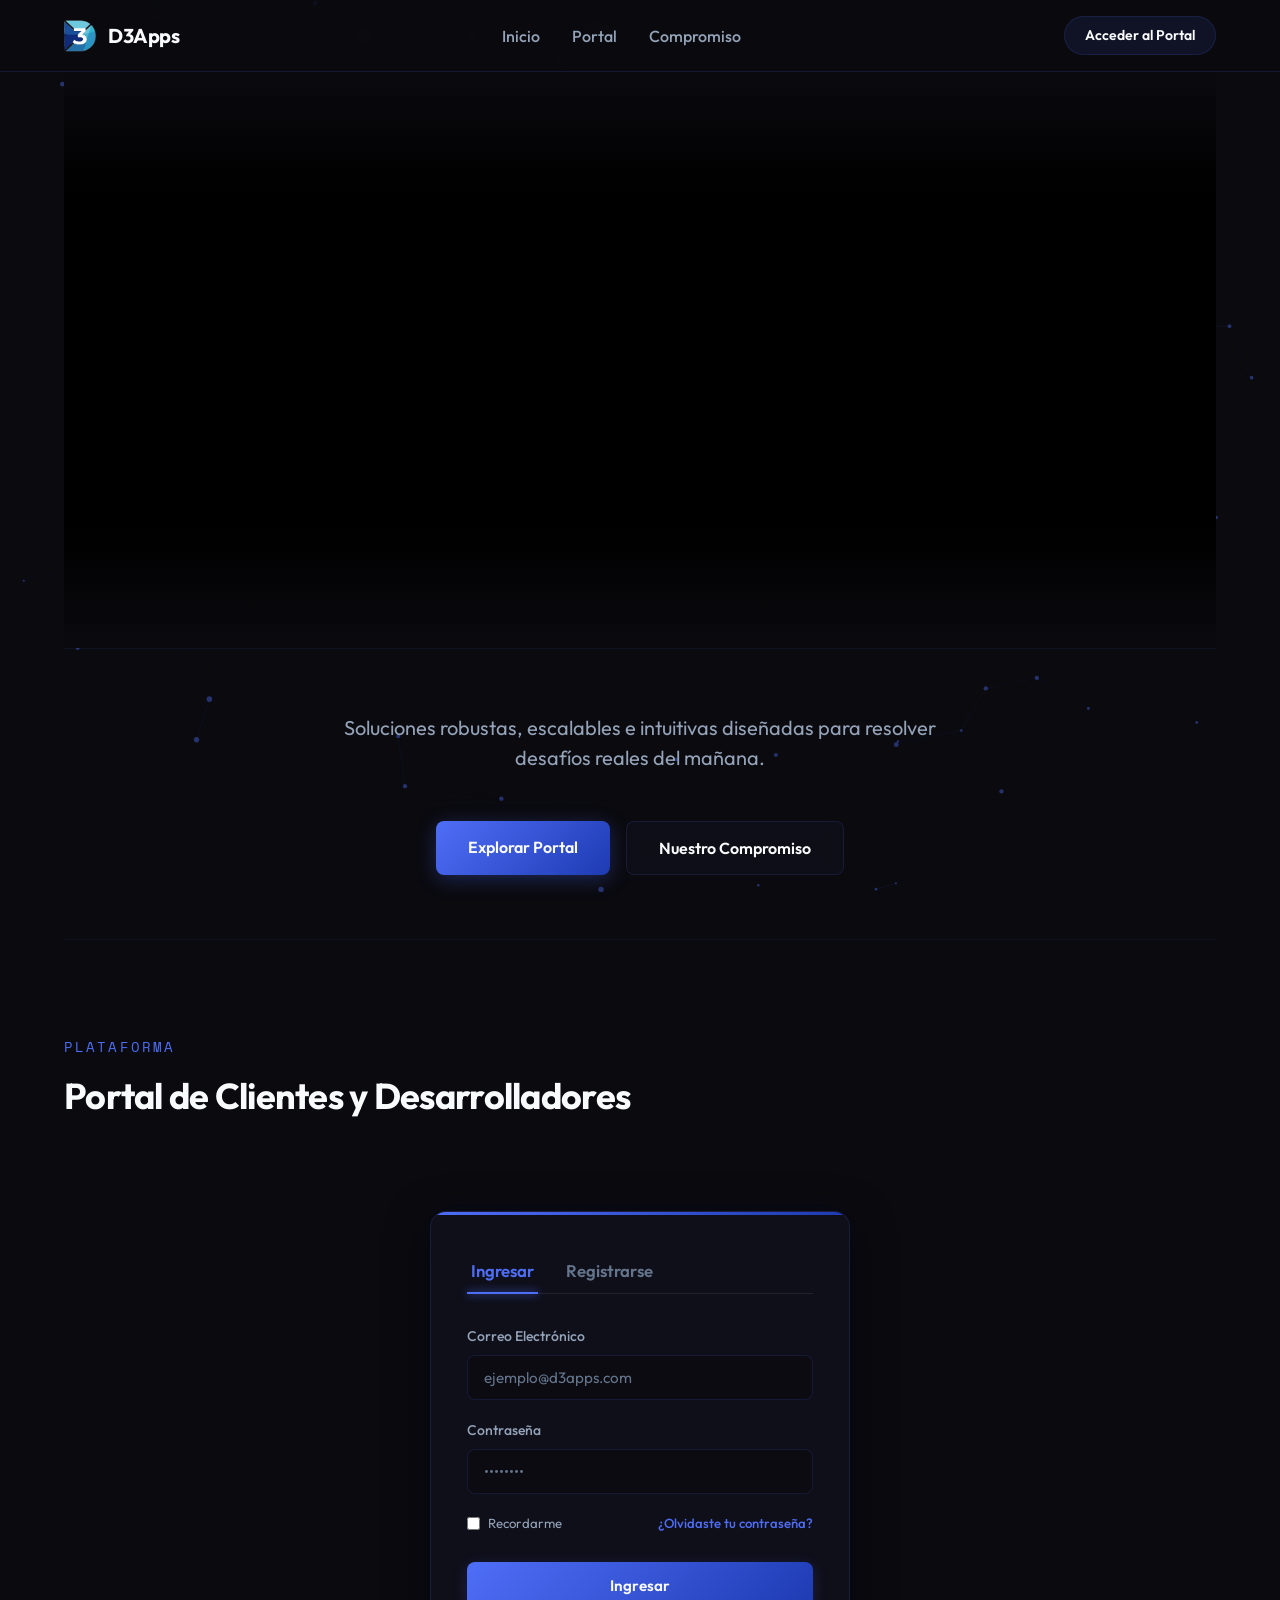
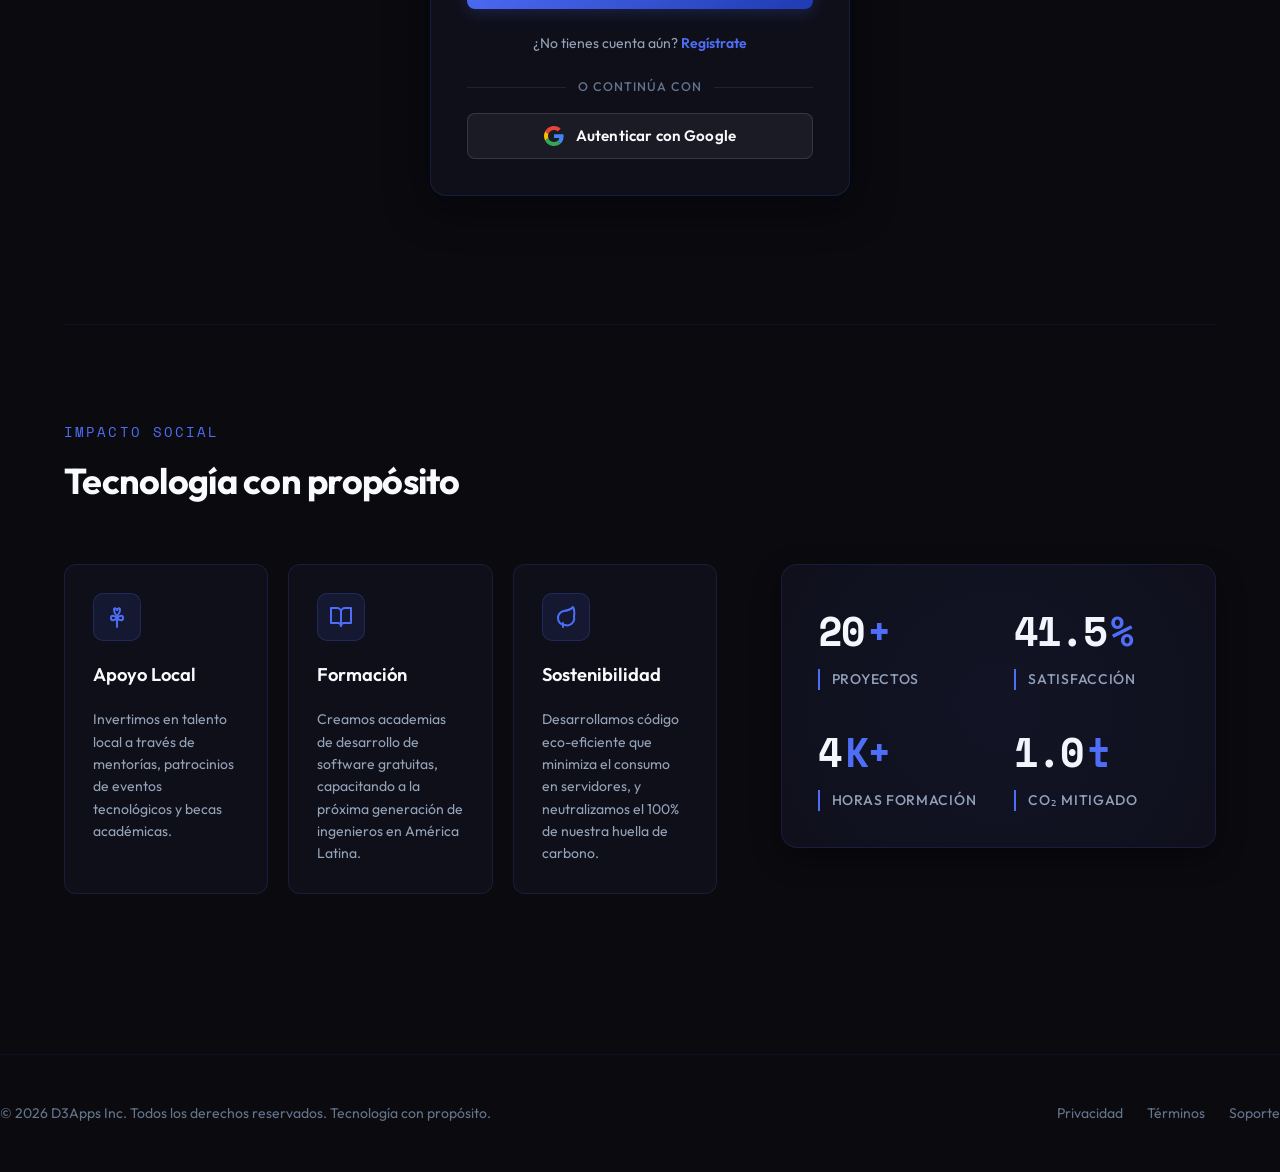
==== html/index.html @ cc6e962b "Incluir docker" ====
<!DOCTYPE html>
<html lang="es">

<head>
  <meta charset="UTF-8">
  <meta name="viewport" content="width=device-width, initial-scale=1.0">
  <title>D3Apps — Construimos software que realmente funciona</title>
  <meta name="description"
    content="Portal oficial de D3Apps. Construimos soluciones de software a medida, impulsando la tecnología con propósito, sostenibilidad y formación local.">
  <link rel="stylesheet" href="styles.css">
</head>

<body>

  <!-- Dynamic Particle and Grid Canvas Background -->
  <canvas id="background-canvas"></canvas>

  <!-- Navigation Header -->
  <header>
    <div class="nav-container">
      <a href="#" class="brand" id="nav-brand-link">
        <img class="brand-icon" src="icons/light_d3_182x182.png" alt="D3Apps Logo">
        <span>D3Apps</span>
      </a>
      <nav>
        <ul class="nav-links">
          <li><a href="#hero">Inicio</a></li>
          <li><a href="#portal">Portal</a></li>
          <li><a href="#compromiso">Compromiso</a></li>
        </ul>
      </nav>
      <a href="#portal" class="nav-btn" id="nav-portal-btn">Acceder al Portal</a>
    </div>
  </header>

  <!-- Main Content Wrapper -->
  <main>

    <!-- SECTION 1.5: FULL-WIDTH VIDEO BANNER -->
    <section class="video-banner" id="showreel" aria-label="D3Apps Showreel">
      <div class="video-banner-inner">
        <video class="video-banner-player" id="showreel-video" autoplay muted playsinline>
          <source src="icons/D3Apps_logo_animation_data_design_202606181210.mp4" type="video/mp4">
        </video>
        <!-- Gradient overlays for seamless blending with dark page -->
        <div class="video-banner-fade video-banner-fade--top"></div>
        <div class="video-banner-fade video-banner-fade--bottom"></div>
      </div>
    </section>

    <!-- SECTION 1: HERO SECTION -->
    <section class="hero" id="hero">
      <!-- Static logo (PNG)
      <div class="hero-logo-container" id="hero-logo-container">
        <img class="hero-logo" src="icons/light_d3_182x182.png" alt="D3Apps Logo">
      </div>
      -->

      <!-- Word-by-word animated headline 
      <h1 class="hero-headline" id="animated-headline">
        Construimos software que realmente funciona
      </h1>-->

      <p class="hero-tagline">
        Soluciones robustas, escalables e intuitivas diseñadas para resolver desafíos reales del mañana.
      </p>

      <div class="hero-actions">
        <a href="#portal" class="btn-primary">Explorar Portal</a>
        <a href="#compromiso" class="btn-secondary">Nuestro Compromiso</a>
      </div>
    </section>



    <!-- SECTION 2: PORTAL / LOGIN & REGISTRO -->
    <section id="portal">
      <div class="section-header">
        <span class="section-label">Plataforma</span>
        <h2 class="section-title">Portal de Clientes y Desarrolladores</h2>
      </div>

      <div class="portal-layout">
        <div class="portal-card" id="portal-modal-card">
          <!-- Success feedback banner -->
          <div class="form-notification" id="form-success-banner">
            <!-- Checkmark SVG -->
            <svg width="20" height="20" viewBox="0 0 24 24" fill="none" stroke="currentColor" stroke-width="2.5"
              stroke-linecap="round" stroke-linejoin="round">
              <polyline points="20 6 9 17 4 12"></polyline>
            </svg>
            <span id="form-success-message">¡Acceso concedido exitosamente!</span>
          </div>

          <!-- Tabs header -->
          <div class="portal-tabs">
            <button class="tab-btn active" id="tab-login" data-tab="login">Ingresar</button>
            <button class="tab-btn" id="tab-register" data-tab="register">Registrarse</button>
          </div>

          <!-- Interactive Form -->
          <form class="portal-form" id="portal-auth-form" onsubmit="return false;">
            <!-- Name (Only shown in registration) -->
            <div class="form-group hidden" id="group-name">
              <label class="form-label" for="reg-name">Nombre Completo</label>
              <div class="input-wrapper">
                <input class="input-field" type="text" id="reg-name" placeholder="Ej. Juan Pérez">
              </div>
            </div>

            <!-- Email -->
            <div class="form-group" id="group-email">
              <label class="form-label" for="auth-email">Correo Electrónico</label>
              <div class="input-wrapper">
                <input class="input-field" type="email" id="auth-email" placeholder="ejemplo@d3apps.com" required>
              </div>
            </div>

            <!-- Password -->
            <div class="form-group" id="group-password">
              <label class="form-label" for="auth-password">Contraseña</label>
              <div class="input-wrapper">
                <input class="input-field" type="password" id="auth-password" placeholder="••••••••" required>
              </div>
            </div>

            <!-- Confirm Password (Only shown in registration) -->
            <div class="form-group hidden" id="group-confirm">
              <label class="form-label" for="auth-confirm">Confirmar Contraseña</label>
              <div class="input-wrapper">
                <input class="input-field" type="password" id="auth-confirm" placeholder="••••••••">
              </div>
            </div>

            <!-- Options (Remember me / Forgot password) -->
            <div class="form-options" id="auth-options">
              <label class="remember-me">
                <input type="checkbox" id="auth-remember">
                <span>Recordarme</span>
              </label>
              <a href="#" class="forgot-password" id="forgot-pass-btn">¿Olvidaste tu contraseña?</a>
            </div>

            <!-- Main Button -->
            <button type="submit" class="btn-form-submit" id="form-submit-btn">Ingresar</button>
          </form>

          <div class="form-footer">
            <span id="footer-text">¿No tienes cuenta aún?</span>
            <a class="form-footer-link" id="toggle-form-link" data-target="register">Regístrate</a>
          </div>

          <!-- Divider -->
          <div class="auth-divider" aria-hidden="true">
            <span class="auth-divider-line"></span>
            <span class="auth-divider-text">o continúa con</span>
            <span class="auth-divider-line"></span>
          </div>

          <!-- Google Sign-in Button -->
          <button type="button" class="btn-google" id="btn-google-auth" aria-label="Autenticar con Google">
            <!-- Official Google G logo SVG -->
            <svg class="google-icon" xmlns="http://www.w3.org/2000/svg" viewBox="0 0 48 48" aria-hidden="true">
              <path fill="#EA4335" d="M24 9.5c3.54 0 6.71 1.22 9.21 3.6l6.85-6.85C35.9 2.38 30.47 0 24 0 14.62 0 6.51 5.38 2.56 13.22l7.98 6.19C12.43 13.72 17.74 9.5 24 9.5z"/>
              <path fill="#4285F4" d="M46.98 24.55c0-1.57-.15-3.09-.38-4.55H24v9.02h12.94c-.58 2.96-2.26 5.48-4.78 7.18l7.73 6c4.51-4.18 7.09-10.36 7.09-17.65z"/>
              <path fill="#FBBC05" d="M10.53 28.59c-.48-1.45-.76-2.99-.76-4.59s.27-3.14.76-4.59l-7.98-6.19C.92 16.46 0 20.12 0 24c0 3.88.92 7.54 2.56 10.78l7.97-6.19z"/>
              <path fill="#34A853" d="M24 48c6.48 0 11.93-2.13 15.89-5.81l-7.73-6c-2.15 1.45-4.92 2.3-8.16 2.3-6.26 0-11.57-4.22-13.47-9.91l-7.98 6.19C6.51 42.62 14.62 48 24 48z"/>
              <path fill="none" d="M0 0h48v48H0z"/>
            </svg>
            <span>Autenticar con Google</span>
          </button>
        </div>
      </div>
    </section>

    <!-- SECTION 3: SOCIAL COMMITMENT ("Tecnología con propósito") -->
    <section id="compromiso">
      <div class="section-header">
        <span class="section-label">Impacto social</span>
        <h2 class="section-title">Tecnología con propósito</h2>
      </div>

      <div class="social-layout">
        <!-- 3 Side-by-side cards with hover blue glow -->
        <div class="social-cards-grid">
          <div class="social-cards-row">

            <!-- Card 1: Seedling -->
            <div class="social-card" id="card-local">
              <div class="social-icon-wrapper">
                <!-- Seedling Icon SVG -->
                <svg class="social-icon" viewBox="0 0 24 24" fill="none" stroke="currentColor" stroke-width="2"
                  stroke-linecap="round" stroke-linejoin="round">
                  <path d="M12 22v-9" />
                  <path d="M12 13c-3-3-6-3-6 0s3 3 6 0" />
                  <path d="M12 13c3-3 6-3 6 0s-3 3-6 0" />
                  <path d="M12 11c1.5-1.5 3-3.5 3-6s-2-2-3 0" />
                  <path d="M12 11c-1.5-1.5-3-3.5-3-6s2-2 3 0" />
                </svg>
              </div>
              <h3 class="social-card-title">Apoyo Local</h3>
              <p class="social-card-desc">
                Invertimos en talento local a través de mentorías, patrocinios de eventos tecnológicos y becas
                académicas.
              </p>
            </div>

            <!-- Card 2: Open Book -->
            <div class="social-card" id="card-training">
              <div class="social-icon-wrapper">
                <!-- Open Book Icon SVG -->
                <svg class="social-icon" viewBox="0 0 24 24" fill="none" stroke="currentColor" stroke-width="2"
                  stroke-linecap="round" stroke-linejoin="round">
                  <path d="M2 3h6a4 4 0 0 1 4 4v14a3 3 0 0 0-3-3H2z" />
                  <path d="M22 3h-6a4 4 0 0 0-4 4v14a3 3 0 0 1 3-3h7z" />
                </svg>
              </div>
              <h3 class="social-card-title">Formación</h3>
              <p class="social-card-desc">
                Creamos academias de desarrollo de software gratuitas, capacitando a la próxima generación de ingenieros
                en América Latina.
              </p>
            </div>

            <!-- Card 3: Leaf -->
            <div class="social-card" id="card-sustainability">
              <div class="social-icon-wrapper">
                <!-- Leaf Icon SVG -->
                <svg class="social-icon" viewBox="0 0 24 24" fill="none" stroke="currentColor" stroke-width="2"
                  stroke-linecap="round" stroke-linejoin="round">
                  <path d="M11 20A7 7 0 0 1 9.8 6.1C15.5 5 17 4.48 19 2c1 2 2 3.5 1 9.8a7 7 0 0 1-9 8.2Z" />
                  <path d="M9 22v-4" />
                </svg>
              </div>
              <h3 class="social-card-title">Sostenibilidad</h3>
              <p class="social-card-desc">
                Desarrollamos código eco-eficiente que minimiza el consumo en servidores, y neutralizamos el 100% de
                nuestra huella de carbono.
              </p>
            </div>

          </div>
        </div>

        <!-- Metrics Panel (Space Mono font numbers) -->
        <div class="metrics-panel" id="metrics-container">

          <!-- Metric 1 -->
          <div class="metric-item">
            <div class="metric-num">
              <span class="counter-val" data-target="48">0</span>
              <span class="metric-suffix">+</span>
            </div>
            <div class="metric-label">Proyectos</div>
          </div>

          <!-- Metric 2 -->
          <div class="metric-item">
            <div class="metric-num">
              <span class="counter-val" data-target="99" data-decimals="1">0</span>
              <span class="metric-suffix">%</span>
            </div>
            <div class="metric-label">Satisfacción</div>
          </div>

          <!-- Metric 3 -->
          <div class="metric-item">
            <div class="metric-num">
              <span class="counter-val" data-target="10">0</span>
              <span class="metric-suffix">K+</span>
            </div>
            <div class="metric-label">Horas Formación</div>
          </div>

          <!-- Metric 4 -->
          <div class="metric-item">
            <div class="metric-num">
              <span class="counter-val" data-target="2.4" data-decimals="1">0</span>
              <span class="metric-suffix">t</span>
            </div>
            <div class="metric-label">CO₂ Mitigado</div>
          </div>

        </div>
      </div>
    </section>

  </main>

  <!-- Footer Brand Credentials -->
  <footer>
    <div class="main footer-layout">
      <p>&copy; 2026 D3Apps Inc. Todos los derechos reservados. Tecnología con propósito.</p>
      <ul class="footer-links">
        <li><a href="#">Privacidad</a></li>
        <li><a href="#">Términos</a></li>
        <li><a href="#">Soporte</a></li>
      </ul>
    </div>
  </footer>

  <script src="app.js"></script>
</body>

</html>
---- html/styles.css ----
@import url('https://fonts.googleapis.com/css2?family=Outfit:wght@300;400;500;600;700;800&family=Space+Mono:ital,wght@0,400;0,700;1,400;1,700&display=swap');

/* Reset and Core Styles */
*,
*::before,
*::after {
  box-sizing: border-box;
  margin: 0;
  padding: 0;
}

:root {
  --bg-dark-base: #0a0a0f;
  --bg-dark-card: #0f0f1a;
  --bg-dark-card-hover: #141427;
  --accent-blue: #4f6ef7;
  --accent-blue-gradient: linear-gradient(135deg, #4f6ef7 0%, #1e3bb3 100%);
  --accent-blue-glow: rgba(79, 110, 247, 0.4);
  --border-color: rgba(79, 110, 247, 0.15);
  --border-color-hover: rgba(79, 110, 247, 0.4);

  --text-primary: #f8fafc;
  --text-secondary: #94a3b8;
  --text-muted: #64748b;

  --font-sans: 'Outfit', sans-serif;
  --font-mono: 'Space Mono', monospace;

  --transition-fast: 0.2s cubic-bezier(0.4, 0, 0.2, 1);
  --transition-normal: 0.35s cubic-bezier(0.4, 0, 0.2, 1);
  --transition-slow: 0.6s cubic-bezier(0.4, 0, 0.2, 1);
}

body {
  background-color: var(--bg-dark-base);
  color: var(--text-primary);
  font-family: var(--font-sans);
  line-height: 1.5;
  overflow-x: hidden;
  position: relative;
}

/* Custom Scrollbar */
::-webkit-scrollbar {
  width: 8px;
}

::-webkit-scrollbar-track {
  background: var(--bg-dark-base);
}

::-webkit-scrollbar-thumb {
  background: rgba(79, 110, 247, 0.2);
  border-radius: 4px;
}

::-webkit-scrollbar-thumb:hover {
  background: var(--accent-blue);
}

/* Canvas Background */
#background-canvas {
  position: fixed;
  top: 0;
  left: 0;
  width: 100%;
  height: 100%;
  z-index: -1;
  pointer-events: all;
  background-color: var(--bg-dark-base);
}

/* Main Container Layout */
main {
  max-width: 1200px;
  margin: 0 auto;
  padding: 0 1.5rem;
  position: relative;
  z-index: 1;
}

/* Header & Navigation */
header {
  position: sticky;
  top: 0;
  width: 100%;
  background: rgba(10, 10, 15, 0.7);
  backdrop-filter: blur(12px);
  -webkit-backdrop-filter: blur(12px);
  border-bottom: 1px solid var(--border-color);
  z-index: 100;
}

.nav-container {
  max-width: 1200px;
  margin: 0 auto;
  padding: 1rem 1.5rem;
  display: flex;
  justify-content: space-between;
  align-items: center;
}

.brand {
  display: flex;
  align-items: center;
  gap: 0.75rem;
  text-decoration: none;
  color: var(--text-primary);
  font-weight: 700;
  font-size: 1.25rem;
  letter-spacing: -0.02em;
}

.brand-icon {
  width: 32px;
  height: 32px;
  object-fit: contain;
}

.nav-links {
  display: flex;
  gap: 2rem;
  list-style: none;
}

.nav-links a {
  color: var(--text-secondary);
  text-decoration: none;
  font-weight: 500;
  transition: var(--transition-fast);
}

.nav-links a:hover {
  color: var(--accent-blue);
}

.nav-btn {
  background: rgba(79, 110, 247, 0.1);
  border: 1px solid var(--border-color);
  color: var(--text-primary);
  padding: 0.5rem 1.25rem;
  border-radius: 9999px;
  font-weight: 600;
  cursor: pointer;
  transition: var(--transition-fast);
  text-decoration: none;
  font-size: 0.875rem;
}

.nav-btn:hover {
  background: var(--accent-blue);
  box-shadow: 0 0 15px var(--accent-blue-glow);
  border-color: var(--accent-blue);
}

/* Hero Section */
.hero {
  /*min-height: calc(100vh - 72px);*/
  display: flex;
  flex-direction: column;
  justify-content: center;
  align-items: center;
  text-align: center;
  padding: 4rem 1rem;
  position: relative;
}

.hero-logo-container {
  margin-bottom: 2.5rem;
  position: relative;
  z-index: 2;
}

.hero-logo {
  width: 120px;
  height: 120px;
  object-fit: contain;
  filter: drop-shadow(0 0 25px rgba(79, 110, 247, 0.35));
  animation: logo-glow 6s ease-in-out infinite alternate;
}

/* =========================================================
   Full-Width Video Banner (Option B)
   ========================================================= */
.video-banner {
  /*width: 100vw;*/
  position: relative;
  /*left: 50%;
  right: 50%;*/
  right: 0;
  /*margin-left: -50vw;
  margin-right: -50vw;*/
  /* Override generic section rules */
  border-top: none !important;
  padding: 0 !important;
  overflow: hidden;
  background: #000;
  line-height: 0;
  /* removes phantom bottom gap */
}

.video-banner-inner {
  position: relative;
  width: 100%;
  line-height: 0;
}

.video-banner-player {
  display: block;
  width: 100%;
  height: auto;
  max-height: 80vh;
  object-fit: cover;
}

/* Fade gradients to blend with the dark page */
.video-banner-fade {
  position: absolute;
  left: 0;
  width: 100%;
  height: 120px;
  pointer-events: none;
  z-index: 2;
}

.video-banner-fade--top {
  top: 0;
  background: linear-gradient(to bottom, var(--bg-dark-base) 0%, transparent 100%);
}

.video-banner-fade--bottom {
  bottom: 0;
  background: linear-gradient(to top, var(--bg-dark-base) 0%, transparent 100%);
}

@keyframes logo-glow {
  0% {
    filter: drop-shadow(0 0 20px rgba(79, 110, 247, 0.25));
  }

  100% {
    filter: drop-shadow(0 0 40px rgba(79, 110, 247, 0.5));
    transform: translateY(-2px);
  }
}

.hero-headline {
  font-size: 3.5rem;
  font-weight: 800;
  line-height: 1.15;
  letter-spacing: -0.03em;
  max-width: 800px;
  margin-bottom: 1.5rem;
  background: linear-gradient(180deg, #ffffff 50%, #94a3b8 100%);
  -webkit-background-clip: text;
  -webkit-text-fill-color: transparent;
  display: inline-block;
}

/* Word-by-word animation wrapper */
.headline-word {
  display: inline-block;
  opacity: 0;
  transform: translateY(12px) translateZ(0);
  transition: opacity 0.6s cubic-bezier(0.2, 0.8, 0.2, 1), transform 0.6s cubic-bezier(0.2, 0.8, 0.2, 1);
  margin-right: 0.25em;
}

.headline-word.visible {
  opacity: 1;
  transform: translateY(0) translateZ(0);
}

.hero-tagline {
  font-size: 1.25rem;
  color: var(--text-secondary);
  max-width: 600px;
  margin-bottom: 3rem;
  font-weight: 400;
}

.hero-actions {
  display: flex;
  gap: 1rem;
}

.btn-primary {
  background: var(--accent-blue-gradient);
  color: var(--text-primary);
  border: none;
  padding: 0.875rem 2rem;
  border-radius: 8px;
  font-size: 1rem;
  font-weight: 600;
  cursor: pointer;
  transition: var(--transition-fast);
  text-decoration: none;
  box-shadow: 0 4px 20px rgba(79, 110, 247, 0.3);
}

.btn-primary:hover {
  transform: translateY(-2px);
  box-shadow: 0 6px 25px rgba(79, 110, 247, 0.5);
}

.btn-secondary {
  background: rgba(15, 15, 26, 0.8);
  border: 1px solid var(--border-color);
  color: var(--text-primary);
  padding: 0.875rem 2rem;
  border-radius: 8px;
  font-size: 1rem;
  font-weight: 600;
  cursor: pointer;
  transition: var(--transition-fast);
  text-decoration: none;
  backdrop-filter: blur(8px);
}

.btn-secondary:hover {
  border-color: var(--border-color-hover);
  background: rgba(15, 15, 26, 0.95);
  transform: translateY(-2px);
}

/* Sections Structure */
section {
  padding: 6rem 0;
  border-top: 1px solid rgba(79, 110, 247, 0.08);
}

.section-header {
  margin-bottom: 3.5rem;
  text-align: left;
}

.section-label {
  font-family: var(--font-mono);
  font-size: 0.875rem;
  color: var(--accent-blue);
  text-transform: uppercase;
  letter-spacing: 0.15em;
  margin-bottom: 0.75rem;
  display: block;
}

.section-title {
  font-size: 2.25rem;
  font-weight: 700;
  letter-spacing: -0.02em;
}

/* Portal Section / Login/Registro Modal Card */
.portal-layout {
  display: flex;
  justify-content: center;
  align-items: center;
  padding: 2rem 0;
}

.portal-card {
  background-color: var(--bg-dark-card);
  border: 1px solid var(--border-color);
  border-radius: 16px;
  width: 100%;
  max-width: 420px;
  padding: 2.25rem;
  box-shadow: 0 10px 40px rgba(0, 0, 0, 0.5), 0 0 30px rgba(79, 110, 247, 0.05);
  position: relative;
  overflow: hidden;
  transition: border-color var(--transition-normal), box-shadow var(--transition-normal);
}

.portal-card::before {
  content: '';
  position: absolute;
  top: 0;
  left: 0;
  width: 100%;
  height: 3px;
  background: var(--accent-blue-gradient);
}

.portal-card:hover {
  border-color: rgba(79, 110, 247, 0.25);
  box-shadow: 0 10px 40px rgba(0, 0, 0, 0.5), 0 0 40px rgba(79, 110, 247, 0.1);
}

.portal-tabs {
  display: flex;
  border-bottom: 1px solid rgba(255, 255, 255, 0.08);
  margin-bottom: 2rem;
  gap: 1.5rem;
}

.tab-btn {
  background: none;
  border: none;
  color: var(--text-muted);
  font-family: var(--font-sans);
  font-size: 1.05rem;
  font-weight: 600;
  padding: 0.75rem 0.25rem;
  cursor: pointer;
  position: relative;
  transition: var(--transition-fast);
}

.tab-btn:hover {
  color: var(--text-primary);
}

.tab-btn.active {
  color: var(--accent-blue);
}

.tab-btn.active::after {
  content: '';
  position: absolute;
  bottom: -1px;
  left: 0;
  width: 100%;
  height: 2px;
  background-color: var(--accent-blue);
  box-shadow: 0 0 8px var(--accent-blue);
}

.portal-form {
  display: flex;
  flex-direction: column;
  gap: 1.25rem;
}

.form-group {
  display: flex;
  flex-direction: column;
  gap: 0.5rem;
}

.form-group.hidden {
  display: none;
}

.form-label {
  font-size: 0.875rem;
  font-weight: 500;
  color: var(--text-secondary);
}

.input-wrapper {
  position: relative;
}

.input-field {
  width: 100%;
  background-color: rgba(10, 10, 15, 0.8);
  border: 1px solid var(--border-color);
  color: var(--text-primary);
  font-family: var(--font-sans);
  font-size: 0.95rem;
  padding: 0.75rem 1rem;
  border-radius: 8px;
  outline: none;
  transition: var(--transition-fast);
}

.input-field::placeholder {
  color: var(--text-muted);
}

.input-field:focus {
  border-color: var(--accent-blue);
  box-shadow: 0 0 12px rgba(79, 110, 247, 0.25);
  background-color: rgba(10, 10, 15, 0.95);
}

.form-options {
  display: flex;
  justify-content: space-between;
  align-items: center;
  font-size: 0.825rem;
}

.remember-me {
  display: flex;
  align-items: center;
  gap: 0.5rem;
  color: var(--text-secondary);
  cursor: pointer;
}

.remember-me input {
  accent-color: var(--accent-blue);
}

.forgot-password {
  color: var(--accent-blue);
  text-decoration: none;
  font-weight: 500;
  transition: var(--transition-fast);
}

.forgot-password:hover {
  text-decoration: underline;
}

.btn-form-submit {
  background: var(--accent-blue-gradient);
  color: var(--text-primary);
  border: none;
  padding: 0.875rem;
  border-radius: 8px;
  font-family: var(--font-sans);
  font-size: 0.95rem;
  font-weight: 600;
  cursor: pointer;
  transition: var(--transition-fast);
  margin-top: 0.5rem;
  box-shadow: 0 4px 15px rgba(79, 110, 247, 0.2);
}

.btn-form-submit:hover {
  box-shadow: 0 4px 20px rgba(79, 110, 247, 0.35);
  filter: brightness(1.1);
}

.form-footer {
  text-align: center;
  font-size: 0.875rem;
  color: var(--text-secondary);
  margin-top: 1.5rem;
}

.form-footer-link {
  color: var(--accent-blue);
  text-decoration: none;
  font-weight: 600;
  cursor: pointer;
}

.form-footer-link:hover {
  text-decoration: underline;
}

/* ── Google Auth Divider ───────────────────────────────────── */
.auth-divider {
  display: flex;
  align-items: center;
  gap: 0.75rem;
  margin: 1.5rem 0 1rem;
}

.auth-divider-line {
  flex: 1;
  height: 1px;
  background: rgba(255, 255, 255, 0.08);
}

.auth-divider-text {
  font-size: 0.78rem;
  font-weight: 500;
  color: var(--text-muted);
  text-transform: uppercase;
  letter-spacing: 0.08em;
  white-space: nowrap;
}

/* ── Google Sign-in Button ─────────────────────────────────── */
.btn-google {
  display: flex;
  align-items: center;
  justify-content: center;
  gap: 0.75rem;
  width: 100%;
  padding: 0.75rem 1rem;
  border-radius: 8px;
  border: 1px solid rgba(255, 255, 255, 0.12);
  background: rgba(255, 255, 255, 0.05);
  color: var(--text-primary);
  font-family: var(--font-sans);
  font-size: 0.95rem;
  font-weight: 600;
  cursor: pointer;
  transition: background var(--transition-fast), border-color var(--transition-fast),
    box-shadow var(--transition-fast), transform var(--transition-fast);
  letter-spacing: 0.01em;
  position: relative;
  overflow: hidden;
}

.btn-google:hover {
  background: rgba(255, 255, 255, 0.1);
  border-color: rgba(255, 255, 255, 0.22);
  box-shadow: 0 4px 20px rgba(0, 0, 0, 0.35);
  transform: translateY(-1px);
}

.btn-google:active {
  transform: translateY(0);
  box-shadow: none;
}

/* Ripple effect on click */
.btn-google::after {
  content: '';
  position: absolute;
  inset: 0;
  background: radial-gradient(circle at center, rgba(255, 255, 255, 0.12) 0%, transparent 70%);
  opacity: 0;
  transition: opacity 0.3s ease;
}

.btn-google:active::after {
  opacity: 1;
}

.google-icon {
  width: 20px;
  height: 20px;
  flex-shrink: 0;
}

/* Loading state (can be toggled via JS) */
.btn-google.loading {
  pointer-events: none;
  opacity: 0.7;
}

.btn-google.loading span {
  visibility: hidden;
}

.btn-google.loading::before {
  content: 'Conectando…';
  position: absolute;
  color: var(--text-primary);
  font-size: 0.95rem;
  font-weight: 600;
}


/* Success notification inside the card */
.form-notification {
  background: rgba(16, 185, 129, 0.1);
  border: 1px solid rgba(16, 185, 129, 0.3);
  color: #34d399;
  padding: 0.75rem 1rem;
  border-radius: 8px;
  font-size: 0.875rem;
  display: none;
  align-items: center;
  gap: 0.5rem;
  margin-bottom: 1rem;
  animation: slide-down 0.3s ease forwards;
}

@keyframes slide-down {
  from {
    opacity: 0;
    transform: translateY(-10px);
  }

  to {
    opacity: 1;
    transform: translateY(0);
  }
}

/* Social Commitment Section ("Tecnología con propósito") */
.social-layout {
  display: grid;
  grid-template-columns: 1.2fr 0.8fr;
  gap: 4rem;
  align-items: start;
}

.social-cards-grid {
  display: flex;
  flex-direction: column;
  gap: 1.25rem;
}

/* Card layout side-by-side inside left container */
.social-cards-row {
  display: grid;
  grid-template-columns: repeat(3, 1fr);
  gap: 1.25rem;
}

.social-card {
  background-color: var(--bg-dark-card);
  border: 1px solid var(--border-color);
  border-radius: 12px;
  padding: 1.75rem;
  transition: transform var(--transition-normal), border-color var(--transition-normal), box-shadow var(--transition-normal);
  display: flex;
  flex-direction: column;
  gap: 1.25rem;
  cursor: default;
}

.social-card:hover {
  transform: translateY(-4px);
  border-color: var(--border-color-hover);
  box-shadow: 0 10px 25px -5px rgba(0, 0, 0, 0.4), 0 0 15px rgba(79, 110, 247, 0.15);
}

.social-icon-wrapper {
  width: 48px;
  height: 48px;
  border-radius: 10px;
  background: rgba(79, 110, 247, 0.1);
  border: 1px solid rgba(79, 110, 247, 0.2);
  display: flex;
  align-items: center;
  justify-content: center;
  color: var(--accent-blue);
  transition: var(--transition-normal);
}

.social-card:hover .social-icon-wrapper {
  background: var(--accent-blue);
  color: var(--text-primary);
  box-shadow: 0 0 15px var(--accent-blue-glow);
}

.social-icon {
  width: 24px;
  height: 24px;
}

.social-card-title {
  font-size: 1.15rem;
  font-weight: 600;
  color: var(--text-primary);
}

.social-card-desc {
  font-size: 0.875rem;
  color: var(--text-secondary);
  line-height: 1.6;
}

/* Metrics Panel */
.metrics-panel {
  background-color: var(--bg-dark-card);
  border: 1px solid var(--border-color);
  border-radius: 16px;
  padding: 2.25rem;
  display: grid;
  grid-template-columns: repeat(2, 1fr);
  gap: 2rem;
  position: relative;
  overflow: hidden;
  box-shadow: 0 10px 30px rgba(0, 0, 0, 0.3);
}

.metrics-panel::before {
  content: '';
  position: absolute;
  top: -50%;
  left: -50%;
  width: 200%;
  height: 200%;
  background: radial-gradient(circle, rgba(79, 110, 247, 0.05) 0%, transparent 60%);
  pointer-events: none;
}

.metric-item {
  display: flex;
  flex-direction: column;
  gap: 0.5rem;
}

.metric-num {
  font-family: var(--font-mono);
  font-size: 2.5rem;
  font-weight: 700;
  color: var(--text-primary);
  letter-spacing: -0.03em;
  display: flex;
  align-items: baseline;
}

.metric-suffix {
  color: var(--accent-blue);
  margin-left: 0.1em;
  font-weight: 600;
}

.metric-label {
  font-size: 0.875rem;
  font-weight: 500;
  color: var(--text-secondary);
  text-transform: uppercase;
  letter-spacing: 0.05em;
  border-left: 2px solid var(--accent-blue);
  padding-left: 0.75rem;
}

/* Footer Section */
footer {
  margin-top: 4rem;
  padding: 3rem 0;
  border-top: 1px solid rgba(79, 110, 247, 0.08);
  font-size: 0.875rem;
  color: var(--text-muted);
}

.footer-layout {
  display: flex;
  justify-content: space-between;
  align-items: center;
  flex-wrap: wrap;
  gap: 1.5rem;
}

.footer-links {
  display: flex;
  gap: 1.5rem;
  list-style: none;
}

.footer-links a {
  color: var(--text-muted);
  text-decoration: none;
  transition: var(--transition-fast);
}

.footer-links a:hover {
  color: var(--accent-blue);
}

/* Responsive Rules */
@media (max-width: 1024px) {
  .social-layout {
    grid-template-columns: 1fr;
    gap: 3rem;
  }
}

@media (max-width: 768px) {
  .hero-headline {
    font-size: 2.5rem;
  }

  .hero-tagline {
    font-size: 1.1rem;
    margin-bottom: 2rem;
  }

  .social-cards-row {
    grid-template-columns: 1fr;
    gap: 1rem;
  }

  .nav-links {
    display: none;
  }

  .metrics-panel {
    grid-template-columns: 1fr;
    gap: 1.5rem;
  }
}
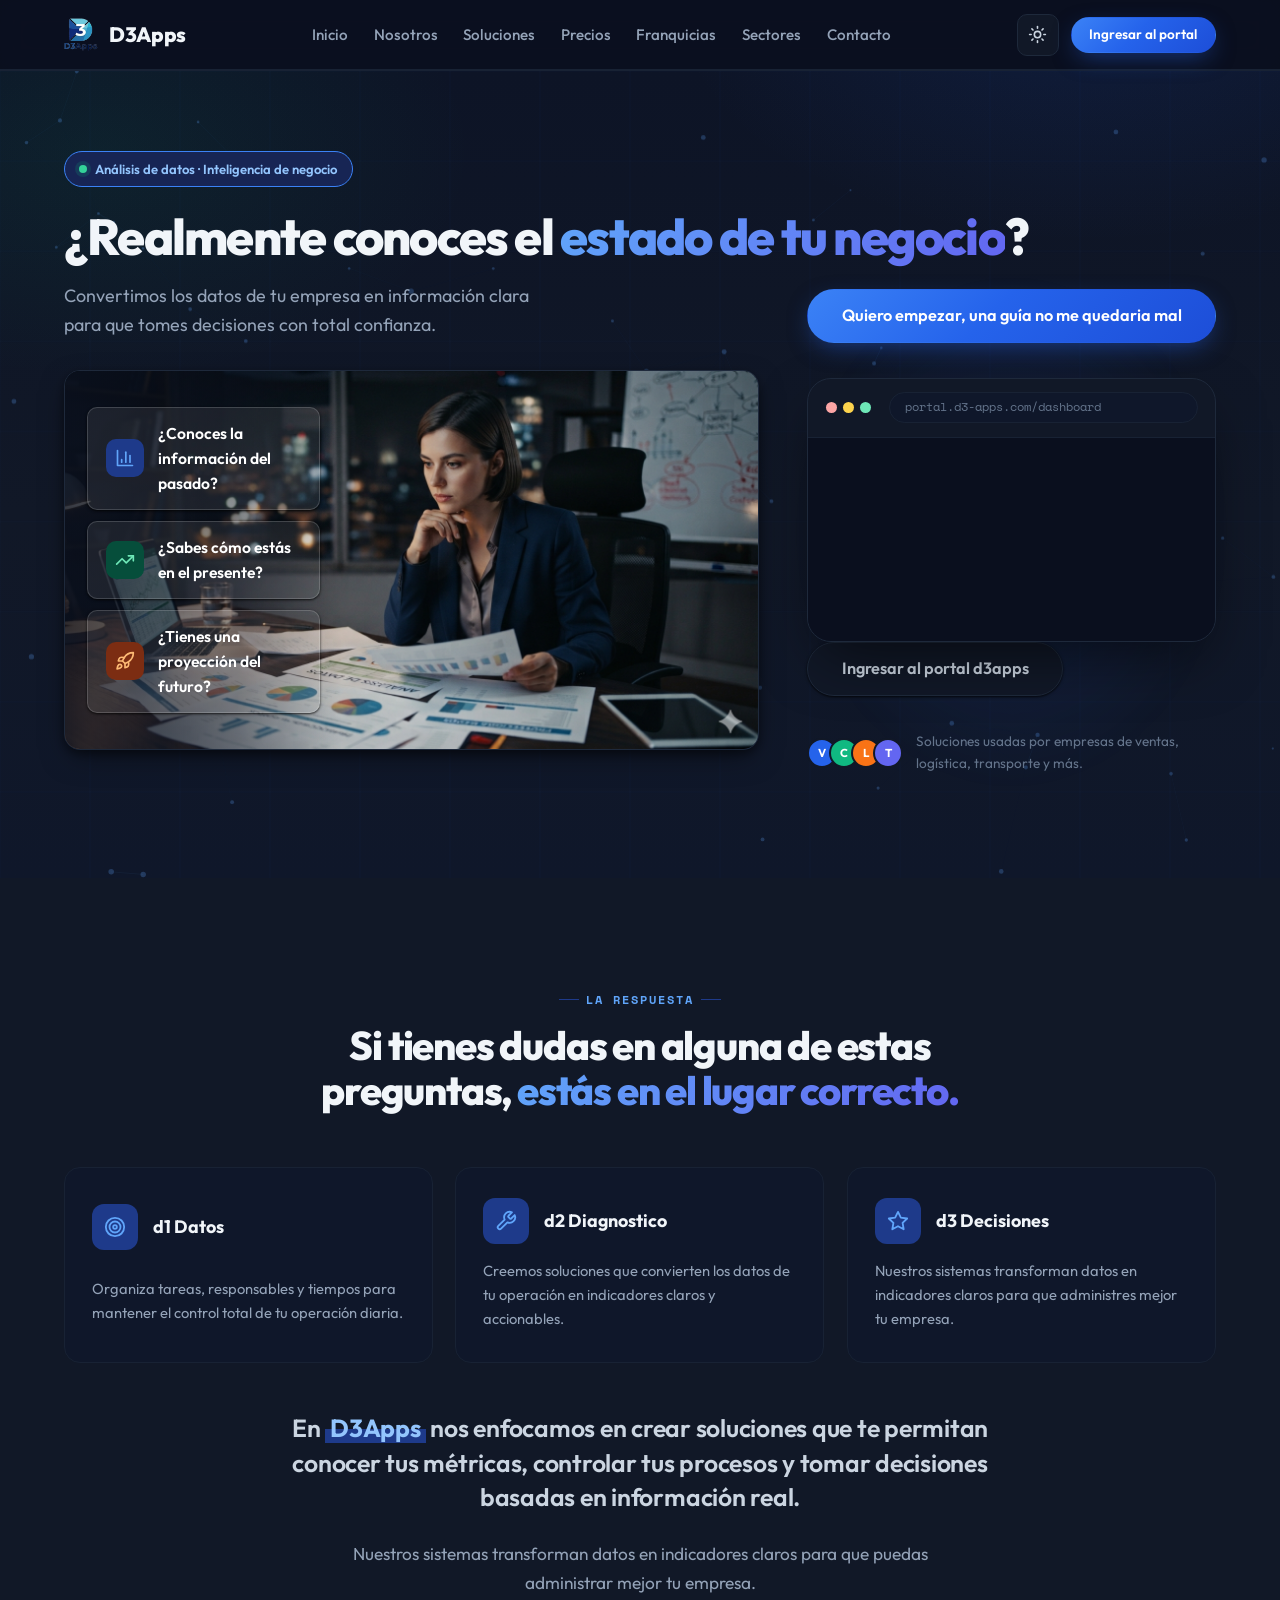
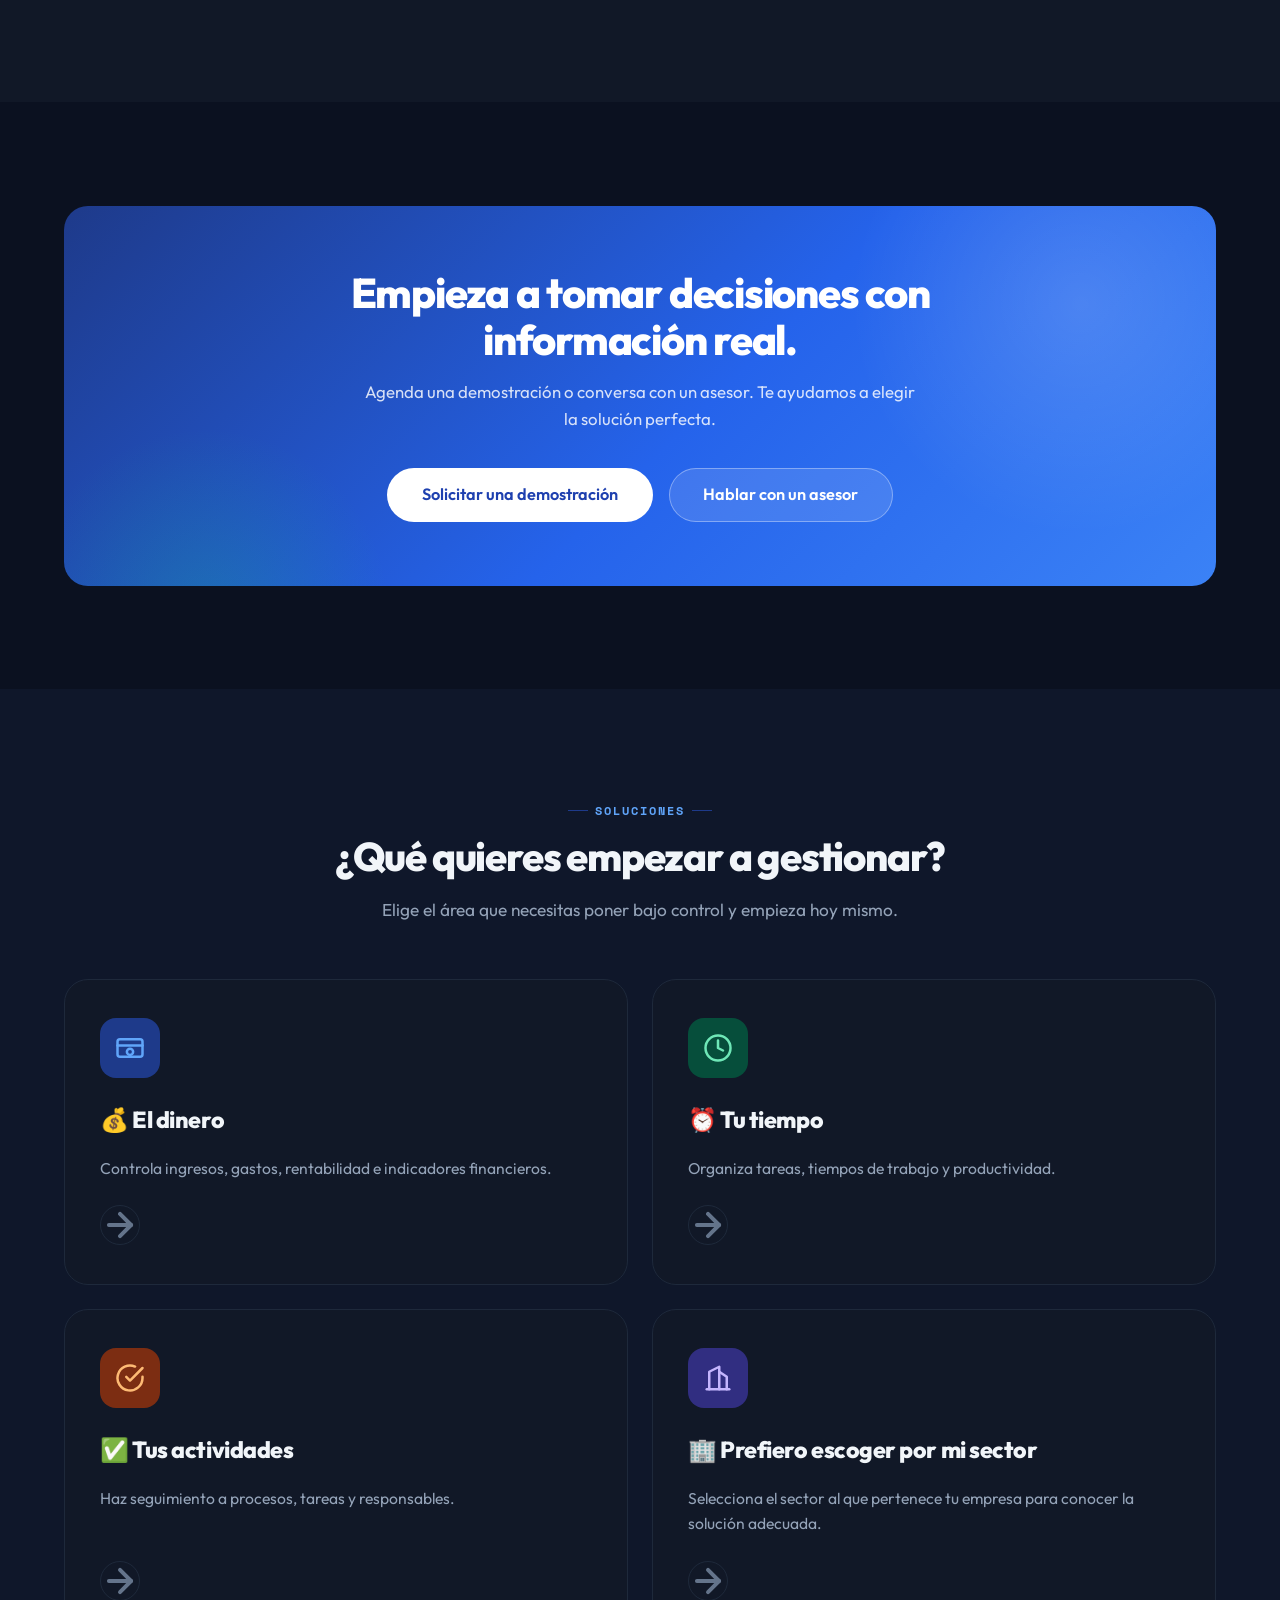
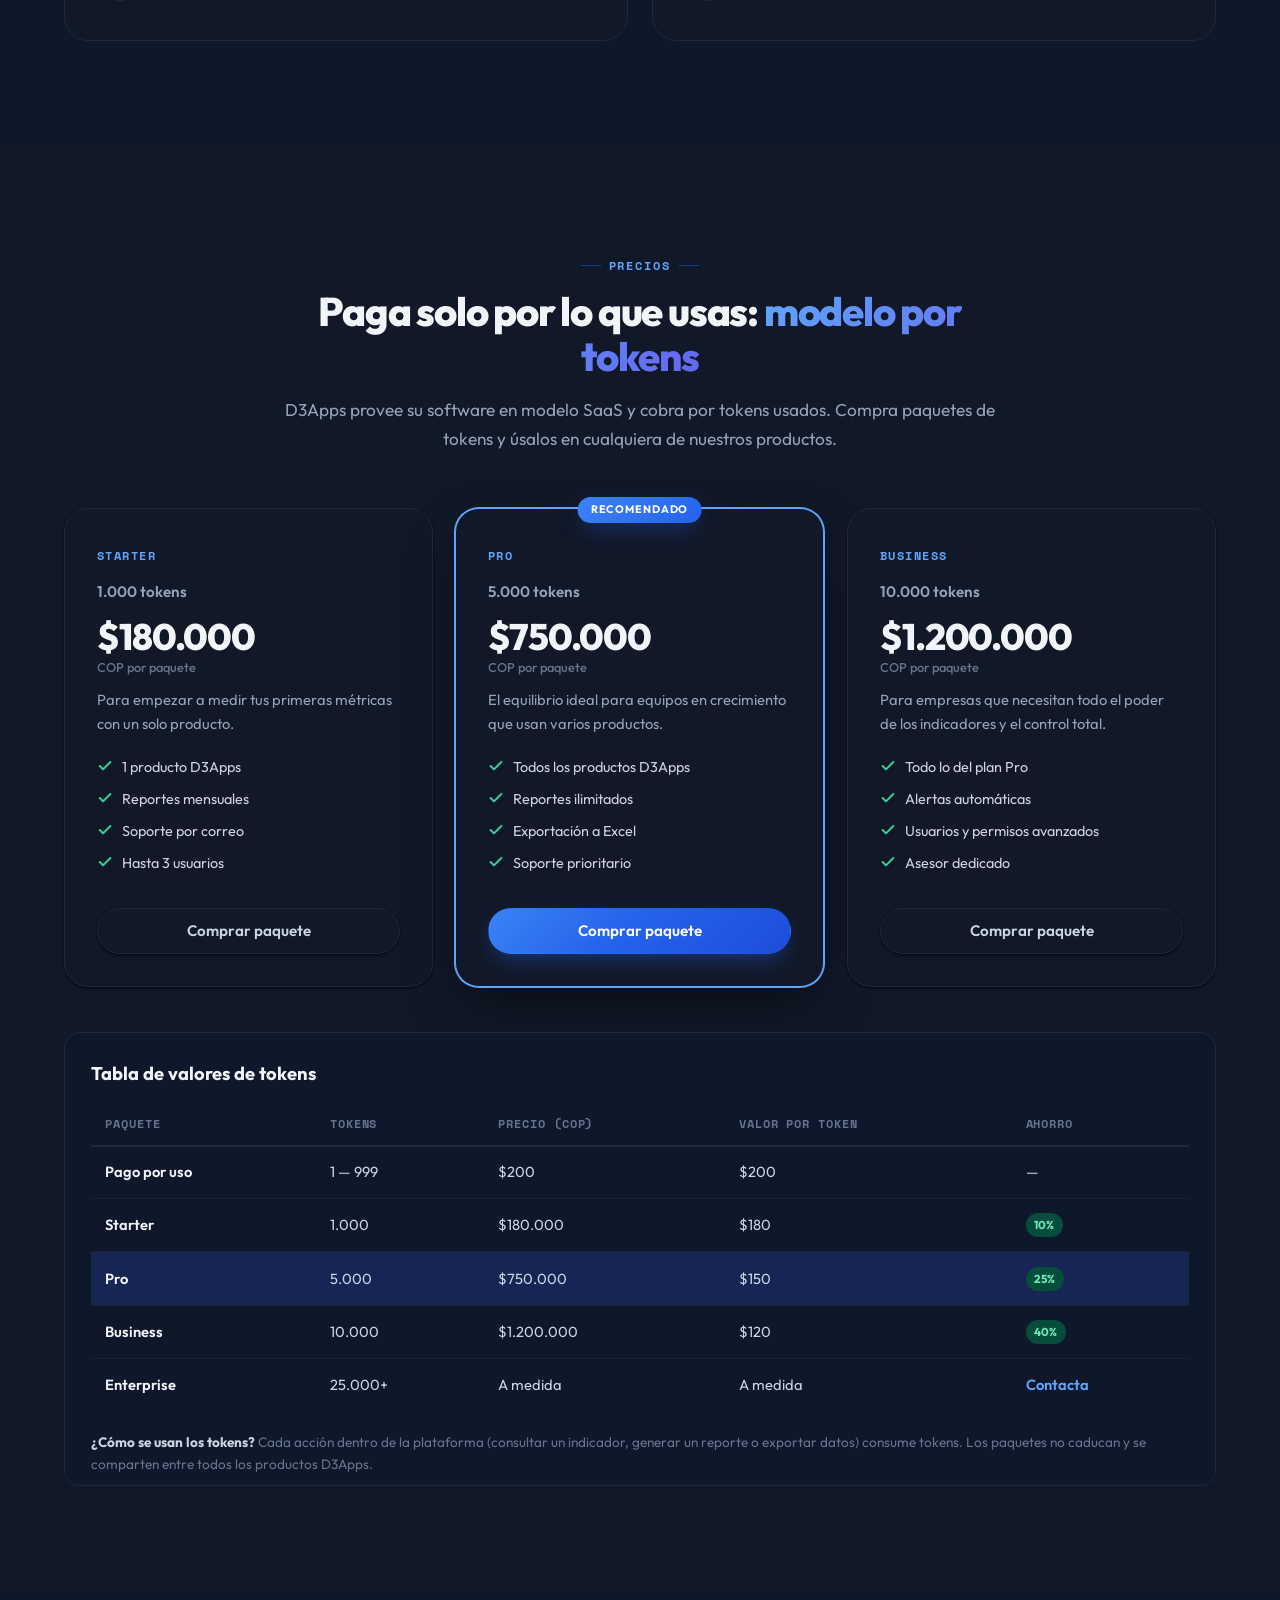
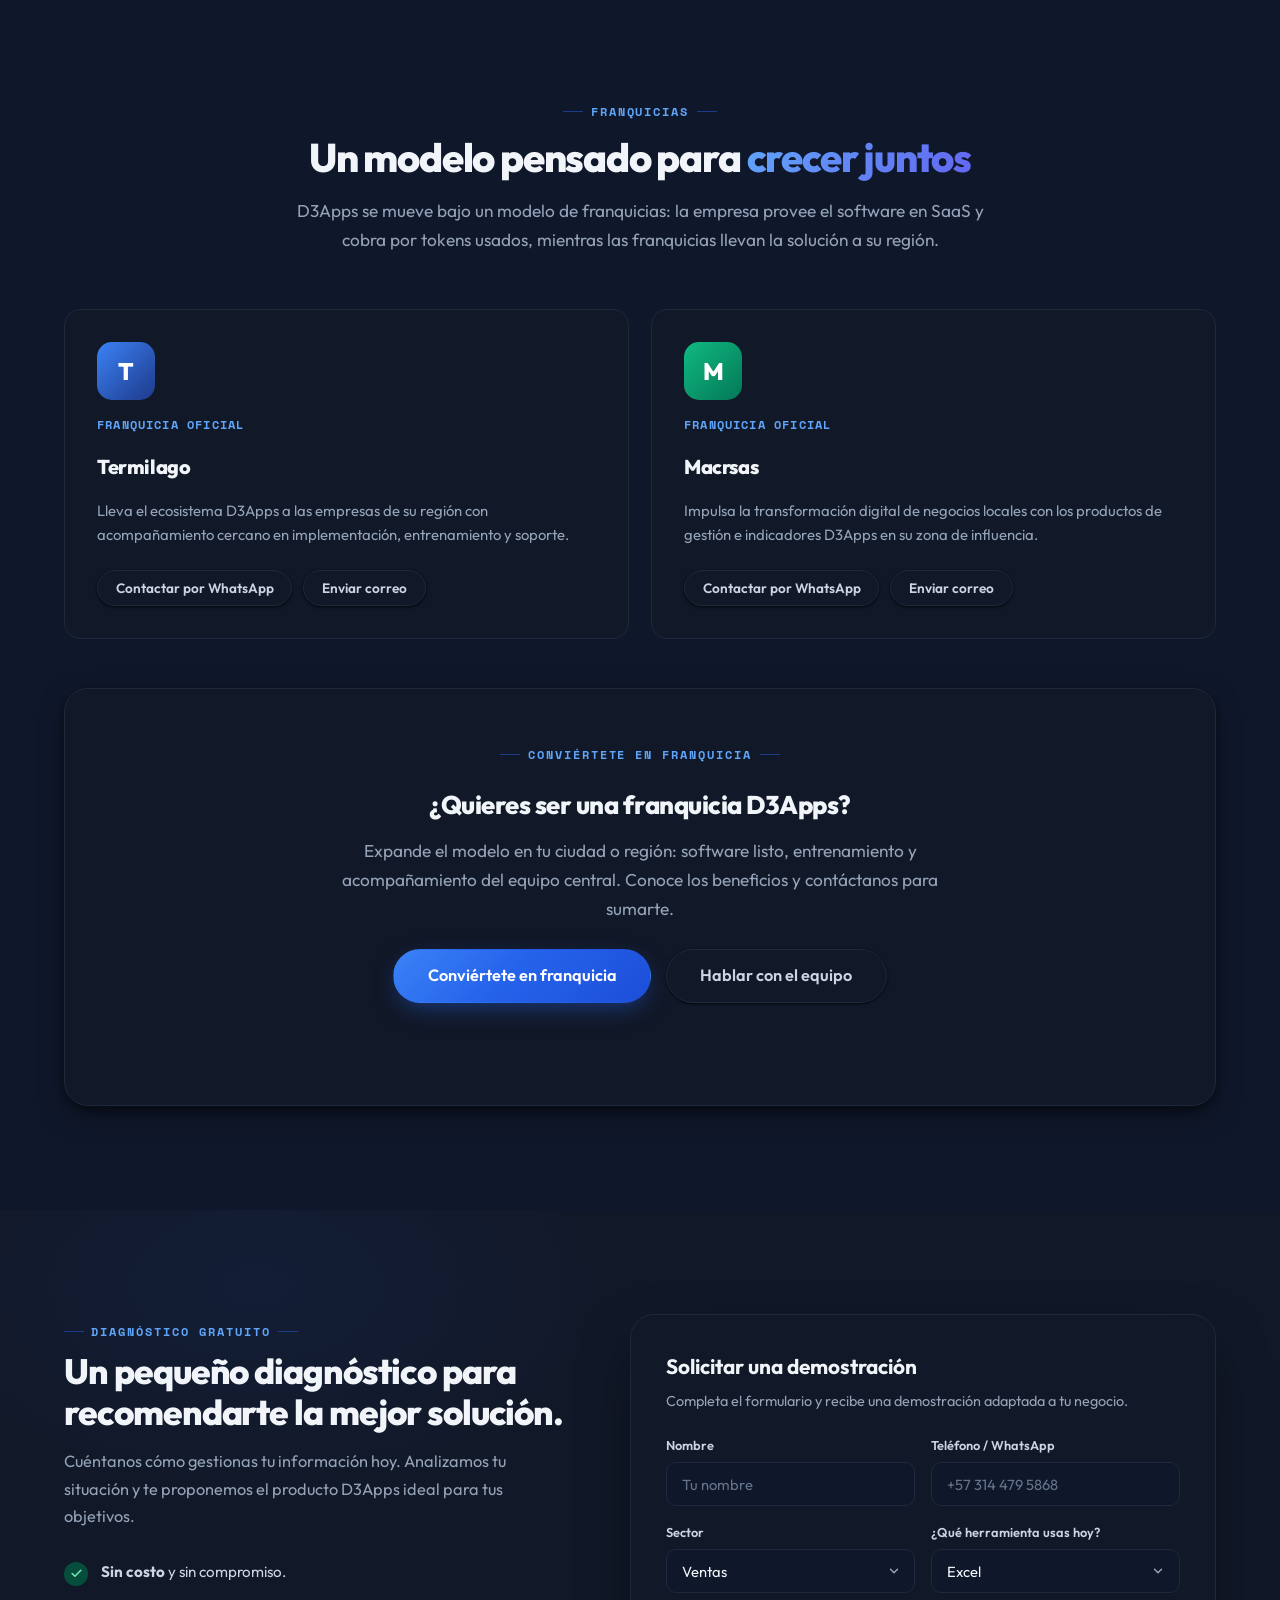
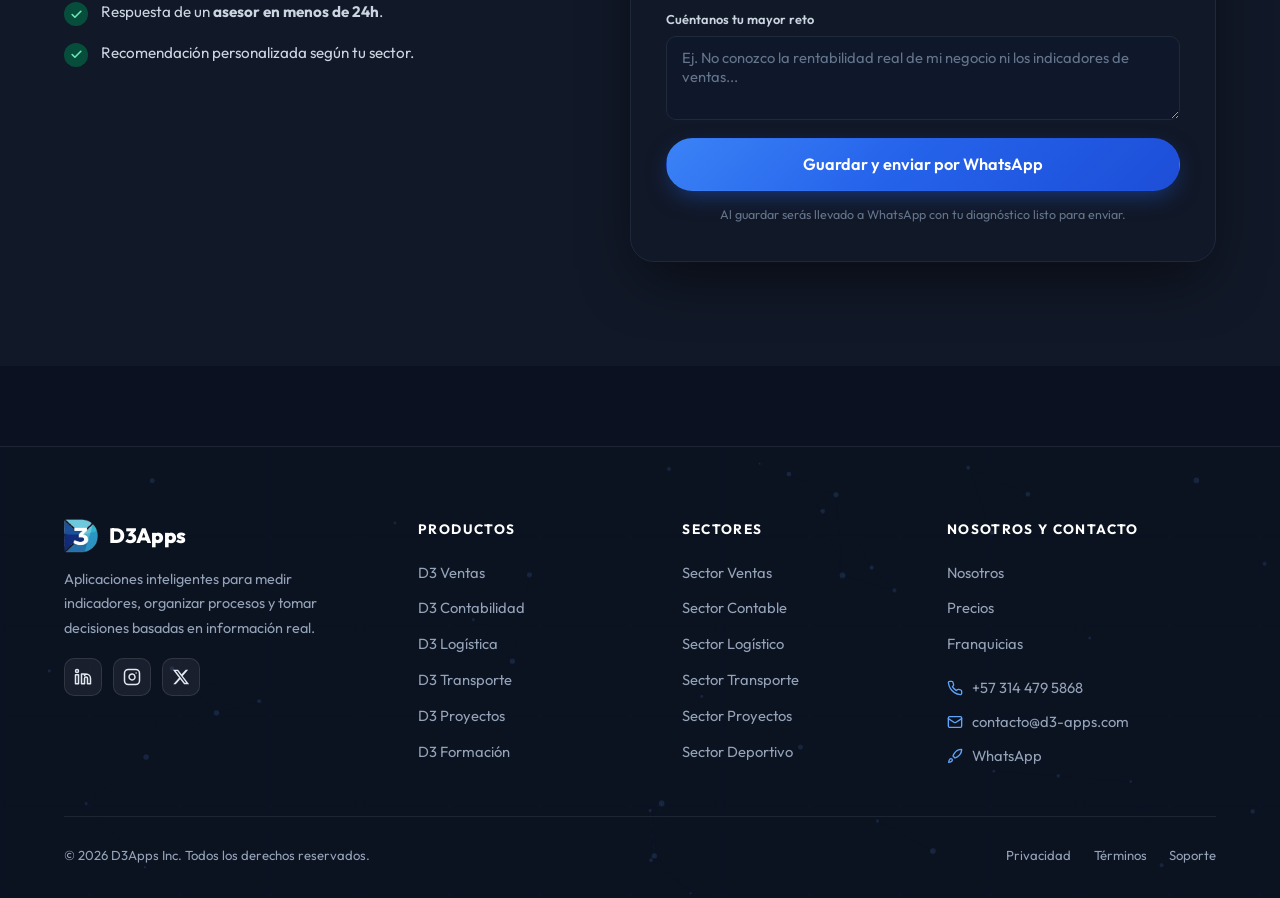
==== commit 317d0e2b: "Versión con open code" ====
--- a/html/index.html
+++ b/html/index.html
@@ -4,302 +4,560 @@
 <head>
   <meta charset="UTF-8">
   <meta name="viewport" content="width=device-width, initial-scale=1.0">
-  <title>D3Apps — Construimos software que realmente funciona</title>
+  <script>
+    (function () {
+      try {
+        var t = localStorage.getItem('d3apps-theme');
+        if (!t) { t = 'dark'; }
+        document.documentElement.dataset.theme = t;
+      } catch (e) { document.documentElement.dataset.theme = 'dark'; }
+    })();
+  </script>
+  <title>D3Apps — Conoce el estado real de tu negocio</title>
   <meta name="description"
-    content="Portal oficial de D3Apps. Construimos soluciones de software a medida, impulsando la tecnología con propósito, sostenibilidad y formación local.">
+    content="D3Apps crea aplicaciones inteligentes para medir indicadores, organizar procesos y tomar decisiones basadas en información real. Ventas, contabilidad, logística, transporte, proyectos y más.">
   <link rel="stylesheet" href="styles.css">
+  <link rel="icon" type="image/png" href="icons/dark_264x264.png">
 </head>
 
-<body>
-
-  <!-- Dynamic Particle and Grid Canvas Background -->
-  <canvas id="background-canvas"></canvas>
-
-  <!-- Navigation Header -->
-  <header>
-    <div class="nav-container">
-      <a href="#" class="brand" id="nav-brand-link">
-        <img class="brand-icon" src="icons/light_d3_182x182.png" alt="D3Apps Logo">
-        <span>D3Apps</span>
-      </a>
-      <nav>
-        <ul class="nav-links">
-          <li><a href="#hero">Inicio</a></li>
-          <li><a href="#portal">Portal</a></li>
-          <li><a href="#compromiso">Compromiso</a></li>
-        </ul>
-      </nav>
-      <a href="#portal" class="nav-btn" id="nav-portal-btn">Acceder al Portal</a>
-    </div>
-  </header>
-
-  <!-- Main Content Wrapper -->
+<body id="inicio">
+
+  <!-- ======================= HEADER ======================= -->
+  <header id="site-header"></header>
+
   <main>
 
-    <!-- SECTION 1.5: FULL-WIDTH VIDEO BANNER -->
-    <section class="video-banner" id="showreel" aria-label="D3Apps Showreel">
-      <div class="video-banner-inner">
-        <video class="video-banner-player" id="showreel-video" autoplay muted playsinline>
-          <source src="icons/D3Apps_logo_animation_data_design_202606181210.mp4" type="video/mp4">
-        </video>
-        <!-- Gradient overlays for seamless blending with dark page -->
-        <div class="video-banner-fade video-banner-fade--top"></div>
-        <div class="video-banner-fade video-banner-fade--bottom"></div>
-      </div>
-    </section>
-
-    <!-- SECTION 1: HERO SECTION -->
+    <!-- ======================= HERO ======================= -->
     <section class="hero" id="hero">
-      <!-- Static logo (PNG)
-      <div class="hero-logo-container" id="hero-logo-container">
-        <img class="hero-logo" src="icons/light_d3_182x182.png" alt="D3Apps Logo">
-      </div>
-      -->
-
-      <!-- Word-by-word animated headline 
-      <h1 class="hero-headline" id="animated-headline">
-        Construimos software que realmente funciona
-      </h1>-->
-
-      <p class="hero-tagline">
-        Soluciones robustas, escalables e intuitivas diseñadas para resolver desafíos reales del mañana.
-      </p>
-
-      <div class="hero-actions">
-        <a href="#portal" class="btn-primary">Explorar Portal</a>
-        <a href="#compromiso" class="btn-secondary">Nuestro Compromiso</a>
-      </div>
-    </section>
-
-
-
-    <!-- SECTION 2: PORTAL / LOGIN & REGISTRO -->
-    <section id="portal">
-      <div class="section-header">
-        <span class="section-label">Plataforma</span>
-        <h2 class="section-title">Portal de Clientes y Desarrolladores</h2>
-      </div>
-
-      <div class="portal-layout">
-        <div class="portal-card" id="portal-modal-card">
-          <!-- Success feedback banner -->
-          <div class="form-notification" id="form-success-banner">
-            <!-- Checkmark SVG -->
-            <svg width="20" height="20" viewBox="0 0 24 24" fill="none" stroke="currentColor" stroke-width="2.5"
-              stroke-linecap="round" stroke-linejoin="round">
-              <polyline points="20 6 9 17 4 12"></polyline>
-            </svg>
-            <span id="form-success-message">¡Acceso concedido exitosamente!</span>
-          </div>
-
-          <!-- Tabs header -->
-          <div class="portal-tabs">
-            <button class="tab-btn active" id="tab-login" data-tab="login">Ingresar</button>
-            <button class="tab-btn" id="tab-register" data-tab="register">Registrarse</button>
-          </div>
-
-          <!-- Interactive Form -->
-          <form class="portal-form" id="portal-auth-form" onsubmit="return false;">
-            <!-- Name (Only shown in registration) -->
-            <div class="form-group hidden" id="group-name">
-              <label class="form-label" for="reg-name">Nombre Completo</label>
-              <div class="input-wrapper">
-                <input class="input-field" type="text" id="reg-name" placeholder="Ej. Juan Pérez">
-              </div>
-            </div>
-
-            <!-- Email -->
-            <div class="form-group" id="group-email">
-              <label class="form-label" for="auth-email">Correo Electrónico</label>
-              <div class="input-wrapper">
-                <input class="input-field" type="email" id="auth-email" placeholder="ejemplo@d3apps.com" required>
-              </div>
-            </div>
-
-            <!-- Password -->
-            <div class="form-group" id="group-password">
-              <label class="form-label" for="auth-password">Contraseña</label>
-              <div class="input-wrapper">
-                <input class="input-field" type="password" id="auth-password" placeholder="••••••••" required>
-              </div>
-            </div>
-
-            <!-- Confirm Password (Only shown in registration) -->
-            <div class="form-group hidden" id="group-confirm">
-              <label class="form-label" for="auth-confirm">Confirmar Contraseña</label>
-              <div class="input-wrapper">
-                <input class="input-field" type="password" id="auth-confirm" placeholder="••••••••">
-              </div>
-            </div>
-
-            <!-- Options (Remember me / Forgot password) -->
-            <div class="form-options" id="auth-options">
-              <label class="remember-me">
-                <input type="checkbox" id="auth-remember">
-                <span>Recordarme</span>
-              </label>
-              <a href="#" class="forgot-password" id="forgot-pass-btn">¿Olvidaste tu contraseña?</a>
-            </div>
-
-            <!-- Main Button -->
-            <button type="submit" class="btn-form-submit" id="form-submit-btn">Ingresar</button>
-          </form>
-
-          <div class="form-footer">
-            <span id="footer-text">¿No tienes cuenta aún?</span>
-            <a class="form-footer-link" id="toggle-form-link" data-target="register">Regístrate</a>
-          </div>
-
-          <!-- Divider -->
-          <div class="auth-divider" aria-hidden="true">
-            <span class="auth-divider-line"></span>
-            <span class="auth-divider-text">o continúa con</span>
-            <span class="auth-divider-line"></span>
-          </div>
-
-          <!-- Google Sign-in Button -->
-          <button type="button" class="btn-google" id="btn-google-auth" aria-label="Autenticar con Google">
-            <!-- Official Google G logo SVG -->
-            <svg class="google-icon" xmlns="http://www.w3.org/2000/svg" viewBox="0 0 48 48" aria-hidden="true">
-              <path fill="#EA4335" d="M24 9.5c3.54 0 6.71 1.22 9.21 3.6l6.85-6.85C35.9 2.38 30.47 0 24 0 14.62 0 6.51 5.38 2.56 13.22l7.98 6.19C12.43 13.72 17.74 9.5 24 9.5z"/>
-              <path fill="#4285F4" d="M46.98 24.55c0-1.57-.15-3.09-.38-4.55H24v9.02h12.94c-.58 2.96-2.26 5.48-4.78 7.18l7.73 6c4.51-4.18 7.09-10.36 7.09-17.65z"/>
-              <path fill="#FBBC05" d="M10.53 28.59c-.48-1.45-.76-2.99-.76-4.59s.27-3.14.76-4.59l-7.98-6.19C.92 16.46 0 20.12 0 24c0 3.88.92 7.54 2.56 10.78l7.97-6.19z"/>
-              <path fill="#34A853" d="M24 48c6.48 0 11.93-2.13 15.89-5.81l-7.73-6c-2.15 1.45-4.92 2.3-8.16 2.3-6.26 0-11.57-4.22-13.47-9.91l-7.98 6.19C6.51 42.62 14.62 48 24 48z"/>
-              <path fill="none" d="M0 0h48v48H0z"/>
-            </svg>
-            <span>Autenticar con Google</span>
-          </button>
-        </div>
-      </div>
-    </section>
-
-    <!-- SECTION 3: SOCIAL COMMITMENT ("Tecnología con propósito") -->
-    <section id="compromiso">
-      <div class="section-header">
-        <span class="section-label">Impacto social</span>
-        <h2 class="section-title">Tecnología con propósito</h2>
-      </div>
-
-      <div class="social-layout">
-        <!-- 3 Side-by-side cards with hover blue glow -->
-        <div class="social-cards-grid">
-          <div class="social-cards-row">
-
-            <!-- Card 1: Seedling -->
-            <div class="social-card" id="card-local">
-              <div class="social-icon-wrapper">
-                <!-- Seedling Icon SVG -->
-                <svg class="social-icon" viewBox="0 0 24 24" fill="none" stroke="currentColor" stroke-width="2"
-                  stroke-linecap="round" stroke-linejoin="round">
-                  <path d="M12 22v-9" />
-                  <path d="M12 13c-3-3-6-3-6 0s3 3 6 0" />
-                  <path d="M12 13c3-3 6-3 6 0s-3 3-6 0" />
-                  <path d="M12 11c1.5-1.5 3-3.5 3-6s-2-2-3 0" />
-                  <path d="M12 11c-1.5-1.5-3-3.5-3-6s2-2 3 0" />
-                </svg>
-              </div>
-              <h3 class="social-card-title">Apoyo Local</h3>
-              <p class="social-card-desc">
-                Invertimos en talento local a través de mentorías, patrocinios de eventos tecnológicos y becas
-                académicas.
-              </p>
-            </div>
-
-            <!-- Card 2: Open Book -->
-            <div class="social-card" id="card-training">
-              <div class="social-icon-wrapper">
-                <!-- Open Book Icon SVG -->
-                <svg class="social-icon" viewBox="0 0 24 24" fill="none" stroke="currentColor" stroke-width="2"
-                  stroke-linecap="round" stroke-linejoin="round">
-                  <path d="M2 3h6a4 4 0 0 1 4 4v14a3 3 0 0 0-3-3H2z" />
-                  <path d="M22 3h-6a4 4 0 0 0-4 4v14a3 3 0 0 1 3-3h7z" />
-                </svg>
-              </div>
-              <h3 class="social-card-title">Formación</h3>
-              <p class="social-card-desc">
-                Creamos academias de desarrollo de software gratuitas, capacitando a la próxima generación de ingenieros
-                en América Latina.
-              </p>
-            </div>
-
-            <!-- Card 3: Leaf -->
-            <div class="social-card" id="card-sustainability">
-              <div class="social-icon-wrapper">
-                <!-- Leaf Icon SVG -->
-                <svg class="social-icon" viewBox="0 0 24 24" fill="none" stroke="currentColor" stroke-width="2"
-                  stroke-linecap="round" stroke-linejoin="round">
-                  <path d="M11 20A7 7 0 0 1 9.8 6.1C15.5 5 17 4.48 19 2c1 2 2 3.5 1 9.8a7 7 0 0 1-9 8.2Z" />
-                  <path d="M9 22v-4" />
-                </svg>
-              </div>
-              <h3 class="social-card-title">Sostenibilidad</h3>
-              <p class="social-card-desc">
-                Desarrollamos código eco-eficiente que minimiza el consumo en servidores, y neutralizamos el 100% de
-                nuestra huella de carbono.
-              </p>
-            </div>
-
-          </div>
-        </div>
-
-        <!-- Metrics Panel (Space Mono font numbers) -->
-        <div class="metrics-panel" id="metrics-container">
-
-          <!-- Metric 1 -->
-          <div class="metric-item">
-            <div class="metric-num">
-              <span class="counter-val" data-target="48">0</span>
-              <span class="metric-suffix">+</span>
-            </div>
-            <div class="metric-label">Proyectos</div>
-          </div>
-
-          <!-- Metric 2 -->
-          <div class="metric-item">
-            <div class="metric-num">
-              <span class="counter-val" data-target="99" data-decimals="1">0</span>
-              <span class="metric-suffix">%</span>
-            </div>
-            <div class="metric-label">Satisfacción</div>
-          </div>
-
-          <!-- Metric 3 -->
-          <div class="metric-item">
-            <div class="metric-num">
-              <span class="counter-val" data-target="10">0</span>
-              <span class="metric-suffix">K+</span>
-            </div>
-            <div class="metric-label">Horas Formación</div>
-          </div>
-
-          <!-- Metric 4 -->
-          <div class="metric-item">
-            <div class="metric-num">
-              <span class="counter-val" data-target="2.4" data-decimals="1">0</span>
-              <span class="metric-suffix">t</span>
-            </div>
-            <div class="metric-label">CO₂ Mitigado</div>
-          </div>
-
-        </div>
-      </div>
-    </section>
+      <!-- Dynamic particle and grid canvas background -->
+      <canvas id="background-canvas"></canvas>
+
+      <div class="container">
+        <span class="hero-badge reveal"><span class="dot"></span> Análisis de datos · Inteligencia de negocio</span>
+
+            <h1 class="reveal reveal-delay-1">¿Realmente conoces el <span class="accent">estado de tu negocio</span>?</h1>
+
+        <div class="hero-grid">
+          <div class="hero-copy">
+            
+            <p class="hero-sub reveal reveal-delay-2">
+              Convertimos los datos de tu empresa en información clara para que tomes decisiones con total confianza.
+            </p>
+
+            <div class="hero-questions reveal reveal-delay-2">
+              <div class="hero-photo">
+                <img class="hero-photo-img" src="icons/manager.png" alt="Gerente D3Apps revisando indicadores de su negocio">
+              </div>
+              <div class="hero-question-list">
+                <div class="hero-question">
+                  <span class="q-icon q-icon--blue">
+                    <svg viewBox="0 0 24 24" fill="none" stroke="currentColor" stroke-width="2" stroke-linecap="round" stroke-linejoin="round"><path d="M3 3v18h18"/><path d="M18 17V9"/><path d="M13 17V5"/><path d="M8 17v-3"/></svg>
+                  </span>
+                  <span>¿Conoces la información del pasado?</span>
+                </div>
+                <div class="hero-question">
+                  <span class="q-icon q-icon--green">
+                    <svg viewBox="0 0 24 24" fill="none" stroke="currentColor" stroke-width="2" stroke-linecap="round" stroke-linejoin="round"><polyline points="22 7 13.5 15.5 8.5 10.5 2 17"/><polyline points="16 7 22 7 22 13"/></svg>
+                  </span>
+                  <span>¿Sabes cómo estás en el presente?</span>
+                </div>
+                <div class="hero-question">
+                  <span class="q-icon q-icon--orange">
+                    <svg viewBox="0 0 24 24" fill="none" stroke="currentColor" stroke-width="2" stroke-linecap="round" stroke-linejoin="round"><path d="M4.5 16.5c-1.5 1.26-2 5-2 5s3.74-.5 5-2c.71-.84.7-2.13-.09-2.91a2.18 2.18 0 0 0-2.91-.09z"/><path d="m12 15-3-3a22 22 0 0 1 2-3.95A12.88 12.88 0 0 1 22 2c0 2.72-.78 7.5-6 11a22.35 22.35 0 0 1-4 2z"/><path d="M9 12H4s.55-3.03 2-4c1.62-1.08 5 0 5 0"/><path d="M12 15v5s3.03-.55 4-2c1.08-1.62 0-5 0-5"/></svg>
+                  </span>
+                  <span>¿Tienes una proyección del futuro?</span>
+                </div>
+              </div>
+            </div>
+
+          </div>
+
+          <!-- Dashboard visual -->
+          <div class="hero-visual reveal reveal-delay-2">
+            <div class="glow"></div>
+            
+            <div class="hero-actions reveal reveal-delay-3">
+              <a href="#contacto" class="btn btn-primary btn-lg">Quiero empezar, una guía no me quedaria mal</a>
+            </div>
+
+            <div class="dashboard">
+              <div class="dashboard-bar">
+                <span class="dot"></span><span class="dot"></span><span class="dot"></span>
+                <span class="url">portal.d3-apps.com/dashboard</span>
+              </div>
+              <video class="dashboard-video" autoplay muted loop playsinline>
+                <source src="icons/D3Apps_logo_animation_data_design_202606181210.mp4" type="video/mp4">
+              </video>
+            </div>
+
+            <div class="hero-actions reveal reveal-delay-3">
+              <a href="https://portal.d3-apps.com" class="btn btn-secondary btn-lg">Ingresar al portal d3apps</a>
+            </div>
+
+            <div class="hero-trust reveal reveal-delay-4">
+              <div class="avatars">
+                <span style="background:#2563eb">V</span>
+                <span style="background:#10b981">C</span>
+                <span style="background:#f97316">L</span>
+                <span style="background:#6366f1">T</span>
+              </div>
+              <span>Soluciones usadas por empresas de ventas, logística, transporte y más.</span>
+            </div>
+          </div>
+        </div>
+      </div>
+    </section>
+
+    <!-- ======================= ACERCA / DUDAS ======================= -->
+    <section class="about-section" id="nosotros">
+      <div class="container">
+        <div class="section-header reveal">
+          <span class="section-label">La respuesta</span>
+          <h2 class="section-title">Si tienes dudas en alguna de estas preguntas, <span class="accent">estás en el lugar correcto.</span></h2>
+        </div>
+
+        <div class="about-cards">
+          <div class="about-card reveal reveal-delay-1">
+            <div class="a-icon">
+              <svg viewBox="0 0 24 24" fill="none" stroke="currentColor" stroke-width="2" stroke-linecap="round" stroke-linejoin="round"><circle cx="12" cy="12" r="10"/><circle cx="12" cy="12" r="6"/><circle cx="12" cy="12" r="2"/></svg>
+            </div>
+            <h3>d1 Datos</h3>
+            <p>Organiza tareas, responsables y tiempos para mantener el control total de tu operación diaria.</p>
+          </div>
+          <div class="about-card reveal reveal-delay-2">
+            <div class="a-icon">
+              <svg viewBox="0 0 24 24" fill="none" stroke="currentColor" stroke-width="2" stroke-linecap="round" stroke-linejoin="round"><path d="M14.7 6.3a1 1 0 0 0 0 1.4l1.6 1.6a1 1 0 0 0 1.4 0l3.77-3.77a6 6 0 0 1-7.94 7.94l-6.91 6.91a2.12 2.12 0 0 1-3-3l6.91-6.91a6 6 0 0 1 7.94-7.94l-3.76 3.76z"/></svg>
+            </div>
+            <h3>d2 Diagnostico</h3>
+            <p>Creemos soluciones que convierten los datos de tu operación en indicadores claros y accionables.</p>
+          </div>
+          <div class="about-card reveal reveal-delay-3">
+            <div class="a-icon">
+              <svg viewBox="0 0 24 24" fill="none" stroke="currentColor" stroke-width="2" stroke-linecap="round" stroke-linejoin="round"><polygon points="12 2 15.09 8.26 22 9.27 17 14.14 18.18 21.02 12 17.77 5.82 21.02 7 14.14 2 9.27 8.91 8.26 12 2"/></svg>
+            </div>
+            <h3>d3 Decisiones</h3>
+            <p>Nuestros sistemas transforman datos en indicadores claros para que administres mejor tu empresa.</p>
+          </div>
+        </div>
+
+        <div class="about-quote reveal">
+          <blockquote>
+            En <mark>D3Apps</mark> nos enfocamos en crear soluciones que te permitan conocer tus métricas, controlar tus
+            procesos y tomar decisiones basadas en información real.
+          </blockquote>
+          <p class="section-desc" style="max-width:640px;margin:0 auto">
+            Nuestros sistemas transforman datos en indicadores claros para que puedas administrar mejor tu empresa.
+          </p>
+        </div>
+      </div>
+    </section>
+
+    <!-- ======================= CTA ======================= -->
+    <section>
+      <div class="container">
+        <div class="cta-band reveal">
+          <h2>Empieza a tomar decisiones con información real.</h2>
+          <p>Agenda una demostración o conversa con un asesor. Te ayudamos a elegir la solución perfecta.</p>
+          <div class="cta-actions">
+            <a href="#contacto" class="btn btn-white btn-lg">Solicitar una demostración</a>
+            <a href="https://wa.me/573144795868" target="_blank" rel="noopener" class="btn btn-ghost btn-lg">Hablar con un asesor</a>
+          </div>
+        </div>
+      </div>
+    </section>
+
+    <!-- ======================= SOLUCIONES ======================= -->
+    <section class="options-section" id="soluciones">
+      <div class="container">
+        <div class="section-header reveal">
+          <span class="section-label">Soluciones</span>
+          <h2 class="section-title">¿Qué quieres empezar a gestionar?</h2>
+          <p class="section-desc">Elige el área que necesitas poner bajo control y empieza hoy mismo.</p>
+        </div>
+
+        <div class="options-grid">
+          <!-- El dinero -->
+          <a href="d3-contabilidad-colombia.html" class="option-card option-card--blue reveal">
+            <div class="option-icon option-icon--blue">
+              <svg viewBox="0 0 24 24" fill="none" stroke="currentColor" stroke-width="2" stroke-linecap="round" stroke-linejoin="round"><rect width="20" height="14" x="2" y="5" rx="2"/><line x1="2" x2="22" y1="10" y2="10"/><circle cx="12" cy="15" r="2.5"/></svg>
+            </div>
+            <h3>💰 El dinero</h3>
+            <p>Controla ingresos, gastos, rentabilidad e indicadores financieros.</p>
+            <span class="option-arrow">
+              <svg viewBox="0 0 24 24" fill="none" stroke="currentColor" stroke-width="2.5" stroke-linecap="round" stroke-linejoin="round"><line x1="5" x2="19" y1="12" y2="12"/><polyline points="12 5 19 12 12 19"/></svg>
+            </span>
+          </a>
+
+          <!-- Tu tiempo -->
+          <a href="d3-proyectos.html" class="option-card option-card--green reveal reveal-delay-1">
+            <div class="option-icon option-icon--green">
+              <svg viewBox="0 0 24 24" fill="none" stroke="currentColor" stroke-width="2" stroke-linecap="round" stroke-linejoin="round"><circle cx="12" cy="12" r="10"/><polyline points="12 6 12 12 16 14"/></svg>
+            </div>
+            <h3>⏰ Tu tiempo</h3>
+            <p>Organiza tareas, tiempos de trabajo y productividad.</p>
+            <span class="option-arrow">
+              <svg viewBox="0 0 24 24" fill="none" stroke="currentColor" stroke-width="2.5" stroke-linecap="round" stroke-linejoin="round"><line x1="5" x2="19" y1="12" y2="12"/><polyline points="12 5 19 12 12 19"/></svg>
+            </span>
+          </a>
+
+          <!-- Tus actividades -->
+          <a href="d3-logistica.html" class="option-card option-card--orange reveal reveal-delay-2">
+            <div class="option-icon option-icon--orange">
+              <svg viewBox="0 0 24 24" fill="none" stroke="currentColor" stroke-width="2" stroke-linecap="round" stroke-linejoin="round"><path d="M22 11.08V12a10 10 0 1 1-5.93-9.14"/><polyline points="22 4 12 14.01 9 11.01"/></svg>
+            </div>
+            <h3>✅ Tus actividades</h3>
+            <p>Haz seguimiento a procesos, tareas y responsables.</p>
+            <span class="option-arrow">
+              <svg viewBox="0 0 24 24" fill="none" stroke="currentColor" stroke-width="2.5" stroke-linecap="round" stroke-linejoin="round"><line x1="5" x2="19" y1="12" y2="12"/><polyline points="12 5 19 12 12 19"/></svg>
+            </span>
+          </a>
+
+          <!-- Por sector -->
+          <a href="#sectores" class="option-card option-card--purple reveal reveal-delay-3 sector-trigger">
+            <div class="option-icon option-icon--purple">
+              <svg viewBox="0 0 24 24" fill="none" stroke="currentColor" stroke-width="2" stroke-linecap="round" stroke-linejoin="round"><path d="M3 21h18"/><path d="M5 21V7l8-4v18"/><path d="M19 21V11l-6-4"/></svg>
+            </div>
+            <h3>🏢 Prefiero escoger por mi sector</h3>
+            <p>Selecciona el sector al que pertenece tu empresa para conocer la solución adecuada.</p>
+            <span class="option-arrow">
+              <svg viewBox="0 0 24 24" fill="none" stroke="currentColor" stroke-width="2.5" stroke-linecap="round" stroke-linejoin="round"><line x1="5" x2="19" y1="12" y2="12"/><polyline points="12 5 19 12 12 19"/></svg>
+            </span>
+          </a>
+        </div>
+      </div>
+    </section>
+
+    <!-- ======================= SECTORES ======================= -->
+    <section class="sectors-section" id="sectores" hidden>
+      <div class="container">
+        <div class="section-header reveal">
+          <span class="section-label">Por sector</span>
+          <h2 class="section-title">Selecciona tu sector para <span class="accent">ver la solución</span></h2>
+          <p class="section-desc">Cada sector tiene su propio conjunto de indicadores y procesos. Encuentra el tuyo.</p>
+        </div>
+
+        <div class="sectors-grid">
+          <div class="sector-card reveal">
+            <div class="s-icon" style="background:var(--primary-soft);color:var(--primary)">
+              <svg viewBox="0 0 24 24" fill="none" stroke="currentColor" stroke-width="2" stroke-linecap="round" stroke-linejoin="round"><path d="M14.7 6.3a1 1 0 0 0 0 1.4l1.6 1.6a1 1 0 0 0 1.4 0l3.77-3.77a6 6 0 0 1-7.94 7.94l-6.91 6.91a2.12 2.12 0 0 1-3-3l6.91-6.91a6 6 0 0 1 7.94-7.94l-3.76 3.76z"/></svg>
+            </div>
+            <h3>Sector Ventas</h3>
+            <a href="d3-ventas.html" class="btn btn-secondary btn-sm">Ver solución</a>
+          </div>
+
+          <div class="sector-card reveal reveal-delay-1">
+            <div class="s-icon" style="background:var(--green-soft);color:var(--green-dark)">
+              <svg viewBox="0 0 24 24" fill="none" stroke="currentColor" stroke-width="2" stroke-linecap="round" stroke-linejoin="round"><rect width="20" height="14" x="2" y="5" rx="2"/><line x1="2" x2="22" y1="10" y2="10"/></svg>
+            </div>
+            <h3>Sector Contable</h3>
+            <a href="d3-contabilidad-colombia.html" class="btn btn-secondary btn-sm">Ver solución</a>
+          </div>
+
+          <div class="sector-card reveal reveal-delay-2">
+            <div class="s-icon" style="background:var(--orange-soft);color:var(--orange-dark)">
+              <svg viewBox="0 0 24 24" fill="none" stroke="currentColor" stroke-width="2" stroke-linecap="round" stroke-linejoin="round"><path d="M22 7h-9L7 3H2v13h20z"/><path d="M9 13v4"/><path d="M15 13v4"/></svg>
+            </div>
+            <h3>Sector Logístico</h3>
+            <a href="d3-logistica.html" class="btn btn-secondary btn-sm">Ver solución</a>
+          </div>
+
+          <div class="sector-card reveal reveal-delay-1">
+            <div class="s-icon" style="background:#ede9fe;color:#6d28d9">
+              <svg viewBox="0 0 24 24" fill="none" stroke="currentColor" stroke-width="2" stroke-linecap="round" stroke-linejoin="round"><path d="M14 18V6a2 2 0 0 0-2-2H4a2 2 0 0 0-2 2v11a1 1 0 0 0 1 1h2"/><path d="M15 18H9"/><path d="M19 18h2a1 1 0 0 0 1-1v-3.65a1 1 0 0 0-.22-.62l-3.48-4.35a1 1 0 0 0-.78-.38H14"/><circle cx="17" cy="18" r="2"/><circle cx="7" cy="18" r="2"/></svg>
+            </div>
+            <h3>Sector Transporte</h3>
+            <a href="d3-transporte.html" class="btn btn-secondary btn-sm">Ver solución</a>
+          </div>
+
+          <div class="sector-card reveal reveal-delay-2">
+            <div class="s-icon" style="background:#e0f2fe;color:#0284c7">
+              <svg viewBox="0 0 24 24" fill="none" stroke="currentColor" stroke-width="2" stroke-linecap="round" stroke-linejoin="round"><path d="M8 3H7a2 2 0 0 0-2 2v5a2 2 0 0 1-2 2 2 2 0 0 1 2 2v5c0 1.1.9 2 2 2h1"/><path d="M16 21h1a2 2 0 0 0 2-2v-5c0-1.1.9-2 2-2a2 2 0 0 1-2-2V5a2 2 0 0 0-2-2h-1"/></svg>
+            </div>
+            <h3>Sector Organización de Proyectos</h3>
+            <a href="d3-proyectos.html" class="btn btn-secondary btn-sm">Ver solución</a>
+          </div>
+
+          <div class="sector-card reveal reveal-delay-3">
+            <div class="s-icon" style="background:#fef3c7;color:#b45309">
+              <svg viewBox="0 0 24 24" fill="none" stroke="currentColor" stroke-width="2" stroke-linecap="round" stroke-linejoin="round"><circle cx="12" cy="12" r="10"/><polygon points="10 8 16 12 10 16 10 8"/></svg>
+            </div>
+            <h3>Sector Formación Deportiva</h3>
+            <a href="d3-formacion.html" class="btn btn-secondary btn-sm">Ver solución</a>
+          </div>
+        </div>
+
+        <p class="sectors-note reveal">¿No encuentras tu sector? <a href="#contacto" style="color:var(--primary);font-weight:600">Escríbenos</a> y lo resolvemos contigo.</p>
+      </div>
+    </section>
+
+    <!-- ======================= PRECIOS / TOKENS ======================= -->
+    <section class="pricing-section" id="precios">
+      <div class="container">
+        <div class="section-header reveal">
+          <span class="section-label">Precios</span>
+          <h2 class="section-title">Paga solo por lo que usas: <span class="accent">modelo por tokens</span></h2>
+          <p class="section-desc">
+            D3Apps provee su software en modelo SaaS y cobra por tokens usados. Compra paquetes de tokens y úsalos
+            en cualquiera de nuestros productos.
+          </p>
+        </div>
+
+        <div class="pricing-grid">
+          <div class="price-card reveal">
+            <span class="price-badge">Starter</span>
+            <div class="price-tokens">1.000 tokens</div>
+            <div class="price-num">$180.000 <small>COP por paquete</small></div>
+            <p>Para empezar a medir tus primeras métricas con un solo producto.</p>
+            <ul>
+              <li><svg viewBox="0 0 24 24" fill="none" stroke="currentColor" stroke-width="3" stroke-linecap="round" stroke-linejoin="round"><polyline points="20 6 9 17 4 12"/></svg>1 producto D3Apps</li>
+              <li><svg viewBox="0 0 24 24" fill="none" stroke="currentColor" stroke-width="3" stroke-linecap="round" stroke-linejoin="round"><polyline points="20 6 9 17 4 12"/></svg>Reportes mensuales</li>
+              <li><svg viewBox="0 0 24 24" fill="none" stroke="currentColor" stroke-width="3" stroke-linecap="round" stroke-linejoin="round"><polyline points="20 6 9 17 4 12"/></svg>Soporte por correo</li>
+              <li><svg viewBox="0 0 24 24" fill="none" stroke="currentColor" stroke-width="3" stroke-linecap="round" stroke-linejoin="round"><polyline points="20 6 9 17 4 12"/></svg>Hasta 3 usuarios</li>
+            </ul>
+            <a href="#contacto" class="btn btn-secondary">Comprar paquete</a>
+          </div>
+
+          <div class="price-card featured reveal reveal-delay-1">
+            <span class="price-badge">Pro</span>
+            <div class="price-tokens">5.000 tokens</div>
+            <div class="price-num">$750.000 <small>COP por paquete</small></div>
+            <p>El equilibrio ideal para equipos en crecimiento que usan varios productos.</p>
+            <ul>
+              <li><svg viewBox="0 0 24 24" fill="none" stroke="currentColor" stroke-width="3" stroke-linecap="round" stroke-linejoin="round"><polyline points="20 6 9 17 4 12"/></svg>Todos los productos D3Apps</li>
+              <li><svg viewBox="0 0 24 24" fill="none" stroke="currentColor" stroke-width="3" stroke-linecap="round" stroke-linejoin="round"><polyline points="20 6 9 17 4 12"/></svg>Reportes ilimitados</li>
+              <li><svg viewBox="0 0 24 24" fill="none" stroke="currentColor" stroke-width="3" stroke-linecap="round" stroke-linejoin="round"><polyline points="20 6 9 17 4 12"/></svg>Exportación a Excel</li>
+              <li><svg viewBox="0 0 24 24" fill="none" stroke="currentColor" stroke-width="3" stroke-linecap="round" stroke-linejoin="round"><polyline points="20 6 9 17 4 12"/></svg>Soporte prioritario</li>
+            </ul>
+            <a href="#contacto" class="btn btn-primary">Comprar paquete</a>
+          </div>
+
+          <div class="price-card reveal reveal-delay-2">
+            <span class="price-badge">Business</span>
+            <div class="price-tokens">10.000 tokens</div>
+            <div class="price-num">$1.200.000 <small>COP por paquete</small></div>
+            <p>Para empresas que necesitan todo el poder de los indicadores y el control total.</p>
+            <ul>
+              <li><svg viewBox="0 0 24 24" fill="none" stroke="currentColor" stroke-width="3" stroke-linecap="round" stroke-linejoin="round"><polyline points="20 6 9 17 4 12"/></svg>Todo lo del plan Pro</li>
+              <li><svg viewBox="0 0 24 24" fill="none" stroke="currentColor" stroke-width="3" stroke-linecap="round" stroke-linejoin="round"><polyline points="20 6 9 17 4 12"/></svg>Alertas automáticas</li>
+              <li><svg viewBox="0 0 24 24" fill="none" stroke="currentColor" stroke-width="3" stroke-linecap="round" stroke-linejoin="round"><polyline points="20 6 9 17 4 12"/></svg>Usuarios y permisos avanzados</li>
+              <li><svg viewBox="0 0 24 24" fill="none" stroke="currentColor" stroke-width="3" stroke-linecap="round" stroke-linejoin="round"><polyline points="20 6 9 17 4 12"/></svg>Asesor dedicado</li>
+            </ul>
+            <a href="#contacto" class="btn btn-secondary">Comprar paquete</a>
+          </div>
+        </div>
+
+        <div class="token-table-wrap reveal">
+          <h3>Tabla de valores de tokens</h3>
+          <table class="token-table">
+            <thead>
+              <tr>
+                <th>Paquete</th>
+                <th>Tokens</th>
+                <th>Precio (COP)</th>
+                <th>Valor por token</th>
+                <th>Ahorro</th>
+              </tr>
+            </thead>
+            <tbody>
+              <tr>
+                <td>Pago por uso</td>
+                <td>1 — 999</td>
+                <td>$200</td>
+                <td>$200</td>
+                <td>—</td>
+              </tr>
+              <tr>
+                <td>Starter</td>
+                <td>1.000</td>
+                <td>$180.000</td>
+                <td>$180</td>
+                <td><span class="tag">10%</span></td>
+              </tr>
+              <tr class="row-featured">
+                <td>Pro</td>
+                <td>5.000</td>
+                <td>$750.000</td>
+                <td>$150</td>
+                <td><span class="tag">25%</span></td>
+              </tr>
+              <tr>
+                <td>Business</td>
+                <td>10.000</td>
+                <td>$1.200.000</td>
+                <td>$120</td>
+                <td><span class="tag">40%</span></td>
+              </tr>
+              <tr>
+                <td>Enterprise</td>
+                <td>25.000+</td>
+                <td>A medida</td>
+                <td>A medida</td>
+                <td><a href="#contacto" style="color:var(--primary);font-weight:600">Contacta</a></td>
+              </tr>
+            </tbody>
+          </table>
+          <p class="token-note">
+            <b>¿Cómo se usan los tokens?</b> Cada acción dentro de la plataforma (consultar un indicador, generar un
+            reporte o exportar datos) consume tokens. Los paquetes no caducan y se comparten entre todos los
+            productos D3Apps.
+          </p>
+        </div>
+      </div>
+    </section>
+
+    <!-- ======================= FRANQUICIAS ======================= -->
+    <section class="franchise-section" id="franquicias">
+      <div class="container">
+        <div class="section-header reveal">
+          <span class="section-label">Franquicias</span>
+          <h2 class="section-title">Un modelo pensado para <span class="accent">crecer juntos</span></h2>
+          <p class="section-desc">
+            D3Apps se mueve bajo un modelo de franquicias: la empresa provee el software en SaaS y cobra por tokens
+            usados, mientras las franquicias llevan la solución a su región.
+          </p>
+        </div>
+
+        <div class="franchise-grid">
+          <div class="franchise-card reveal">
+            <div class="franchise-logo">T</div>
+            <span class="f-role">Franquicia oficial</span>
+            <h3>Termilago</h3>
+            <p>
+              Lleva el ecosistema D3Apps a las empresas de su región con acompañamiento cercano en implementación,
+              entrenamiento y soporte.
+            </p>
+            <div class="franchise-actions">
+              <a href="https://wa.me/573144795868" target="_blank" rel="noopener" class="btn btn-secondary btn-sm">Contactar por WhatsApp</a>
+              <a href="mailto:contacto@d3-apps.com" class="btn btn-secondary btn-sm">Enviar correo</a>
+            </div>
+          </div>
+
+          <div class="franchise-card reveal reveal-delay-1">
+            <div class="franchise-logo f2">M</div>
+            <span class="f-role">Franquicia oficial</span>
+            <h3>Macrsas</h3>
+            <p>
+              Impulsa la transformación digital de negocios locales con los productos de gestión e indicadores
+              D3Apps en su zona de influencia.
+            </p>
+            <div class="franchise-actions">
+              <a href="https://wa.me/573144795868" target="_blank" rel="noopener" class="btn btn-secondary btn-sm">Contactar por WhatsApp</a>
+              <a href="mailto:contacto@d3-apps.com" class="btn btn-secondary btn-sm">Enviar correo</a>
+            </div>
+          </div>
+        </div>
+
+        <div class="franchise-cta reveal">
+          <div class="section-header reveal">
+            <span class="section-label">Conviértete en franquicia</span>
+            <h3 class="section-title" style="font-size:1.6rem;margin:0.8rem 0 1rem">¿Quieres ser una franquicia D3Apps?</h3>
+            <p class="section-desc" style="max-width:640px;margin:0 auto 1.6rem">
+              Expande el modelo en tu ciudad o región: software listo, entrenamiento y acompañamiento del equipo
+              central. Conoce los beneficios y contáctanos para sumarte.
+            </p>
+            <div class="hero-actions" style="justify-content:center">
+              <a href="franquicias.html" class="btn btn-primary btn-lg">Conviértete en franquicia</a>
+              <a href="https://wa.me/573144795868" target="_blank" rel="noopener" class="btn btn-secondary btn-lg">Hablar con el equipo</a>
+            </div>
+          </div>
+        </div>
+      </div>
+    </section>
+
+    <!-- ======================= DEMO / CONTACTO ======================= -->
+    <section class="demo-section" id="contacto">
+      <div class="container">
+        <div class="demo-layout">
+          <div class="demo-info reveal">
+            <span class="section-label" style="margin-bottom:0.6rem">Diagnóstico gratuito</span>
+            <h2>Un pequeño diagnóstico para recomendarte la mejor solución.</h2>
+            <p>
+              Cuéntanos cómo gestionas tu información hoy. Analizamos tu situación y te proponemos el producto
+              D3Apps ideal para tus objetivos.
+            </p>
+            <div class="demo-points">
+              <div class="demo-point">
+                <span class="check">
+                  <svg viewBox="0 0 24 24" fill="none" stroke="currentColor" stroke-width="3" stroke-linecap="round" stroke-linejoin="round"><polyline points="20 6 9 17 4 12"/></svg>
+                </span>
+                <span><b>Sin costo</b> y sin compromiso.</span>
+              </div>
+              <div class="demo-point">
+                <span class="check">
+                  <svg viewBox="0 0 24 24" fill="none" stroke="currentColor" stroke-width="3" stroke-linecap="round" stroke-linejoin="round"><polyline points="20 6 9 17 4 12"/></svg>
+                </span>
+                <span>Respuesta de un <b>asesor en menos de 24h</b>.</span>
+              </div>
+              <div class="demo-point">
+                <span class="check">
+                  <svg viewBox="0 0 24 24" fill="none" stroke="currentColor" stroke-width="3" stroke-linecap="round" stroke-linejoin="round"><polyline points="20 6 9 17 4 12"/></svg>
+                </span>
+                <span>Recomendación personalizada según tu sector.</span>
+              </div>
+            </div>
+          </div>
+
+          <div class="demo-card reveal reveal-delay-1">
+            <h3>Solicitar una demostración</h3>
+            <p>Completa el formulario y recibe una demostración adaptada a tu negocio.</p>
+
+            <form class="demo-form" id="demo-form" novalidate>
+              <div class="form-grid">
+                <div class="form-group">
+                  <label class="form-label" for="df-name">Nombre</label>
+                  <input class="input-field" type="text" id="df-name" placeholder="Tu nombre" required>
+                </div>
+                <div class="form-group">
+                  <label class="form-label" for="df-phone">Teléfono / WhatsApp</label>
+                  <input class="input-field" type="tel" id="df-phone" placeholder="+57 314 479 5868" required>
+                </div>
+                <div class="form-group">
+                  <label class="form-label" for="df-sector">Sector</label>
+                  <select class="input-field" id="df-sector">
+                    <option value="ventas">Ventas</option>
+                    <option value="contable">Contable</option>
+                    <option value="logistica">Logístico</option>
+                    <option value="transporte">Transporte</option>
+                    <option value="proyectos">Organización de Proyectos</option>
+                    <option value="formacion">Formación Deportiva</option>
+                    <option value="otro">Otro</option>
+                  </select>
+                </div>
+                <div class="form-group">
+                  <label class="form-label" for="df-tool">¿Qué herramienta usas hoy?</label>
+                  <select class="input-field" id="df-tool">
+                    <option value="excel">Excel</option>
+                    <option value="software">Software especializado</option>
+                    <option value="papel">Papel / cuadernos</option>
+                    <option value="nada">Nada por ahora</option>
+                  </select>
+                </div>
+                <div class="form-group full">
+                  <label class="form-label" for="df-message">Cuéntanos tu mayor reto</label>
+                  <textarea class="input-field" id="df-message" placeholder="Ej. No conozco la rentabilidad real de mi negocio ni los indicadores de ventas..."></textarea>
+                </div>
+              </div>
+
+              <button type="submit" class="btn btn-primary btn-lg">Guardar y enviar por WhatsApp</button>
+              <p class="form-note">Al guardar serás llevado a WhatsApp con tu diagnóstico listo para enviar.</p>
+
+              <div class="form-success" id="demo-success">
+                <svg viewBox="0 0 24 24" fill="none" stroke="currentColor" stroke-width="2.5" stroke-linecap="round" stroke-linejoin="round"><circle cx="12" cy="12" r="10"/><path d="m9 12 2 2 4-4"/></svg>
+                <span>¡Gracias! Recibimos tu información. Un asesor te contactará muy pronto.</span>
+              </div>
+            </form>
+          </div>
+        </div>
+      </div>
+    </section>
+
 
   </main>
 
-  <!-- Footer Brand Credentials -->
-  <footer>
-    <div class="main footer-layout">
-      <p>&copy; 2026 D3Apps Inc. Todos los derechos reservados. Tecnología con propósito.</p>
-      <ul class="footer-links">
-        <li><a href="#">Privacidad</a></li>
-        <li><a href="#">Términos</a></li>
-        <li><a href="#">Soporte</a></li>
-      </ul>
-    </div>
-  </footer>
+  <!-- ======================= FOOTER ======================= -->
+  <div id="site-footer"></div>
 
   <script src="app.js"></script>
 </body>
 
-</html>+</html>
--- a/html/styles.css
+++ b/html/styles.css
@@ -1,6 +1,10 @@
 @import url('https://fonts.googleapis.com/css2?family=Outfit:wght@300;400;500;600;700;800&family=Space+Mono:ital,wght@0,400;0,700;1,400;1,700&display=swap');
 
-/* Reset and Core Styles */
+/* =========================================================================
+   D3Apps — Light SaaS Theme
+   ========================================================================= */
+
+/* Reset and Core */
 *,
 *::before,
 *::after {
@@ -10,856 +14,2277 @@
 }
 
 :root {
-  --bg-dark-base: #0a0a0f;
-  --bg-dark-card: #0f0f1a;
-  --bg-dark-card-hover: #141427;
-  --accent-blue: #4f6ef7;
-  --accent-blue-gradient: linear-gradient(135deg, #4f6ef7 0%, #1e3bb3 100%);
-  --accent-blue-glow: rgba(79, 110, 247, 0.4);
-  --border-color: rgba(79, 110, 247, 0.15);
-  --border-color-hover: rgba(79, 110, 247, 0.4);
-
-  --text-primary: #f8fafc;
-  --text-secondary: #94a3b8;
-  --text-muted: #64748b;
+  --white: #ffffff;
+  --bg: #ffffff;
+  --bg-soft: #f8fafc;
+  --bg-blue: #eff6ff;
+
+  --primary: #2563eb;
+  --primary-dark: #1e40af;
+  --primary-deep: #1e3a8a;
+  --primary-soft: #dbeafe;
+  --primary-softer: #eff6ff;
+
+  --green: #10b981;
+  --green-dark: #047857;
+  --green-soft: #d1fae5;
+  --orange: #f97316;
+  --orange-dark: #c2410c;
+  --orange-soft: #ffedd5;
+
+  --ink: #0f172a;
+  --ink-2: #334155;
+  --ink-3: #64748b;
+  --muted: #94a3b8;
+
+  --line: #e2e8f0;
+  --line-soft: #eef2f7;
+
+  --surface: var(--white);
+  --header-bg: rgba(255, 255, 255, 0.82);
+  --hero-from: #fbfdff;
+  --donut-track: #e2e8f0;
+  --scroll-thumb: #cbd5e1;
+
+  --footer-bg: #f8fafc;
+  --footer-border: var(--line);
+  --footer-title: var(--ink);
+  --footer-text: var(--ink-3);
+  --footer-hover: var(--primary);
+  --footer-icon: var(--primary);
+  --footer-social-bg: var(--surface);
+  --footer-social-border: var(--line);
+  --footer-social-icon: var(--ink-2);
+
+  --shadow-sm: 0 1px 2px rgba(15, 23, 42, 0.05), 0 1px 3px rgba(15, 23, 42, 0.08);
+  --shadow-md: 0 10px 30px -8px rgba(15, 23, 42, 0.12), 0 4px 10px rgba(15, 23, 42, 0.04);
+  --shadow-lg: 0 24px 60px -15px rgba(15, 23, 42, 0.18);
+  --shadow-primary: 0 8px 24px -6px rgba(37, 99, 235, 0.45);
+
+  --radius-sm: 10px;
+  --radius-md: 16px;
+  --radius-lg: 24px;
 
   --font-sans: 'Outfit', sans-serif;
   --font-mono: 'Space Mono', monospace;
 
   --transition-fast: 0.2s cubic-bezier(0.4, 0, 0.2, 1);
   --transition-normal: 0.35s cubic-bezier(0.4, 0, 0.2, 1);
-  --transition-slow: 0.6s cubic-bezier(0.4, 0, 0.2, 1);
+  --transition-slow: 0.7s cubic-bezier(0.16, 1, 0.3, 1);
+
+  --container: 1200px;
+}
+
+/* =========================================================================
+   Dark theme (manual toggle via [data-theme="dark"] on <html>)
+   ========================================================================= */
+[data-theme="dark"] {
+  color-scheme: dark;
+
+  --surface: #111827;
+  --bg: #0b1120;
+  --bg-soft: #0f172a;
+  --bg-blue: #172554;
+
+  --primary: #60a5fa;
+  --primary-dark: #93c5fd;
+  --primary-soft: #1e3a8a;
+  --primary-softer: #172554;
+
+  --green: #34d399;
+  --green-dark: #6ee7b7;
+  --green-soft: #064e3b;
+  --orange: #fb923c;
+  --orange-dark: #fdba74;
+  --orange-soft: #7c2d12;
+
+  --ink: #f1f5f9;
+  --ink-2: #cbd5e1;
+  --ink-3: #94a3b8;
+  --muted: #64748b;
+
+  --line: #1e293b;
+  --line-soft: #182234;
+
+  --header-bg: rgba(11, 17, 32, 0.82);
+  --hero-from: #0d1426;
+  --donut-track: #26334d;
+  --scroll-thumb: #334155;
+
+  --footer-bg: #0b1220;
+  --footer-border: rgba(255, 255, 255, 0.08);
+  --footer-title: var(--white);
+  --footer-text: #94a3b8;
+  --footer-hover: #60a5fa;
+  --footer-icon: #60a5fa;
+  --footer-social-bg: rgba(255, 255, 255, 0.06);
+  --footer-social-border: rgba(255, 255, 255, 0.1);
+  --footer-social-icon: #e2e8f0;
+
+  --shadow-sm: 0 1px 2px rgba(0, 0, 0, 0.4), 0 1px 3px rgba(0, 0, 0, 0.5);
+  --shadow-md: 0 10px 30px -8px rgba(0, 0, 0, 0.55), 0 4px 10px rgba(0, 0, 0, 0.4);
+  --shadow-lg: 0 24px 60px -15px rgba(0, 0, 0, 0.6);
+  --shadow-primary: 0 8px 24px -6px rgba(37, 99, 235, 0.5);
+}
+
+[data-theme="dark"] .hero-badge {
+  border-color: #3b82f6;
+}
+[data-theme="dark"] .option-icon--purple {
+  background: #312e81;
+  color: #c4b5fd;
+}
+[data-theme="dark"] .kpi-trend.down {
+  background: #7f1d1d;
+  color: #fca5a5;
+}
+[data-theme="dark"] select.input-field {
+  background-image: url("data:image/svg+xml,%3Csvg xmlns='http://www.w3.org/2000/svg' width='14' height='14' viewBox='0 0 24 24' fill='none' stroke='%2394a3b8' stroke-width='2.5' stroke-linecap='round' stroke-linejoin='round'%3E%3Cpolyline points='6 9 12 15 18 9'%3E%3C/polyline%3E%3C/svg%3E");
+}
+[data-theme="dark"] .cta-band .btn-white {
+  color: #1e40af;
+}
+
+html {
+  scroll-behavior: smooth;
 }
 
 body {
-  background-color: var(--bg-dark-base);
-  color: var(--text-primary);
+  background-color: var(--bg);
+  color: var(--ink);
   font-family: var(--font-sans);
-  line-height: 1.5;
+  line-height: 1.6;
+  -webkit-font-smoothing: antialiased;
   overflow-x: hidden;
+}
+
+img {
+  max-width: 100%;
+  display: block;
+}
+
+a {
+  color: inherit;
+  text-decoration: none;
+}
+
+ul {
+  list-style: none;
+}
+
+.container {
+  max-width: var(--container);
+  margin: 0 auto;
+  padding: 0 1.5rem;
+}
+
+section {
+  padding: 6.5rem 0;
   position: relative;
 }
 
 /* Custom Scrollbar */
 ::-webkit-scrollbar {
-  width: 8px;
-}
-
+  width: 10px;
+  height: 10px;
+}
 ::-webkit-scrollbar-track {
-  background: var(--bg-dark-base);
-}
-
+  background: var(--bg-soft);
+}
 ::-webkit-scrollbar-thumb {
-  background: rgba(79, 110, 247, 0.2);
-  border-radius: 4px;
-}
-
+  background: var(--scroll-thumb);
+  border-radius: 6px;
+  border: 2px solid var(--bg-soft);
+}
 ::-webkit-scrollbar-thumb:hover {
-  background: var(--accent-blue);
-}
-
-/* Canvas Background */
-#background-canvas {
-  position: fixed;
-  top: 0;
-  left: 0;
-  width: 100%;
-  height: 100%;
-  z-index: -1;
-  pointer-events: all;
-  background-color: var(--bg-dark-base);
-}
-
-/* Main Container Layout */
-main {
-  max-width: 1200px;
-  margin: 0 auto;
-  padding: 0 1.5rem;
-  position: relative;
-  z-index: 1;
-}
-
-/* Header & Navigation */
+  background: var(--primary);
+}
+
+/* =========================================================================
+   Buttons
+   ========================================================================= */
+.btn {
+  display: inline-flex;
+  align-items: center;
+  justify-content: center;
+  gap: 0.55rem;
+  font-family: var(--font-sans);
+  font-weight: 600;
+  font-size: 0.95rem;
+  padding: 0.8rem 1.6rem;
+  border-radius: 9999px;
+  border: 1px solid transparent;
+  cursor: pointer;
+  transition: var(--transition-normal);
+  white-space: nowrap;
+  line-height: 1.2;
+}
+
+.btn svg {
+  width: 18px;
+  height: 18px;
+  flex-shrink: 0;
+}
+
+.btn-primary {
+  background: linear-gradient(135deg, #3b82f6 0%, #2563eb 45%, #1d4ed8 100%);
+  color: var(--white);
+  box-shadow: var(--shadow-primary);
+}
+.btn-primary:hover {
+  transform: translateY(-2px);
+  box-shadow: 0 14px 30px -8px rgba(37, 99, 235, 0.55);
+  filter: brightness(1.05);
+}
+
+.btn-secondary {
+  background: var(--surface);
+  color: var(--ink-2);
+  border-color: var(--line);
+  box-shadow: var(--shadow-sm);
+}
+.btn-secondary:hover {
+  border-color: var(--primary);
+  color: var(--primary);
+  transform: translateY(-2px);
+  box-shadow: var(--shadow-md);
+}
+
+.btn-green {
+  background: linear-gradient(135deg, #34d399 0%, #10b981 100%);
+  color: var(--white);
+  box-shadow: 0 8px 24px -6px rgba(16, 185, 129, 0.45);
+}
+.btn-green:hover {
+  transform: translateY(-2px);
+  filter: brightness(1.05);
+}
+
+.btn-orange {
+  background: linear-gradient(135deg, #fb923c 0%, #f97316 100%);
+  color: var(--white);
+  box-shadow: 0 8px 24px -6px rgba(249, 115, 22, 0.45);
+}
+.btn-orange:hover {
+  transform: translateY(-2px);
+  filter: brightness(1.05);
+}
+
+.btn-lg {
+  padding: 1rem 2.1rem;
+  font-size: 1.02rem;
+}
+
+.btn-sm {
+  padding: 0.55rem 1.1rem;
+  font-size: 0.85rem;
+}
+
+/* Anchor offset for sticky header */
+section[id],
+[id="contacto"],
+[id="soluciones"],
+[id="sectores"],
+[id="nosotros"],
+[id="inicio"] {
+  scroll-margin-top: 76px;
+}
+
+/* =========================================================================
+   Header / Navigation
+   ========================================================================= */
 header {
   position: sticky;
   top: 0;
+  z-index: 100;
+  background: var(--header-bg);
+  backdrop-filter: blur(14px);
+  -webkit-backdrop-filter: blur(14px);
+  border-bottom: 1px solid var(--line-soft);
+  transition: box-shadow var(--transition-normal);
+}
+header.scrolled {
+  box-shadow: var(--shadow-sm);
+}
+
+.nav-container {
+  max-width: var(--container);
+  margin: 0 auto;
+  padding: 0.85rem 1.5rem;
+  display: flex;
+  align-items: center;
+  justify-content: space-between;
+  gap: 1.5rem;
+}
+
+.brand {
+  display: flex;
+  align-items: center;
+  gap: 0.7rem;
+  font-weight: 800;
+  font-size: 1.3rem;
+  letter-spacing: -0.02em;
+  color: var(--ink);
+}
+.brand-icon {
+  width: 34px;
+  height: 34px;
+  object-fit: contain;
+}
+
+.nav-links {
+  display: flex;
+  align-items: center;
+  gap: 1.6rem;
+}
+.nav-links a {
+  color: var(--ink-3);
+  font-weight: 500;
+  font-size: 0.95rem;
+  position: relative;
+  padding: 0.25rem 0;
+  transition: color var(--transition-fast);
+}
+.nav-links a::after {
+  content: '';
+  position: absolute;
+  left: 0;
+  bottom: 0;
   width: 100%;
-  background: rgba(10, 10, 15, 0.7);
-  backdrop-filter: blur(12px);
-  -webkit-backdrop-filter: blur(12px);
-  border-bottom: 1px solid var(--border-color);
-  z-index: 100;
-}
-
-.nav-container {
-  max-width: 1200px;
-  margin: 0 auto;
-  padding: 1rem 1.5rem;
-  display: flex;
-  justify-content: space-between;
-  align-items: center;
-}
-
-.brand {
+  height: 2px;
+  background: var(--primary);
+  border-radius: 2px;
+  transform: scaleX(0);
+  transform-origin: left;
+  transition: transform var(--transition-normal);
+}
+.nav-links a:hover {
+  color: var(--primary);
+}
+.nav-links a:hover::after {
+  transform: scaleX(1);
+}
+
+.nav-actions {
   display: flex;
   align-items: center;
   gap: 0.75rem;
-  text-decoration: none;
-  color: var(--text-primary);
-  font-weight: 700;
-  font-size: 1.25rem;
-  letter-spacing: -0.02em;
-}
-
-.brand-icon {
-  width: 32px;
-  height: 32px;
-  object-fit: contain;
-}
-
-.nav-links {
-  display: flex;
-  gap: 2rem;
-  list-style: none;
-}
-
-.nav-links a {
-  color: var(--text-secondary);
-  text-decoration: none;
-  font-weight: 500;
+}
+
+.theme-toggle {
+  width: 42px;
+  height: 42px;
+  border-radius: 10px;
+  border: 1px solid var(--line);
+  background: var(--surface);
+  color: var(--ink-2);
+  cursor: pointer;
+  display: inline-flex;
+  align-items: center;
+  justify-content: center;
+  flex-shrink: 0;
   transition: var(--transition-fast);
 }
-
-.nav-links a:hover {
-  color: var(--accent-blue);
-}
-
-.nav-btn {
-  background: rgba(79, 110, 247, 0.1);
-  border: 1px solid var(--border-color);
-  color: var(--text-primary);
-  padding: 0.5rem 1.25rem;
-  border-radius: 9999px;
-  font-weight: 600;
-  cursor: pointer;
-  transition: var(--transition-fast);
-  text-decoration: none;
-  font-size: 0.875rem;
-}
-
-.nav-btn:hover {
-  background: var(--accent-blue);
-  box-shadow: 0 0 15px var(--accent-blue-glow);
-  border-color: var(--accent-blue);
-}
-
-/* Hero Section */
-.hero {
-  /*min-height: calc(100vh - 72px);*/
-  display: flex;
+.theme-toggle:hover {
+  border-color: var(--primary);
+  color: var(--primary);
+}
+.theme-toggle svg {
+  width: 19px;
+  height: 19px;
+}
+.theme-toggle .icon-sun {
+  display: none;
+}
+.theme-toggle .icon-moon {
+  display: block;
+}
+[data-theme="dark"] .theme-toggle .icon-sun {
+  display: block;
+}
+[data-theme="dark"] .theme-toggle .icon-moon {
+  display: none;
+}
+
+.nav-toggle {
+  display: none;
   flex-direction: column;
   justify-content: center;
-  align-items: center;
-  text-align: center;
-  padding: 4rem 1rem;
+  gap: 5px;
+  width: 42px;
+  height: 42px;
+  border: 1px solid var(--line);
+  background: var(--surface);
+  border-radius: 10px;
+  cursor: pointer;
+  align-items: center;
+}
+.nav-toggle span {
+  display: block;
+  width: 20px;
+  height: 2px;
+  background: var(--ink);
+  border-radius: 2px;
+  transition: var(--transition-fast);
+}
+.nav-toggle.active span:nth-child(1) {
+  transform: translateY(7px) rotate(45deg);
+}
+.nav-toggle.active span:nth-child(2) {
+  opacity: 0;
+}
+.nav-toggle.active span:nth-child(3) {
+  transform: translateY(-7px) rotate(-45deg);
+}
+
+.mobile-menu {
+  display: none;
+  position: absolute;
+  top: 100%;
+  left: 0;
+  width: 100%;
+  background: var(--surface);
+  border-bottom: 1px solid var(--line);
+  box-shadow: var(--shadow-md);
+  padding: 1rem 1.5rem 1.5rem;
+  animation: menu-in 0.3s ease;
+}
+.mobile-menu.open {
+  display: block;
+}
+.mobile-menu a {
+  display: block;
+  padding: 0.8rem 0;
+  color: var(--ink-2);
+  font-weight: 500;
+  border-bottom: 1px solid var(--line-soft);
+}
+.mobile-menu a:last-of-type {
+  border-bottom: none;
+}
+.mobile-menu .btn {
+  margin-top: 1rem;
+  width: 100%;
+}
+
+@keyframes menu-in {
+  from {
+    opacity: 0;
+    transform: translateY(-8px);
+  }
+  to {
+    opacity: 1;
+    transform: translateY(0);
+  }
+}
+
+/* =========================================================================
+   Hero
+   ========================================================================= */
+.hero {
+  padding: 5rem 0 6rem;
+  overflow: hidden;
+  background:
+    radial-gradient(700px 420px at 85% -10%, rgba(37, 99, 235, 0.12), transparent 60%),
+    radial-gradient(620px 380px at 8% 10%, rgba(16, 185, 129, 0.08), transparent 60%),
+    linear-gradient(180deg, var(--hero-from) 0%, var(--surface) 55%, var(--bg-soft) 100%);
+}
+
+/* Animated particle & grid background (canvas) inside the hero */
+#background-canvas {
+  position: absolute;
+  inset: 0;
+  width: 100%;
+  height: 100%;
+  z-index: 0;
+  pointer-events: none;
+}
+.hero .container {
   position: relative;
-}
-
-.hero-logo-container {
-  margin-bottom: 2.5rem;
+  z-index: 1;
+}
+.hero-grid {
+  display: grid;
+  grid-template-columns: 2fr 1fr;
+  gap: 3rem;
+  align-items: center;
+}
+
+.hero-badge {
+  display: inline-flex;
+  align-items: center;
+  gap: 0.5rem;
+  background: var(--bg-blue);
+  color: var(--primary-dark);
+  border: 1px solid #bfdbfe;
+  font-size: 0.82rem;
+  font-weight: 600;
+  padding: 0.42rem 0.9rem;
+  border-radius: 9999px;
+  margin-bottom: 1.4rem;
+}
+.hero-badge .dot {
+  width: 8px;
+  height: 8px;
+  border-radius: 50%;
+  background: var(--green);
+  box-shadow: 0 0 0 4px rgba(16, 185, 129, 0.15);
+}
+
+.hero h1 {
+  font-size: 3.15rem;
+  font-weight: 800;
+  line-height: 1.08;
+  letter-spacing: -0.035em;
+  color: var(--ink);
+  margin-bottom: 1.1rem;
+}
+.hero h1 .accent {
+  background: linear-gradient(120deg, var(--primary) 0%, #6366f1 100%);
+  -webkit-background-clip: text;
+  background-clip: text;
+  -webkit-text-fill-color: transparent;
+}
+.hero .accent-green {
+  background: linear-gradient(120deg, #10b981 0%, #0ea5e9 100%);
+  -webkit-background-clip: text;
+  background-clip: text;
+  -webkit-text-fill-color: transparent;
+}
+
+.hero-sub {
+  color: var(--ink-3);
+  font-size: 1.12rem;
+  max-width: 30rem;
+  margin-bottom: 1.9rem;
+}
+
+.hero-actions {
+  display: flex;
+  flex-wrap: wrap;
+  gap: 0.9rem;
+  margin-bottom: 2.2rem;
+}
+
+.hero-trust {
+  display: flex;
+  align-items: center;
+  gap: 0.8rem;
+  color: var(--muted);
+  font-size: 0.85rem;
+}
+.hero-trust .avatars {
+  display: flex;
+}
+.hero-trust .avatars span {
+  width: 30px;
+  height: 30px;
+  border-radius: 50%;
+  border: 2px solid var(--surface);
+  display: flex;
+  align-items: center;
+  justify-content: center;
+  font-size: 0.72rem;
+  font-weight: 700;
+  color: var(--white);
+  margin-left: -8px;
+}
+.hero-trust .avatars span:first-child {
+  margin-left: 0;
+}
+
+/* Hero Questions */
+.hero-questions {
   position: relative;
-  z-index: 2;
-}
-
-.hero-logo {
-  width: 120px;
-  height: 120px;
-  object-fit: contain;
-  filter: drop-shadow(0 0 25px rgba(79, 110, 247, 0.35));
-  animation: logo-glow 6s ease-in-out infinite alternate;
-}
-
-/* =========================================================
-   Full-Width Video Banner (Option B)
-   ========================================================= */
-.video-banner {
-  /*width: 100vw;*/
-  position: relative;
-  /*left: 50%;
-  right: 50%;*/
-  right: 0;
-  /*margin-left: -50vw;
-  margin-right: -50vw;*/
-  /* Override generic section rules */
-  border-top: none !important;
-  padding: 0 !important;
+  margin-bottom: 2rem;
+  border-radius: var(--radius-md);
   overflow: hidden;
-  background: #000;
+  border: 1px solid var(--line);
+  box-shadow: var(--shadow-md);
+}
+.hero-photo {
   line-height: 0;
-  /* removes phantom bottom gap */
-}
-
-.video-banner-inner {
-  position: relative;
-  width: 100%;
-  line-height: 0;
-}
-
-.video-banner-player {
+}
+.hero-photo-img {
   display: block;
   width: 100%;
   height: auto;
-  max-height: 80vh;
-  object-fit: cover;
-}
-
-/* Fade gradients to blend with the dark page */
-.video-banner-fade {
+}
+.hero-question-list {
   position: absolute;
-  left: 0;
+  inset: 0;
+  width: 40%;
+  display: flex;
+  flex-direction: column;
+  justify-content: center;
+  gap: 0.7rem;
+  padding: 1.4rem;
+  background: linear-gradient(90deg, rgba(11, 17, 32, 0.82) 0%, rgba(11, 17, 32, 0.45) 62%, rgba(11, 17, 32, 0) 100%);
+}
+.hero-question {
+  display: flex;
+  align-items: center;
+  gap: 0.9rem;
+  background: rgba(255, 255, 255, 0.08);
+  border: 1px solid rgba(255, 255, 255, 0.16);
+  border-radius: var(--radius-sm);
+  padding: 0.8rem 1.1rem;
+  box-shadow: var(--shadow-sm);
+  font-weight: 600;
+  font-size: 0.98rem;
+  color: var(--white);
+  cursor: pointer;
+  transition: var(--transition-normal);
+}
+.hero-question:hover {
+  transform: translateX(6px);
+  border-color: #bfdbfe;
+  box-shadow: var(--shadow-md);
+}
+.hero-question .q-icon {
+  width: 38px;
+  height: 38px;
+  border-radius: 10px;
+  display: flex;
+  align-items: center;
+  justify-content: center;
+  flex-shrink: 0;
+}
+.hero-question .q-icon svg {
+  width: 20px;
+  height: 20px;
+}
+.q-icon--blue {
+  background: var(--primary-soft);
+  color: var(--primary);
+}
+.q-icon--green {
+  background: var(--green-soft);
+  color: var(--green-dark);
+}
+.q-icon--orange {
+  background: var(--orange-soft);
+  color: var(--orange-dark);
+}
+
+/* =========================================================================
+   Dashboard Mockup
+   ========================================================================= */
+.hero-visual {
+  position: relative;
+}
+.hero-visual .glow {
+  position: absolute;
+  inset: -12%;
+  background: radial-gradient(60% 60% at 50% 50%, rgba(37, 99, 235, 0.16), transparent 70%);
+  filter: blur(10px);
+  z-index: 0;
+}
+.dashboard {
+  position: relative;
+  z-index: 1;
+  background: var(--surface);
+  border: 1px solid var(--line);
+  border-radius: var(--radius-lg);
+  box-shadow: var(--shadow-lg);
+  overflow: hidden;
+  animation: float 7s ease-in-out infinite;
+}
+
+@keyframes float {
+  0%,
+  100% {
+    transform: translateY(0);
+  }
+  50% {
+    transform: translateY(-10px);
+  }
+}
+
+.dashboard-bar {
+  display: flex;
+  align-items: center;
+  gap: 6px;
+  padding: 0.85rem 1.1rem;
+  border-bottom: 1px solid var(--line-soft);
+}
+.dashboard-bar .dot {
+  width: 11px;
+  height: 11px;
+  border-radius: 50%;
+}
+.dashboard-bar .dot:nth-child(1) {
+  background: #fca5a5;
+}
+.dashboard-bar .dot:nth-child(2) {
+  background: #fcd34d;
+}
+.dashboard-bar .dot:nth-child(3) {
+  background: #6ee7b7;
+}
+.dashboard-bar .url {
+  margin-left: 0.8rem;
+  flex: 1;
+  background: var(--bg-soft);
+  border: 1px solid var(--line-soft);
+  border-radius: 9999px;
+  font-size: 0.72rem;
+  color: var(--muted);
+  padding: 0.32rem 0.9rem;
+  font-family: var(--font-mono);
+}
+
+.dashboard-body {
+  padding: 1.2rem;
+  display: grid;
+  grid-template-columns: 1.2fr 1fr;
+  gap: 1rem;
+}
+
+.kpis {
+  display: grid;
+  grid-template-columns: repeat(2, 1fr);
+  gap: 0.8rem;
+  margin-bottom: 1rem;
+}
+.kpi {
+  background: var(--bg-soft);
+  border: 1px solid var(--line-soft);
+  border-radius: 12px;
+  padding: 0.8rem;
+}
+.kpi-label {
+  font-size: 0.7rem;
+  color: var(--muted);
+  font-weight: 500;
+  text-transform: uppercase;
+  letter-spacing: 0.04em;
+}
+.kpi-value {
+  font-family: var(--font-mono);
+  font-size: 1.25rem;
+  font-weight: 700;
+  color: var(--ink);
+  margin-top: 0.2rem;
+}
+.kpi-trend {
+  display: inline-flex;
+  align-items: center;
+  gap: 3px;
+  font-size: 0.68rem;
+  font-weight: 700;
+  padding: 0.1rem 0.4rem;
+  border-radius: 6px;
+  margin-top: 0.3rem;
+}
+.kpi-trend.up {
+  background: var(--green-soft);
+  color: var(--green-dark);
+}
+.kpi-trend.down {
+  background: #fee2e2;
+  color: #b91c1c;
+}
+
+.chart-card {
+  background: var(--surface);
+  border: 1px solid var(--line-soft);
+  border-radius: 12px;
+  padding: 0.9rem;
+}
+.chart-card .chart-title {
+  font-size: 0.78rem;
+  font-weight: 600;
+  color: var(--ink-2);
+  margin-bottom: 0.7rem;
+  display: flex;
+  justify-content: space-between;
+  align-items: center;
+}
+.chart-card .chart-title .legend {
+  display: flex;
+  gap: 0.6rem;
+  font-size: 0.66rem;
+  color: var(--muted);
+  font-weight: 500;
+}
+.chart-card .legend span {
+  display: inline-flex;
+  align-items: center;
+  gap: 4px;
+}
+.chart-card .legend i {
+  width: 8px;
+  height: 8px;
+  border-radius: 2px;
+  display: inline-block;
+}
+
+.bars {
+  display: flex;
+  align-items: flex-end;
+  gap: 7px;
+  height: 110px;
+}
+.bars .bar {
+  flex: 1;
+  border-radius: 6px 6px 2px 2px;
+  background: linear-gradient(180deg, #60a5fa, #2563eb);
+  position: relative;
+  transition: transform var(--transition-normal);
+}
+.bars .bar:hover {
+  transform: scaleY(1.04);
+}
+.bars .bar--alt {
+  background: linear-gradient(180deg, #34d399, #059669);
+}
+
+.donut-wrap {
+  display: flex;
+  align-items: center;
+  gap: 0.8rem;
+}
+.donut {
+  width: 74px;
+  height: 74px;
+  border-radius: 50%;
+  background: conic-gradient(#2563eb 0% 62%, var(--donut-track) 62% 100%);
+  position: relative;
+  flex-shrink: 0;
+}
+.donut::after {
+  content: '62%';
+  position: absolute;
+  inset: 10px;
+  background: var(--surface);
+  border-radius: 50%;
+  display: flex;
+  align-items: center;
+  justify-content: center;
+  font-family: var(--font-mono);
+  font-size: 0.78rem;
+  font-weight: 700;
+  color: var(--primary);
+}
+.donut-legend {
+  font-size: 0.72rem;
+  color: var(--ink-3);
+  line-height: 1.7;
+}
+.donut-legend b {
+  color: var(--ink);
+}
+
+.dashboard-side {
+  display: grid;
+  gap: 1rem;
+  grid-template-rows: auto auto;
+}
+.activity {
+  background: var(--surface);
+  border: 1px solid var(--line-soft);
+  border-radius: 12px;
+  padding: 0.9rem;
+}
+.activity .a-title {
+  font-size: 0.78rem;
+  font-weight: 600;
+  color: var(--ink-2);
+  margin-bottom: 0.7rem;
+}
+.activity-item {
+  display: flex;
+  align-items: center;
+  gap: 0.6rem;
+  padding: 0.4rem 0;
+  font-size: 0.76rem;
+  color: var(--ink-3);
+}
+.activity-item .dot {
+  width: 8px;
+  height: 8px;
+  border-radius: 50%;
+  flex-shrink: 0;
+}
+.activity-item .a-check {
+  margin-left: auto;
+  color: var(--green);
+  font-weight: 700;
+}
+
+/* =========================================================================
+   Dashboard hero video
+   ========================================================================= */
+.dashboard-video {
+  display: block;
   width: 100%;
-  height: 120px;
-  pointer-events: none;
-  z-index: 2;
-}
-
-.video-banner-fade--top {
-  top: 0;
-  background: linear-gradient(to bottom, var(--bg-dark-base) 0%, transparent 100%);
-}
-
-.video-banner-fade--bottom {
-  bottom: 0;
-  background: linear-gradient(to top, var(--bg-dark-base) 0%, transparent 100%);
-}
-
-@keyframes logo-glow {
-  0% {
-    filter: drop-shadow(0 0 20px rgba(79, 110, 247, 0.25));
-  }
-
-  100% {
-    filter: drop-shadow(0 0 40px rgba(79, 110, 247, 0.5));
-    transform: translateY(-2px);
-  }
-}
-
-.hero-headline {
-  font-size: 3.5rem;
+  height: auto;
+  background: #0a0f1e;
+}
+
+/* =========================================================================
+   Section headers
+   ========================================================================= */
+.section-header {
+  text-align: center;
+  max-width: 720px;
+  margin: 0 auto 3.4rem;
+}
+.section-label {
+  display: inline-flex;
+  align-items: center;
+  gap: 0.45rem;
+  font-family: var(--font-mono);
+  font-size: 0.78rem;
+  color: var(--primary);
+  text-transform: uppercase;
+  letter-spacing: 0.16em;
+  font-weight: 700;
+  margin-bottom: 0.85rem;
+}
+.section-label::before,
+.section-label::after {
+  content: '';
+  width: 20px;
+  height: 1px;
+  background: var(--primary-soft);
+}
+.section-title {
+  font-size: 2.5rem;
   font-weight: 800;
-  line-height: 1.15;
   letter-spacing: -0.03em;
-  max-width: 800px;
-  margin-bottom: 1.5rem;
-  background: linear-gradient(180deg, #ffffff 50%, #94a3b8 100%);
+  line-height: 1.12;
+  color: var(--ink);
+  margin-bottom: 1rem;
+}
+.section-title .accent {
+  background: linear-gradient(120deg, var(--primary), #6366f1);
   -webkit-background-clip: text;
+  background-clip: text;
   -webkit-text-fill-color: transparent;
-  display: inline-block;
-}
-
-/* Word-by-word animation wrapper */
-.headline-word {
-  display: inline-block;
-  opacity: 0;
-  transform: translateY(12px) translateZ(0);
-  transition: opacity 0.6s cubic-bezier(0.2, 0.8, 0.2, 1), transform 0.6s cubic-bezier(0.2, 0.8, 0.2, 1);
-  margin-right: 0.25em;
-}
-
-.headline-word.visible {
-  opacity: 1;
-  transform: translateY(0) translateZ(0);
-}
-
-.hero-tagline {
-  font-size: 1.25rem;
-  color: var(--text-secondary);
-  max-width: 600px;
-  margin-bottom: 3rem;
-  font-weight: 400;
-}
-
-.hero-actions {
-  display: flex;
-  gap: 1rem;
-}
-
-.btn-primary {
-  background: var(--accent-blue-gradient);
-  color: var(--text-primary);
-  border: none;
-  padding: 0.875rem 2rem;
-  border-radius: 8px;
-  font-size: 1rem;
+}
+.section-desc {
+  color: var(--ink-3);
+  font-size: 1.08rem;
+  line-height: 1.7;
+}
+
+/* =========================================================================
+   "Dudas" section
+   ========================================================================= */
+.about-section {
+  background: var(--surface);
+}
+.about-cards {
+  display: grid;
+  grid-template-columns: repeat(3, 1fr);
+  gap: 1.4rem;
+}
+.about-card {
+  background: var(--bg-soft);
+  border: 1px solid var(--line-soft);
+  border-radius: var(--radius-md);
+  padding: 1.9rem 1.7rem;
+  display: grid;
+  grid-template-columns: auto 1fr;
+  column-gap: 0.9rem;
+  align-items: center;
+  transition: var(--transition-normal);
+}
+.about-card:hover {
+  transform: translateY(-5px);
+  box-shadow: var(--shadow-md);
+  border-color: #bfdbfe;
+  background: var(--surface);
+}
+.about-card .a-icon {
+  width: 46px;
+  height: 46px;
+  border-radius: 12px;
+  background: var(--primary-soft);
+  color: var(--primary);
+  display: flex;
+  align-items: center;
+  justify-content: center;
+}
+.about-card .a-icon svg {
+  width: 22px;
+  height: 22px;
+}
+.about-card h3 {
+  font-size: 1.12rem;
+  font-weight: 700;
+  color: var(--ink);
+}
+.about-card p {
+  grid-column: 1 / -1;
+  margin-top: 0.9rem;
+  color: var(--ink-3);
+  font-size: 0.92rem;
+  line-height: 1.65;
+}
+
+.about-quote {
+  margin-top: 3rem;
+  text-align: center;
+}
+.about-quote blockquote {
+  font-size: 1.55rem;
   font-weight: 600;
-  cursor: pointer;
-  transition: var(--transition-fast);
-  text-decoration: none;
-  box-shadow: 0 4px 20px rgba(79, 110, 247, 0.3);
-}
-
-.btn-primary:hover {
-  transform: translateY(-2px);
-  box-shadow: 0 6px 25px rgba(79, 110, 247, 0.5);
-}
-
-.btn-secondary {
-  background: rgba(15, 15, 26, 0.8);
-  border: 1px solid var(--border-color);
-  color: var(--text-primary);
-  padding: 0.875rem 2rem;
-  border-radius: 8px;
-  font-size: 1rem;
-  font-weight: 600;
-  cursor: pointer;
-  transition: var(--transition-fast);
-  text-decoration: none;
-  backdrop-filter: blur(8px);
-}
-
-.btn-secondary:hover {
-  border-color: var(--border-color-hover);
-  background: rgba(15, 15, 26, 0.95);
-  transform: translateY(-2px);
-}
-
-/* Sections Structure */
-section {
-  padding: 6rem 0;
-  border-top: 1px solid rgba(79, 110, 247, 0.08);
-}
-
-.section-header {
-  margin-bottom: 3.5rem;
-  text-align: left;
-}
-
-.section-label {
-  font-family: var(--font-mono);
-  font-size: 0.875rem;
-  color: var(--accent-blue);
-  text-transform: uppercase;
-  letter-spacing: 0.15em;
-  margin-bottom: 0.75rem;
-  display: block;
-}
-
-.section-title {
-  font-size: 2.25rem;
+  color: var(--ink-2);
+  line-height: 1.4;
+  letter-spacing: -0.01em;
+  max-width: 780px;
+  margin: 0 auto 1.5rem;
+}
+.about-quote blockquote mark {
+  background: linear-gradient(180deg, transparent 55%, var(--primary-soft) 55%);
+  color: var(--primary-dark);
   font-weight: 700;
-  letter-spacing: -0.02em;
-}
-
-/* Portal Section / Login/Registro Modal Card */
-.portal-layout {
-  display: flex;
+  padding: 0 0.2em;
+}
+
+.mv-grid {
+  display: grid;
+  grid-template-columns: 1fr 1fr;
+  gap: 1.4rem;
+  margin-top: 2.6rem;
+}
+.mv-card {
+  background: var(--bg-soft);
+  border: 1px solid var(--line-soft);
+  border-radius: var(--radius-md);
+  padding: 1.9rem 1.7rem;
+  transition: var(--transition-normal);
+}
+.mv-card:hover {
+  transform: translateY(-5px);
+  box-shadow: var(--shadow-md);
+  border-color: #bfdbfe;
+  background: var(--surface);
+}
+.mv-card .a-icon {
+  width: 46px;
+  height: 46px;
+  border-radius: 12px;
+  background: var(--green-soft);
+  color: var(--green-dark);
+  display: flex;
+  align-items: center;
   justify-content: center;
-  align-items: center;
-  padding: 2rem 0;
-}
-
-.portal-card {
-  background-color: var(--bg-dark-card);
-  border: 1px solid var(--border-color);
-  border-radius: 16px;
-  width: 100%;
-  max-width: 420px;
-  padding: 2.25rem;
-  box-shadow: 0 10px 40px rgba(0, 0, 0, 0.5), 0 0 30px rgba(79, 110, 247, 0.05);
+  margin-bottom: 1.1rem;
+}
+.mv-card .a-icon svg {
+  width: 22px;
+  height: 22px;
+}
+.mv-card h3 {
+  font-size: 1.12rem;
+  font-weight: 700;
+  margin-bottom: 0.5rem;
+  color: var(--ink);
+}
+.mv-card p {
+  color: var(--ink-3);
+  font-size: 0.92rem;
+  line-height: 1.65;
+}
+
+/* =========================================================================
+   Options section ("¿Qué quieres empezar a gestionar?")
+   ========================================================================= */
+.options-section {
+  background: var(--bg-soft);
+}
+.options-grid {
+  display: grid;
+  grid-template-columns: repeat(2, 1fr);
+  gap: 1.5rem;
+}
+.option-card {
+  background: var(--surface);
+  border: 1px solid var(--line);
+  border-radius: var(--radius-lg);
+  padding: 2.4rem 2.2rem;
+  display: flex;
+  flex-direction: column;
+  gap: 1.1rem;
+  transition: var(--transition-normal);
   position: relative;
   overflow: hidden;
-  transition: border-color var(--transition-normal), box-shadow var(--transition-normal);
-}
-
-.portal-card::before {
+}
+.option-card::before {
   content: '';
   position: absolute;
   top: 0;
   left: 0;
   width: 100%;
-  height: 3px;
-  background: var(--accent-blue-gradient);
-}
-
-.portal-card:hover {
-  border-color: rgba(79, 110, 247, 0.25);
-  box-shadow: 0 10px 40px rgba(0, 0, 0, 0.5), 0 0 40px rgba(79, 110, 247, 0.1);
-}
-
-.portal-tabs {
-  display: flex;
-  border-bottom: 1px solid rgba(255, 255, 255, 0.08);
-  margin-bottom: 2rem;
-  gap: 1.5rem;
-}
-
-.tab-btn {
-  background: none;
-  border: none;
-  color: var(--text-muted);
-  font-family: var(--font-sans);
-  font-size: 1.05rem;
-  font-weight: 600;
-  padding: 0.75rem 0.25rem;
-  cursor: pointer;
+  height: 4px;
+  background: linear-gradient(90deg, var(--primary), #6366f1);
+  opacity: 0;
+  transition: opacity var(--transition-normal);
+}
+.option-card:hover {
+  transform: translateY(-6px);
+  box-shadow: var(--shadow-lg);
+  border-color: #bfdbfe;
+}
+.option-card:hover::before {
+  opacity: 1;
+}
+.option-card--green::before {
+  background: linear-gradient(90deg, var(--green), #0ea5e9);
+}
+.option-card--orange::before {
+  background: linear-gradient(90deg, var(--orange), #f59e0b);
+}
+.option-card--purple::before {
+  background: linear-gradient(90deg, #6366f1, #8b5cf6);
+}
+
+.option-icon {
+  width: 60px;
+  height: 60px;
+  border-radius: 16px;
+  display: flex;
+  align-items: center;
+  justify-content: center;
+  margin-bottom: 0.3rem;
+}
+.option-icon svg {
+  width: 30px;
+  height: 30px;
+}
+.option-icon--blue {
+  background: var(--primary-soft);
+  color: var(--primary);
+}
+.option-icon--green {
+  background: var(--green-soft);
+  color: var(--green-dark);
+}
+.option-icon--orange {
+  background: var(--orange-soft);
+  color: var(--orange-dark);
+}
+.option-icon--purple {
+  background: #ede9fe;
+  color: #6d28d9;
+}
+
+.option-card h3 {
+  font-size: 1.45rem;
+  font-weight: 800;
+  letter-spacing: -0.02em;
+  color: var(--ink);
+}
+.option-card p {
+  color: var(--ink-3);
+  font-size: 0.98rem;
+  line-height: 1.65;
+  flex: 1;
+}
+.option-card .option-arrow {
+  width: 40px;
+  height: 40px;
+  border-radius: 50%;
+  border: 1px solid var(--line);
+  display: flex;
+  align-items: center;
+  justify-content: center;
+  color: var(--muted);
+  transition: var(--transition-normal);
+  margin-top: 0.4rem;
+}
+.option-card:hover .option-arrow {
+  background: var(--primary);
+  color: var(--white);
+  border-color: var(--primary);
+  transform: translateX(4px);
+}
+
+/* =========================================================================
+   Sectors section
+   ========================================================================= */
+.sectors-section {
+  background: linear-gradient(180deg, var(--bg-soft) 0%, var(--surface) 100%);
+}
+.sectors-grid {
+  display: grid;
+  grid-template-columns: repeat(3, 1fr);
+  gap: 1.4rem;
+}
+.sector-card {
+  background: var(--surface);
+  border: 1px solid var(--line);
+  border-radius: var(--radius-md);
+  padding: 1.9rem 1.7rem;
+  display: flex;
+  flex-direction: column;
+  align-items: flex-start;
+  gap: 1rem;
+  transition: var(--transition-normal);
   position: relative;
-  transition: var(--transition-fast);
-}
-
-.tab-btn:hover {
-  color: var(--text-primary);
-}
-
-.tab-btn.active {
-  color: var(--accent-blue);
-}
-
-.tab-btn.active::after {
+  overflow: hidden;
+}
+.sector-card:hover {
+  transform: translateY(-5px);
+  box-shadow: var(--shadow-md);
+  border-color: #bfdbfe;
+}
+.sector-card .s-icon {
+  width: 50px;
+  height: 50px;
+  border-radius: 13px;
+  display: flex;
+  align-items: center;
+  justify-content: center;
+}
+.sector-card .s-icon svg {
+  width: 24px;
+  height: 24px;
+}
+.sector-card h3 {
+  font-size: 1.12rem;
+  font-weight: 700;
+  color: var(--ink);
+}
+.sector-card .btn {
+  margin-top: auto;
+}
+
+.sectors-note {
+  text-align: center;
+  margin-top: 2.4rem;
+  color: var(--muted);
+  font-size: 0.9rem;
+}
+
+/* =========================================================================
+   Demo / Diagnostic section
+   ========================================================================= */
+.demo-section {
+  background: var(--surface);
+  overflow: hidden;
+}
+.demo-section::before {
   content: '';
   position: absolute;
-  bottom: -1px;
-  left: 0;
+  top: -20%;
+  left: -10%;
+  width: 60%;
+  height: 60%;
+  background: radial-gradient(closest-side, rgba(37, 99, 235, 0.08), transparent);
+  pointer-events: none;
+}
+.demo-layout {
+  display: grid;
+  grid-template-columns: 1fr 1.15fr;
+  gap: 3.5rem;
+  align-items: start;
+}
+.demo-info h2 {
+  font-size: 2.2rem;
+  font-weight: 800;
+  letter-spacing: -0.03em;
+  line-height: 1.15;
+  margin-bottom: 1rem;
+  color: var(--ink);
+}
+.demo-info p {
+  color: var(--ink-3);
+  font-size: 1.02rem;
+  margin-bottom: 1.8rem;
+  line-height: 1.7;
+}
+.demo-points {
+  display: grid;
+  gap: 0.9rem;
+  margin-bottom: 1.8rem;
+}
+.demo-point {
+  display: flex;
+  gap: 0.8rem;
+  align-items: flex-start;
+  font-size: 0.95rem;
+  color: var(--ink-2);
+}
+.demo-point .check {
+  width: 24px;
+  height: 24px;
+  border-radius: 50%;
+  background: var(--green-soft);
+  color: var(--green-dark);
+  display: flex;
+  align-items: center;
+  justify-content: center;
+  flex-shrink: 0;
+  margin-top: 2px;
+}
+.demo-point .check svg {
+  width: 13px;
+  height: 13px;
+}
+
+.demo-card {
+  background: var(--surface);
+  border: 1px solid var(--line);
+  border-radius: var(--radius-lg);
+  box-shadow: var(--shadow-lg);
+  padding: 2.2rem;
+}
+.demo-card h3 {
+  font-size: 1.3rem;
+  font-weight: 700;
+  color: var(--ink);
+  margin-bottom: 0.4rem;
+}
+.demo-card > p {
+  color: var(--ink-3);
+  font-size: 0.9rem;
+  margin-bottom: 1.4rem;
+}
+.form-grid {
+  display: grid;
+  grid-template-columns: 1fr 1fr;
+  gap: 1rem;
+}
+.form-group {
+  display: flex;
+  flex-direction: column;
+  gap: 0.4rem;
+}
+.form-group.full {
+  grid-column: 1 / -1;
+}
+.form-label {
+  font-size: 0.8rem;
+  font-weight: 600;
+  color: var(--ink-2);
+}
+.input-field,
+select.input-field,
+textarea.input-field {
   width: 100%;
-  height: 2px;
-  background-color: var(--accent-blue);
-  box-shadow: 0 0 8px var(--accent-blue);
-}
-
-.portal-form {
-  display: flex;
-  flex-direction: column;
-  gap: 1.25rem;
-}
-
-.form-group {
-  display: flex;
-  flex-direction: column;
-  gap: 0.5rem;
-}
-
-.form-group.hidden {
-  display: none;
-}
-
-.form-label {
-  font-size: 0.875rem;
-  font-weight: 500;
-  color: var(--text-secondary);
-}
-
-.input-wrapper {
-  position: relative;
-}
-
-.input-field {
-  width: 100%;
-  background-color: rgba(10, 10, 15, 0.8);
-  border: 1px solid var(--border-color);
-  color: var(--text-primary);
+  background: var(--bg-soft);
+  border: 1px solid var(--line);
+  color: var(--ink);
   font-family: var(--font-sans);
-  font-size: 0.95rem;
-  padding: 0.75rem 1rem;
-  border-radius: 8px;
+  font-size: 0.92rem;
+  padding: 0.72rem 0.95rem;
+  border-radius: 10px;
   outline: none;
   transition: var(--transition-fast);
-}
-
+  appearance: none;
+}
+select.input-field {
+  background-image: url("data:image/svg+xml,%3Csvg xmlns='http://www.w3.org/2000/svg' width='14' height='14' viewBox='0 0 24 24' fill='none' stroke='%2364748b' stroke-width='2.5' stroke-linecap='round' stroke-linejoin='round'%3E%3Cpolyline points='6 9 12 15 18 9'%3E%3C/polyline%3E%3C/svg%3E");
+  background-repeat: no-repeat;
+  background-position: right 0.85rem center;
+  padding-right: 2.2rem;
+}
 .input-field::placeholder {
-  color: var(--text-muted);
-}
-
+  color: var(--muted);
+}
 .input-field:focus {
-  border-color: var(--accent-blue);
-  box-shadow: 0 0 12px rgba(79, 110, 247, 0.25);
-  background-color: rgba(10, 10, 15, 0.95);
-}
-
-.form-options {
-  display: flex;
-  justify-content: space-between;
-  align-items: center;
-  font-size: 0.825rem;
-}
-
-.remember-me {
-  display: flex;
-  align-items: center;
-  gap: 0.5rem;
-  color: var(--text-secondary);
-  cursor: pointer;
-}
-
-.remember-me input {
-  accent-color: var(--accent-blue);
-}
-
-.forgot-password {
-  color: var(--accent-blue);
-  text-decoration: none;
-  font-weight: 500;
-  transition: var(--transition-fast);
-}
-
-.forgot-password:hover {
-  text-decoration: underline;
-}
-
-.btn-form-submit {
-  background: var(--accent-blue-gradient);
-  color: var(--text-primary);
-  border: none;
-  padding: 0.875rem;
-  border-radius: 8px;
-  font-family: var(--font-sans);
-  font-size: 0.95rem;
+  border-color: var(--primary);
+  box-shadow: 0 0 0 3px rgba(37, 99, 235, 0.14);
+  background: var(--surface);
+}
+textarea.input-field {
+  resize: vertical;
+  min-height: 84px;
+}
+.demo-card .btn {
+  width: 100%;
+  margin-top: 1.1rem;
+}
+.form-note {
+  text-align: center;
+  margin-top: 0.9rem;
+  font-size: 0.78rem;
+  color: var(--muted);
+}
+.form-success {
+  display: none;
+  background: var(--green-soft);
+  border: 1px solid #a7f3d0;
+  color: var(--green-dark);
+  border-radius: 12px;
+  padding: 1rem 1.2rem;
+  font-size: 0.9rem;
   font-weight: 600;
-  cursor: pointer;
-  transition: var(--transition-fast);
-  margin-top: 0.5rem;
-  box-shadow: 0 4px 15px rgba(79, 110, 247, 0.2);
-}
-
-.btn-form-submit:hover {
-  box-shadow: 0 4px 20px rgba(79, 110, 247, 0.35);
-  filter: brightness(1.1);
-}
-
-.form-footer {
-  text-align: center;
-  font-size: 0.875rem;
-  color: var(--text-secondary);
-  margin-top: 1.5rem;
-}
-
-.form-footer-link {
-  color: var(--accent-blue);
-  text-decoration: none;
-  font-weight: 600;
-  cursor: pointer;
-}
-
-.form-footer-link:hover {
-  text-decoration: underline;
-}
-
-/* ── Google Auth Divider ───────────────────────────────────── */
-.auth-divider {
-  display: flex;
-  align-items: center;
-  gap: 0.75rem;
-  margin: 1.5rem 0 1rem;
-}
-
-.auth-divider-line {
-  flex: 1;
-  height: 1px;
-  background: rgba(255, 255, 255, 0.08);
-}
-
-.auth-divider-text {
-  font-size: 0.78rem;
-  font-weight: 500;
-  color: var(--text-muted);
-  text-transform: uppercase;
-  letter-spacing: 0.08em;
-  white-space: nowrap;
-}
-
-/* ── Google Sign-in Button ─────────────────────────────────── */
-.btn-google {
-  display: flex;
-  align-items: center;
-  justify-content: center;
-  gap: 0.75rem;
-  width: 100%;
-  padding: 0.75rem 1rem;
-  border-radius: 8px;
-  border: 1px solid rgba(255, 255, 255, 0.12);
-  background: rgba(255, 255, 255, 0.05);
-  color: var(--text-primary);
-  font-family: var(--font-sans);
-  font-size: 0.95rem;
-  font-weight: 600;
-  cursor: pointer;
-  transition: background var(--transition-fast), border-color var(--transition-fast),
-    box-shadow var(--transition-fast), transform var(--transition-fast);
-  letter-spacing: 0.01em;
-  position: relative;
-  overflow: hidden;
-}
-
-.btn-google:hover {
-  background: rgba(255, 255, 255, 0.1);
-  border-color: rgba(255, 255, 255, 0.22);
-  box-shadow: 0 4px 20px rgba(0, 0, 0, 0.35);
-  transform: translateY(-1px);
-}
-
-.btn-google:active {
-  transform: translateY(0);
-  box-shadow: none;
-}
-
-/* Ripple effect on click */
-.btn-google::after {
-  content: '';
-  position: absolute;
-  inset: 0;
-  background: radial-gradient(circle at center, rgba(255, 255, 255, 0.12) 0%, transparent 70%);
-  opacity: 0;
-  transition: opacity 0.3s ease;
-}
-
-.btn-google:active::after {
-  opacity: 1;
-}
-
-.google-icon {
+  margin-top: 1rem;
+  align-items: center;
+  gap: 0.6rem;
+}
+.form-success.show {
+  display: flex;
+  animation: fade-up 0.4s ease;
+}
+.form-success svg {
   width: 20px;
   height: 20px;
   flex-shrink: 0;
 }
 
-/* Loading state (can be toggled via JS) */
-.btn-google.loading {
+/* =========================================================================
+   CTA band
+   ========================================================================= */
+.cta-band {
+  background: linear-gradient(135deg, #1e3a8a 0%, #2563eb 55%, #3b82f6 100%);
+  border-radius: var(--radius-lg);
+  padding: 4rem 3rem;
+  text-align: center;
+  position: relative;
+  overflow: hidden;
+  margin: 0 auto;
+  max-width: var(--container);
+}
+.cta-band::before {
+  content: '';
+  position: absolute;
+  top: -40%;
+  right: -10%;
+  width: 500px;
+  height: 500px;
+  background: radial-gradient(circle, rgba(255, 255, 255, 0.14), transparent 65%);
   pointer-events: none;
-  opacity: 0.7;
-}
-
-.btn-google.loading span {
-  visibility: hidden;
-}
-
-.btn-google.loading::before {
-  content: 'Conectando…';
+}
+.cta-band::after {
+  content: '';
   position: absolute;
-  color: var(--text-primary);
+  bottom: -60%;
+  left: -5%;
+  width: 400px;
+  height: 400px;
+  background: radial-gradient(circle, rgba(16, 185, 129, 0.25), transparent 65%);
+  pointer-events: none;
+}
+.cta-band h2 {
+  position: relative;
+  z-index: 1;
+  color: var(--white);
+  font-size: 2.6rem;
+  font-weight: 800;
+  letter-spacing: -0.03em;
+  line-height: 1.12;
+  max-width: 760px;
+  margin: 0 auto 1rem;
+}
+.cta-band p {
+  position: relative;
+  z-index: 1;
+  color: rgba(255, 255, 255, 0.82);
+  max-width: 560px;
+  margin: 0 auto 2.2rem;
+  font-size: 1.05rem;
+}
+.cta-actions {
+  position: relative;
+  z-index: 1;
+  display: flex;
+  justify-content: center;
+  gap: 1rem;
+  flex-wrap: wrap;
+}
+.cta-band .btn-white {
+  background: var(--white);
+  color: var(--primary-dark);
+}
+.cta-band .btn-white:hover {
+  transform: translateY(-2px);
+  box-shadow: 0 14px 30px rgba(0, 0, 0, 0.25);
+}
+.cta-band .btn-ghost {
+  background: rgba(255, 255, 255, 0.12);
+  border: 1px solid rgba(255, 255, 255, 0.35);
+  color: var(--white);
+}
+.cta-band .btn-ghost:hover {
+  background: rgba(255, 255, 255, 0.2);
+  transform: translateY(-2px);
+}
+
+/* =========================================================================
+   Pricing & token value table
+   ========================================================================= */
+.pricing-section {
+  background: var(--surface);
+}
+.pricing-grid {
+  display: grid;
+  grid-template-columns: repeat(3, 1fr);
+  gap: 1.4rem;
+  margin-bottom: 2.8rem;
+}
+.price-card {
+  background: var(--surface);
+  border: 1px solid var(--line);
+  border-radius: var(--radius-lg);
+  padding: 2.3rem 2rem 2rem;
+  display: flex;
+  flex-direction: column;
+  gap: 0.9rem;
+  transition: var(--transition-normal);
+  position: relative;
+  box-shadow: var(--shadow-sm);
+}
+.price-card:hover {
+  transform: translateY(-5px);
+  box-shadow: var(--shadow-md);
+  border-color: #bfdbfe;
+}
+.price-card.featured {
+  border-color: var(--primary);
+  box-shadow: 0 0 0 1px var(--primary), var(--shadow-lg);
+}
+.price-card.featured::before {
+  content: 'Recomendado';
+  position: absolute;
+  top: -12px;
+  left: 50%;
+  transform: translateX(-50%);
+  background: linear-gradient(135deg, #3b82f6, #2563eb);
+  color: var(--white);
+  font-size: 0.68rem;
+  font-weight: 700;
+  text-transform: uppercase;
+  letter-spacing: 0.08em;
+  padding: 0.28rem 0.85rem;
+  border-radius: 9999px;
+  box-shadow: var(--shadow-primary);
+  white-space: nowrap;
+}
+.price-badge {
+  font-family: var(--font-mono);
+  font-size: 0.78rem;
+  font-weight: 700;
+  color: var(--primary);
+  text-transform: uppercase;
+  letter-spacing: 0.12em;
+}
+.price-tokens {
   font-size: 0.95rem;
   font-weight: 600;
-}
-
-
-/* Success notification inside the card */
-.form-notification {
-  background: rgba(16, 185, 129, 0.1);
-  border: 1px solid rgba(16, 185, 129, 0.3);
-  color: #34d399;
-  padding: 0.75rem 1rem;
+  color: var(--ink-3);
+}
+.price-num {
+  font-size: 2.3rem;
+  font-weight: 800;
+  letter-spacing: -0.03em;
+  color: var(--ink);
+  line-height: 1;
+}
+.price-num small {
+  display: block;
+  font-size: 0.8rem;
+  font-weight: 500;
+  color: var(--muted);
+  margin-top: 0.35rem;
+  letter-spacing: 0;
+}
+.price-card p {
+  color: var(--ink-3);
+  font-size: 0.92rem;
+  line-height: 1.6;
+}
+.price-card ul {
+  list-style: none;
+  display: grid;
+  gap: 0.55rem;
+  margin-top: 0.4rem;
+  flex: 1;
+}
+.price-card ul li {
+  display: flex;
+  align-items: flex-start;
+  gap: 0.55rem;
+  font-size: 0.9rem;
+  color: var(--ink-2);
+}
+.price-card ul li svg {
+  width: 16px;
+  height: 16px;
+  color: var(--green);
+  flex-shrink: 0;
+  margin-top: 2px;
+}
+.price-card .btn {
+  margin-top: 1.2rem;
+}
+
+.token-table-wrap {
+  background: var(--bg-soft);
+  border: 1px solid var(--line);
+  border-radius: var(--radius-md);
+  padding: 1.6rem 1.6rem 0.6rem;
+  overflow-x: auto;
+}
+.token-table-wrap h3 {
+  font-size: 1.15rem;
+  font-weight: 700;
+  margin-bottom: 1rem;
+  color: var(--ink);
+}
+.token-table {
+  width: 100%;
+  border-collapse: collapse;
+  min-width: 640px;
+}
+.token-table th {
+  text-align: left;
+  font-family: var(--font-mono);
+  font-size: 0.72rem;
+  font-weight: 700;
+  text-transform: uppercase;
+  letter-spacing: 0.08em;
+  color: var(--muted);
+  padding: 0.7rem 0.9rem;
+  border-bottom: 2px solid var(--line);
+}
+.token-table td {
+  padding: 0.85rem 0.9rem;
+  border-bottom: 1px solid var(--line-soft);
+  font-size: 0.92rem;
+  color: var(--ink-2);
+}
+.token-table tr:last-child td {
+  border-bottom: none;
+}
+.token-table td:first-child {
+  font-weight: 600;
+  color: var(--ink);
+}
+.token-table .row-featured {
+  background: var(--primary-softer);
+}
+.token-table .tag {
+  display: inline-flex;
+  align-items: center;
+  background: var(--green-soft);
+  color: var(--green-dark);
+  font-size: 0.72rem;
+  font-weight: 700;
+  padding: 0.18rem 0.55rem;
+  border-radius: 9999px;
+  white-space: nowrap;
+}
+.token-note {
+  margin-top: 1.4rem;
+  font-size: 0.85rem;
+  color: var(--muted);
+}
+.token-note b {
+  color: var(--ink-2);
+}
+
+/* =========================================================================
+   Franchise section
+   ========================================================================= */
+.franchise-section {
+  background: var(--bg-soft);
+}
+.franchise-grid {
+  display: grid;
+  grid-template-columns: repeat(2, 1fr);
+  gap: 1.4rem;
+  margin-bottom: 3rem;
+}
+.franchise-card {
+  background: var(--surface);
+  border: 1px solid var(--line);
+  border-radius: var(--radius-md);
+  padding: 2rem;
+  display: flex;
+  flex-direction: column;
+  gap: 1rem;
+  transition: var(--transition-normal);
+}
+.franchise-card:hover {
+  transform: translateY(-5px);
+  box-shadow: var(--shadow-md);
+  border-color: #bfdbfe;
+}
+.franchise-logo {
+  width: 58px;
+  height: 58px;
+  border-radius: 15px;
+  background: linear-gradient(135deg, #3b82f6, #1e3a8a);
+  color: var(--white);
+  display: flex;
+  align-items: center;
+  justify-content: center;
+  font-size: 1.5rem;
+  font-weight: 800;
+  flex-shrink: 0;
+}
+.franchise-logo.f2 {
+  background: linear-gradient(135deg, #10b981, #047857);
+}
+.franchise-card h3 {
+  font-size: 1.25rem;
+  font-weight: 800;
+  letter-spacing: -0.02em;
+}
+.franchise-card .f-role {
+  font-family: var(--font-mono);
+  font-size: 0.74rem;
+  color: var(--primary);
+  text-transform: uppercase;
+  letter-spacing: 0.1em;
+  font-weight: 700;
+}
+.franchise-card p {
+  color: var(--ink-3);
+  font-size: 0.93rem;
+  line-height: 1.65;
+  flex: 1;
+}
+.franchise-actions {
+  display: flex;
+  gap: 0.7rem;
+  flex-wrap: wrap;
+  margin-top: 0.4rem;
+}
+.franchise-cta {
+  background: var(--surface);
+  border: 1px solid var(--line);
+  border-radius: var(--radius-lg);
+  padding: 3rem;
+  box-shadow: var(--shadow-md);
+}
+.franchise-cta .demo-layout {
+  align-items: center;
+}
+.franchise-cta h3 {
+  font-size: 1.8rem;
+  font-weight: 800;
+  letter-spacing: -0.02em;
+  margin-bottom: 0.8rem;
+  color: var(--ink);
+}
+
+/* =========================================================================
+   Footer
+   ========================================================================= */
+.footer {
+  position: relative;
+  overflow: hidden;
+  background: var(--footer-bg);
+  color: var(--footer-text);
+  padding: 4.5rem 0 2rem;
+  margin-top: 5rem;
+  border-top: 1px solid var(--footer-border);
+}
+#footer-canvas {
+  position: absolute;
+  inset: 0;
+  width: 100%;
+  height: 100%;
+  pointer-events: none;
+  z-index: 0;
+}
+.footer .container {
+  position: relative;
+  z-index: 1;
+}
+.footer-top {
+  display: grid;
+  grid-template-columns: 1.4fr 1fr 1fr 1.2fr;
+  gap: 2.5rem;
+  padding-bottom: 3rem;
+  border-bottom: 1px solid var(--footer-border);
+}
+.footer-brand .brand {
+  color: var(--footer-title);
+  margin-bottom: 0.9rem;
+}
+.footer-brand p {
+  font-size: 0.9rem;
+  line-height: 1.7;
+  max-width: 300px;
+}
+.footer-col h4 {
+  color: var(--footer-title);
+  font-size: 0.85rem;
+  font-weight: 700;
+  text-transform: uppercase;
+  letter-spacing: 0.1em;
+  margin-bottom: 1.2rem;
+}
+.footer-col ul {
+  display: grid;
+  gap: 0.65rem;
+}
+.footer-col a {
+  font-size: 0.92rem;
+  color: var(--footer-text);
+  transition: color var(--transition-fast);
+  display: inline-flex;
+  align-items: center;
+  gap: 0.5rem;
+}
+.footer-col a:hover {
+  color: var(--footer-hover);
+}
+.footer-col a svg {
+  width: 16px;
+  height: 16px;
+  flex-shrink: 0;
+}
+.footer-contact li {
+  display: flex;
+  align-items: center;
+  gap: 0.6rem;
+  font-size: 0.92rem;
+}
+.footer-contact li svg {
+  width: 16px;
+  height: 16px;
+  color: var(--footer-icon);
+  flex-shrink: 0;
+}
+.social-row {
+  display: flex;
+  gap: 0.7rem;
+  margin-top: 1.1rem;
+}
+.social-row a {
+  width: 38px;
+  height: 38px;
+  border-radius: 10px;
+  background: var(--footer-social-bg);
+  border: 1px solid var(--footer-social-border);
+  display: flex;
+  align-items: center;
+  justify-content: center;
+  transition: var(--transition-fast);
+}
+.social-row a:hover {
+  background: var(--primary);
+  border-color: var(--primary);
+  transform: translateY(-2px);
+}
+.social-row a:hover svg {
+  color: var(--white);
+}
+.social-row svg {
+  width: 18px;
+  height: 18px;
+  color: var(--footer-social-icon);
+}
+.footer-bottom {
+  display: flex;
+  justify-content: space-between;
+  align-items: center;
+  gap: 1rem;
+  flex-wrap: wrap;
+  padding-top: 1.8rem;
+  font-size: 0.82rem;
+}
+.footer-bottom .fb-links {
+  display: flex;
+  gap: 1.4rem;
+}
+.footer-bottom .fb-links a:hover {
+  color: var(--footer-hover);
+}
+
+/* =========================================================================
+   Product pages
+   ========================================================================= */
+.product-hero {
+  padding: 4.5rem 0 5.5rem;
+  background:
+    radial-gradient(640px 380px at 88% 0%, rgba(37, 99, 235, 0.12), transparent 60%),
+    radial-gradient(520px 320px at 4% 100%, rgba(16, 185, 129, 0.08), transparent 60%),
+    linear-gradient(180deg, var(--hero-from) 0%, var(--surface) 100%);
+}
+.product-hero .breadcrumb {
+  display: inline-flex;
+  align-items: center;
+  gap: 0.5rem;
+  font-size: 0.82rem;
+  font-weight: 600;
+  color: var(--muted);
+  margin-bottom: 1.2rem;
+}
+.product-hero .breadcrumb a:hover {
+  color: var(--primary);
+}
+.product-hero .breadcrumb svg {
+  width: 14px;
+  height: 14px;
+}
+.product-hero-grid {
+  display: grid;
+  grid-template-columns: 1.05fr 0.95fr;
+  gap: 3.5rem;
+  align-items: center;
+}
+.product-title-row {
+  display: flex;
+  align-items: center;
+  gap: 1rem;
+  margin-bottom: 1.1rem;
+}
+.product-title-row .badge {
+  width: 58px;
+  height: 58px;
+  border-radius: 15px;
+  display: flex;
+  align-items: center;
+  justify-content: center;
+  flex-shrink: 0;
+}
+.product-title-row .badge svg {
+  width: 28px;
+  height: 28px;
+}
+.product-hero h1 {
+  font-size: 3rem;
+  font-weight: 800;
+  letter-spacing: -0.035em;
+  line-height: 1.08;
+  color: var(--ink);
+}
+.product-hero .lead {
+  color: var(--ink-3);
+  font-size: 1.12rem;
+  line-height: 1.7;
+  max-width: 34rem;
+  margin-bottom: 1.6rem;
+}
+.product-hero .hero-actions {
+  margin-bottom: 0;
+}
+.product-meta {
+  display: flex;
+  flex-wrap: wrap;
+  gap: 1.2rem;
+  margin-top: 1.8rem;
+}
+.product-meta .meta-item {
+  display: flex;
+  align-items: center;
+  gap: 0.5rem;
+  font-size: 0.85rem;
+  font-weight: 600;
+  color: var(--ink-2);
+  background: var(--surface);
+  border: 1px solid var(--line);
+  padding: 0.45rem 0.9rem;
+  border-radius: 9999px;
+  box-shadow: var(--shadow-sm);
+}
+.product-meta .meta-item svg {
+  width: 15px;
+  height: 15px;
+  color: var(--primary);
+}
+
+/* Benefits */
+.benefits-section {
+  background: var(--bg-soft);
+}
+.benefits-grid {
+  display: grid;
+  grid-template-columns: repeat(3, 1fr);
+  gap: 1.4rem;
+}
+.benefit-card {
+  background: var(--surface);
+  border: 1px solid var(--line);
+  border-radius: var(--radius-md);
+  padding: 1.9rem 1.7rem;
+  transition: var(--transition-normal);
+  display: flex;
+  flex-direction: column;
+  gap: 0.9rem;
+}
+.benefit-card:hover {
+  transform: translateY(-5px);
+  box-shadow: var(--shadow-md);
+  border-color: #bfdbfe;
+}
+.benefit-card .b-icon {
+  width: 46px;
+  height: 46px;
+  border-radius: 12px;
+  display: flex;
+  align-items: center;
+  justify-content: center;
+}
+.benefit-card .b-icon svg {
+  width: 22px;
+  height: 22px;
+}
+.benefit-card h3 {
+  font-size: 1.06rem;
+  font-weight: 700;
+  color: var(--ink);
+}
+.benefit-card p {
+  color: var(--ink-3);
+  font-size: 0.9rem;
+  line-height: 1.65;
+}
+
+/* Features */
+.features-section {
+  background: var(--surface);
+}
+.features-grid {
+  display: grid;
+  grid-template-columns: repeat(4, 1fr);
+  gap: 1.3rem;
+}
+.feature-item {
+  background: var(--bg-soft);
+  border: 1px solid var(--line-soft);
+  border-radius: var(--radius-sm);
+  padding: 1.3rem 1.3rem;
+  display: flex;
+  align-items: center;
+  gap: 0.85rem;
+  transition: var(--transition-normal);
+}
+.feature-item:hover {
+  background: var(--surface);
+  border-color: #bfdbfe;
+  box-shadow: var(--shadow-sm);
+  transform: translateY(-3px);
+}
+.feature-item .f-icon {
+  width: 38px;
+  height: 38px;
+  border-radius: 10px;
+  background: var(--surface);
+  border: 1px solid var(--line);
+  color: var(--primary);
+  display: flex;
+  align-items: center;
+  justify-content: center;
+  flex-shrink: 0;
+  box-shadow: var(--shadow-sm);
+}
+.feature-item .f-icon svg {
+  width: 19px;
+  height: 19px;
+}
+.feature-item span {
+  font-weight: 600;
+  font-size: 0.95rem;
+  color: var(--ink-2);
+}
+
+/* Diagnostic on product pages */
+.diagnostic-section {
+  background: var(--bg-soft);
+}
+.diagnostic-layout {
+  display: grid;
+  grid-template-columns: 1fr 1.2fr;
+  gap: 3.5rem;
+  align-items: start;
+}
+.diagnostic-layout .demo-info h2 {
+  font-size: 2rem;
+}
+.diag-questions {
+  display: grid;
+  gap: 0.8rem;
+  margin-top: 1.6rem;
+}
+.diag-question {
+  display: flex;
+  gap: 0.75rem;
+  align-items: flex-start;
+  background: var(--surface);
+  border: 1px solid var(--line);
+  border-radius: 12px;
+  padding: 0.85rem 1rem;
+  font-size: 0.92rem;
+  color: var(--ink-2);
+  font-weight: 500;
+  box-shadow: var(--shadow-sm);
+}
+.diag-question .q-num {
+  width: 26px;
+  height: 26px;
   border-radius: 8px;
-  font-size: 0.875rem;
-  display: none;
-  align-items: center;
-  gap: 0.5rem;
-  margin-bottom: 1rem;
-  animation: slide-down 0.3s ease forwards;
-}
-
-@keyframes slide-down {
+  background: var(--primary-soft);
+  color: var(--primary);
+  font-family: var(--font-mono);
+  font-size: 0.72rem;
+  font-weight: 700;
+  display: flex;
+  align-items: center;
+  justify-content: center;
+  flex-shrink: 0;
+}
+
+/* =========================================================================
+   Reveal animations
+   ========================================================================= */
+.reveal {
+  opacity: 0;
+  transform: translateY(28px);
+  transition: opacity 0.8s cubic-bezier(0.16, 1, 0.3, 1),
+    transform 0.8s cubic-bezier(0.16, 1, 0.3, 1);
+  will-change: opacity, transform;
+}
+.reveal.visible {
+  opacity: 1;
+  transform: translateY(0);
+}
+.reveal-delay-1 {
+  transition-delay: 0.1s;
+}
+.reveal-delay-2 {
+  transition-delay: 0.2s;
+}
+.reveal-delay-3 {
+  transition-delay: 0.3s;
+}
+.reveal-delay-4 {
+  transition-delay: 0.4s;
+}
+
+@keyframes fade-up {
   from {
     opacity: 0;
-    transform: translateY(-10px);
-  }
-
+    transform: translateY(10px);
+  }
   to {
     opacity: 1;
     transform: translateY(0);
   }
 }
 
-/* Social Commitment Section ("Tecnología con propósito") */
-.social-layout {
-  display: grid;
-  grid-template-columns: 1.2fr 0.8fr;
-  gap: 4rem;
-  align-items: start;
-}
-
-.social-cards-grid {
-  display: flex;
-  flex-direction: column;
-  gap: 1.25rem;
-}
-
-/* Card layout side-by-side inside left container */
-.social-cards-row {
-  display: grid;
-  grid-template-columns: repeat(3, 1fr);
-  gap: 1.25rem;
-}
-
-.social-card {
-  background-color: var(--bg-dark-card);
-  border: 1px solid var(--border-color);
-  border-radius: 12px;
-  padding: 1.75rem;
-  transition: transform var(--transition-normal), border-color var(--transition-normal), box-shadow var(--transition-normal);
-  display: flex;
-  flex-direction: column;
-  gap: 1.25rem;
-  cursor: default;
-}
-
-.social-card:hover {
-  transform: translateY(-4px);
-  border-color: var(--border-color-hover);
-  box-shadow: 0 10px 25px -5px rgba(0, 0, 0, 0.4), 0 0 15px rgba(79, 110, 247, 0.15);
-}
-
-.social-icon-wrapper {
-  width: 48px;
-  height: 48px;
-  border-radius: 10px;
-  background: rgba(79, 110, 247, 0.1);
-  border: 1px solid rgba(79, 110, 247, 0.2);
-  display: flex;
-  align-items: center;
-  justify-content: center;
-  color: var(--accent-blue);
-  transition: var(--transition-normal);
-}
-
-.social-card:hover .social-icon-wrapper {
-  background: var(--accent-blue);
-  color: var(--text-primary);
-  box-shadow: 0 0 15px var(--accent-blue-glow);
-}
-
-.social-icon {
-  width: 24px;
-  height: 24px;
-}
-
-.social-card-title {
-  font-size: 1.15rem;
-  font-weight: 600;
-  color: var(--text-primary);
-}
-
-.social-card-desc {
-  font-size: 0.875rem;
-  color: var(--text-secondary);
-  line-height: 1.6;
-}
-
-/* Metrics Panel */
-.metrics-panel {
-  background-color: var(--bg-dark-card);
-  border: 1px solid var(--border-color);
-  border-radius: 16px;
-  padding: 2.25rem;
-  display: grid;
-  grid-template-columns: repeat(2, 1fr);
-  gap: 2rem;
-  position: relative;
-  overflow: hidden;
-  box-shadow: 0 10px 30px rgba(0, 0, 0, 0.3);
-}
-
-.metrics-panel::before {
-  content: '';
-  position: absolute;
-  top: -50%;
-  left: -50%;
-  width: 200%;
-  height: 200%;
-  background: radial-gradient(circle, rgba(79, 110, 247, 0.05) 0%, transparent 60%);
-  pointer-events: none;
-}
-
-.metric-item {
-  display: flex;
-  flex-direction: column;
-  gap: 0.5rem;
-}
-
-.metric-num {
-  font-family: var(--font-mono);
-  font-size: 2.5rem;
-  font-weight: 700;
-  color: var(--text-primary);
-  letter-spacing: -0.03em;
-  display: flex;
-  align-items: baseline;
-}
-
-.metric-suffix {
-  color: var(--accent-blue);
-  margin-left: 0.1em;
-  font-weight: 600;
-}
-
-.metric-label {
-  font-size: 0.875rem;
-  font-weight: 500;
-  color: var(--text-secondary);
-  text-transform: uppercase;
-  letter-spacing: 0.05em;
-  border-left: 2px solid var(--accent-blue);
-  padding-left: 0.75rem;
-}
-
-/* Footer Section */
-footer {
-  margin-top: 4rem;
-  padding: 3rem 0;
-  border-top: 1px solid rgba(79, 110, 247, 0.08);
-  font-size: 0.875rem;
-  color: var(--text-muted);
-}
-
-.footer-layout {
-  display: flex;
-  justify-content: space-between;
-  align-items: center;
-  flex-wrap: wrap;
-  gap: 1.5rem;
-}
-
-.footer-links {
-  display: flex;
-  gap: 1.5rem;
-  list-style: none;
-}
-
-.footer-links a {
-  color: var(--text-muted);
-  text-decoration: none;
-  transition: var(--transition-fast);
-}
-
-.footer-links a:hover {
-  color: var(--accent-blue);
-}
-
-/* Responsive Rules */
+/* =========================================================================
+   Responsive
+   ========================================================================= */
 @media (max-width: 1024px) {
-  .social-layout {
+  .hero h1 {
+    font-size: 2.6rem;
+  }
+  .hero-grid {
     grid-template-columns: 1fr;
     gap: 3rem;
   }
+  .hero-visual {
+    max-width: 620px;
+  }
+  .product-hero-grid {
+    grid-template-columns: 1fr;
+    gap: 2.5rem;
+  }
+  .features-grid {
+    grid-template-columns: repeat(2, 1fr);
+  }
+  .sectors-grid {
+    grid-template-columns: repeat(2, 1fr);
+  }
+  .demo-layout,
+  .diagnostic-layout {
+    grid-template-columns: 1fr;
+    gap: 2.5rem;
+  }
 }
 
 @media (max-width: 768px) {
-  .hero-headline {
-    font-size: 2.5rem;
-  }
-
-  .hero-tagline {
-    font-size: 1.1rem;
-    margin-bottom: 2rem;
-  }
-
-  .social-cards-row {
+  section {
+    padding: 4.5rem 0;
+  }
+  .nav-links,
+  .nav-actions .nav-btn {
+    display: none;
+  }
+  .nav-toggle {
+    display: flex;
+  }
+  .hero {
+    padding: 3.5rem 0 4.5rem;
+  }
+  .hero h1 {
+    font-size: 2.15rem;
+  }
+  .hero-sub {
+    font-size: 1rem;
+  }
+  .hero-question-list {
+    width: 78%;
+    padding: 1.1rem;
+  }
+  .hero-question-list .hero-question {
+    padding: 0.65rem 0.9rem;
+  }
+  .section-title {
+    font-size: 1.9rem;
+  }
+  .about-cards,
+  .benefits-grid,
+  .sectors-grid,
+  .pricing-grid,
+  .franchise-grid {
     grid-template-columns: 1fr;
-    gap: 1rem;
-  }
-
-  .nav-links {
-    display: none;
-  }
-
-  .metrics-panel {
+  }
+  .mv-grid {
     grid-template-columns: 1fr;
-    gap: 1.5rem;
-  }
-}+  }
+  .franchise-cta {
+    padding: 2rem 1.5rem;
+  }
+  .options-grid {
+    grid-template-columns: 1fr;
+  }
+  .features-grid {
+    grid-template-columns: 1fr;
+  }
+  .demo-card {
+    padding: 1.6rem;
+  }
+  .form-grid {
+    grid-template-columns: 1fr;
+  }
+  .cta-band {
+    padding: 3rem 1.6rem;
+    border-radius: var(--radius-md);
+  }
+  .cta-band h2 {
+    font-size: 1.9rem;
+  }
+  .footer-top {
+    grid-template-columns: 1fr;
+    gap: 2rem;
+  }
+  .product-hero h1 {
+    font-size: 2.3rem;
+  }
+  .product-title-row {
+    flex-direction: column;
+    align-items: flex-start;
+  }
+  .dashboard-body {
+    grid-template-columns: 1fr;
+  }
+  .dashboard-side {
+    grid-template-columns: 1fr 1fr;
+  }
+}
+
+@media (max-width: 480px) {
+  .kpis {
+    grid-template-columns: 1fr;
+  }
+  .dashboard-side {
+    grid-template-columns: 1fr;
+  }
+  .hero-actions .btn,
+  .cta-actions .btn {
+    width: 100%;
+  }
+}
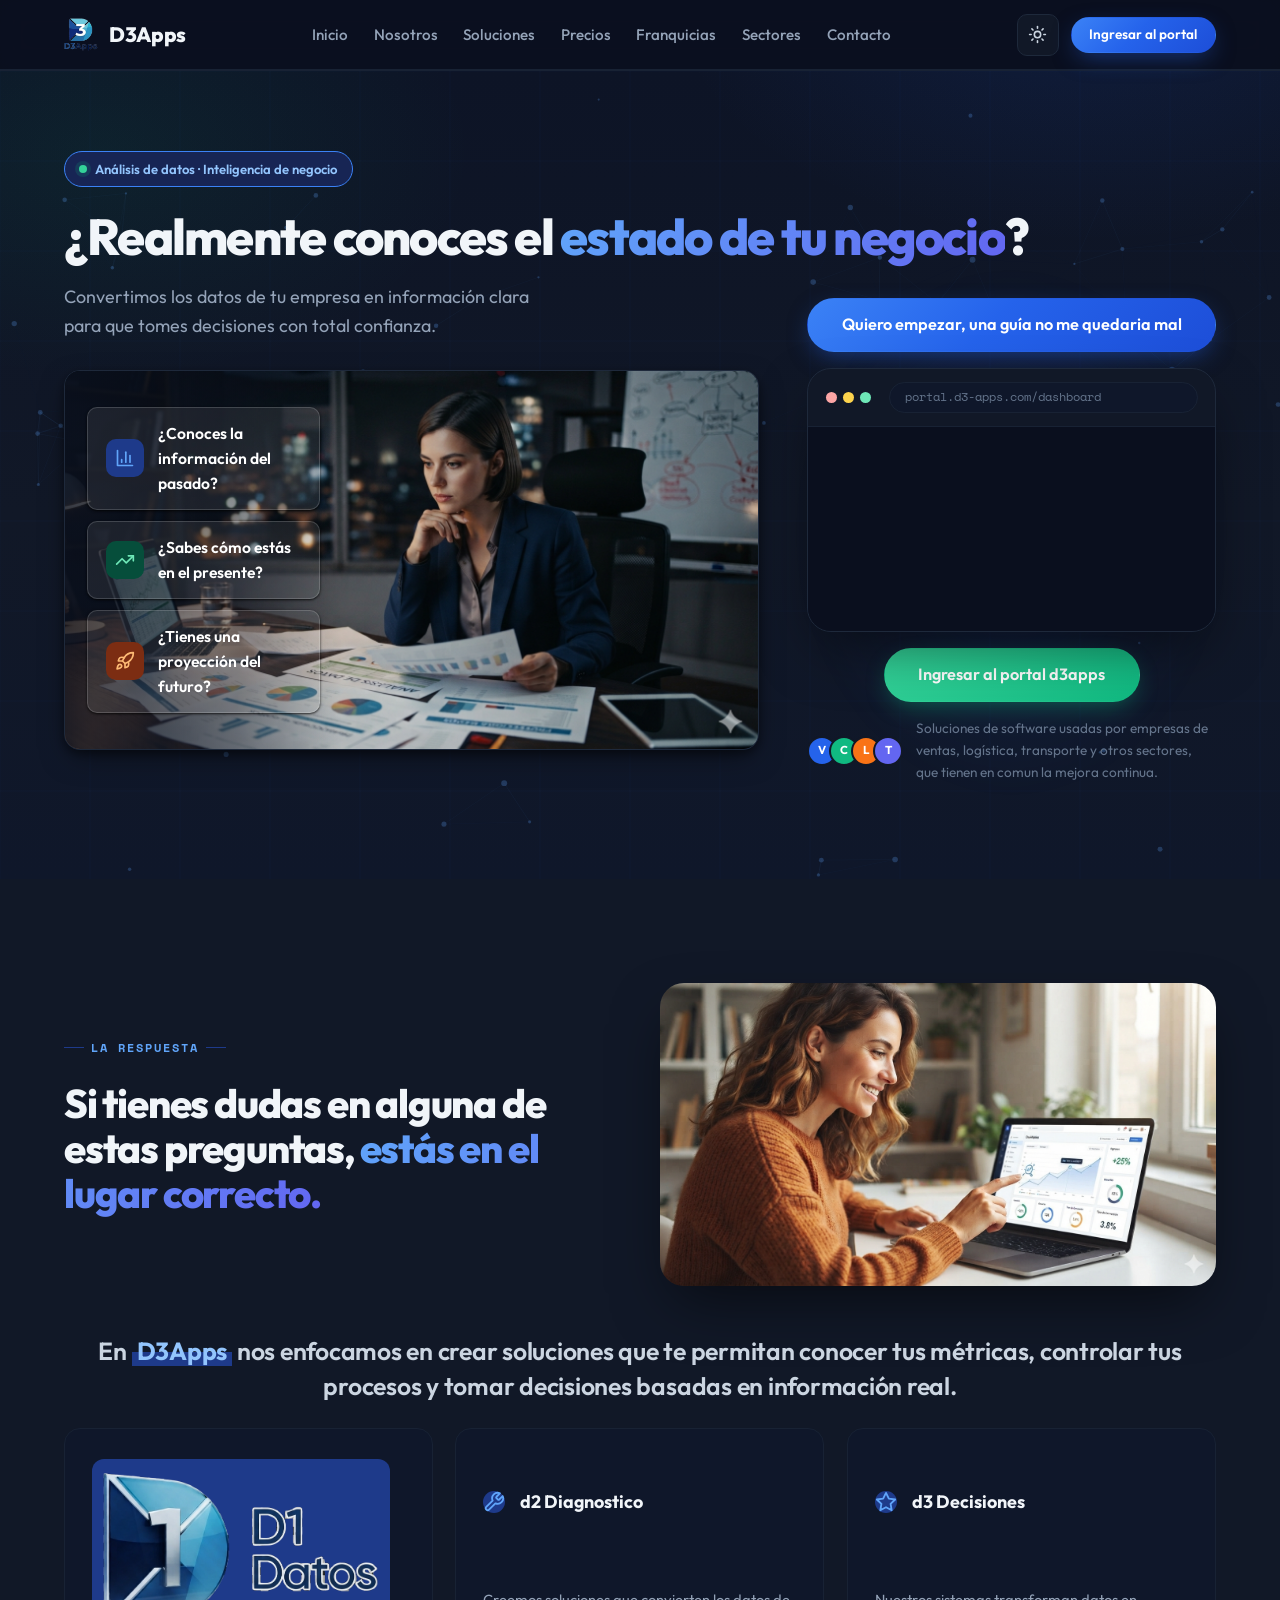
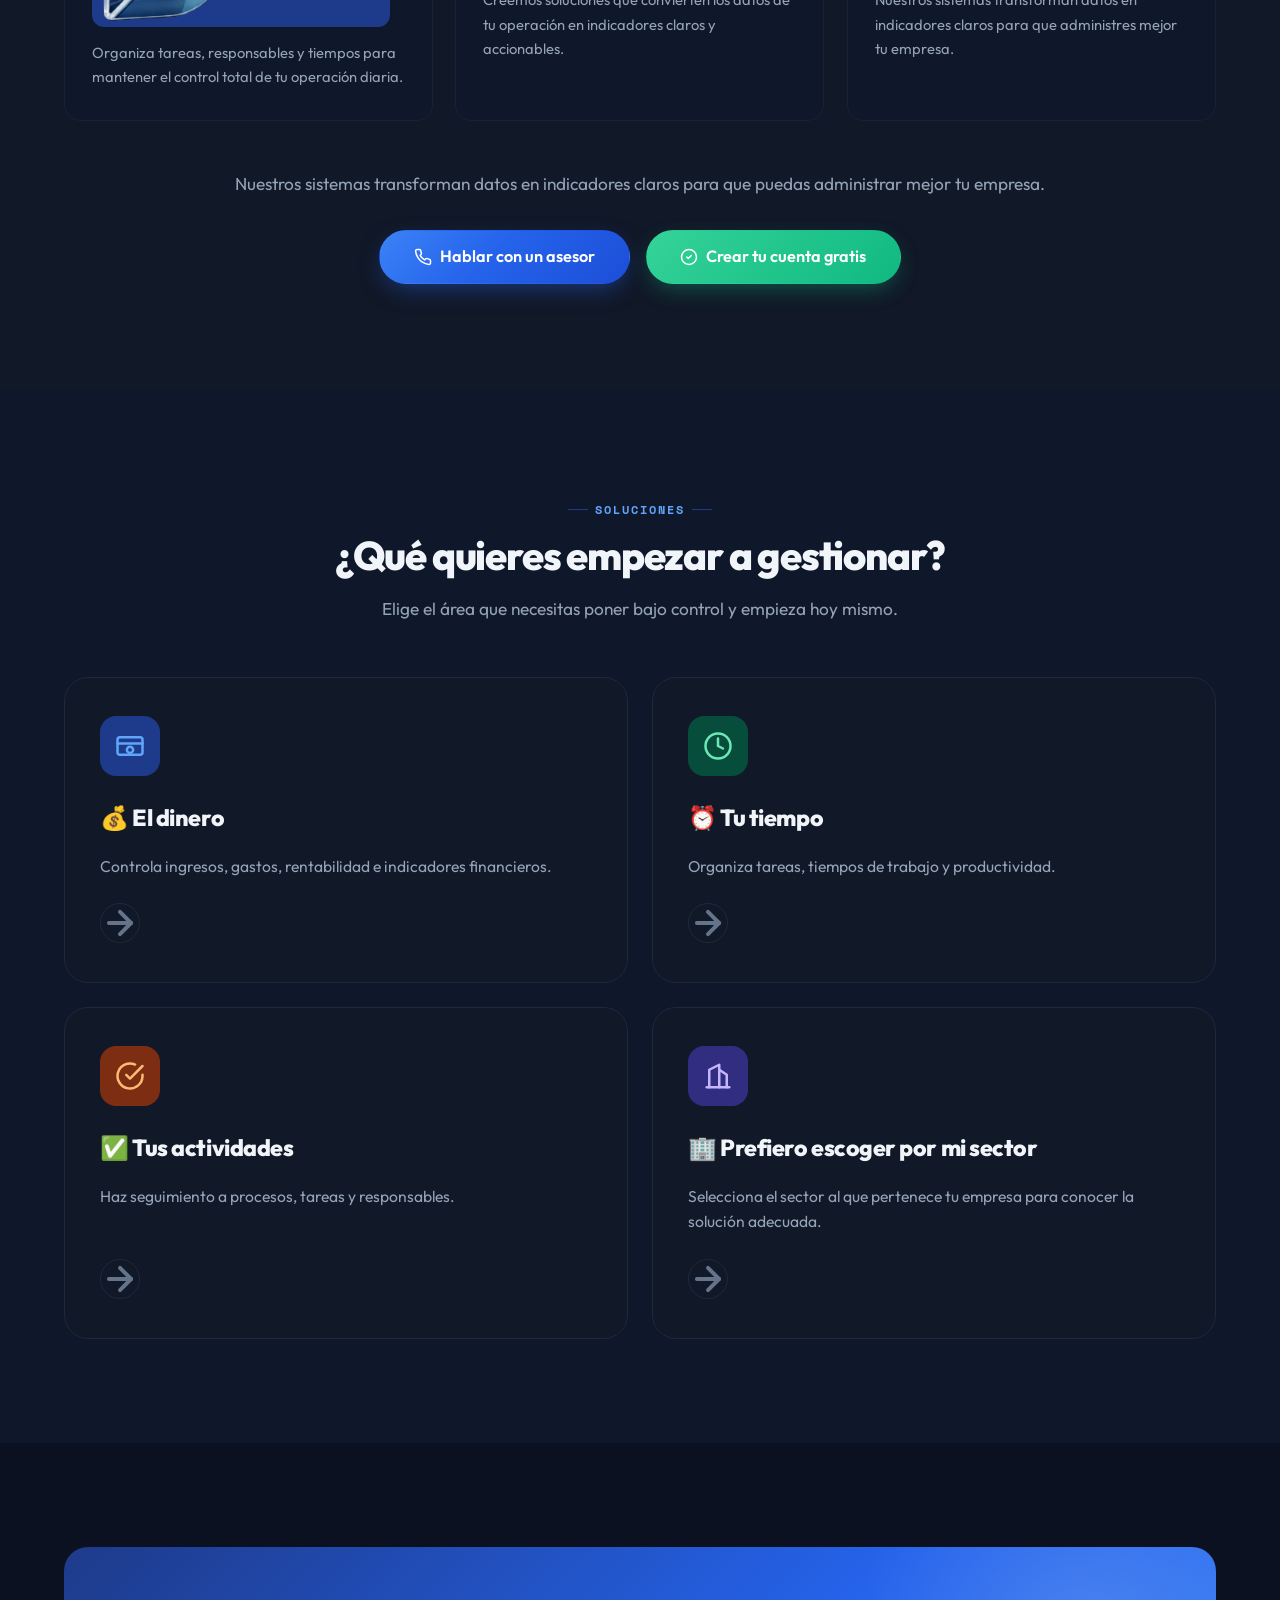
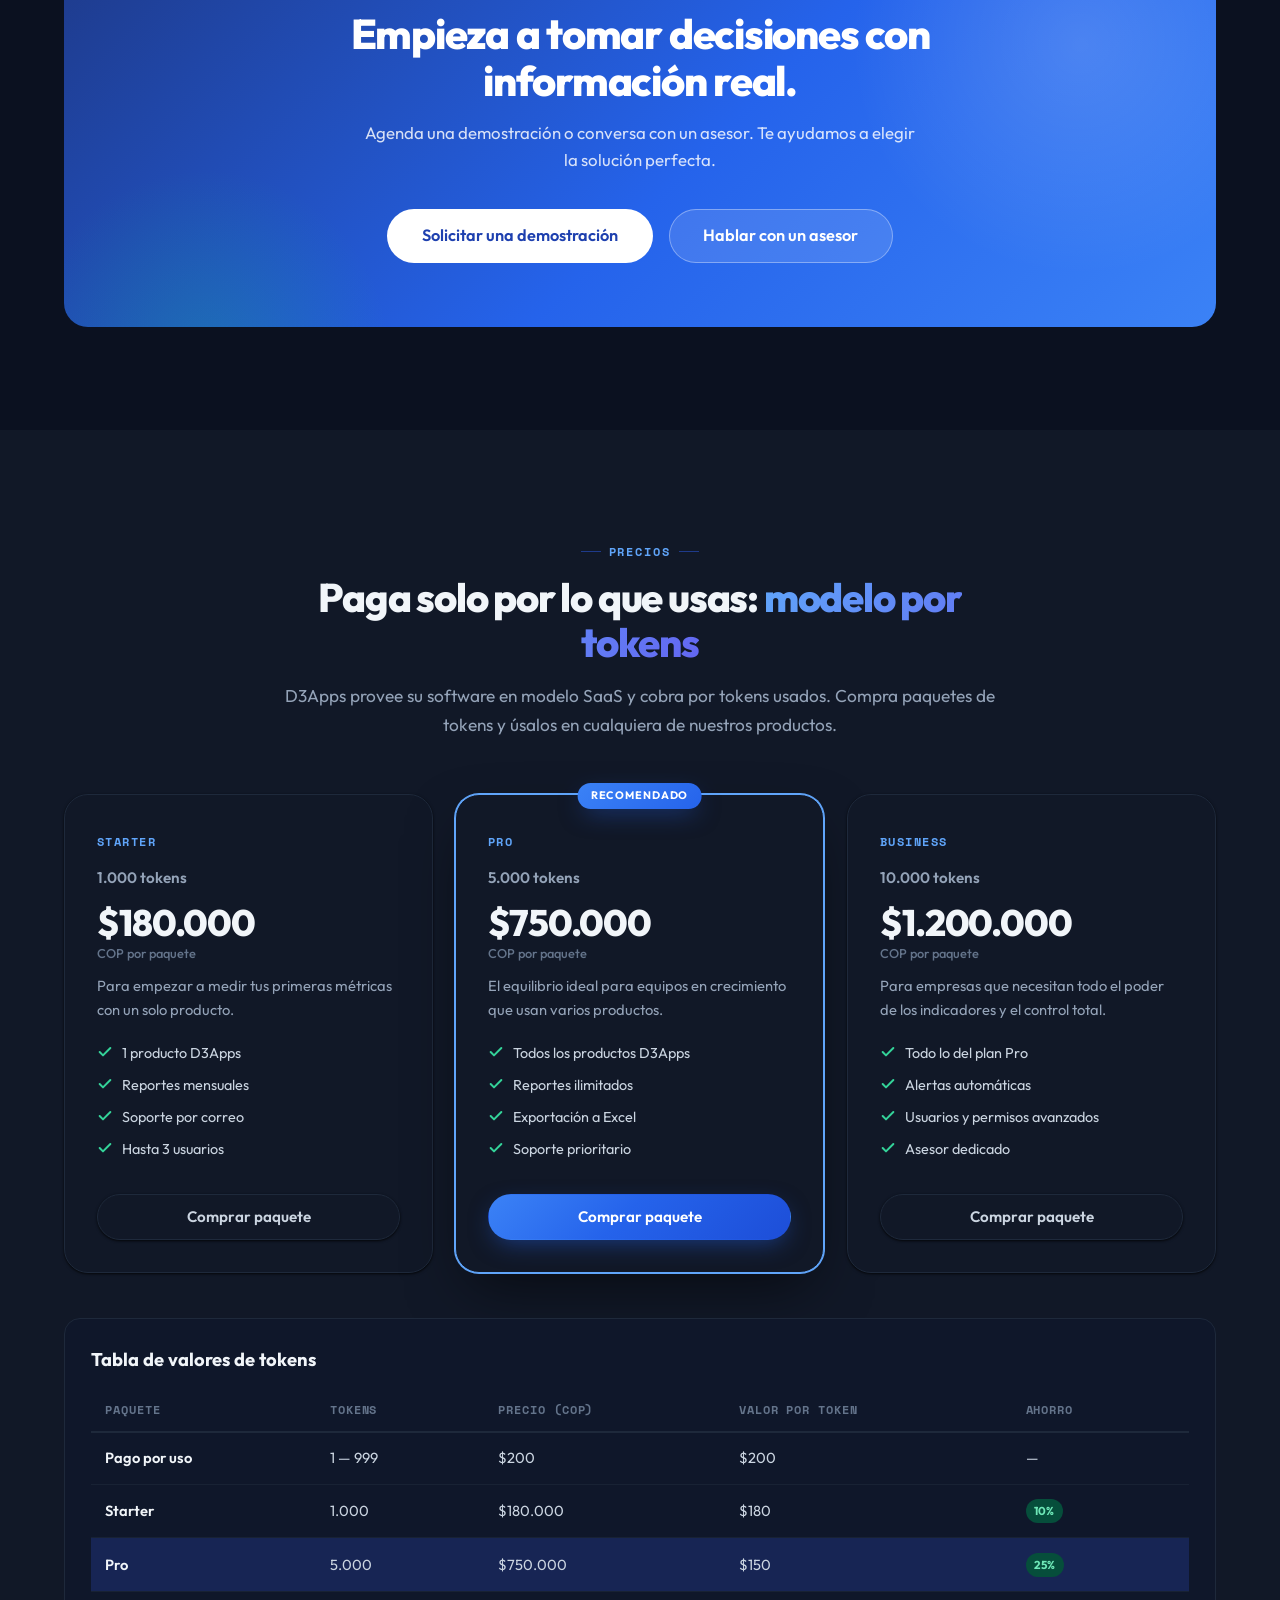
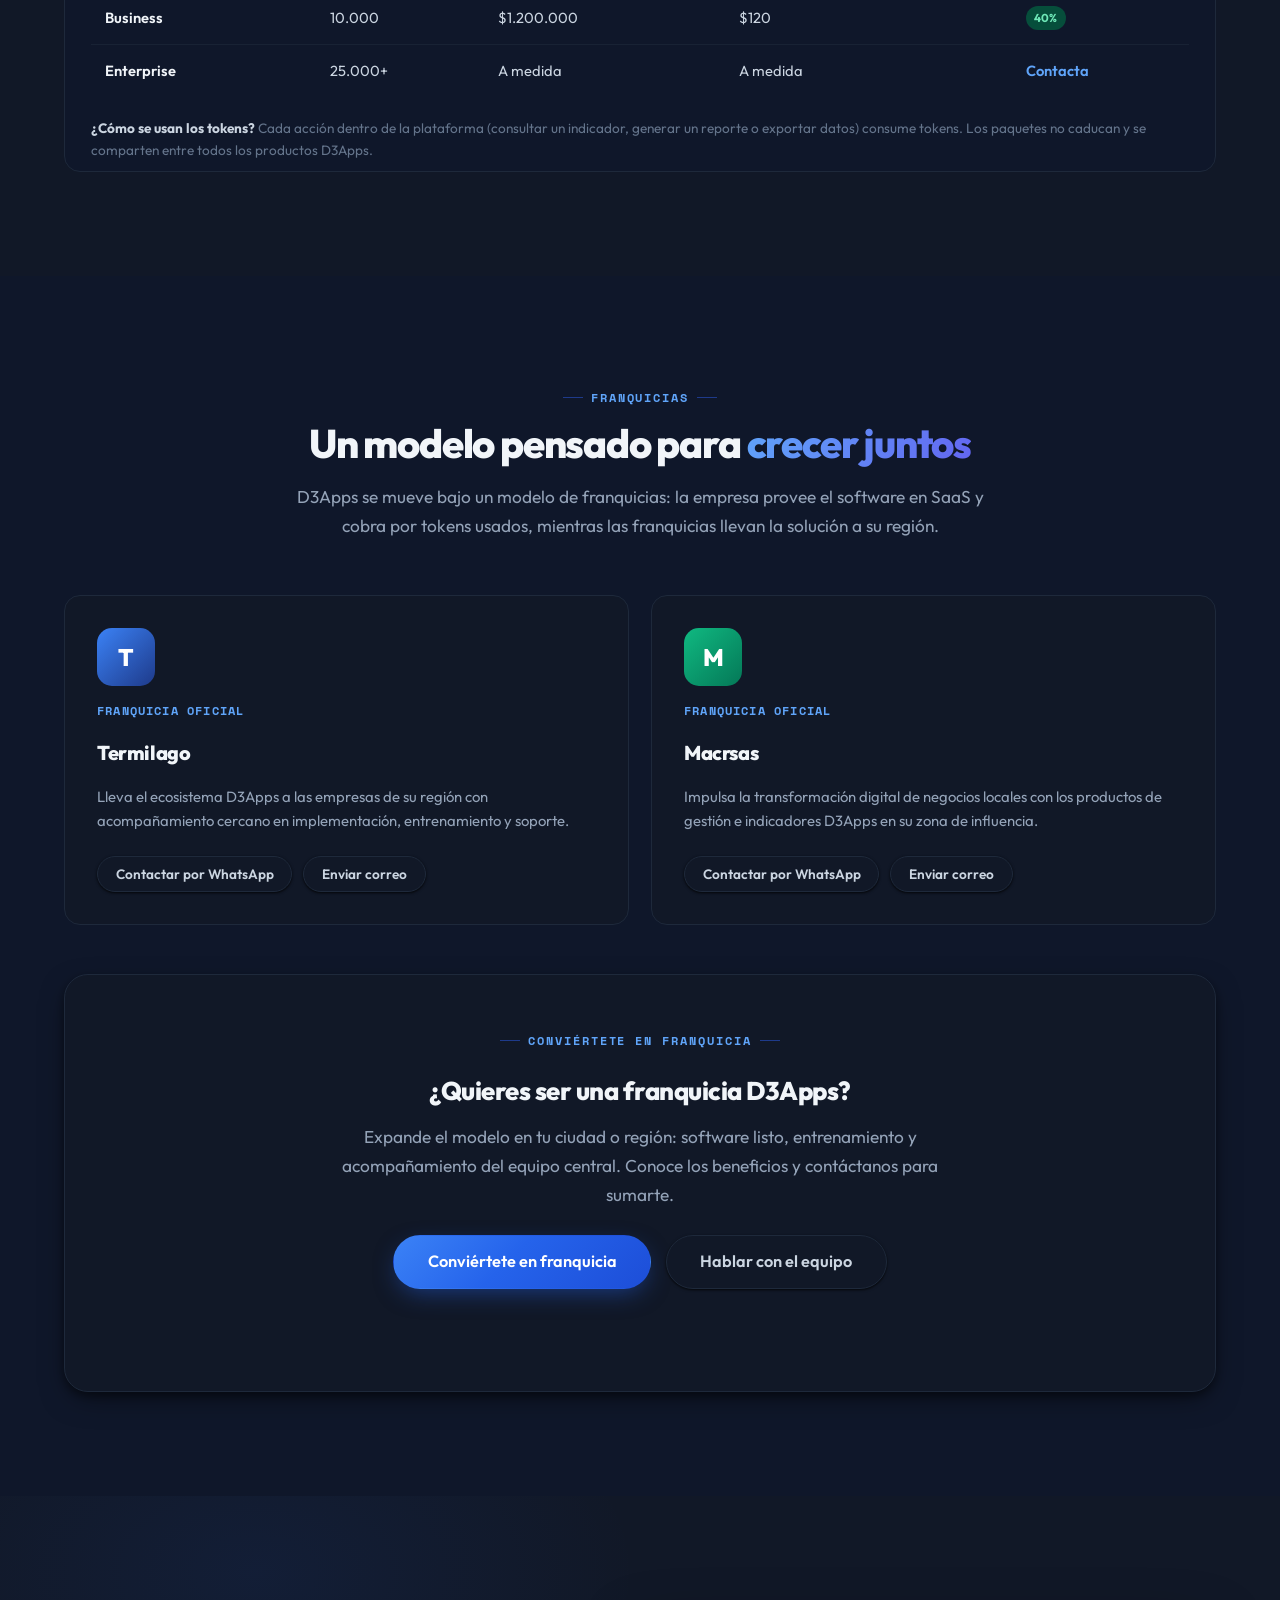
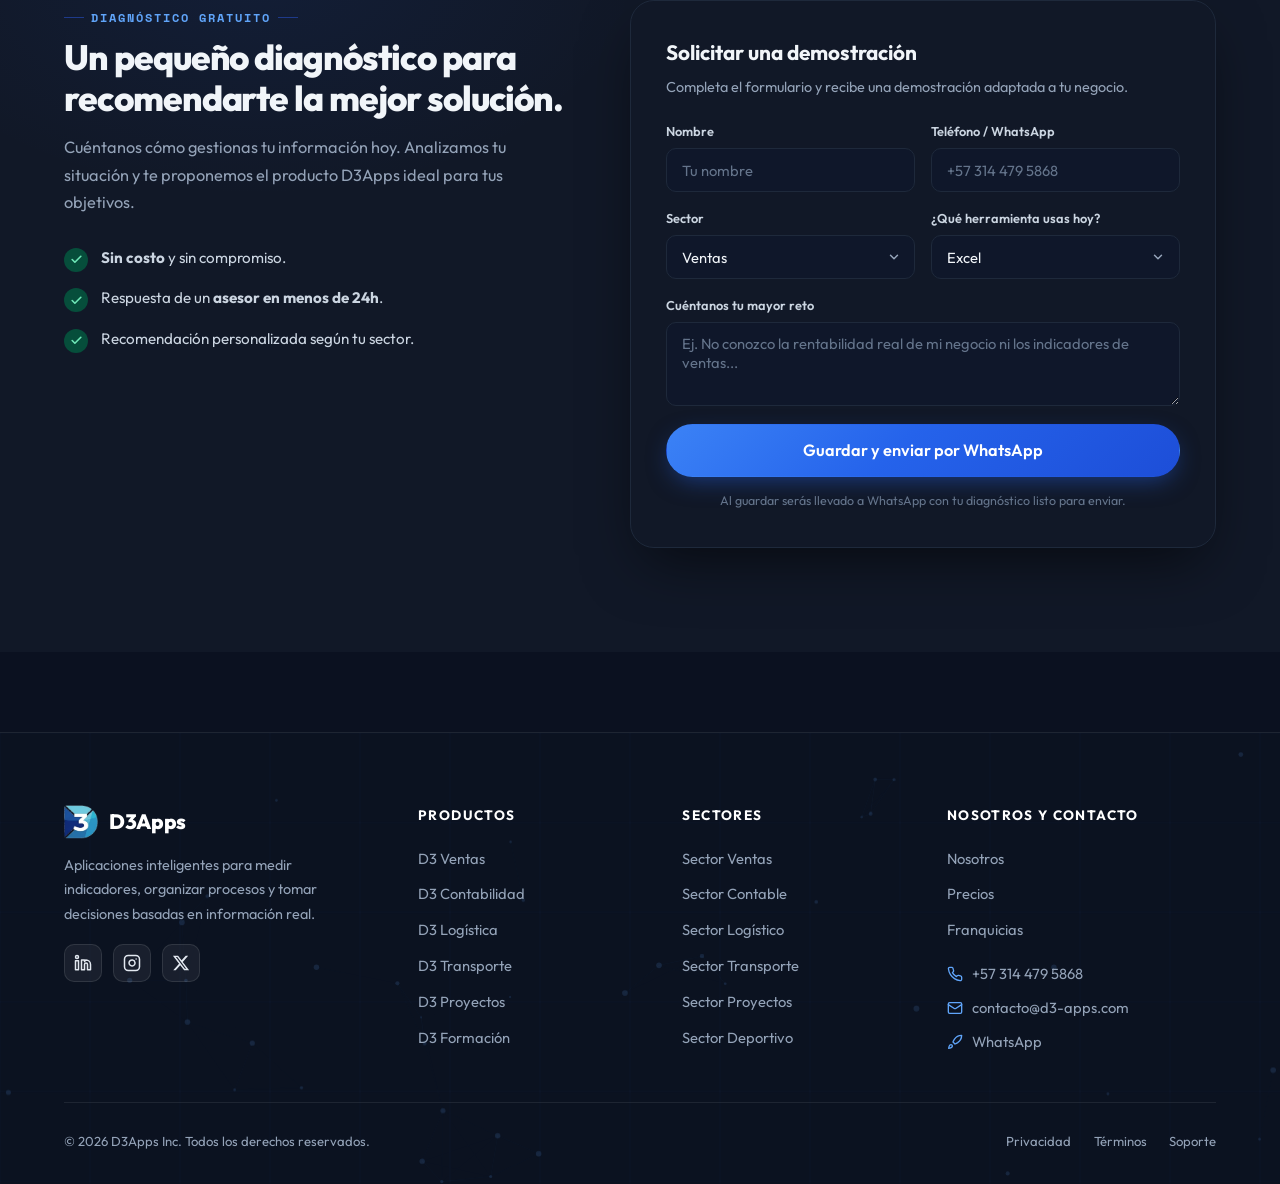
==== commit 950c4ec5: "Mejora de la sección soluciones" ====
--- a/html/index.html
+++ b/html/index.html
@@ -35,35 +35,54 @@
       <div class="container">
         <span class="hero-badge reveal"><span class="dot"></span> Análisis de datos · Inteligencia de negocio</span>
 
-            <h1 class="reveal reveal-delay-1">¿Realmente conoces el <span class="accent">estado de tu negocio</span>?</h1>
+        <h1 class="reveal reveal-delay-1">¿Realmente conoces el <span class="accent">estado de tu negocio</span>?</h1>
 
         <div class="hero-grid">
           <div class="hero-copy">
-            
+
             <p class="hero-sub reveal reveal-delay-2">
               Convertimos los datos de tu empresa en información clara para que tomes decisiones con total confianza.
             </p>
 
             <div class="hero-questions reveal reveal-delay-2">
               <div class="hero-photo">
-                <img class="hero-photo-img" src="icons/manager.png" alt="Gerente D3Apps revisando indicadores de su negocio">
+                <img class="hero-photo-img" src="icons/manager.png"
+                  alt="Gerente D3Apps revisando indicadores de su negocio">
               </div>
               <div class="hero-question-list">
                 <div class="hero-question">
                   <span class="q-icon q-icon--blue">
-                    <svg viewBox="0 0 24 24" fill="none" stroke="currentColor" stroke-width="2" stroke-linecap="round" stroke-linejoin="round"><path d="M3 3v18h18"/><path d="M18 17V9"/><path d="M13 17V5"/><path d="M8 17v-3"/></svg>
+                    <svg viewBox="0 0 24 24" fill="none" stroke="currentColor" stroke-width="2" stroke-linecap="round"
+                      stroke-linejoin="round">
+                      <path d="M3 3v18h18" />
+                      <path d="M18 17V9" />
+                      <path d="M13 17V5" />
+                      <path d="M8 17v-3" />
+                    </svg>
                   </span>
                   <span>¿Conoces la información del pasado?</span>
                 </div>
                 <div class="hero-question">
                   <span class="q-icon q-icon--green">
-                    <svg viewBox="0 0 24 24" fill="none" stroke="currentColor" stroke-width="2" stroke-linecap="round" stroke-linejoin="round"><polyline points="22 7 13.5 15.5 8.5 10.5 2 17"/><polyline points="16 7 22 7 22 13"/></svg>
+                    <svg viewBox="0 0 24 24" fill="none" stroke="currentColor" stroke-width="2" stroke-linecap="round"
+                      stroke-linejoin="round">
+                      <polyline points="22 7 13.5 15.5 8.5 10.5 2 17" />
+                      <polyline points="16 7 22 7 22 13" />
+                    </svg>
                   </span>
                   <span>¿Sabes cómo estás en el presente?</span>
                 </div>
                 <div class="hero-question">
                   <span class="q-icon q-icon--orange">
-                    <svg viewBox="0 0 24 24" fill="none" stroke="currentColor" stroke-width="2" stroke-linecap="round" stroke-linejoin="round"><path d="M4.5 16.5c-1.5 1.26-2 5-2 5s3.74-.5 5-2c.71-.84.7-2.13-.09-2.91a2.18 2.18 0 0 0-2.91-.09z"/><path d="m12 15-3-3a22 22 0 0 1 2-3.95A12.88 12.88 0 0 1 22 2c0 2.72-.78 7.5-6 11a22.35 22.35 0 0 1-4 2z"/><path d="M9 12H4s.55-3.03 2-4c1.62-1.08 5 0 5 0"/><path d="M12 15v5s3.03-.55 4-2c1.08-1.62 0-5 0-5"/></svg>
+                    <svg viewBox="0 0 24 24" fill="none" stroke="currentColor" stroke-width="2" stroke-linecap="round"
+                      stroke-linejoin="round">
+                      <path
+                        d="M4.5 16.5c-1.5 1.26-2 5-2 5s3.74-.5 5-2c.71-.84.7-2.13-.09-2.91a2.18 2.18 0 0 0-2.91-.09z" />
+                      <path
+                        d="m12 15-3-3a22 22 0 0 1 2-3.95A12.88 12.88 0 0 1 22 2c0 2.72-.78 7.5-6 11a22.35 22.35 0 0 1-4 2z" />
+                      <path d="M9 12H4s.55-3.03 2-4c1.62-1.08 5 0 5 0" />
+                      <path d="M12 15v5s3.03-.55 4-2c1.08-1.62 0-5 0-5" />
+                    </svg>
                   </span>
                   <span>¿Tienes una proyección del futuro?</span>
                 </div>
@@ -75,23 +94,26 @@
           <!-- Dashboard visual -->
           <div class="hero-visual reveal reveal-delay-2">
             <div class="glow"></div>
-            
+
             <div class="hero-actions reveal reveal-delay-3">
               <a href="#contacto" class="btn btn-primary btn-lg">Quiero empezar, una guía no me quedaria mal</a>
             </div>
 
-            <div class="dashboard">
-              <div class="dashboard-bar">
-                <span class="dot"></span><span class="dot"></span><span class="dot"></span>
-                <span class="url">portal.d3-apps.com/dashboard</span>
-              </div>
-              <video class="dashboard-video" autoplay muted loop playsinline>
-                <source src="icons/D3Apps_logo_animation_data_design_202606181210.mp4" type="video/mp4">
-              </video>
-            </div>
+            <a href="https://portal.d3-apps.com" target="_blank" rel="noopener" class="dashboard-link">
+              <div class="dashboard">
+                <div class="dashboard-bar">
+                  <span class="dot"></span><span class="dot"></span><span class="dot"></span>
+                  <span class="url">portal.d3-apps.com/dashboard</span>
+                </div>
+                <video class="dashboard-video" autoplay muted loop playsinline>
+                  <source src="icons/D3Apps_logo_animation_data_design_202606181210.mp4" type="video/mp4">
+                </video>
+              </div>
+            </a>
 
             <div class="hero-actions reveal reveal-delay-3">
-              <a href="https://portal.d3-apps.com" class="btn btn-secondary btn-lg">Ingresar al portal d3apps</a>
+              <a href="https://portal.d3-apps.com" target="_blank" rel="noopener" class="btn btn-green btn-lg">Ingresar
+                al portal d3apps</a>
             </div>
 
             <div class="hero-trust reveal reveal-delay-4">
@@ -101,7 +123,7 @@
                 <span style="background:#f97316">L</span>
                 <span style="background:#6366f1">T</span>
               </div>
-              <span>Soluciones usadas por empresas de ventas, logística, transporte y más.</span>
+              <span>Soluciones de software usadas por empresas de ventas, logística, transporte y otros sectores, que tienen en comun la mejora continua.</span>
             </div>
           </div>
         </div>
@@ -111,32 +133,15 @@
     <!-- ======================= ACERCA / DUDAS ======================= -->
     <section class="about-section" id="nosotros">
       <div class="container">
-        <div class="section-header reveal">
-          <span class="section-label">La respuesta</span>
-          <h2 class="section-title">Si tienes dudas en alguna de estas preguntas, <span class="accent">estás en el lugar correcto.</span></h2>
-        </div>
-
-        <div class="about-cards">
-          <div class="about-card reveal reveal-delay-1">
-            <div class="a-icon">
-              <svg viewBox="0 0 24 24" fill="none" stroke="currentColor" stroke-width="2" stroke-linecap="round" stroke-linejoin="round"><circle cx="12" cy="12" r="10"/><circle cx="12" cy="12" r="6"/><circle cx="12" cy="12" r="2"/></svg>
-            </div>
-            <h3>d1 Datos</h3>
-            <p>Organiza tareas, responsables y tiempos para mantener el control total de tu operación diaria.</p>
-          </div>
-          <div class="about-card reveal reveal-delay-2">
-            <div class="a-icon">
-              <svg viewBox="0 0 24 24" fill="none" stroke="currentColor" stroke-width="2" stroke-linecap="round" stroke-linejoin="round"><path d="M14.7 6.3a1 1 0 0 0 0 1.4l1.6 1.6a1 1 0 0 0 1.4 0l3.77-3.77a6 6 0 0 1-7.94 7.94l-6.91 6.91a2.12 2.12 0 0 1-3-3l6.91-6.91a6 6 0 0 1 7.94-7.94l-3.76 3.76z"/></svg>
-            </div>
-            <h3>d2 Diagnostico</h3>
-            <p>Creemos soluciones que convierten los datos de tu operación en indicadores claros y accionables.</p>
-          </div>
-          <div class="about-card reveal reveal-delay-3">
-            <div class="a-icon">
-              <svg viewBox="0 0 24 24" fill="none" stroke="currentColor" stroke-width="2" stroke-linecap="round" stroke-linejoin="round"><polygon points="12 2 15.09 8.26 22 9.27 17 14.14 18.18 21.02 12 17.77 5.82 21.02 7 14.14 2 9.27 8.91 8.26 12 2"/></svg>
-            </div>
-            <h3>d3 Decisiones</h3>
-            <p>Nuestros sistemas transforman datos en indicadores claros para que administres mejor tu empresa.</p>
+        <div class="about-hero reveal">
+          <div class="about-hero-text">
+            <span class="section-label">La respuesta</span>
+            <h2 class="section-title">Si tienes dudas en alguna de estas preguntas, <span class="accent">estás en el
+                lugar correcto.</span></h2>
+          </div>
+          <div class="about-hero-img">
+            <img src="icons/solucion.png" alt="Mira como D3Apps transforma tus datos en decisiones claras"
+              loading="lazy">
           </div>
         </div>
 
@@ -145,9 +150,157 @@
             En <mark>D3Apps</mark> nos enfocamos en crear soluciones que te permitan conocer tus métricas, controlar tus
             procesos y tomar decisiones basadas en información real.
           </blockquote>
-          <p class="section-desc" style="max-width:640px;margin:0 auto">
+        </div>
+
+        <div class="about-cards">
+          <div class="about-card reveal reveal-delay-1">
+            <div class="a-icon">
+              <img src="icons/D1.png" alt="D1 Datos">
+            </div>
+            <p>Organiza tareas, responsables y tiempos para mantener el control total de tu operación diaria.</p>
+          </div>
+          <div class="about-card reveal reveal-delay-2">
+            <div class="a-icon">
+              <svg viewBox="0 0 24 24" fill="none" stroke="currentColor" stroke-width="2" stroke-linecap="round"
+                stroke-linejoin="round">
+                <path
+                  d="M14.7 6.3a1 1 0 0 0 0 1.4l1.6 1.6a1 1 0 0 0 1.4 0l3.77-3.77a6 6 0 0 1-7.94 7.94l-6.91 6.91a2.12 2.12 0 0 1-3-3l6.91-6.91a6 6 0 0 1 7.94-7.94l-3.76 3.76z" />
+              </svg>
+            </div>
+            <h3>d2 Diagnostico</h3>
+            <p>Creemos soluciones que convierten los datos de tu operación en indicadores claros y accionables.</p>
+          </div>
+          <div class="about-card reveal reveal-delay-3">
+            <div class="a-icon">
+              <svg viewBox="0 0 24 24" fill="none" stroke="currentColor" stroke-width="2" stroke-linecap="round"
+                stroke-linejoin="round">
+                <polygon
+                  points="12 2 15.09 8.26 22 9.27 17 14.14 18.18 21.02 12 17.77 5.82 21.02 7 14.14 2 9.27 8.91 8.26 12 2" />
+              </svg>
+            </div>
+            <h3>d3 Decisiones</h3>
+            <p>Nuestros sistemas transforman datos en indicadores claros para que administres mejor tu empresa.</p>
+          </div>
+        </div>
+        <div class="about-quote reveal">
+          <p class="section-desc" style="margin:0 auto">
             Nuestros sistemas transforman datos en indicadores claros para que puedas administrar mejor tu empresa.
           </p>
+        </div>
+
+        <div class="about-cta reveal reveal-delay-4">
+          <a href="https://wa.me/573144795868" target="_blank" rel="noopener" class="btn btn-primary btn-lg">
+            <svg viewBox="0 0 24 24" fill="none" stroke="currentColor" stroke-width="2" stroke-linecap="round"
+              stroke-linejoin="round" width="20" height="20">
+              <path
+                d="M22 16.92v3a2 2 0 0 1-2.18 2 19.79 19.79 0 0 1-8.63-3.07 19.5 19.5 0 0 1-6-6 19.79 19.79 0 0 1-3.07-8.67A2 2 0 0 1 4.11 2h3a2 2 0 0 1 2 1.72 12.84 12.84 0 0 0 .7 2.81 2 2 0 0 1-.45 2.11L8.09 9.91a16 16 0 0 0 6 6l1.27-1.27a2 2 0 0 1 2.11-.45 12.84 12.84 0 0 0 2.81.7A2 2 0 0 1 22 16.92z" />
+            </svg>
+            Hablar con un asesor
+          </a>
+          <a href="https://portal.d3-apps.com" target="_blank" rel="noopener" class="btn btn-green btn-lg">
+            <svg viewBox="0 0 24 24" fill="none" stroke="currentColor" stroke-width="2" stroke-linecap="round"
+              stroke-linejoin="round" width="20" height="20">
+              <path d="M12 22c5.523 0 10-4.477 10-10S17.523 2 12 2 2 6.477 2 12s4.477 10 10 10z" />
+              <path d="m9 12 2 2 4-4" />
+            </svg>
+            Crear tu cuenta gratis
+          </a>
+        </div>
+
+      </div>
+    </section>
+
+    <!-- ======================= SOLUCIONES ======================= -->
+    <section class="options-section" id="soluciones">
+      <div class="container">
+        <div class="section-header reveal">
+          <span class="section-label">Soluciones</span>
+          <h2 class="section-title">¿Qué quieres empezar a gestionar?</h2>
+          <p class="section-desc">Elige el área que necesitas poner bajo control y empieza hoy mismo.</p>
+        </div>
+
+        <div class="options-grid">
+          <!-- El dinero -->
+          <a href="d3-contabilidad-colombia.html" class="option-card option-card--blue reveal">
+            <div class="option-icon option-icon--blue">
+              <svg viewBox="0 0 24 24" fill="none" stroke="currentColor" stroke-width="2" stroke-linecap="round"
+                stroke-linejoin="round">
+                <rect width="20" height="14" x="2" y="5" rx="2" />
+                <line x1="2" x2="22" y1="10" y2="10" />
+                <circle cx="12" cy="15" r="2.5" />
+              </svg>
+            </div>
+            <h3>💰 El dinero</h3>
+            <p>Controla ingresos, gastos, rentabilidad e indicadores financieros.</p>
+            <span class="option-arrow">
+              <svg viewBox="0 0 24 24" fill="none" stroke="currentColor" stroke-width="2.5" stroke-linecap="round"
+                stroke-linejoin="round">
+                <line x1="5" x2="19" y1="12" y2="12" />
+                <polyline points="12 5 19 12 12 19" />
+              </svg>
+            </span>
+          </a>
+
+          <!-- Tu tiempo -->
+          <a href="d3-proyectos.html" class="option-card option-card--green reveal reveal-delay-1">
+            <div class="option-icon option-icon--green">
+              <svg viewBox="0 0 24 24" fill="none" stroke="currentColor" stroke-width="2" stroke-linecap="round"
+                stroke-linejoin="round">
+                <circle cx="12" cy="12" r="10" />
+                <polyline points="12 6 12 12 16 14" />
+              </svg>
+            </div>
+            <h3>⏰ Tu tiempo</h3>
+            <p>Organiza tareas, tiempos de trabajo y productividad.</p>
+            <span class="option-arrow">
+              <svg viewBox="0 0 24 24" fill="none" stroke="currentColor" stroke-width="2.5" stroke-linecap="round"
+                stroke-linejoin="round">
+                <line x1="5" x2="19" y1="12" y2="12" />
+                <polyline points="12 5 19 12 12 19" />
+              </svg>
+            </span>
+          </a>
+
+          <!-- Tus actividades -->
+          <a href="d3-logistica.html" class="option-card option-card--orange reveal reveal-delay-2">
+            <div class="option-icon option-icon--orange">
+              <svg viewBox="0 0 24 24" fill="none" stroke="currentColor" stroke-width="2" stroke-linecap="round"
+                stroke-linejoin="round">
+                <path d="M22 11.08V12a10 10 0 1 1-5.93-9.14" />
+                <polyline points="22 4 12 14.01 9 11.01" />
+              </svg>
+            </div>
+            <h3>✅ Tus actividades</h3>
+            <p>Haz seguimiento a procesos, tareas y responsables.</p>
+            <span class="option-arrow">
+              <svg viewBox="0 0 24 24" fill="none" stroke="currentColor" stroke-width="2.5" stroke-linecap="round"
+                stroke-linejoin="round">
+                <line x1="5" x2="19" y1="12" y2="12" />
+                <polyline points="12 5 19 12 12 19" />
+              </svg>
+            </span>
+          </a>
+
+          <!-- Por sector -->
+          <a href="#sectores" class="option-card option-card--purple reveal reveal-delay-3 sector-trigger">
+            <div class="option-icon option-icon--purple">
+              <svg viewBox="0 0 24 24" fill="none" stroke="currentColor" stroke-width="2" stroke-linecap="round"
+                stroke-linejoin="round">
+                <path d="M3 21h18" />
+                <path d="M5 21V7l8-4v18" />
+                <path d="M19 21V11l-6-4" />
+              </svg>
+            </div>
+            <h3>🏢 Prefiero escoger por mi sector</h3>
+            <p>Selecciona el sector al que pertenece tu empresa para conocer la solución adecuada.</p>
+            <span class="option-arrow">
+              <svg viewBox="0 0 24 24" fill="none" stroke="currentColor" stroke-width="2.5" stroke-linecap="round"
+                stroke-linejoin="round">
+                <line x1="5" x2="19" y1="12" y2="12" />
+                <polyline points="12 5 19 12 12 19" />
+              </svg>
+            </span>
+          </a>
         </div>
       </div>
     </section>
@@ -160,69 +313,9 @@
           <p>Agenda una demostración o conversa con un asesor. Te ayudamos a elegir la solución perfecta.</p>
           <div class="cta-actions">
             <a href="#contacto" class="btn btn-white btn-lg">Solicitar una demostración</a>
-            <a href="https://wa.me/573144795868" target="_blank" rel="noopener" class="btn btn-ghost btn-lg">Hablar con un asesor</a>
-          </div>
-        </div>
-      </div>
-    </section>
-
-    <!-- ======================= SOLUCIONES ======================= -->
-    <section class="options-section" id="soluciones">
-      <div class="container">
-        <div class="section-header reveal">
-          <span class="section-label">Soluciones</span>
-          <h2 class="section-title">¿Qué quieres empezar a gestionar?</h2>
-          <p class="section-desc">Elige el área que necesitas poner bajo control y empieza hoy mismo.</p>
-        </div>
-
-        <div class="options-grid">
-          <!-- El dinero -->
-          <a href="d3-contabilidad-colombia.html" class="option-card option-card--blue reveal">
-            <div class="option-icon option-icon--blue">
-              <svg viewBox="0 0 24 24" fill="none" stroke="currentColor" stroke-width="2" stroke-linecap="round" stroke-linejoin="round"><rect width="20" height="14" x="2" y="5" rx="2"/><line x1="2" x2="22" y1="10" y2="10"/><circle cx="12" cy="15" r="2.5"/></svg>
-            </div>
-            <h3>💰 El dinero</h3>
-            <p>Controla ingresos, gastos, rentabilidad e indicadores financieros.</p>
-            <span class="option-arrow">
-              <svg viewBox="0 0 24 24" fill="none" stroke="currentColor" stroke-width="2.5" stroke-linecap="round" stroke-linejoin="round"><line x1="5" x2="19" y1="12" y2="12"/><polyline points="12 5 19 12 12 19"/></svg>
-            </span>
-          </a>
-
-          <!-- Tu tiempo -->
-          <a href="d3-proyectos.html" class="option-card option-card--green reveal reveal-delay-1">
-            <div class="option-icon option-icon--green">
-              <svg viewBox="0 0 24 24" fill="none" stroke="currentColor" stroke-width="2" stroke-linecap="round" stroke-linejoin="round"><circle cx="12" cy="12" r="10"/><polyline points="12 6 12 12 16 14"/></svg>
-            </div>
-            <h3>⏰ Tu tiempo</h3>
-            <p>Organiza tareas, tiempos de trabajo y productividad.</p>
-            <span class="option-arrow">
-              <svg viewBox="0 0 24 24" fill="none" stroke="currentColor" stroke-width="2.5" stroke-linecap="round" stroke-linejoin="round"><line x1="5" x2="19" y1="12" y2="12"/><polyline points="12 5 19 12 12 19"/></svg>
-            </span>
-          </a>
-
-          <!-- Tus actividades -->
-          <a href="d3-logistica.html" class="option-card option-card--orange reveal reveal-delay-2">
-            <div class="option-icon option-icon--orange">
-              <svg viewBox="0 0 24 24" fill="none" stroke="currentColor" stroke-width="2" stroke-linecap="round" stroke-linejoin="round"><path d="M22 11.08V12a10 10 0 1 1-5.93-9.14"/><polyline points="22 4 12 14.01 9 11.01"/></svg>
-            </div>
-            <h3>✅ Tus actividades</h3>
-            <p>Haz seguimiento a procesos, tareas y responsables.</p>
-            <span class="option-arrow">
-              <svg viewBox="0 0 24 24" fill="none" stroke="currentColor" stroke-width="2.5" stroke-linecap="round" stroke-linejoin="round"><line x1="5" x2="19" y1="12" y2="12"/><polyline points="12 5 19 12 12 19"/></svg>
-            </span>
-          </a>
-
-          <!-- Por sector -->
-          <a href="#sectores" class="option-card option-card--purple reveal reveal-delay-3 sector-trigger">
-            <div class="option-icon option-icon--purple">
-              <svg viewBox="0 0 24 24" fill="none" stroke="currentColor" stroke-width="2" stroke-linecap="round" stroke-linejoin="round"><path d="M3 21h18"/><path d="M5 21V7l8-4v18"/><path d="M19 21V11l-6-4"/></svg>
-            </div>
-            <h3>🏢 Prefiero escoger por mi sector</h3>
-            <p>Selecciona el sector al que pertenece tu empresa para conocer la solución adecuada.</p>
-            <span class="option-arrow">
-              <svg viewBox="0 0 24 24" fill="none" stroke="currentColor" stroke-width="2.5" stroke-linecap="round" stroke-linejoin="round"><line x1="5" x2="19" y1="12" y2="12"/><polyline points="12 5 19 12 12 19"/></svg>
-            </span>
-          </a>
+            <a href="https://wa.me/573144795868" target="_blank" rel="noopener" class="btn btn-ghost btn-lg">Hablar con
+              un asesor</a>
+          </div>
         </div>
       </div>
     </section>
@@ -239,7 +332,11 @@
         <div class="sectors-grid">
           <div class="sector-card reveal">
             <div class="s-icon" style="background:var(--primary-soft);color:var(--primary)">
-              <svg viewBox="0 0 24 24" fill="none" stroke="currentColor" stroke-width="2" stroke-linecap="round" stroke-linejoin="round"><path d="M14.7 6.3a1 1 0 0 0 0 1.4l1.6 1.6a1 1 0 0 0 1.4 0l3.77-3.77a6 6 0 0 1-7.94 7.94l-6.91 6.91a2.12 2.12 0 0 1-3-3l6.91-6.91a6 6 0 0 1 7.94-7.94l-3.76 3.76z"/></svg>
+              <svg viewBox="0 0 24 24" fill="none" stroke="currentColor" stroke-width="2" stroke-linecap="round"
+                stroke-linejoin="round">
+                <path
+                  d="M14.7 6.3a1 1 0 0 0 0 1.4l1.6 1.6a1 1 0 0 0 1.4 0l3.77-3.77a6 6 0 0 1-7.94 7.94l-6.91 6.91a2.12 2.12 0 0 1-3-3l6.91-6.91a6 6 0 0 1 7.94-7.94l-3.76 3.76z" />
+              </svg>
             </div>
             <h3>Sector Ventas</h3>
             <a href="d3-ventas.html" class="btn btn-secondary btn-sm">Ver solución</a>
@@ -247,7 +344,11 @@
 
           <div class="sector-card reveal reveal-delay-1">
             <div class="s-icon" style="background:var(--green-soft);color:var(--green-dark)">
-              <svg viewBox="0 0 24 24" fill="none" stroke="currentColor" stroke-width="2" stroke-linecap="round" stroke-linejoin="round"><rect width="20" height="14" x="2" y="5" rx="2"/><line x1="2" x2="22" y1="10" y2="10"/></svg>
+              <svg viewBox="0 0 24 24" fill="none" stroke="currentColor" stroke-width="2" stroke-linecap="round"
+                stroke-linejoin="round">
+                <rect width="20" height="14" x="2" y="5" rx="2" />
+                <line x1="2" x2="22" y1="10" y2="10" />
+              </svg>
             </div>
             <h3>Sector Contable</h3>
             <a href="d3-contabilidad-colombia.html" class="btn btn-secondary btn-sm">Ver solución</a>
@@ -255,7 +356,12 @@
 
           <div class="sector-card reveal reveal-delay-2">
             <div class="s-icon" style="background:var(--orange-soft);color:var(--orange-dark)">
-              <svg viewBox="0 0 24 24" fill="none" stroke="currentColor" stroke-width="2" stroke-linecap="round" stroke-linejoin="round"><path d="M22 7h-9L7 3H2v13h20z"/><path d="M9 13v4"/><path d="M15 13v4"/></svg>
+              <svg viewBox="0 0 24 24" fill="none" stroke="currentColor" stroke-width="2" stroke-linecap="round"
+                stroke-linejoin="round">
+                <path d="M22 7h-9L7 3H2v13h20z" />
+                <path d="M9 13v4" />
+                <path d="M15 13v4" />
+              </svg>
             </div>
             <h3>Sector Logístico</h3>
             <a href="d3-logistica.html" class="btn btn-secondary btn-sm">Ver solución</a>
@@ -263,7 +369,14 @@
 
           <div class="sector-card reveal reveal-delay-1">
             <div class="s-icon" style="background:#ede9fe;color:#6d28d9">
-              <svg viewBox="0 0 24 24" fill="none" stroke="currentColor" stroke-width="2" stroke-linecap="round" stroke-linejoin="round"><path d="M14 18V6a2 2 0 0 0-2-2H4a2 2 0 0 0-2 2v11a1 1 0 0 0 1 1h2"/><path d="M15 18H9"/><path d="M19 18h2a1 1 0 0 0 1-1v-3.65a1 1 0 0 0-.22-.62l-3.48-4.35a1 1 0 0 0-.78-.38H14"/><circle cx="17" cy="18" r="2"/><circle cx="7" cy="18" r="2"/></svg>
+              <svg viewBox="0 0 24 24" fill="none" stroke="currentColor" stroke-width="2" stroke-linecap="round"
+                stroke-linejoin="round">
+                <path d="M14 18V6a2 2 0 0 0-2-2H4a2 2 0 0 0-2 2v11a1 1 0 0 0 1 1h2" />
+                <path d="M15 18H9" />
+                <path d="M19 18h2a1 1 0 0 0 1-1v-3.65a1 1 0 0 0-.22-.62l-3.48-4.35a1 1 0 0 0-.78-.38H14" />
+                <circle cx="17" cy="18" r="2" />
+                <circle cx="7" cy="18" r="2" />
+              </svg>
             </div>
             <h3>Sector Transporte</h3>
             <a href="d3-transporte.html" class="btn btn-secondary btn-sm">Ver solución</a>
@@ -271,7 +384,11 @@
 
           <div class="sector-card reveal reveal-delay-2">
             <div class="s-icon" style="background:#e0f2fe;color:#0284c7">
-              <svg viewBox="0 0 24 24" fill="none" stroke="currentColor" stroke-width="2" stroke-linecap="round" stroke-linejoin="round"><path d="M8 3H7a2 2 0 0 0-2 2v5a2 2 0 0 1-2 2 2 2 0 0 1 2 2v5c0 1.1.9 2 2 2h1"/><path d="M16 21h1a2 2 0 0 0 2-2v-5c0-1.1.9-2 2-2a2 2 0 0 1-2-2V5a2 2 0 0 0-2-2h-1"/></svg>
+              <svg viewBox="0 0 24 24" fill="none" stroke="currentColor" stroke-width="2" stroke-linecap="round"
+                stroke-linejoin="round">
+                <path d="M8 3H7a2 2 0 0 0-2 2v5a2 2 0 0 1-2 2 2 2 0 0 1 2 2v5c0 1.1.9 2 2 2h1" />
+                <path d="M16 21h1a2 2 0 0 0 2-2v-5c0-1.1.9-2 2-2a2 2 0 0 1-2-2V5a2 2 0 0 0-2-2h-1" />
+              </svg>
             </div>
             <h3>Sector Organización de Proyectos</h3>
             <a href="d3-proyectos.html" class="btn btn-secondary btn-sm">Ver solución</a>
@@ -279,14 +396,19 @@
 
           <div class="sector-card reveal reveal-delay-3">
             <div class="s-icon" style="background:#fef3c7;color:#b45309">
-              <svg viewBox="0 0 24 24" fill="none" stroke="currentColor" stroke-width="2" stroke-linecap="round" stroke-linejoin="round"><circle cx="12" cy="12" r="10"/><polygon points="10 8 16 12 10 16 10 8"/></svg>
+              <svg viewBox="0 0 24 24" fill="none" stroke="currentColor" stroke-width="2" stroke-linecap="round"
+                stroke-linejoin="round">
+                <circle cx="12" cy="12" r="10" />
+                <polygon points="10 8 16 12 10 16 10 8" />
+              </svg>
             </div>
             <h3>Sector Formación Deportiva</h3>
             <a href="d3-formacion.html" class="btn btn-secondary btn-sm">Ver solución</a>
           </div>
         </div>
 
-        <p class="sectors-note reveal">¿No encuentras tu sector? <a href="#contacto" style="color:var(--primary);font-weight:600">Escríbenos</a> y lo resolvemos contigo.</p>
+        <p class="sectors-note reveal">¿No encuentras tu sector? <a href="#contacto"
+            style="color:var(--primary);font-weight:600">Escríbenos</a> y lo resolvemos contigo.</p>
       </div>
     </section>
 
@@ -309,10 +431,22 @@
             <div class="price-num">$180.000 <small>COP por paquete</small></div>
             <p>Para empezar a medir tus primeras métricas con un solo producto.</p>
             <ul>
-              <li><svg viewBox="0 0 24 24" fill="none" stroke="currentColor" stroke-width="3" stroke-linecap="round" stroke-linejoin="round"><polyline points="20 6 9 17 4 12"/></svg>1 producto D3Apps</li>
-              <li><svg viewBox="0 0 24 24" fill="none" stroke="currentColor" stroke-width="3" stroke-linecap="round" stroke-linejoin="round"><polyline points="20 6 9 17 4 12"/></svg>Reportes mensuales</li>
-              <li><svg viewBox="0 0 24 24" fill="none" stroke="currentColor" stroke-width="3" stroke-linecap="round" stroke-linejoin="round"><polyline points="20 6 9 17 4 12"/></svg>Soporte por correo</li>
-              <li><svg viewBox="0 0 24 24" fill="none" stroke="currentColor" stroke-width="3" stroke-linecap="round" stroke-linejoin="round"><polyline points="20 6 9 17 4 12"/></svg>Hasta 3 usuarios</li>
+              <li><svg viewBox="0 0 24 24" fill="none" stroke="currentColor" stroke-width="3" stroke-linecap="round"
+                  stroke-linejoin="round">
+                  <polyline points="20 6 9 17 4 12" />
+                </svg>1 producto D3Apps</li>
+              <li><svg viewBox="0 0 24 24" fill="none" stroke="currentColor" stroke-width="3" stroke-linecap="round"
+                  stroke-linejoin="round">
+                  <polyline points="20 6 9 17 4 12" />
+                </svg>Reportes mensuales</li>
+              <li><svg viewBox="0 0 24 24" fill="none" stroke="currentColor" stroke-width="3" stroke-linecap="round"
+                  stroke-linejoin="round">
+                  <polyline points="20 6 9 17 4 12" />
+                </svg>Soporte por correo</li>
+              <li><svg viewBox="0 0 24 24" fill="none" stroke="currentColor" stroke-width="3" stroke-linecap="round"
+                  stroke-linejoin="round">
+                  <polyline points="20 6 9 17 4 12" />
+                </svg>Hasta 3 usuarios</li>
             </ul>
             <a href="#contacto" class="btn btn-secondary">Comprar paquete</a>
           </div>
@@ -323,10 +457,22 @@
             <div class="price-num">$750.000 <small>COP por paquete</small></div>
             <p>El equilibrio ideal para equipos en crecimiento que usan varios productos.</p>
             <ul>
-              <li><svg viewBox="0 0 24 24" fill="none" stroke="currentColor" stroke-width="3" stroke-linecap="round" stroke-linejoin="round"><polyline points="20 6 9 17 4 12"/></svg>Todos los productos D3Apps</li>
-              <li><svg viewBox="0 0 24 24" fill="none" stroke="currentColor" stroke-width="3" stroke-linecap="round" stroke-linejoin="round"><polyline points="20 6 9 17 4 12"/></svg>Reportes ilimitados</li>
-              <li><svg viewBox="0 0 24 24" fill="none" stroke="currentColor" stroke-width="3" stroke-linecap="round" stroke-linejoin="round"><polyline points="20 6 9 17 4 12"/></svg>Exportación a Excel</li>
-              <li><svg viewBox="0 0 24 24" fill="none" stroke="currentColor" stroke-width="3" stroke-linecap="round" stroke-linejoin="round"><polyline points="20 6 9 17 4 12"/></svg>Soporte prioritario</li>
+              <li><svg viewBox="0 0 24 24" fill="none" stroke="currentColor" stroke-width="3" stroke-linecap="round"
+                  stroke-linejoin="round">
+                  <polyline points="20 6 9 17 4 12" />
+                </svg>Todos los productos D3Apps</li>
+              <li><svg viewBox="0 0 24 24" fill="none" stroke="currentColor" stroke-width="3" stroke-linecap="round"
+                  stroke-linejoin="round">
+                  <polyline points="20 6 9 17 4 12" />
+                </svg>Reportes ilimitados</li>
+              <li><svg viewBox="0 0 24 24" fill="none" stroke="currentColor" stroke-width="3" stroke-linecap="round"
+                  stroke-linejoin="round">
+                  <polyline points="20 6 9 17 4 12" />
+                </svg>Exportación a Excel</li>
+              <li><svg viewBox="0 0 24 24" fill="none" stroke="currentColor" stroke-width="3" stroke-linecap="round"
+                  stroke-linejoin="round">
+                  <polyline points="20 6 9 17 4 12" />
+                </svg>Soporte prioritario</li>
             </ul>
             <a href="#contacto" class="btn btn-primary">Comprar paquete</a>
           </div>
@@ -337,10 +483,22 @@
             <div class="price-num">$1.200.000 <small>COP por paquete</small></div>
             <p>Para empresas que necesitan todo el poder de los indicadores y el control total.</p>
             <ul>
-              <li><svg viewBox="0 0 24 24" fill="none" stroke="currentColor" stroke-width="3" stroke-linecap="round" stroke-linejoin="round"><polyline points="20 6 9 17 4 12"/></svg>Todo lo del plan Pro</li>
-              <li><svg viewBox="0 0 24 24" fill="none" stroke="currentColor" stroke-width="3" stroke-linecap="round" stroke-linejoin="round"><polyline points="20 6 9 17 4 12"/></svg>Alertas automáticas</li>
-              <li><svg viewBox="0 0 24 24" fill="none" stroke="currentColor" stroke-width="3" stroke-linecap="round" stroke-linejoin="round"><polyline points="20 6 9 17 4 12"/></svg>Usuarios y permisos avanzados</li>
-              <li><svg viewBox="0 0 24 24" fill="none" stroke="currentColor" stroke-width="3" stroke-linecap="round" stroke-linejoin="round"><polyline points="20 6 9 17 4 12"/></svg>Asesor dedicado</li>
+              <li><svg viewBox="0 0 24 24" fill="none" stroke="currentColor" stroke-width="3" stroke-linecap="round"
+                  stroke-linejoin="round">
+                  <polyline points="20 6 9 17 4 12" />
+                </svg>Todo lo del plan Pro</li>
+              <li><svg viewBox="0 0 24 24" fill="none" stroke="currentColor" stroke-width="3" stroke-linecap="round"
+                  stroke-linejoin="round">
+                  <polyline points="20 6 9 17 4 12" />
+                </svg>Alertas automáticas</li>
+              <li><svg viewBox="0 0 24 24" fill="none" stroke="currentColor" stroke-width="3" stroke-linecap="round"
+                  stroke-linejoin="round">
+                  <polyline points="20 6 9 17 4 12" />
+                </svg>Usuarios y permisos avanzados</li>
+              <li><svg viewBox="0 0 24 24" fill="none" stroke="currentColor" stroke-width="3" stroke-linecap="round"
+                  stroke-linejoin="round">
+                  <polyline points="20 6 9 17 4 12" />
+                </svg>Asesor dedicado</li>
             </ul>
             <a href="#contacto" class="btn btn-secondary">Comprar paquete</a>
           </div>
@@ -427,7 +585,8 @@
               entrenamiento y soporte.
             </p>
             <div class="franchise-actions">
-              <a href="https://wa.me/573144795868" target="_blank" rel="noopener" class="btn btn-secondary btn-sm">Contactar por WhatsApp</a>
+              <a href="https://wa.me/573144795868" target="_blank" rel="noopener"
+                class="btn btn-secondary btn-sm">Contactar por WhatsApp</a>
               <a href="mailto:contacto@d3-apps.com" class="btn btn-secondary btn-sm">Enviar correo</a>
             </div>
           </div>
@@ -441,7 +600,8 @@
               D3Apps en su zona de influencia.
             </p>
             <div class="franchise-actions">
-              <a href="https://wa.me/573144795868" target="_blank" rel="noopener" class="btn btn-secondary btn-sm">Contactar por WhatsApp</a>
+              <a href="https://wa.me/573144795868" target="_blank" rel="noopener"
+                class="btn btn-secondary btn-sm">Contactar por WhatsApp</a>
               <a href="mailto:contacto@d3-apps.com" class="btn btn-secondary btn-sm">Enviar correo</a>
             </div>
           </div>
@@ -450,14 +610,16 @@
         <div class="franchise-cta reveal">
           <div class="section-header reveal">
             <span class="section-label">Conviértete en franquicia</span>
-            <h3 class="section-title" style="font-size:1.6rem;margin:0.8rem 0 1rem">¿Quieres ser una franquicia D3Apps?</h3>
+            <h3 class="section-title" style="font-size:1.6rem;margin:0.8rem 0 1rem">¿Quieres ser una franquicia D3Apps?
+            </h3>
             <p class="section-desc" style="max-width:640px;margin:0 auto 1.6rem">
               Expande el modelo en tu ciudad o región: software listo, entrenamiento y acompañamiento del equipo
               central. Conoce los beneficios y contáctanos para sumarte.
             </p>
             <div class="hero-actions" style="justify-content:center">
               <a href="franquicias.html" class="btn btn-primary btn-lg">Conviértete en franquicia</a>
-              <a href="https://wa.me/573144795868" target="_blank" rel="noopener" class="btn btn-secondary btn-lg">Hablar con el equipo</a>
+              <a href="https://wa.me/573144795868" target="_blank" rel="noopener"
+                class="btn btn-secondary btn-lg">Hablar con el equipo</a>
             </div>
           </div>
         </div>
@@ -478,19 +640,28 @@
             <div class="demo-points">
               <div class="demo-point">
                 <span class="check">
-                  <svg viewBox="0 0 24 24" fill="none" stroke="currentColor" stroke-width="3" stroke-linecap="round" stroke-linejoin="round"><polyline points="20 6 9 17 4 12"/></svg>
+                  <svg viewBox="0 0 24 24" fill="none" stroke="currentColor" stroke-width="3" stroke-linecap="round"
+                    stroke-linejoin="round">
+                    <polyline points="20 6 9 17 4 12" />
+                  </svg>
                 </span>
                 <span><b>Sin costo</b> y sin compromiso.</span>
               </div>
               <div class="demo-point">
                 <span class="check">
-                  <svg viewBox="0 0 24 24" fill="none" stroke="currentColor" stroke-width="3" stroke-linecap="round" stroke-linejoin="round"><polyline points="20 6 9 17 4 12"/></svg>
+                  <svg viewBox="0 0 24 24" fill="none" stroke="currentColor" stroke-width="3" stroke-linecap="round"
+                    stroke-linejoin="round">
+                    <polyline points="20 6 9 17 4 12" />
+                  </svg>
                 </span>
                 <span>Respuesta de un <b>asesor en menos de 24h</b>.</span>
               </div>
               <div class="demo-point">
                 <span class="check">
-                  <svg viewBox="0 0 24 24" fill="none" stroke="currentColor" stroke-width="3" stroke-linecap="round" stroke-linejoin="round"><polyline points="20 6 9 17 4 12"/></svg>
+                  <svg viewBox="0 0 24 24" fill="none" stroke="currentColor" stroke-width="3" stroke-linecap="round"
+                    stroke-linejoin="round">
+                    <polyline points="20 6 9 17 4 12" />
+                  </svg>
                 </span>
                 <span>Recomendación personalizada según tu sector.</span>
               </div>
@@ -534,7 +705,8 @@
                 </div>
                 <div class="form-group full">
                   <label class="form-label" for="df-message">Cuéntanos tu mayor reto</label>
-                  <textarea class="input-field" id="df-message" placeholder="Ej. No conozco la rentabilidad real de mi negocio ni los indicadores de ventas..."></textarea>
+                  <textarea class="input-field" id="df-message"
+                    placeholder="Ej. No conozco la rentabilidad real de mi negocio ni los indicadores de ventas..."></textarea>
                 </div>
               </div>
 
@@ -542,7 +714,11 @@
               <p class="form-note">Al guardar serás llevado a WhatsApp con tu diagnóstico listo para enviar.</p>
 
               <div class="form-success" id="demo-success">
-                <svg viewBox="0 0 24 24" fill="none" stroke="currentColor" stroke-width="2.5" stroke-linecap="round" stroke-linejoin="round"><circle cx="12" cy="12" r="10"/><path d="m9 12 2 2 4-4"/></svg>
+                <svg viewBox="0 0 24 24" fill="none" stroke="currentColor" stroke-width="2.5" stroke-linecap="round"
+                  stroke-linejoin="round">
+                  <circle cx="12" cy="12" r="10" />
+                  <path d="m9 12 2 2 4-4" />
+                </svg>
                 <span>¡Gracias! Recibimos tu información. Un asesor te contactará muy pronto.</span>
               </div>
             </form>
@@ -560,4 +736,4 @@
   <script src="app.js"></script>
 </body>
 
-</html>
+</html>
--- a/html/styles.css
+++ b/html/styles.css
@@ -563,7 +563,12 @@
   display: flex;
   flex-wrap: wrap;
   gap: 0.9rem;
-  margin-bottom: 2.2rem;
+  justify-content: center;
+  margin-top: 1rem;
+  margin-bottom: 1rem;
+}
+.hero-actions .btn {
+  white-space: nowrap;
 }
 
 .hero-trust {
@@ -689,6 +694,16 @@
   box-shadow: var(--shadow-lg);
   overflow: hidden;
   animation: float 7s ease-in-out infinite;
+  transition: transform 0.3s ease, box-shadow 0.3s ease;
+}
+.dashboard-link {
+  display: block;
+  text-decoration: none;
+  color: inherit;
+}
+.dashboard-link:hover .dashboard {
+  transform: translateY(-4px) scale(1.01);
+  box-shadow: 0 20px 50px -12px rgba(37, 99, 235, 0.25);
 }
 
 @keyframes float {
@@ -971,10 +986,37 @@
 }
 
 /* =========================================================================
-   "Dudas" section
+   "Dudas" / About section
    ========================================================================= */
 .about-section {
   background: var(--surface);
+}
+.about-hero {
+  display: grid;
+  grid-template-columns: 1fr 1fr;
+  gap: 2.5rem;
+  align-items: center;
+  margin-bottom: 2.5rem;
+}
+.about-hero-text {
+  display: flex;
+  flex-direction: column;
+  gap: 0.6rem;
+}
+.about-hero-img {
+  display: flex;
+  justify-content: center;
+}
+.about-hero-img img {
+  width: 100%;
+  /*max-width: 420px;*/
+  height: auto;
+  border-radius: var(--radius-lg);
+  box-shadow: var(--shadow-lg);
+  transition: transform 0.4s ease;
+}
+.about-hero-img img:hover {
+  transform: scale(1.02);
 }
 .about-cards {
   display: grid;
@@ -999,8 +1041,8 @@
   background: var(--surface);
 }
 .about-card .a-icon {
-  width: 46px;
-  height: 46px;
+  /*width: 46px;
+  height: 46px;*/
   border-radius: 12px;
   background: var(--primary-soft);
   color: var(--primary);
@@ -1011,6 +1053,12 @@
 .about-card .a-icon svg {
   width: 22px;
   height: 22px;
+}
+.about-card .a-icon img {
+  width: 100%;
+  height: 100%;
+  object-fit: contain;
+  border-radius: 8px;
 }
 .about-card h3 {
   font-size: 1.12rem;
@@ -1024,7 +1072,16 @@
   font-size: 0.92rem;
   line-height: 1.65;
 }
-
+.about-cta {
+  display: flex;
+  gap: 1rem;
+  justify-content: center;
+  margin-top: 2rem;
+  flex-wrap: wrap;
+}
+.about-cta .btn {
+  gap: 0.5rem;
+}
 .about-quote {
   margin-top: 3rem;
   text-align: center;
@@ -1035,7 +1092,7 @@
   color: var(--ink-2);
   line-height: 1.4;
   letter-spacing: -0.01em;
-  max-width: 780px;
+ /* max-width: 780px;*/
   margin: 0 auto 1.5rem;
 }
 .about-quote blockquote mark {
@@ -1043,6 +1100,30 @@
   color: var(--primary-dark);
   font-weight: 700;
   padding: 0 0.2em;
+}
+@media (max-width: 900px) {
+  .about-hero {
+    grid-template-columns: 1fr;
+    gap: 1.5rem;
+  }
+  .about-hero-img {
+    order: -1;
+  }
+  .about-hero-img img {
+    /*max-width: 320px;*/
+  }
+  .about-cards {
+    grid-template-columns: 1fr;
+  }
+}
+@media (max-width: 600px) {
+  .about-cta {
+    flex-direction: column;
+    align-items: stretch;
+  }
+  .about-cta .btn {
+    justify-content: center;
+  }
 }
 
 .mv-grid {
@@ -2173,10 +2254,7 @@
   }
   .hero-grid {
     grid-template-columns: 1fr;
-    gap: 3rem;
-  }
-  .hero-visual {
-    max-width: 620px;
+    gap: 1rem;
   }
   .product-hero-grid {
     grid-template-columns: 1fr;
@@ -2197,7 +2275,7 @@
 
 @media (max-width: 768px) {
   section {
-    padding: 4.5rem 0;
+    padding: 0.5rem 0;
   }
   .nav-links,
   .nav-actions .nav-btn {
@@ -2288,3 +2366,177 @@
     width: 100%;
   }
 }
+
+/* =========================================================================
+   Login / Register modal
+   ========================================================================= */
+.modal {
+  position: fixed;
+  inset: 0;
+  z-index: 1000;
+  display: none;
+  align-items: center;
+  justify-content: center;
+  padding: 1rem;
+}
+.modal.open {
+  display: flex;
+}
+.modal-backdrop {
+  position: absolute;
+  inset: 0;
+  background: rgba(3, 7, 18, 0.65);
+  backdrop-filter: blur(3px);
+}
+.modal-card {
+  position: relative;
+  width: 100%;
+  max-width: 400px;
+  max-height: calc(100vh - 2rem);
+  overflow-y: auto;
+  background: var(--surface);
+  border: 1px solid var(--line-soft);
+  border-radius: var(--radius-lg);
+  padding: 2rem 1.8rem 1.8rem;
+  box-shadow: var(--shadow-lg);
+  animation: modal-in 0.25s ease;
+}
+@keyframes modal-in {
+  from {
+    transform: translateY(12px);
+    opacity: 0;
+  }
+  to {
+    transform: translateY(0);
+    opacity: 1;
+  }
+}
+.modal-close {
+  position: absolute;
+  top: 0.9rem;
+  right: 1rem;
+  border: 0;
+  background: none;
+  color: var(--ink-3);
+  cursor: pointer;
+  padding: 0.25rem;
+  border-radius: 8px;
+  display: flex;
+  transition: var(--transition-normal);
+}
+.modal-close:hover {
+  color: var(--ink);
+  background: var(--bg-soft);
+}
+.auth-tabs {
+  display: grid;
+  grid-template-columns: 1fr 1fr;
+  gap: 0.4rem;
+  background: var(--bg-soft);
+  padding: 0.3rem;
+  border-radius: 12px;
+  margin-bottom: 1.5rem;
+}
+.auth-tab {
+  border: 0;
+  background: none;
+  padding: 0.55rem;
+  border-radius: 10px;
+  font-family: var(--font-sans);
+  font-weight: 600;
+  font-size: 0.9rem;
+  color: var(--ink-3);
+  cursor: pointer;
+  transition: var(--transition-normal);
+}
+.auth-tab.active {
+  background: var(--surface);
+  color: var(--primary);
+  box-shadow: var(--shadow-sm);
+}
+.auth-field {
+  display: block;
+  margin-bottom: 1rem;
+  font-size: 0.85rem;
+  color: var(--ink-2);
+  font-weight: 600;
+}
+.auth-field input {
+  width: 100%;
+  margin-top: 0.35rem;
+  padding: 0.7rem 0.9rem;
+  border: 1px solid var(--line-soft);
+  border-radius: 10px;
+  background: var(--bg-soft);
+  color: var(--ink);
+  font-family: var(--font-sans);
+  font-size: 0.95rem;
+  transition: var(--transition-normal);
+}
+.auth-field input:focus {
+  outline: none;
+  border-color: var(--primary);
+  box-shadow: 0 0 0 3px var(--primary-soft);
+}
+.auth-row {
+  display: flex;
+  justify-content: space-between;
+  align-items: center;
+  gap: 0.8rem;
+  margin-bottom: 1.3rem;
+  font-size: 0.85rem;
+  color: var(--ink-3);
+}
+.auth-check {
+  display: flex;
+  gap: 0.4rem;
+  align-items: center;
+  cursor: pointer;
+  color: var(--ink-2);
+}
+.auth-link {
+  color: var(--primary);
+  text-decoration: none;
+  white-space: nowrap;
+}
+.auth-link:hover {
+  text-decoration: underline;
+}
+.btn-block {
+  width: 100%;
+}
+.auth-error {
+  color: #ef4444;
+  font-size: 0.85rem;
+  margin-top: 0.9rem;
+}
+.auth-divider {
+  display: flex;
+  align-items: center;
+  gap: 0.8rem;
+  margin: 1.4rem 0 1.1rem;
+  color: var(--ink-3);
+  font-size: 0.8rem;
+}
+.auth-divider::before,
+.auth-divider::after {
+  content: "";
+  flex: 1;
+  height: 1px;
+  background: var(--line-soft);
+}
+.auth-social {
+  display: grid;
+  gap: 0.7rem;
+}
+.btn-social {
+  background: var(--bg-soft);
+  border-color: var(--line-soft);
+  color: var(--ink);
+  font-size: 0.9rem;
+}
+.btn-social:hover {
+  border-color: var(--primary);
+  color: var(--ink);
+  transform: translateY(-2px);
+}
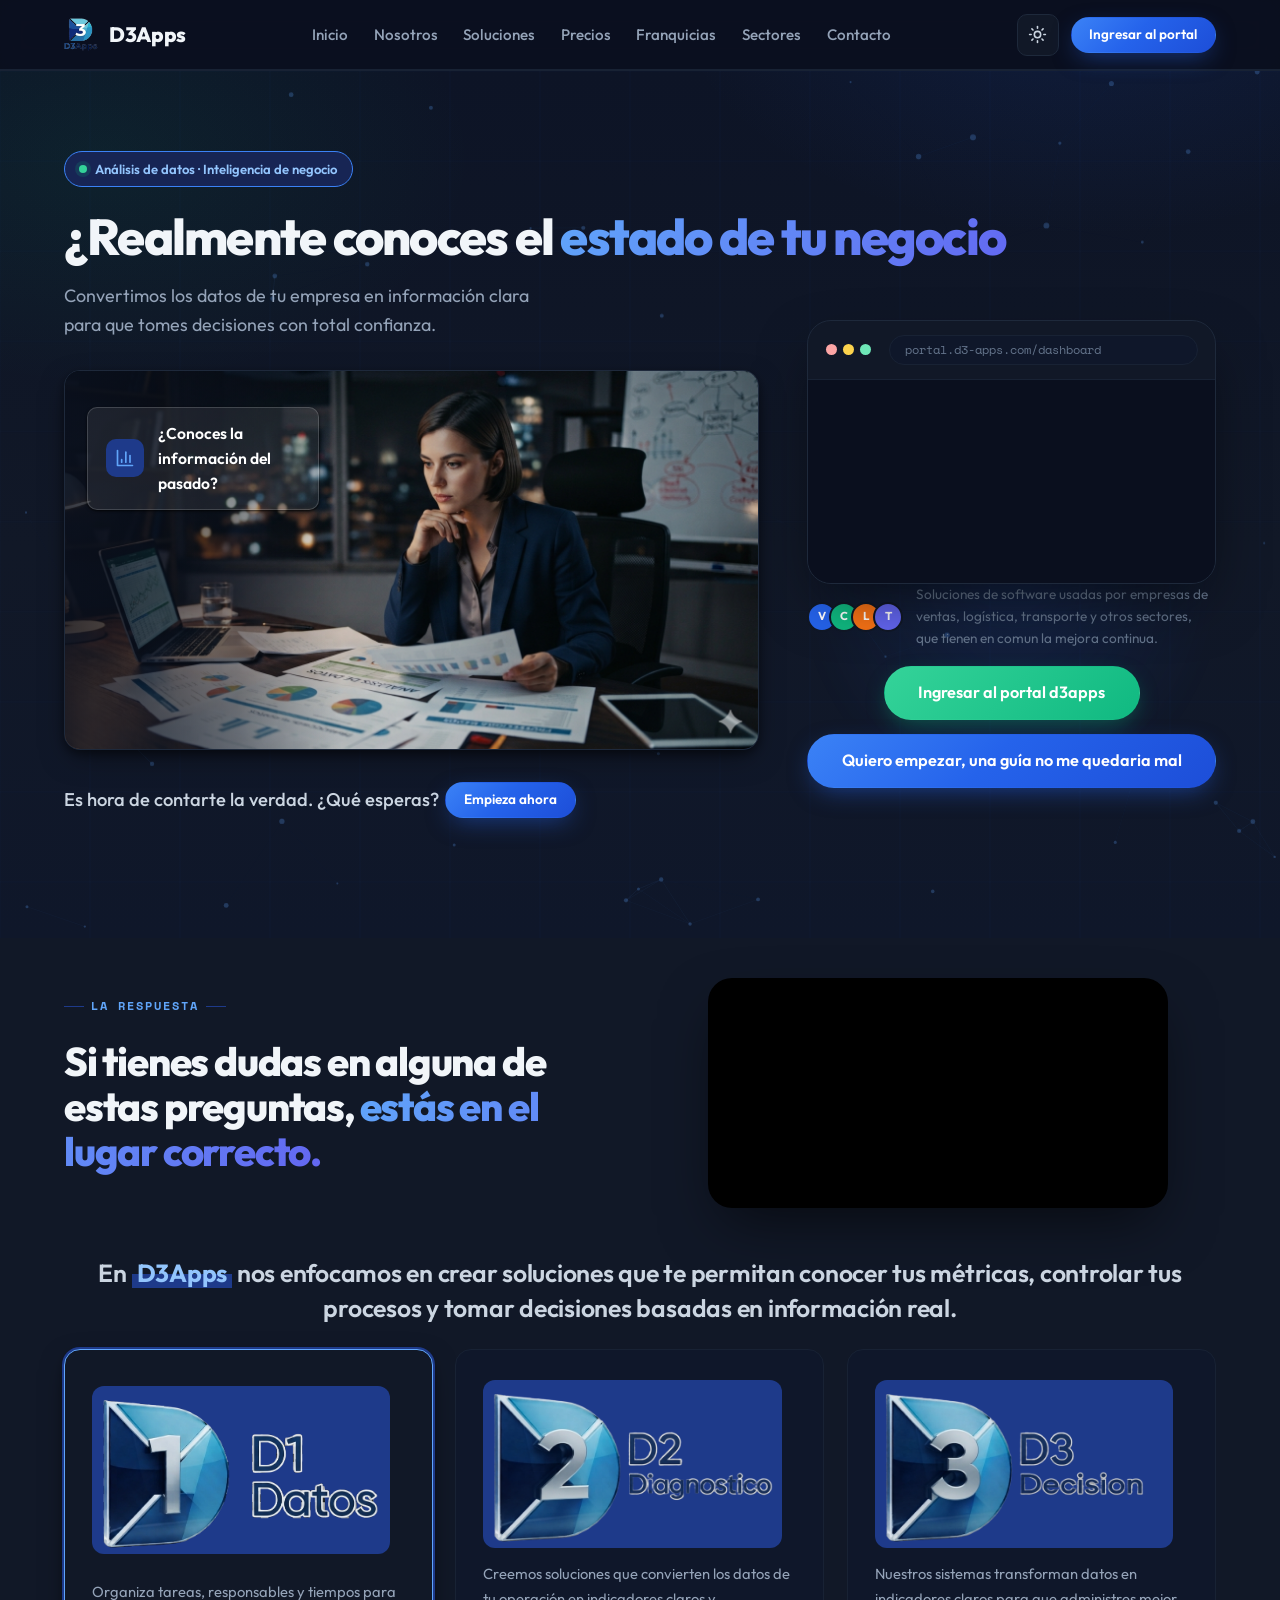
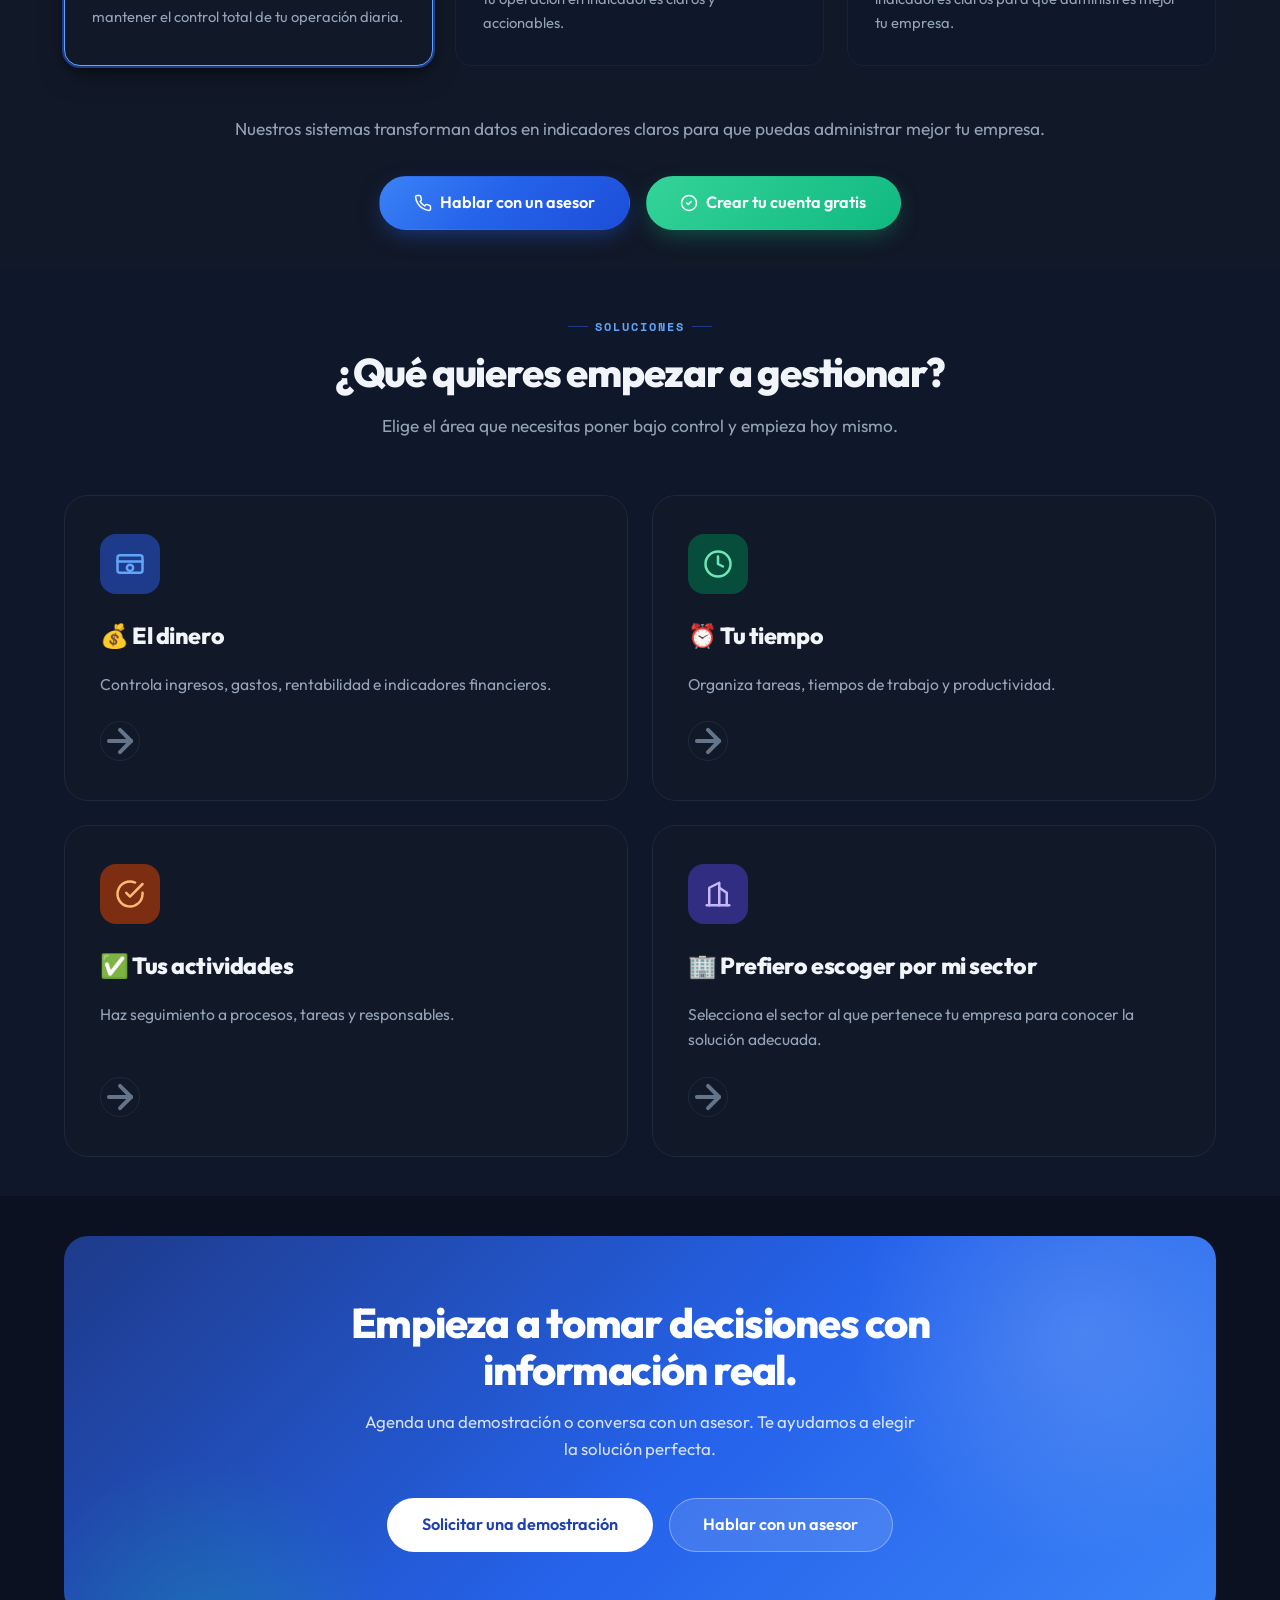
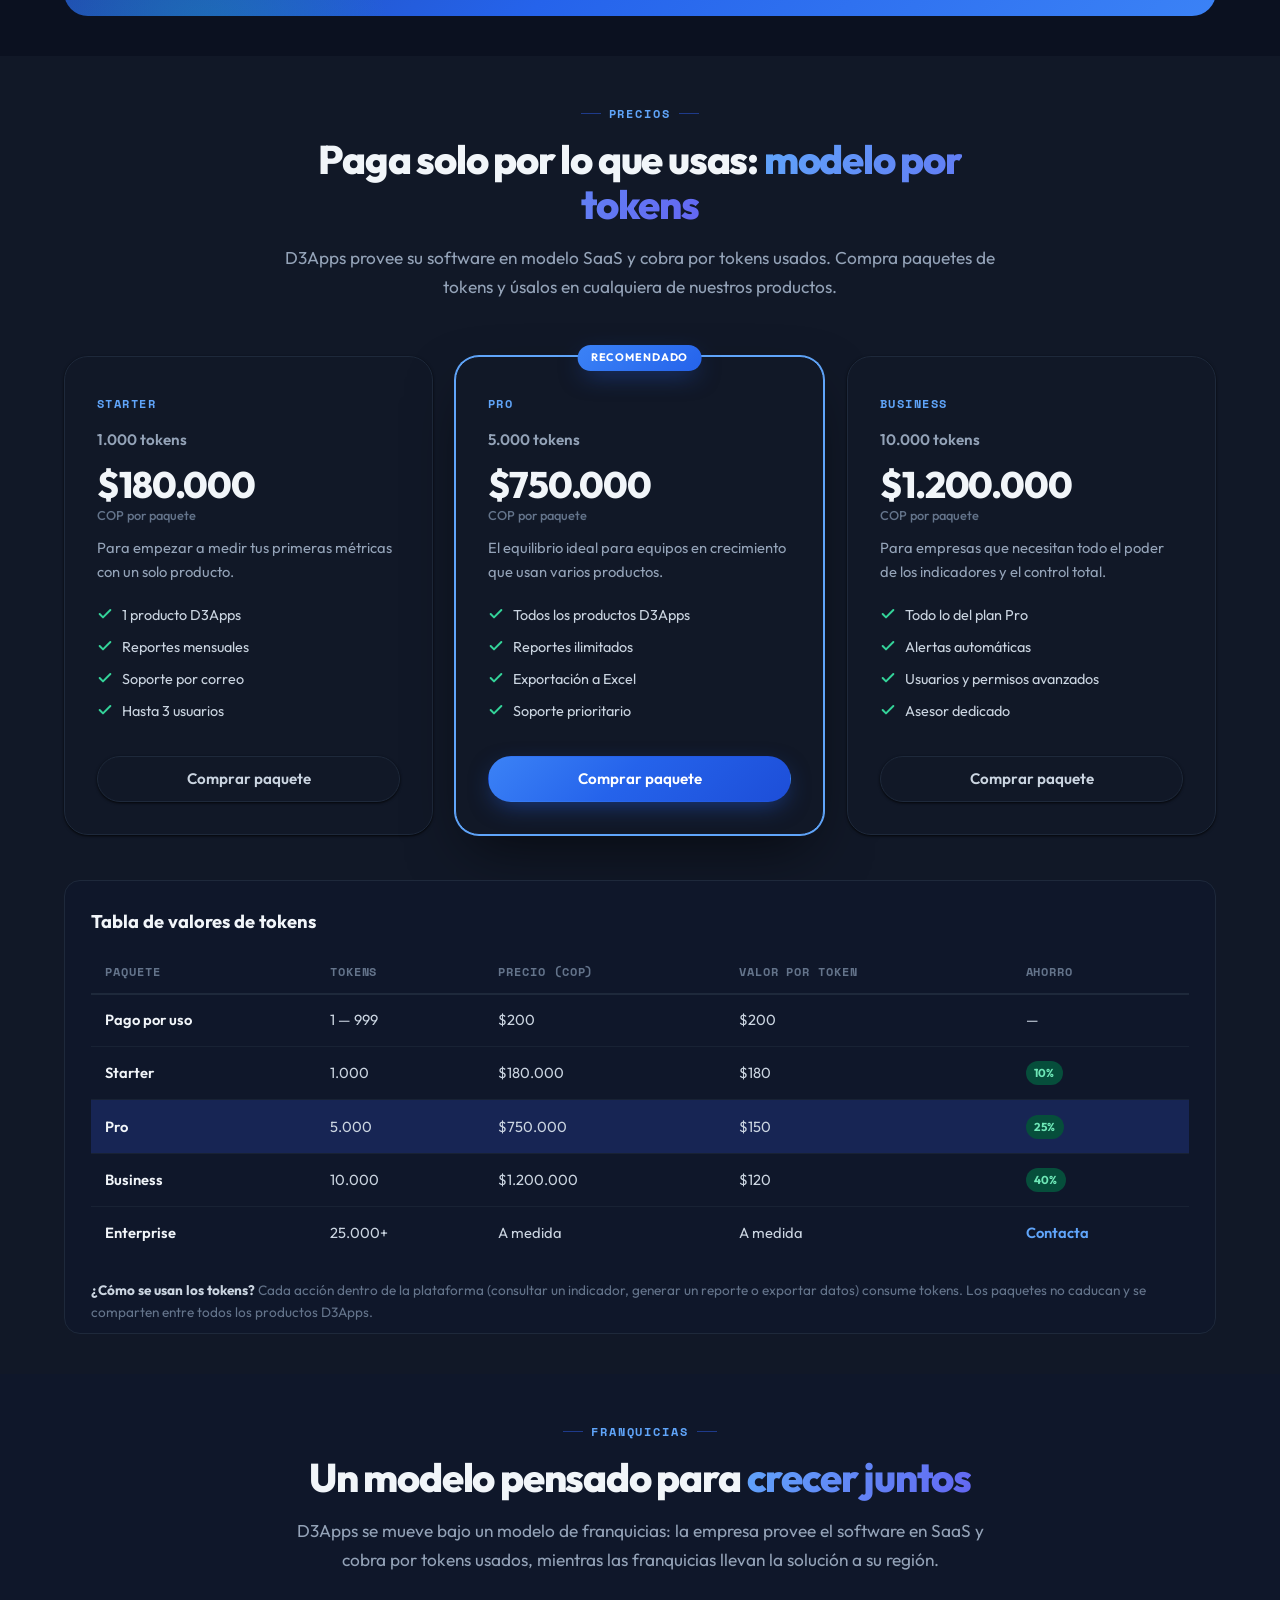
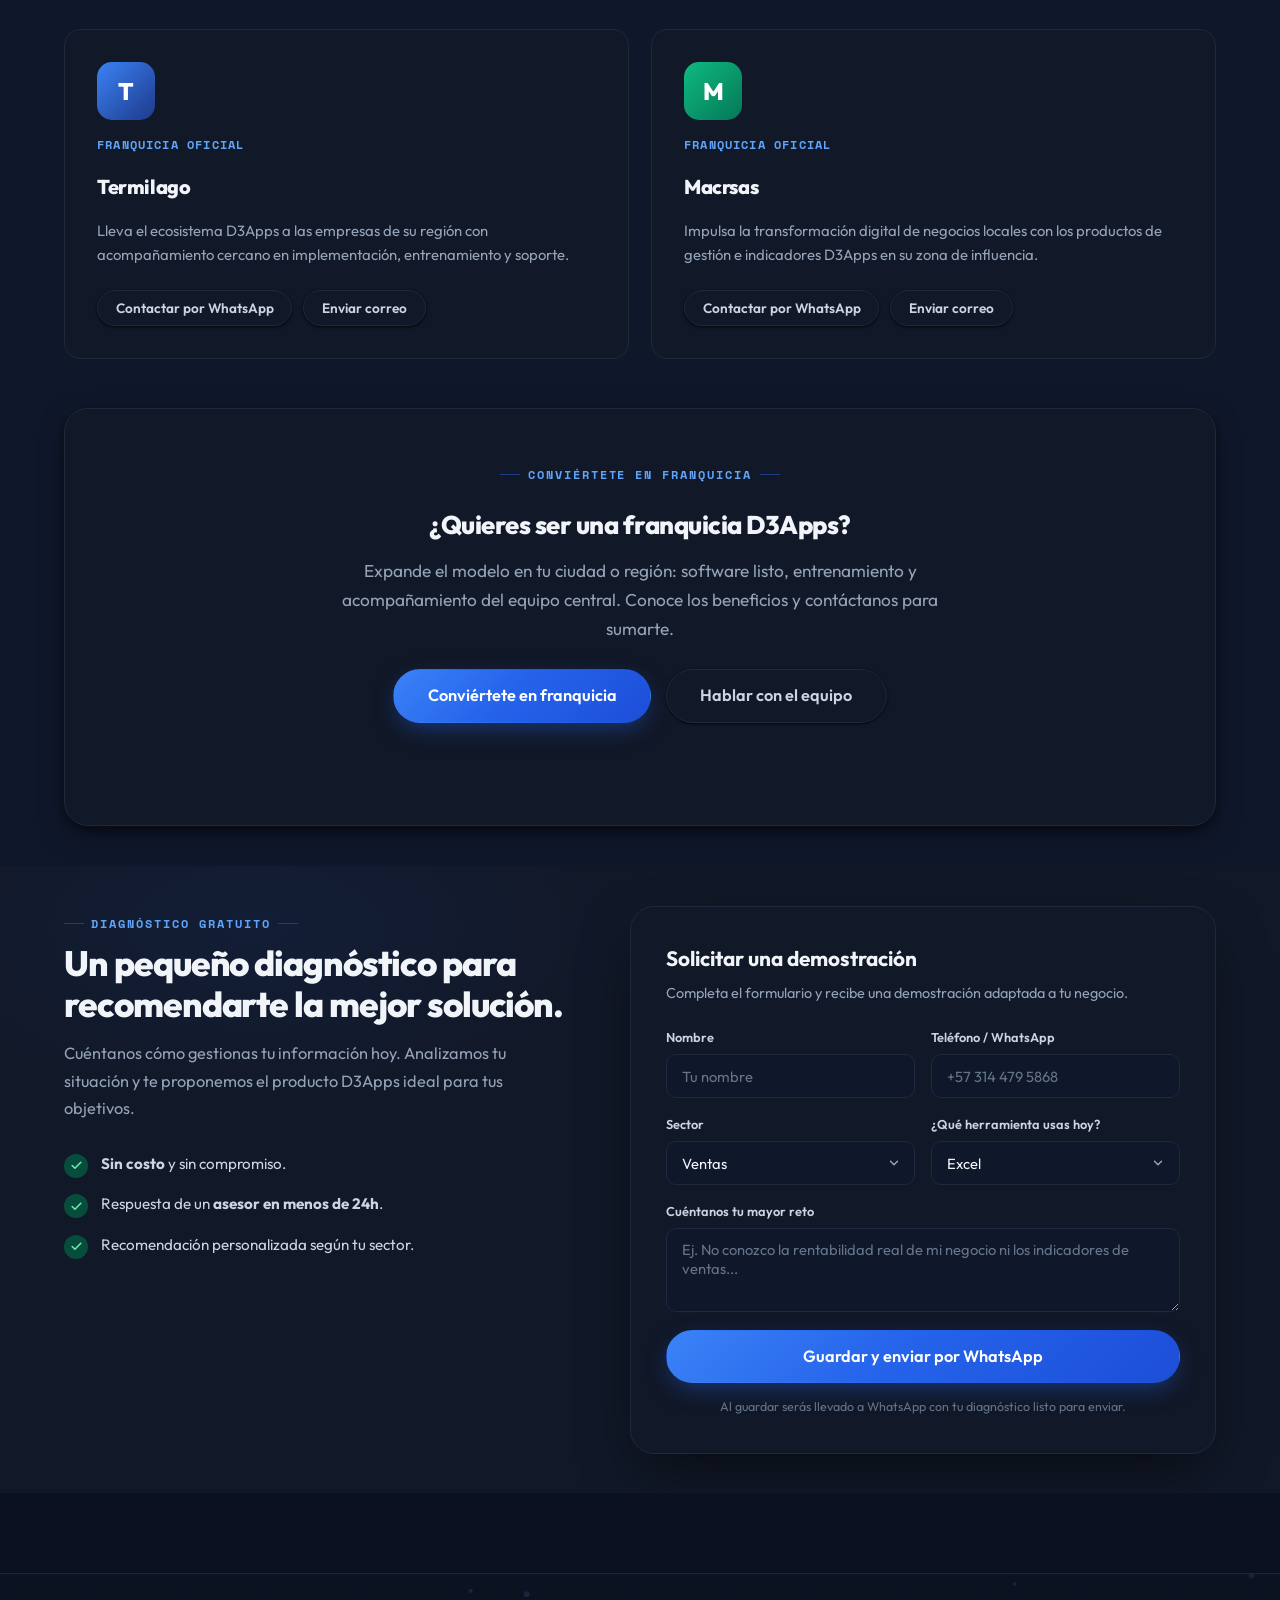
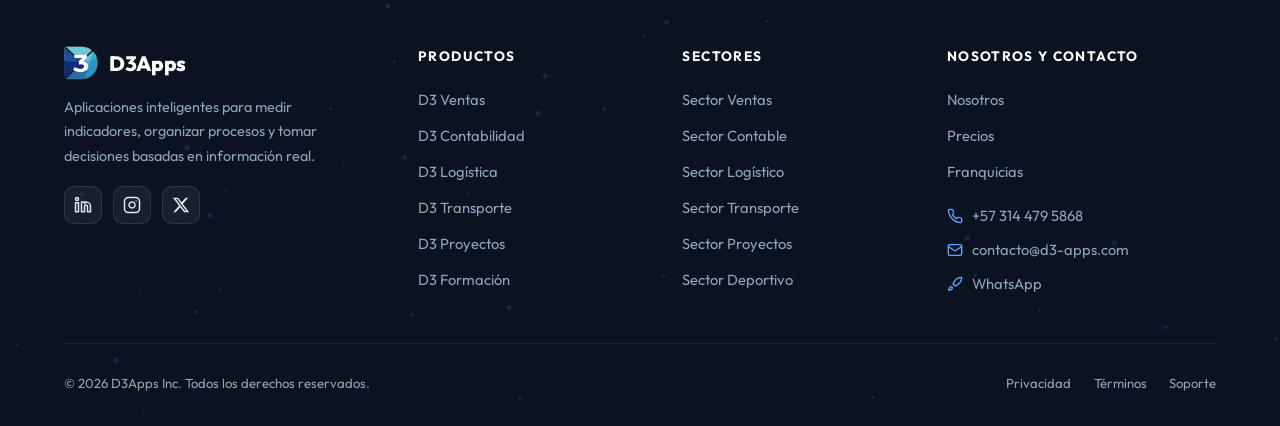
==== commit e06586ec: "Ingresar los videos de D3" ====
--- a/html/index.html
+++ b/html/index.html
@@ -33,14 +33,16 @@
       <canvas id="background-canvas"></canvas>
 
       <div class="container">
-        <span class="hero-badge reveal"><span class="dot"></span> Análisis de datos · Inteligencia de negocio</span>
-
-        <h1 class="reveal reveal-delay-1">¿Realmente conoces el <span class="accent">estado de tu negocio</span>?</h1>
+        <span class="hero-badge"><span class="dot"></span> Análisis de datos · Inteligencia de negocio</span>
+
+        <h1>¿Realmente conoces el <span class="accent">estado de tu negocio</span>?</h1>
+
+        
 
         <div class="hero-grid">
           <div class="hero-copy">
 
-            <p class="hero-sub reveal reveal-delay-2">
+            <p class="hero-sub">
               Convertimos los datos de tu empresa en información clara para que tomes decisiones con total confianza.
             </p>
 
@@ -89,15 +91,12 @@
               </div>
             </div>
 
+            <p class="hero-impact">Es hora de contarte la verdad. ¿Qué esperas? <a href="https://portal.d3-apps.com" target="_blank" rel="noopener" class="btn btn-primary btn-sm hero-impact-btn">Empieza ahora</a></p>
           </div>
 
           <!-- Dashboard visual -->
-          <div class="hero-visual reveal reveal-delay-2">
+          <div class="hero-visual">
             <div class="glow"></div>
-
-            <div class="hero-actions reveal reveal-delay-3">
-              <a href="#contacto" class="btn btn-primary btn-lg">Quiero empezar, una guía no me quedaria mal</a>
-            </div>
 
             <a href="https://portal.d3-apps.com" target="_blank" rel="noopener" class="dashboard-link">
               <div class="dashboard">
@@ -111,12 +110,7 @@
               </div>
             </a>
 
-            <div class="hero-actions reveal reveal-delay-3">
-              <a href="https://portal.d3-apps.com" target="_blank" rel="noopener" class="btn btn-green btn-lg">Ingresar
-                al portal d3apps</a>
-            </div>
-
-            <div class="hero-trust reveal reveal-delay-4">
+            <div class="hero-trust">
               <div class="avatars">
                 <span style="background:#2563eb">V</span>
                 <span style="background:#10b981">C</span>
@@ -125,6 +119,12 @@
               </div>
               <span>Soluciones de software usadas por empresas de ventas, logística, transporte y otros sectores, que tienen en comun la mejora continua.</span>
             </div>
+
+            <div class="hero-actions">
+              <a href="https://portal.d3-apps.com" target="_blank" rel="noopener" class="btn btn-green btn-lg">Ingresar al portal d3apps</a>
+              <a href="#contacto" class="btn btn-primary btn-lg">Quiero empezar, una guía no me quedaria mal</a>
+            </div>
+
           </div>
         </div>
       </div>
@@ -140,8 +140,9 @@
                 lugar correcto.</span></h2>
           </div>
           <div class="about-hero-img">
-            <img src="icons/solucion.png" alt="Mira como D3Apps transforma tus datos en decisiones claras"
-              loading="lazy">
+            <video class="about-video-player" autoplay muted loop playsinline>
+              <source src="video/d1.mp4" type="video/mp4">
+            </video>
           </div>
         </div>
 
@@ -153,35 +154,27 @@
         </div>
 
         <div class="about-cards">
-          <div class="about-card reveal reveal-delay-1">
+          <div class="about-card reveal reveal-delay-1 active" data-video="video/d1.mp4">
             <div class="a-icon">
               <img src="icons/D1.png" alt="D1 Datos">
             </div>
             <p>Organiza tareas, responsables y tiempos para mantener el control total de tu operación diaria.</p>
           </div>
-          <div class="about-card reveal reveal-delay-2">
+          <div class="about-card reveal reveal-delay-2" data-video="video/d2.mp4">
             <div class="a-icon">
-              <svg viewBox="0 0 24 24" fill="none" stroke="currentColor" stroke-width="2" stroke-linecap="round"
-                stroke-linejoin="round">
-                <path
-                  d="M14.7 6.3a1 1 0 0 0 0 1.4l1.6 1.6a1 1 0 0 0 1.4 0l3.77-3.77a6 6 0 0 1-7.94 7.94l-6.91 6.91a2.12 2.12 0 0 1-3-3l6.91-6.91a6 6 0 0 1 7.94-7.94l-3.76 3.76z" />
-              </svg>
-            </div>
-            <h3>d2 Diagnostico</h3>
+              <img src="icons/D2.png" alt="D2 Datos">
+            </div>
             <p>Creemos soluciones que convierten los datos de tu operación en indicadores claros y accionables.</p>
           </div>
-          <div class="about-card reveal reveal-delay-3">
+          <div class="about-card reveal reveal-delay-3" data-video="video/d3.mp4">
             <div class="a-icon">
-              <svg viewBox="0 0 24 24" fill="none" stroke="currentColor" stroke-width="2" stroke-linecap="round"
-                stroke-linejoin="round">
-                <polygon
-                  points="12 2 15.09 8.26 22 9.27 17 14.14 18.18 21.02 12 17.77 5.82 21.02 7 14.14 2 9.27 8.91 8.26 12 2" />
-              </svg>
-            </div>
-            <h3>d3 Decisiones</h3>
+              <img src="icons/D3.png" alt="D3 Decisiones">
+            </div>
             <p>Nuestros sistemas transforman datos en indicadores claros para que administres mejor tu empresa.</p>
           </div>
         </div>
+
+        
         <div class="about-quote reveal">
           <p class="section-desc" style="margin:0 auto">
             Nuestros sistemas transforman datos en indicadores claros para que puedas administrar mejor tu empresa.
--- a/html/styles.css
+++ b/html/styles.css
@@ -179,7 +179,7 @@
 }
 
 section {
-  padding: 6.5rem 0;
+  padding: 2.5rem 0;
   position: relative;
 }
 
@@ -598,6 +598,57 @@
   margin-left: 0;
 }
 
+/* =========================================================================
+   Hero entrance animations — word-by-word + scale-in
+   ========================================================================= */
+.hero-word {
+  display: inline-block;
+  opacity: 0;
+  transform: translateY(20px);
+}
+.hero-word.word-reveal {
+  animation: hero-word-in 0.5s cubic-bezier(0.16, 1, 0.3, 1) forwards;
+}
+@keyframes hero-word-in {
+  to {
+    opacity: 1;
+    transform: translateY(0);
+  }
+}
+.hero-scale {
+  opacity: 0;
+  transform: scale(0.92);
+}
+.hero-scale.scale-in {
+  animation: hero-scale-in 0.7s cubic-bezier(0.16, 1, 0.3, 1) forwards;
+}
+@keyframes hero-scale-in {
+  to {
+    opacity: 1;
+    transform: scale(1);
+  }
+}
+.hero-impact {
+  font-size: 1.15rem;
+  font-weight: 500;
+  color: var(--ink-2);
+  margin-top: 0.6rem;
+  margin-bottom: 1.5rem;
+  opacity: 0;
+  transform: translateY(12px);
+  display: flex;
+  align-items: center;
+  flex-wrap: wrap;
+  gap: 0.4rem;
+}
+.hero-impact.word-reveal {
+  animation: hero-word-in 0.6s cubic-bezier(0.16, 1, 0.3, 1) forwards;
+  animation-delay: 0.8s;
+}
+.hero-impact-btn {
+  vertical-align: middle;
+}
+
 /* Hero Questions */
 .hero-questions {
   position: relative;
@@ -640,6 +691,26 @@
   color: var(--white);
   cursor: pointer;
   transition: var(--transition-normal);
+  opacity: 0;
+}
+.hero-question.q-visible {
+  animation: hero-q-cinematic 1.2s cubic-bezier(0.16, 1, 0.3, 1) forwards;
+}
+@keyframes hero-q-cinematic {
+  0% {
+    opacity: 0;
+    transform: scale(2.2) translateY(20px);
+    filter: blur(6px);
+  }
+  40% {
+    opacity: 1;
+    filter: blur(0);
+  }
+  100% {
+    opacity: 1;
+    transform: scale(1) translateY(0);
+    filter: blur(0);
+  }
 }
 .hero-question:hover {
   transform: translateX(6px);
@@ -1007,15 +1078,16 @@
   display: flex;
   justify-content: center;
 }
-.about-hero-img img {
+.about-hero-img .about-video-player {
   width: 100%;
-  /*max-width: 420px;*/
+  max-width: 460px;
   height: auto;
   border-radius: var(--radius-lg);
   box-shadow: var(--shadow-lg);
+  background: #000;
   transition: transform 0.4s ease;
 }
-.about-hero-img img:hover {
+.about-hero-img .about-video-player:hover {
   transform: scale(1.02);
 }
 .about-cards {
@@ -1072,6 +1144,14 @@
   font-size: 0.92rem;
   line-height: 1.65;
 }
+.about-card.active {
+  border-color: var(--primary);
+  box-shadow: 0 0 0 2px var(--primary-soft), var(--shadow-md);
+  background: var(--surface);
+}
+.about-card {
+  cursor: pointer;
+}
 .about-cta {
   display: flex;
   gap: 1rem;
@@ -1106,11 +1186,8 @@
     grid-template-columns: 1fr;
     gap: 1.5rem;
   }
-  .about-hero-img {
-    order: -1;
-  }
-  .about-hero-img img {
-    /*max-width: 320px;*/
+  .about-hero-img .about-video-player {
+    max-width: 100%;
   }
   .about-cards {
     grid-template-columns: 1fr;
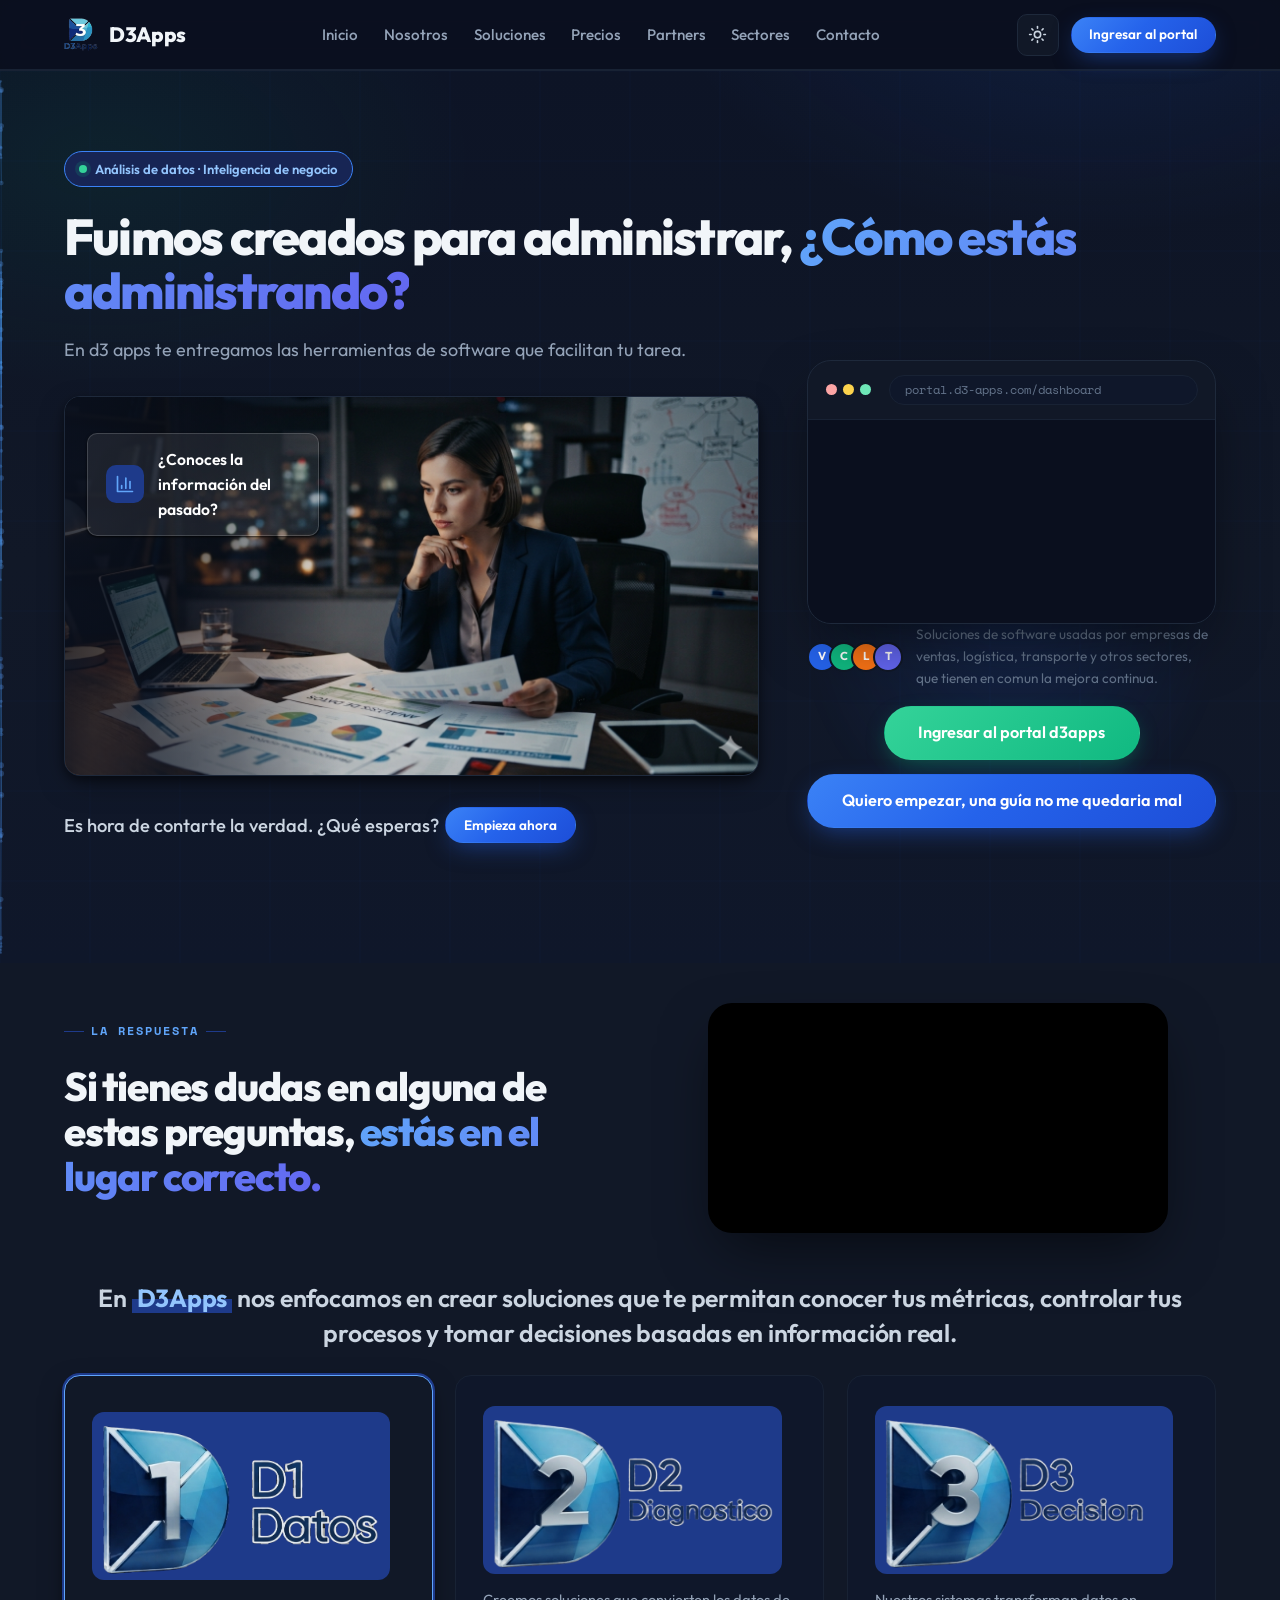
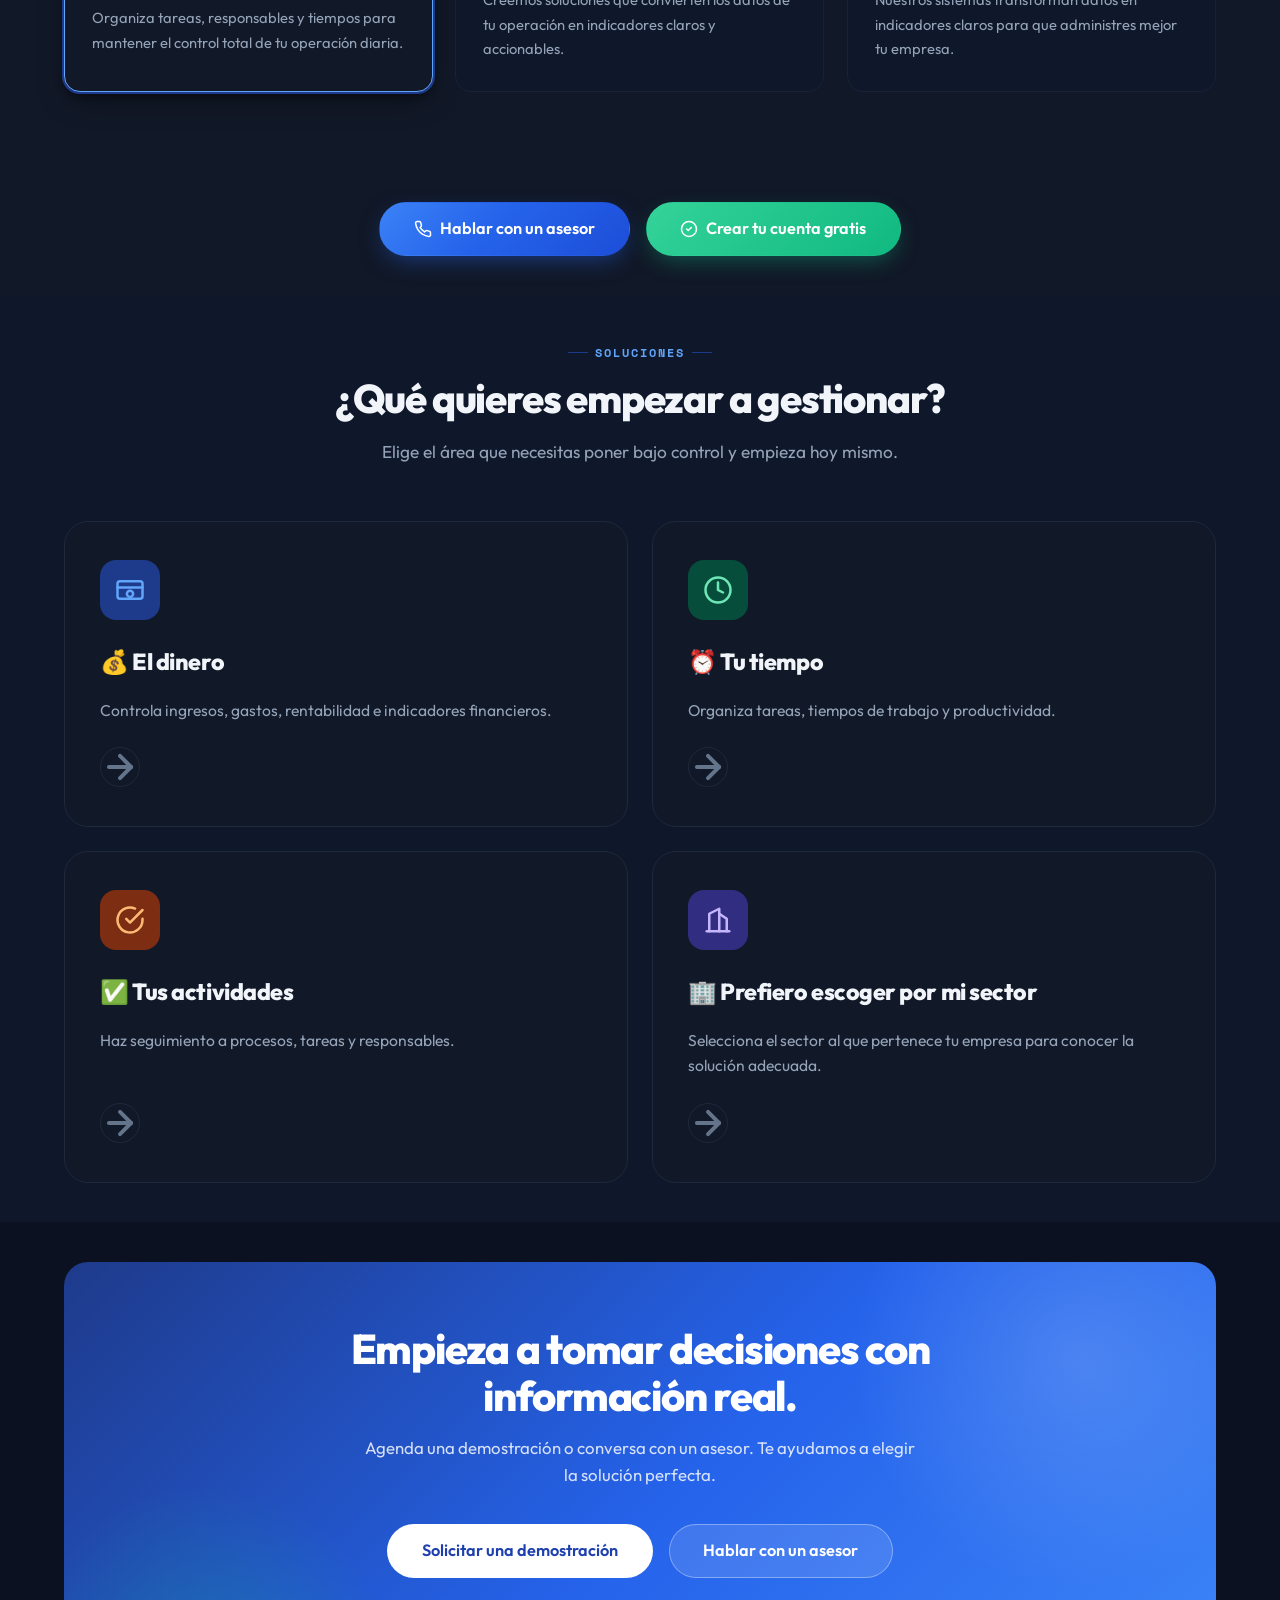
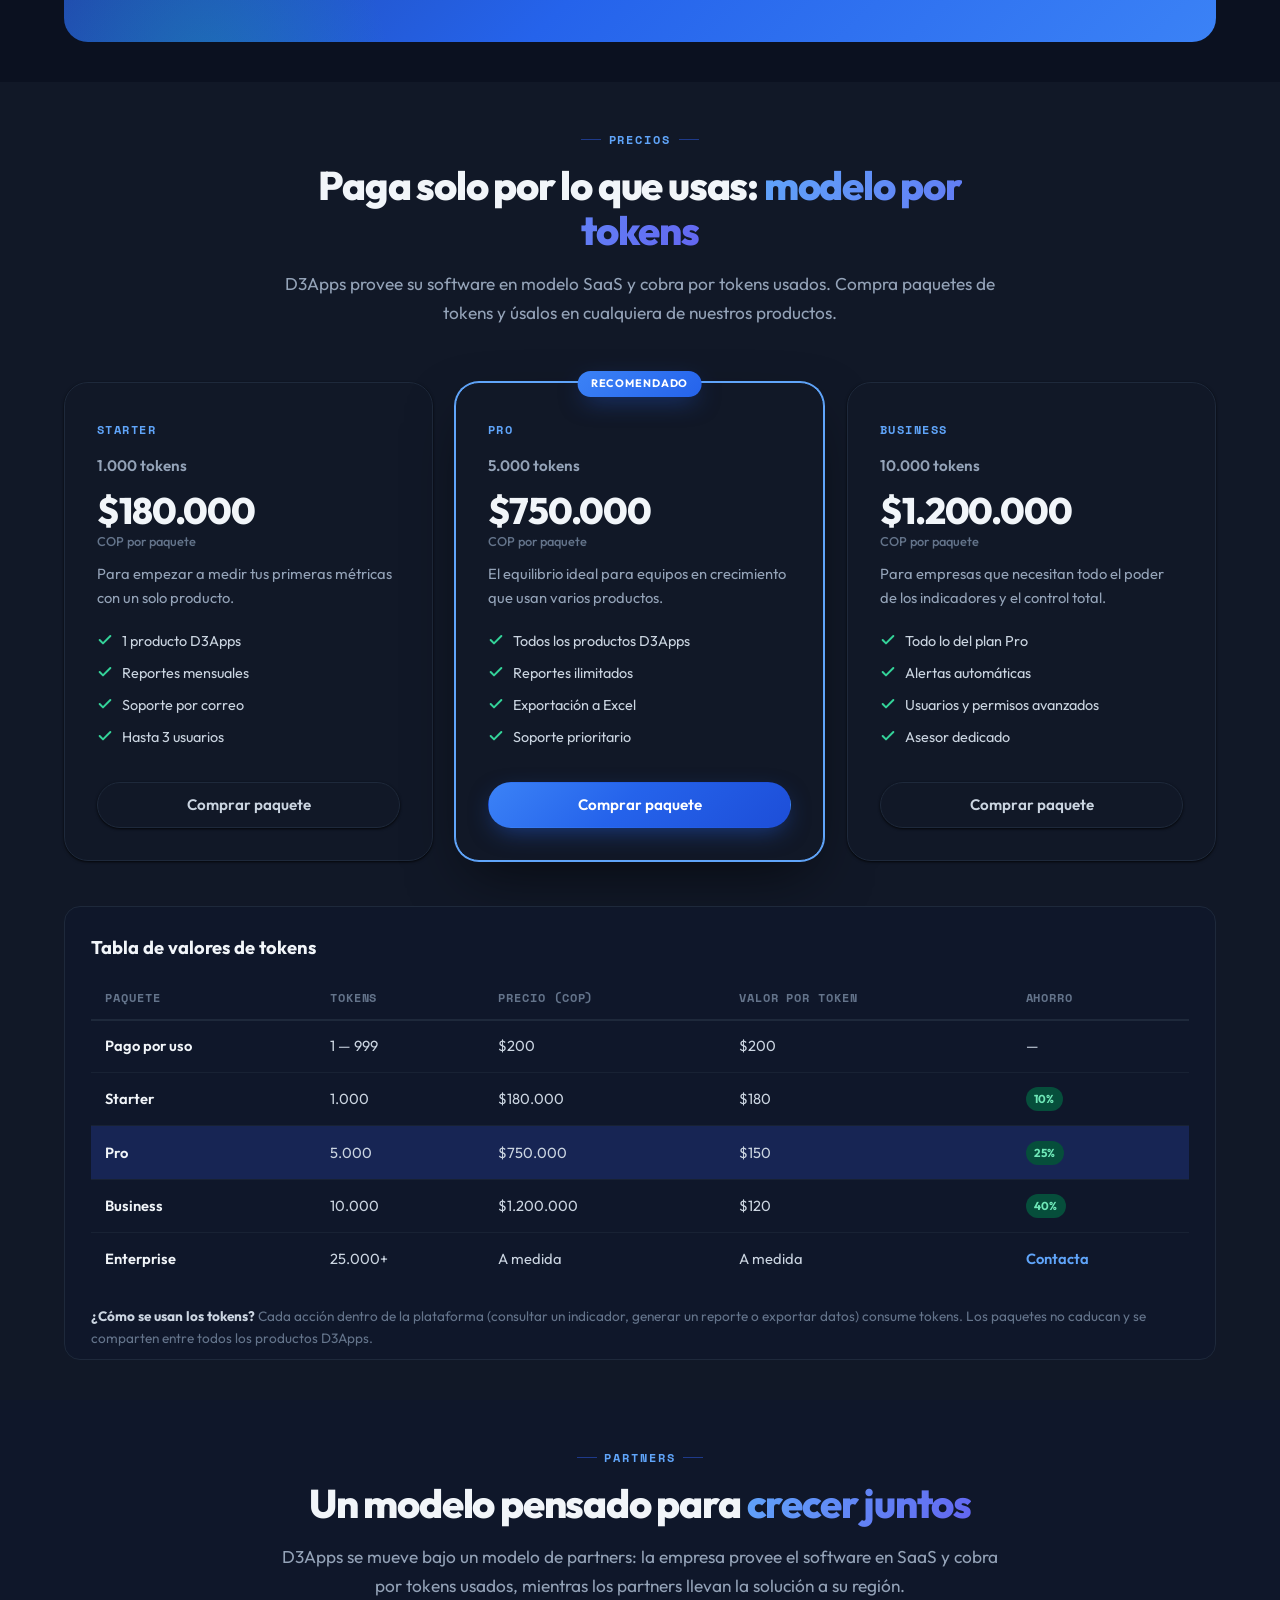
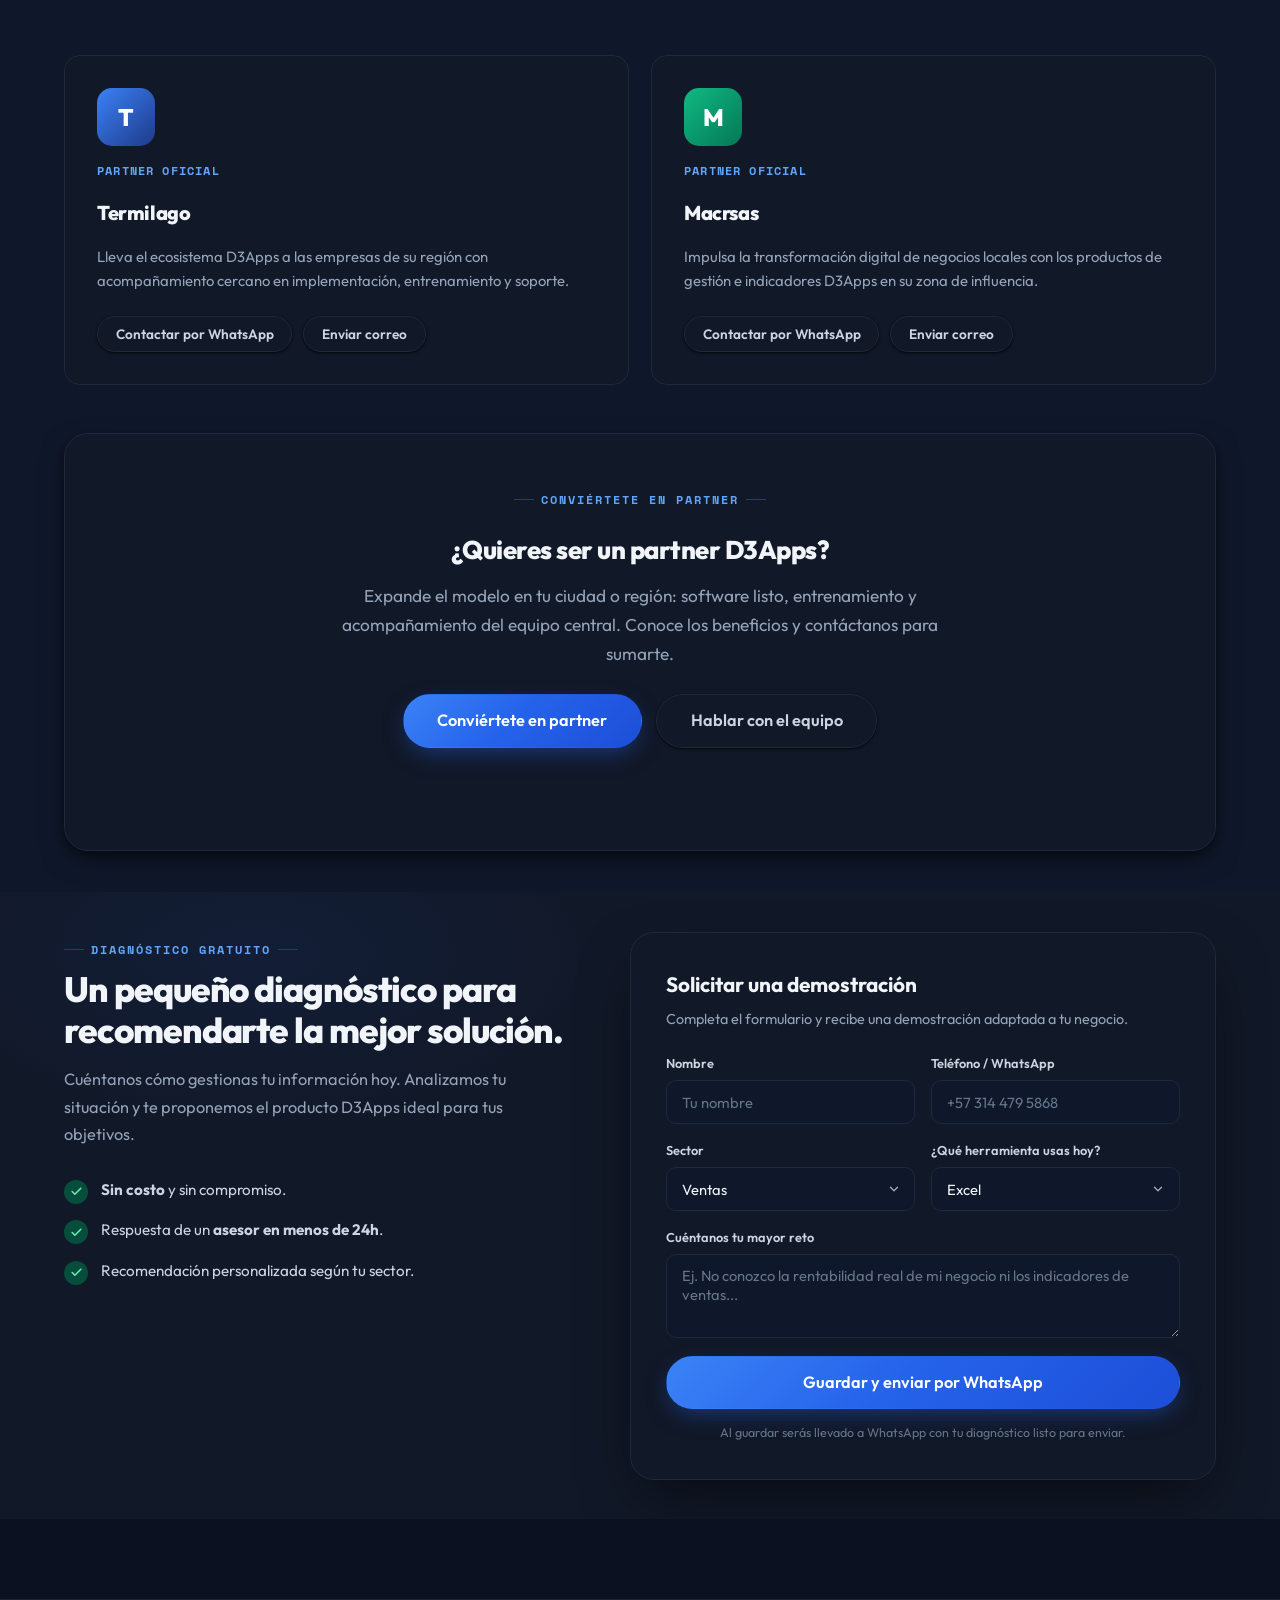
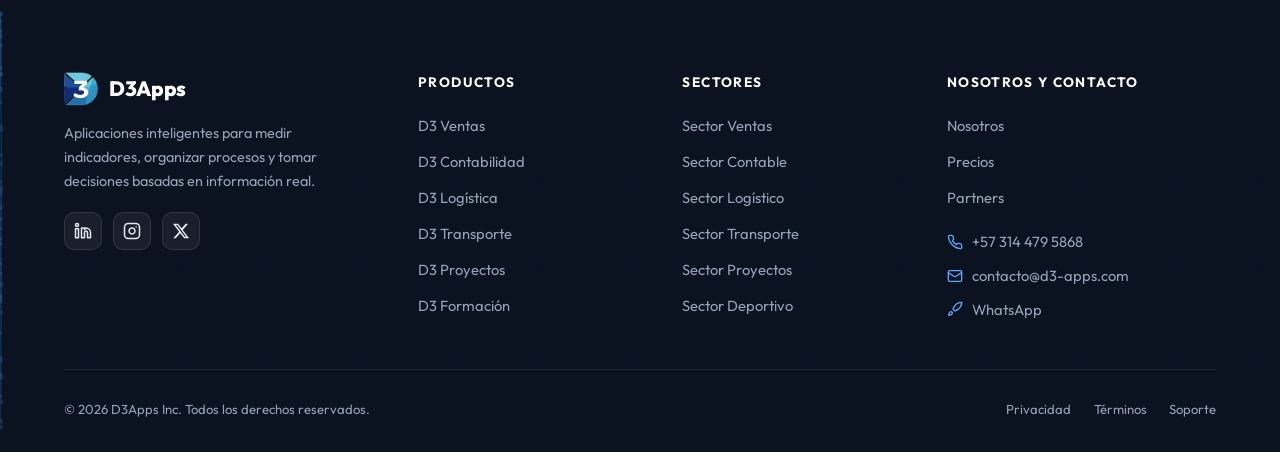
==== commit 89758234: "fix(manual): colocar la parte de las franquicias" ====
--- a/html/index.html
+++ b/html/index.html
@@ -35,7 +35,7 @@
       <div class="container">
         <span class="hero-badge"><span class="dot"></span> Análisis de datos · Inteligencia de negocio</span>
 
-        <h1>¿Realmente conoces el <span class="accent">estado de tu negocio</span>?</h1>
+        <h1>Fuimos creados para administrar, <span class="accent">¿Cómo estás administrando?</span></h1>
 
         
 
@@ -43,7 +43,7 @@
           <div class="hero-copy">
 
             <p class="hero-sub">
-              Convertimos los datos de tu empresa en información clara para que tomes decisiones con total confianza.
+              En d3 apps te entregamos las herramientas de software que facilitan tu tarea.
             </p>
 
             <div class="hero-questions reveal reveal-delay-2">
@@ -556,22 +556,22 @@
       </div>
     </section>
 
-    <!-- ======================= FRANQUICIAS ======================= -->
-    <section class="franchise-section" id="franquicias">
+    <!-- ======================= PARTNERS ======================= -->
+    <section class="franchise-section" id="partners">
       <div class="container">
         <div class="section-header reveal">
-          <span class="section-label">Franquicias</span>
+          <span class="section-label">Partners</span>
           <h2 class="section-title">Un modelo pensado para <span class="accent">crecer juntos</span></h2>
           <p class="section-desc">
-            D3Apps se mueve bajo un modelo de franquicias: la empresa provee el software en SaaS y cobra por tokens
-            usados, mientras las franquicias llevan la solución a su región.
+            D3Apps se mueve bajo un modelo de partners: la empresa provee el software en SaaS y cobra por tokens
+            usados, mientras los partners llevan la solución a su región.
           </p>
         </div>
 
         <div class="franchise-grid">
           <div class="franchise-card reveal">
             <div class="franchise-logo">T</div>
-            <span class="f-role">Franquicia oficial</span>
+            <span class="f-role">Partner oficial</span>
             <h3>Termilago</h3>
             <p>
               Lleva el ecosistema D3Apps a las empresas de su región con acompañamiento cercano en implementación,
@@ -586,7 +586,7 @@
 
           <div class="franchise-card reveal reveal-delay-1">
             <div class="franchise-logo f2">M</div>
-            <span class="f-role">Franquicia oficial</span>
+            <span class="f-role">Partner oficial</span>
             <h3>Macrsas</h3>
             <p>
               Impulsa la transformación digital de negocios locales con los productos de gestión e indicadores
@@ -602,15 +602,15 @@
 
         <div class="franchise-cta reveal">
           <div class="section-header reveal">
-            <span class="section-label">Conviértete en franquicia</span>
-            <h3 class="section-title" style="font-size:1.6rem;margin:0.8rem 0 1rem">¿Quieres ser una franquicia D3Apps?
+            <span class="section-label">Conviértete en partner</span>
+            <h3 class="section-title" style="font-size:1.6rem;margin:0.8rem 0 1rem">¿Quieres ser un partner D3Apps?
             </h3>
             <p class="section-desc" style="max-width:640px;margin:0 auto 1.6rem">
               Expande el modelo en tu ciudad o región: software listo, entrenamiento y acompañamiento del equipo
               central. Conoce los beneficios y contáctanos para sumarte.
             </p>
             <div class="hero-actions" style="justify-content:center">
-              <a href="franquicias.html" class="btn btn-primary btn-lg">Conviértete en franquicia</a>
+              <a href="partners.html" class="btn btn-primary btn-lg">Conviértete en partner</a>
               <a href="https://wa.me/573144795868" target="_blank" rel="noopener"
                 class="btn btn-secondary btn-lg">Hablar con el equipo</a>
             </div>
--- a/html/styles.css
+++ b/html/styles.css
@@ -555,7 +555,6 @@
 .hero-sub {
   color: var(--ink-3);
   font-size: 1.12rem;
-  max-width: 30rem;
   margin-bottom: 1.9rem;
 }
 
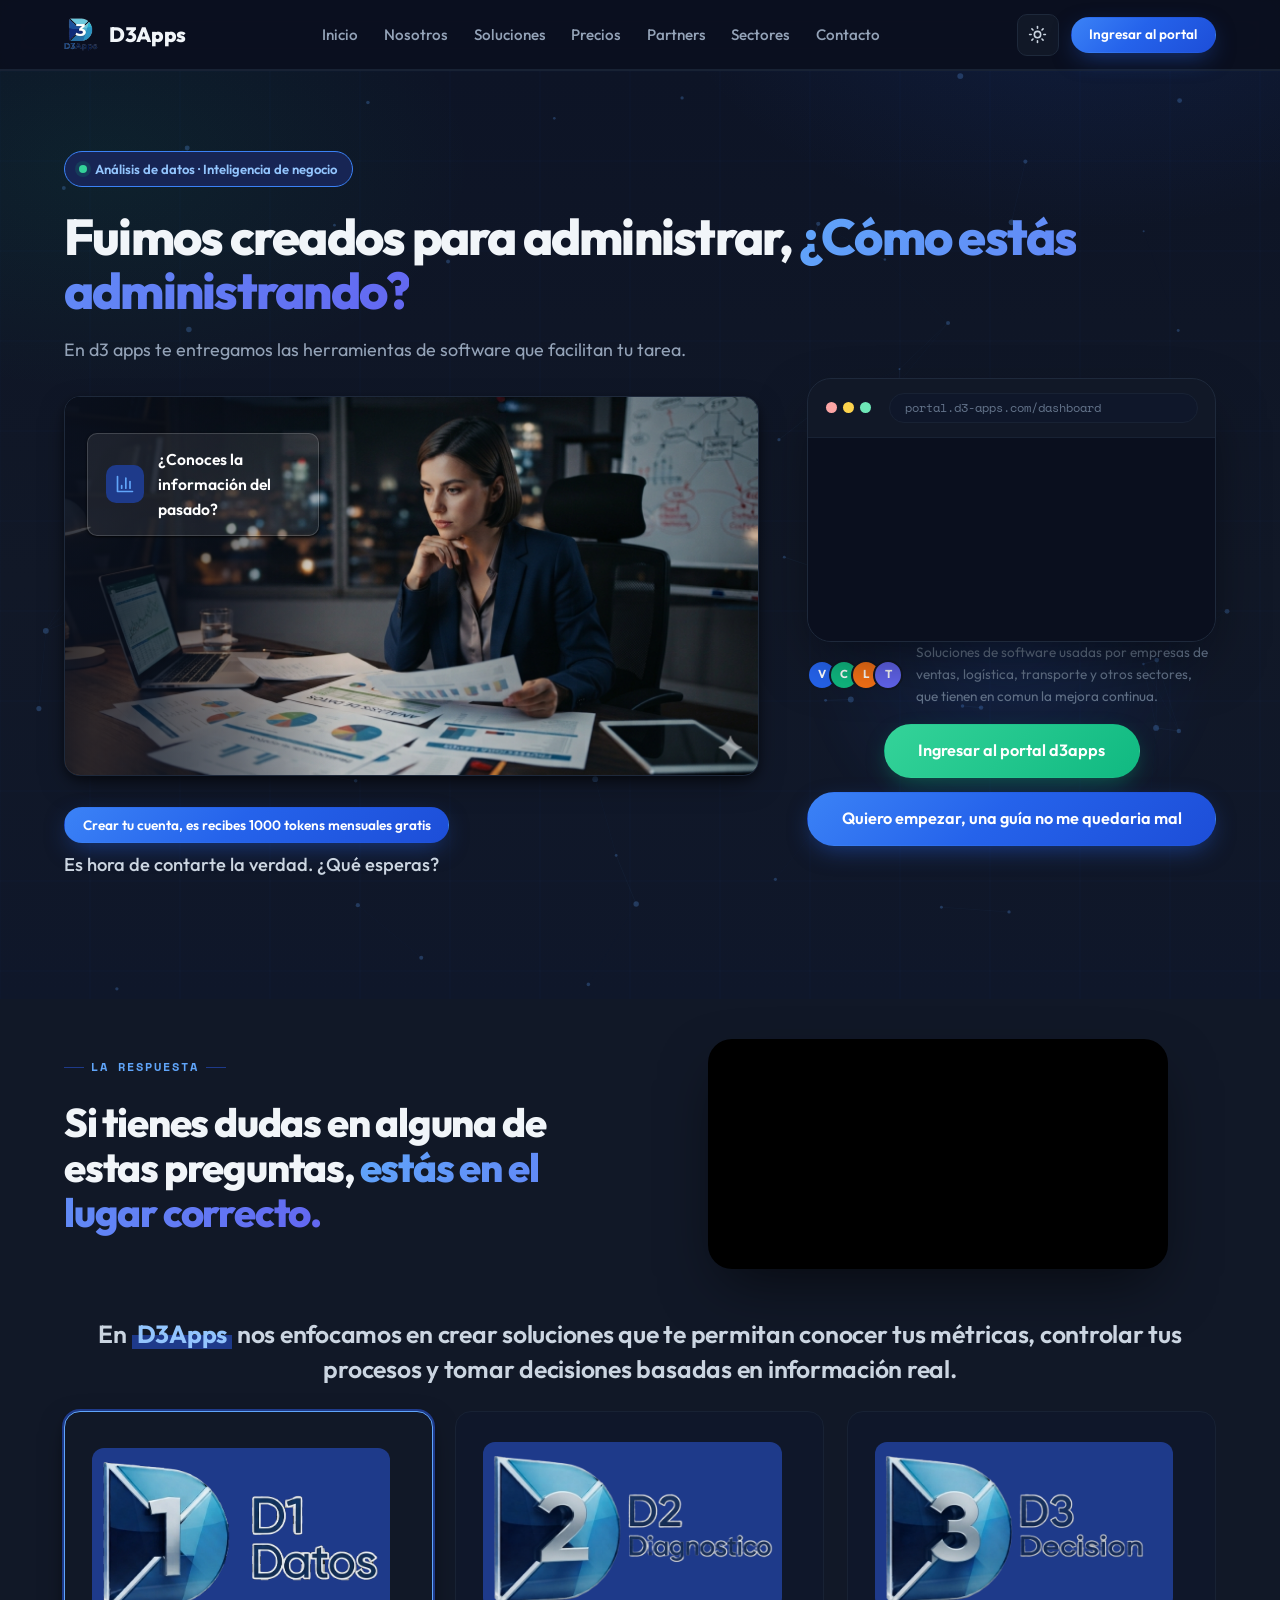
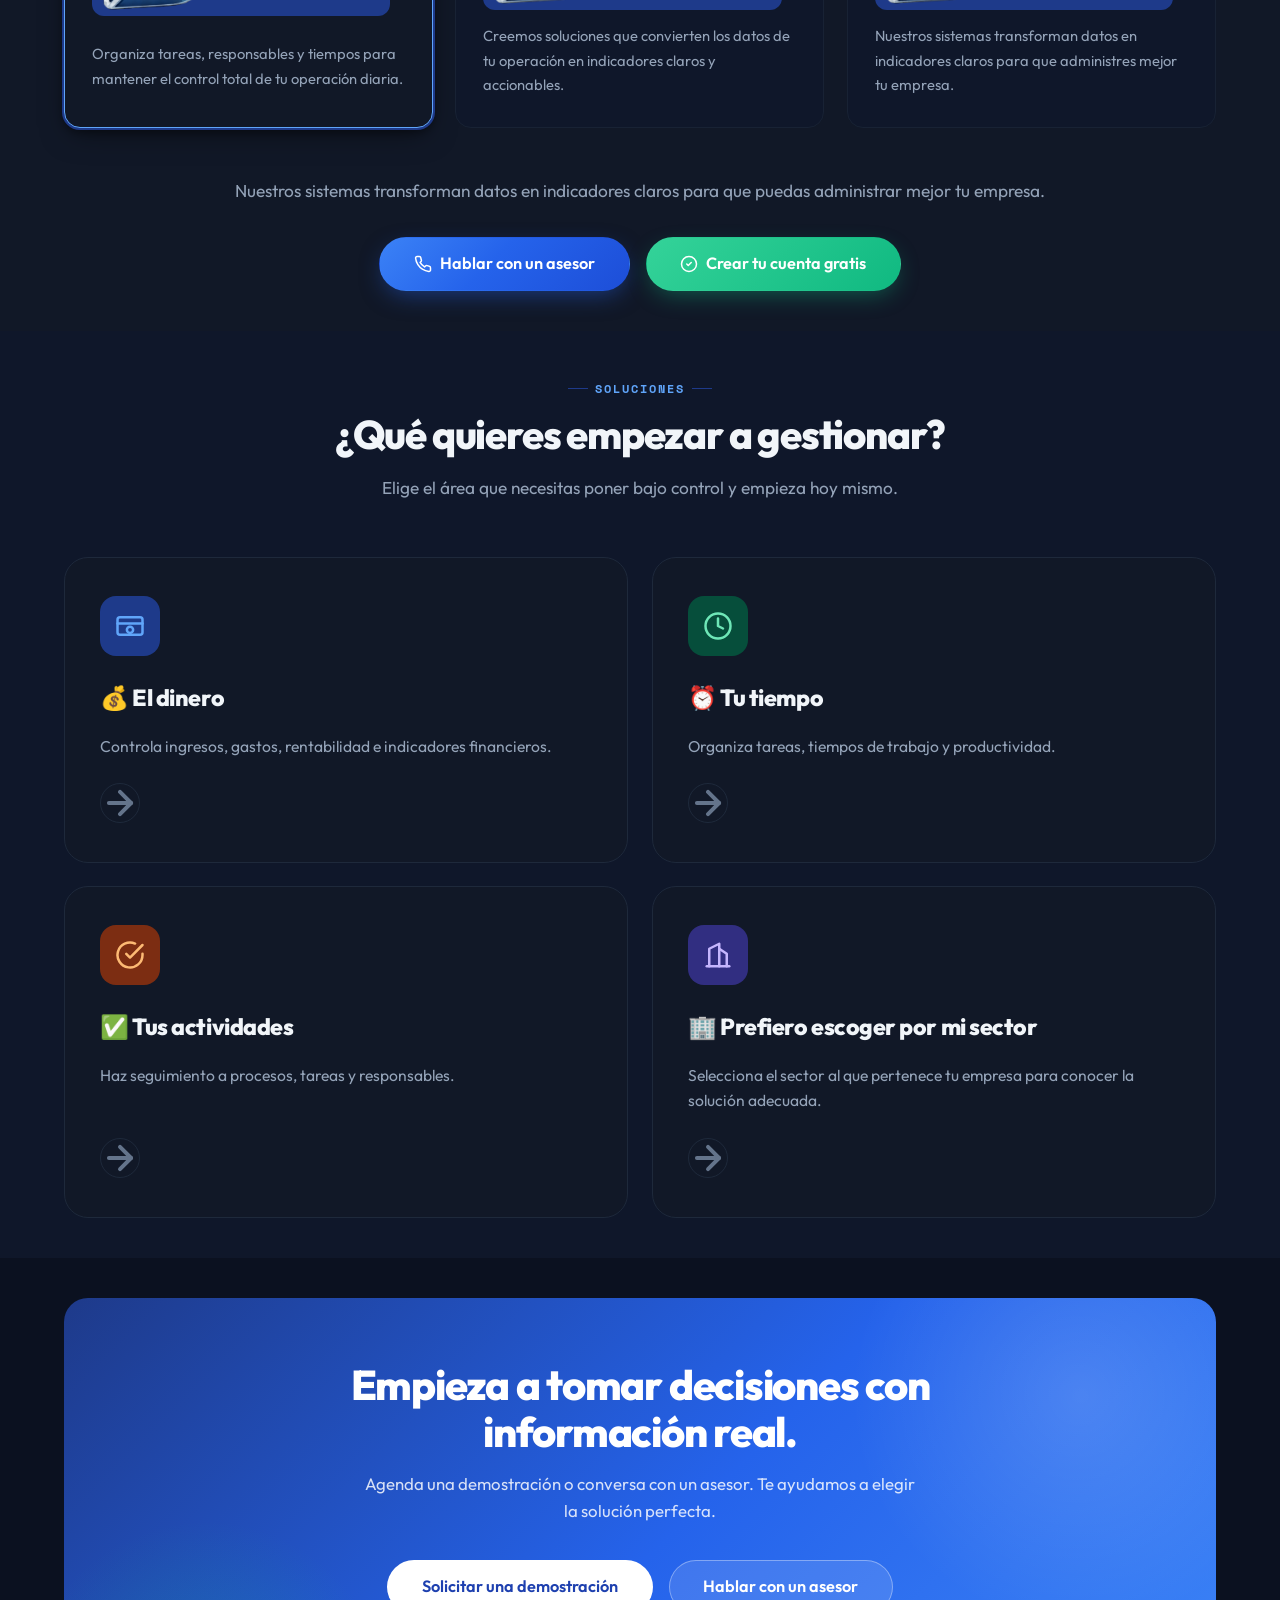
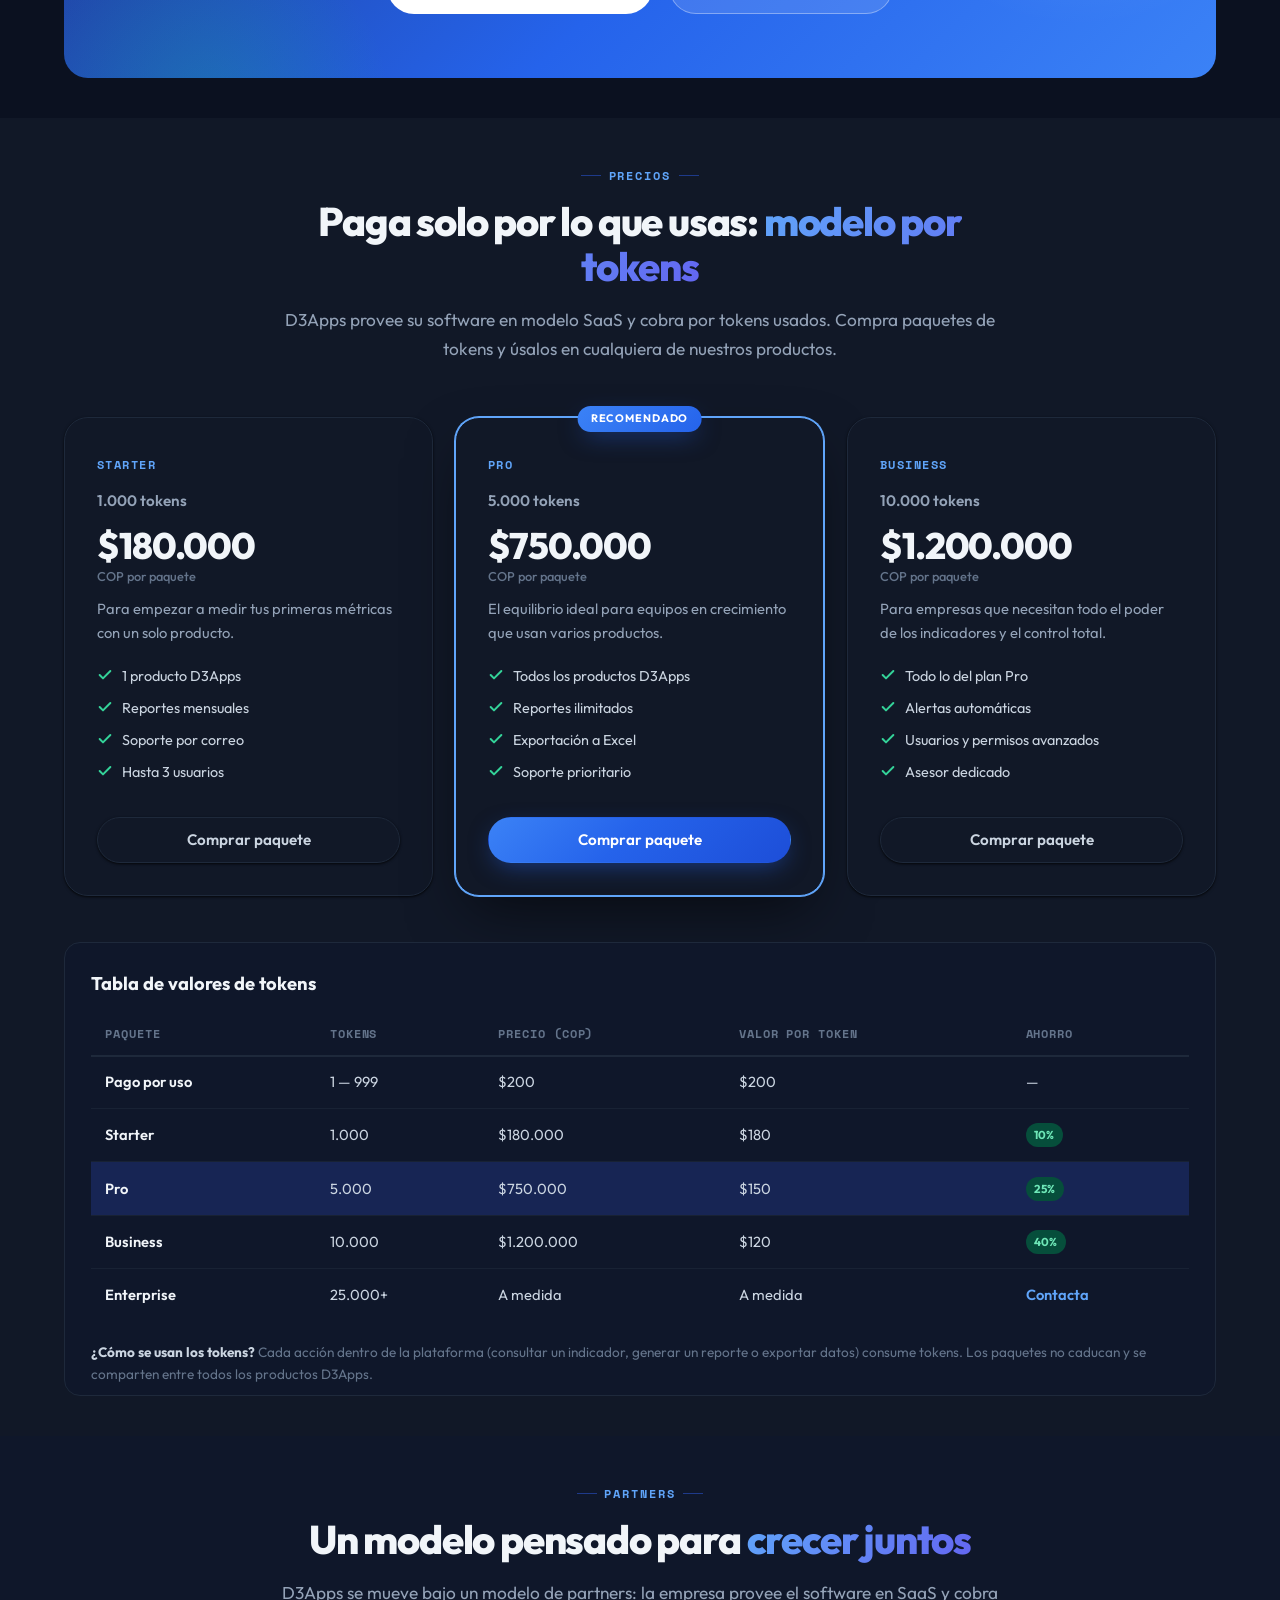
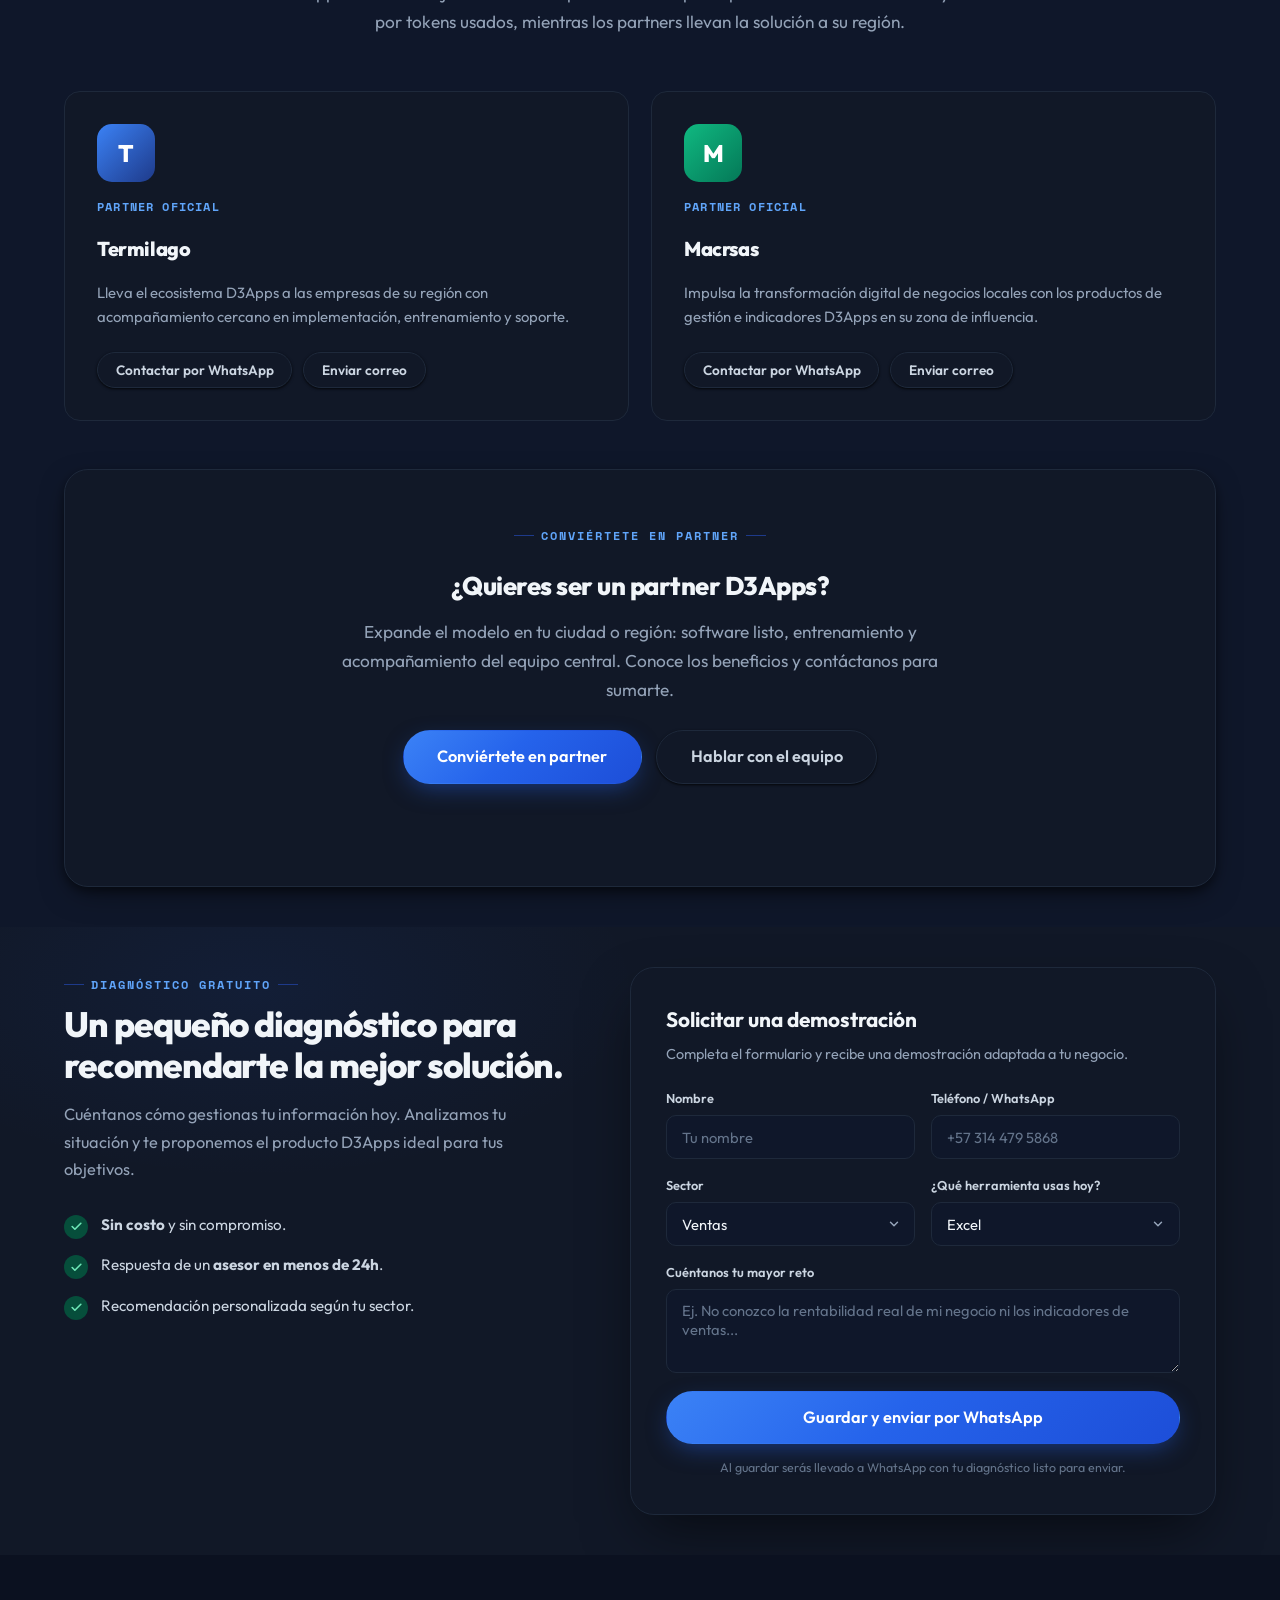
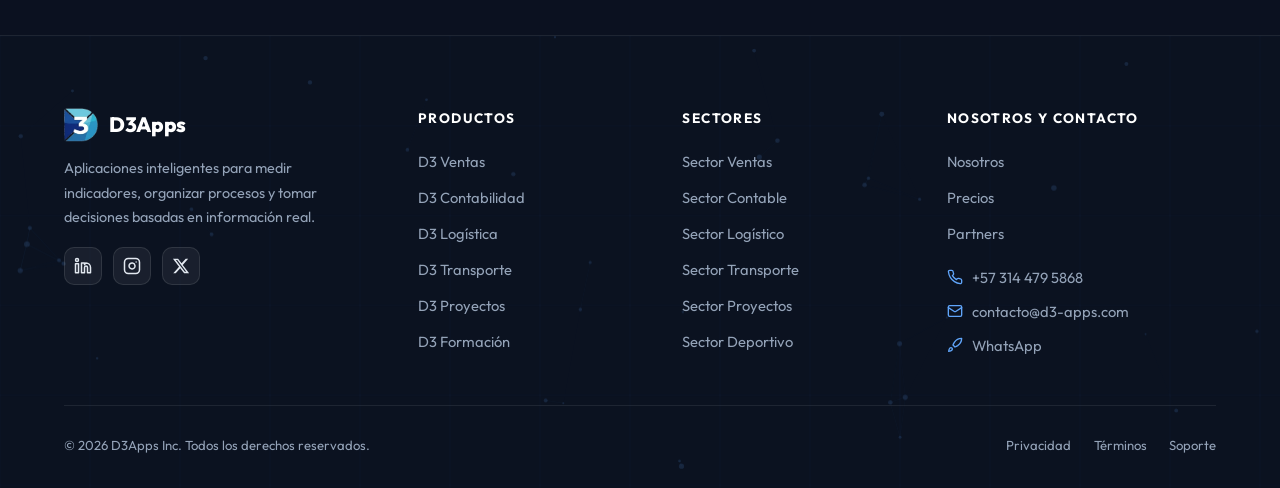
==== commit 00a089d9: "Mejora del tema de administradores" ====
--- a/html/index.html
+++ b/html/index.html
@@ -91,7 +91,7 @@
               </div>
             </div>
 
-            <p class="hero-impact">Es hora de contarte la verdad. ¿Qué esperas? <a href="https://portal.d3-apps.com" target="_blank" rel="noopener" class="btn btn-primary btn-sm hero-impact-btn">Empieza ahora</a></p>
+            <p class="hero-impact"> <a href="https://portal.d3-apps.com" target="_blank" rel="noopener" class="btn btn-primary btn-sm hero-impact-btn">Crear tu cuenta, es recibes 1000 tokens mensuales gratis</a> Es hora de contarte la verdad. ¿Qué esperas? </p>
           </div>
 
           <!-- Dashboard visual -->
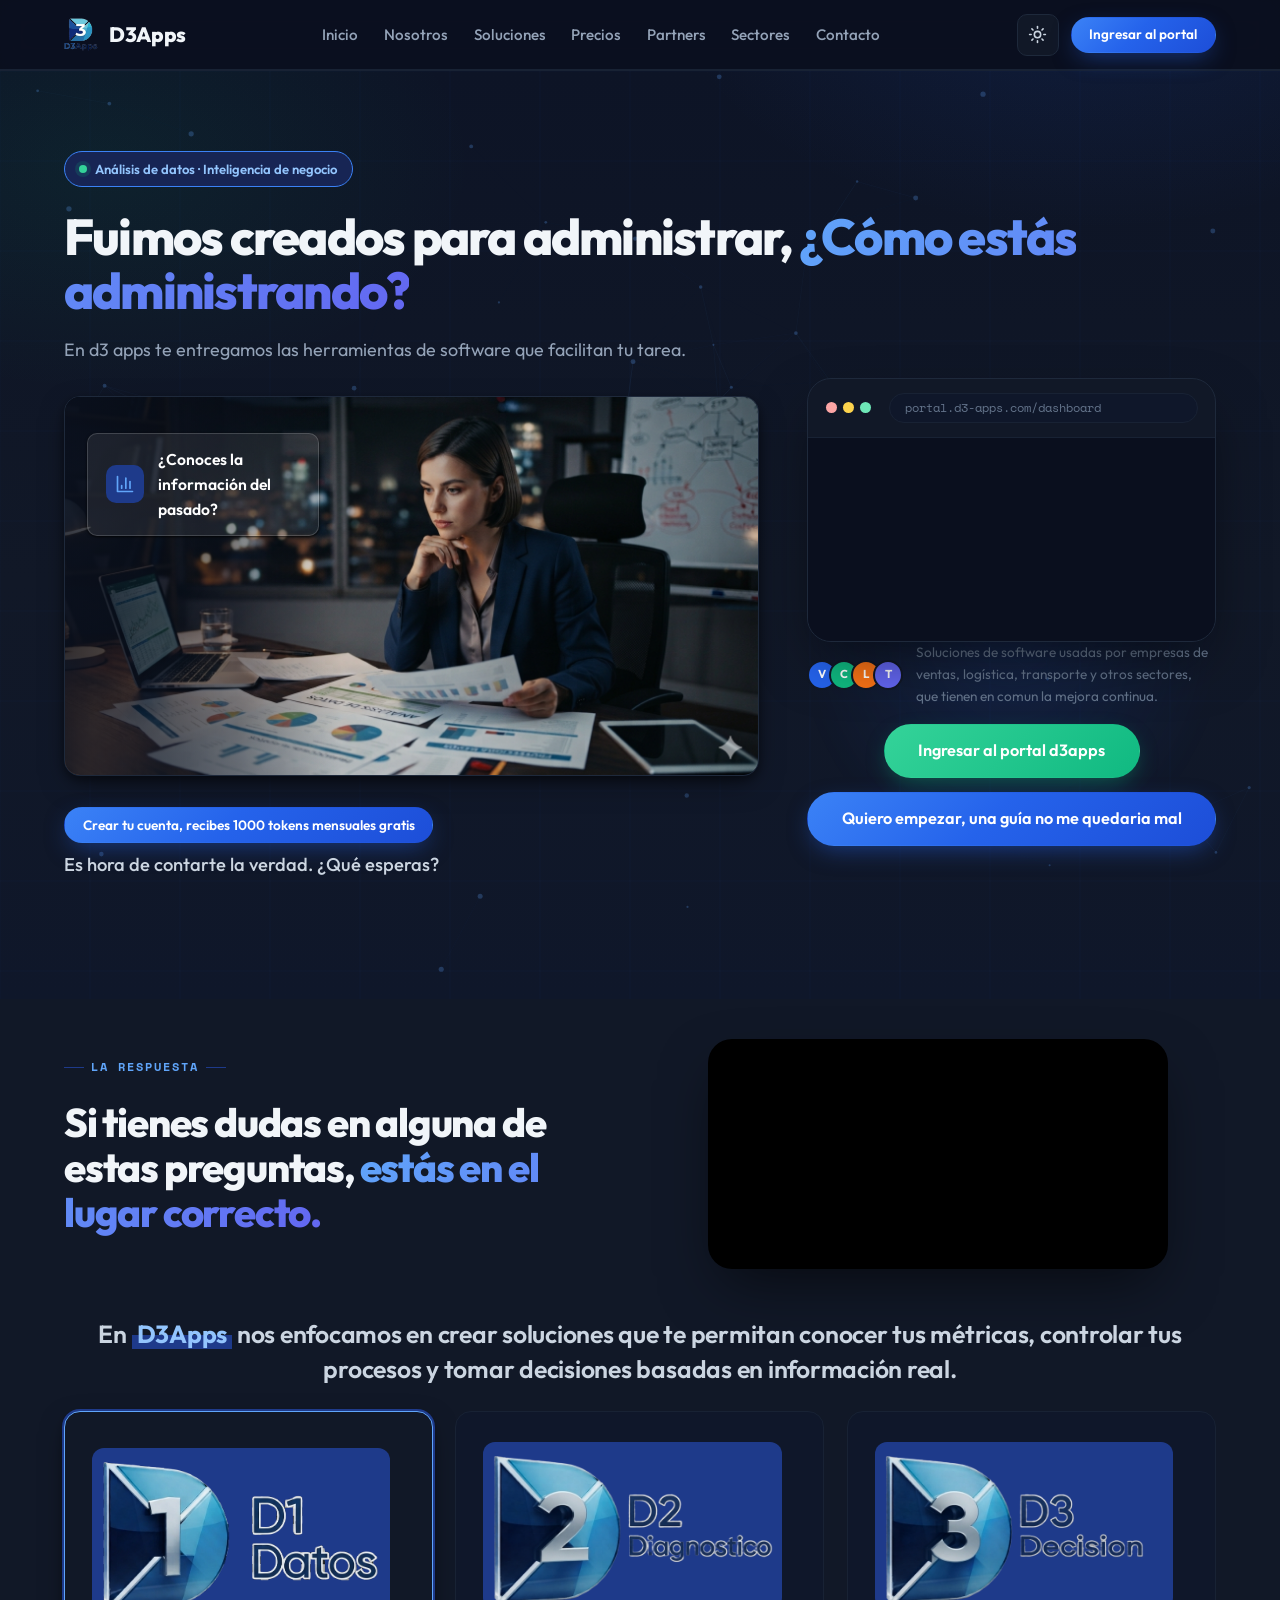
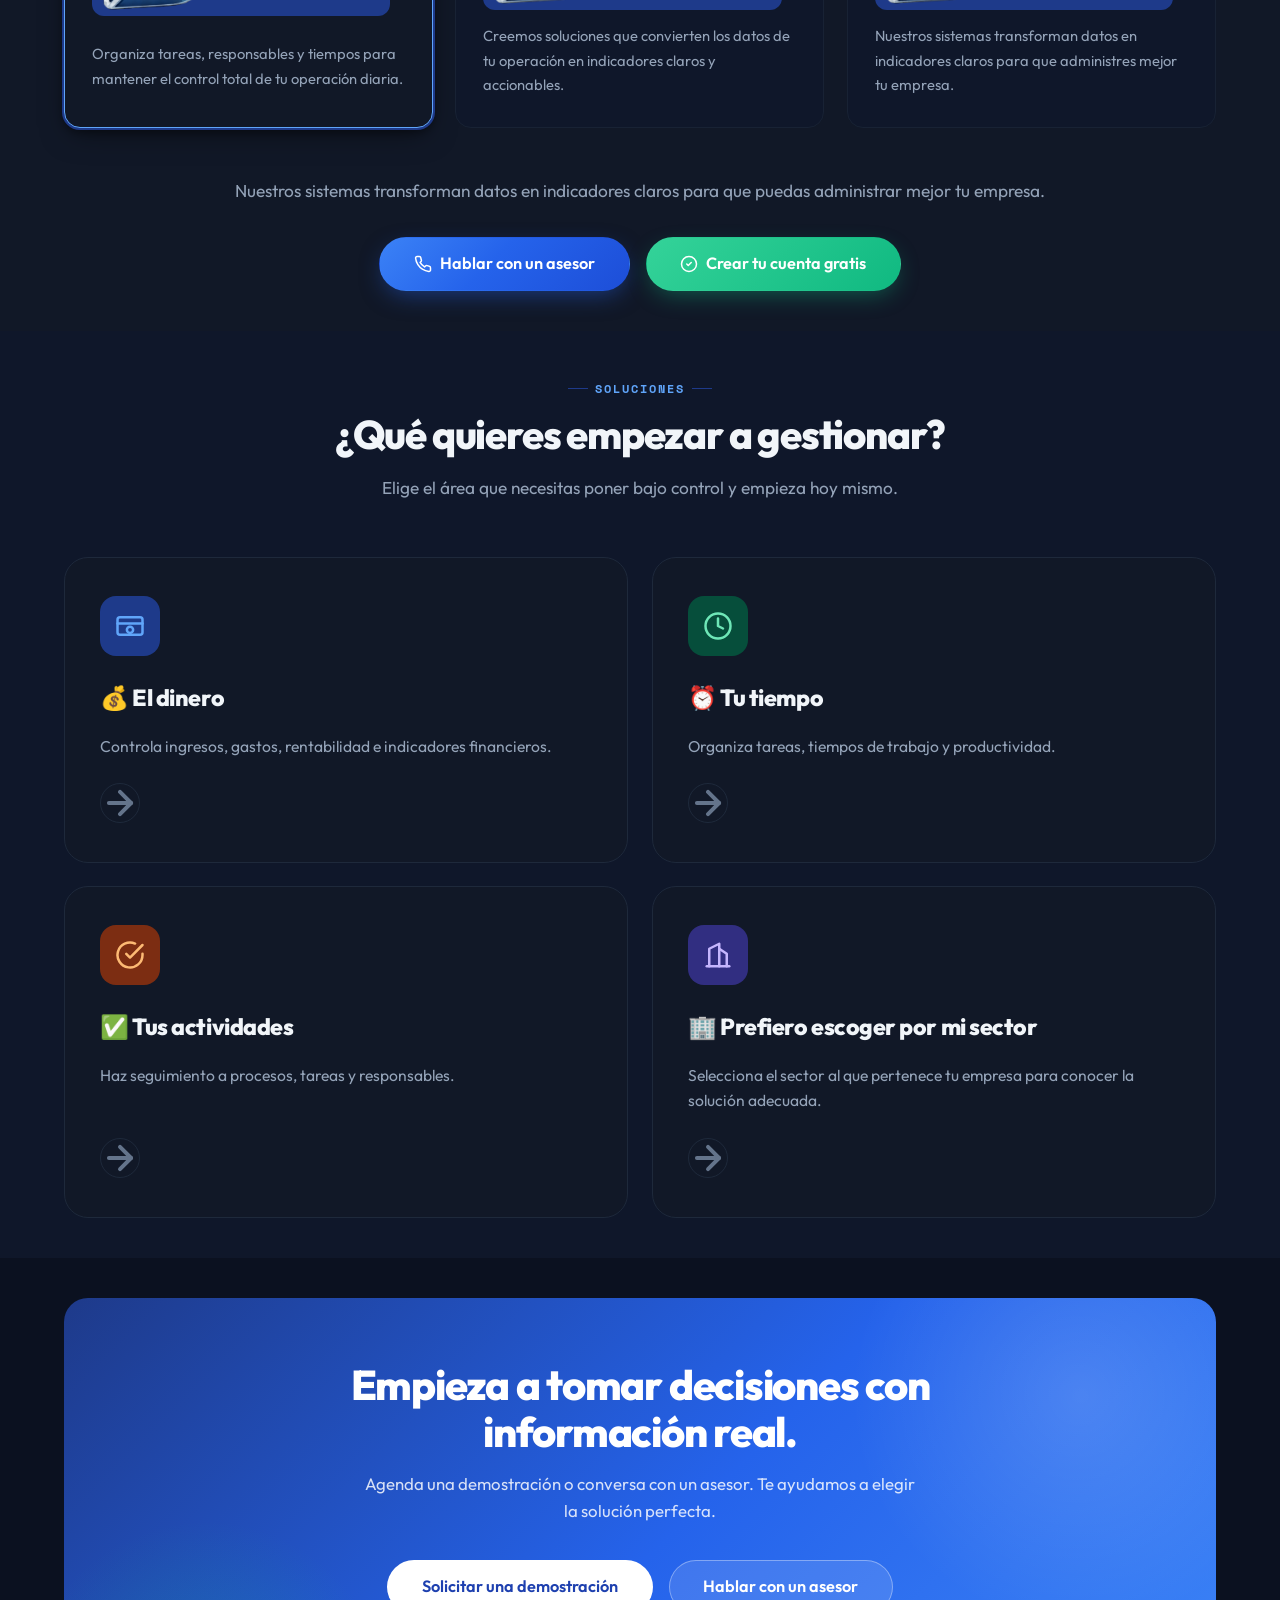
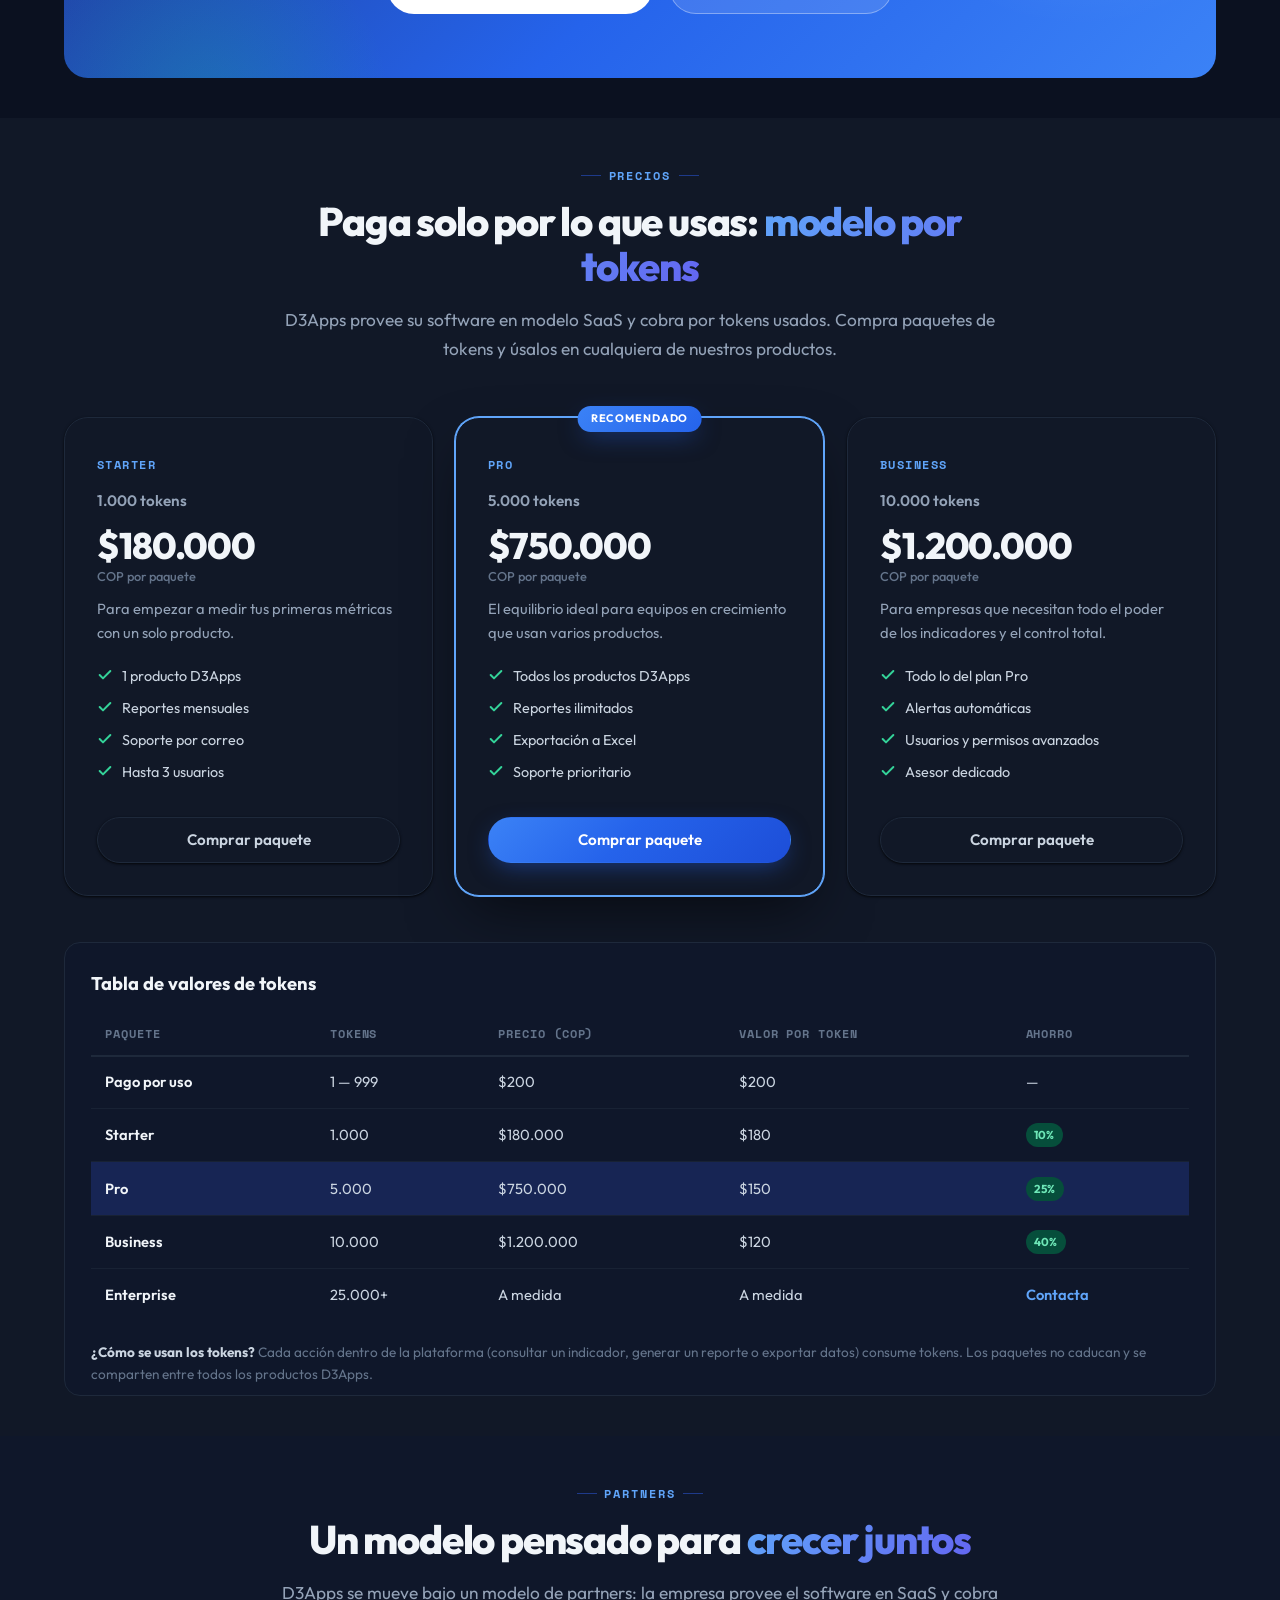
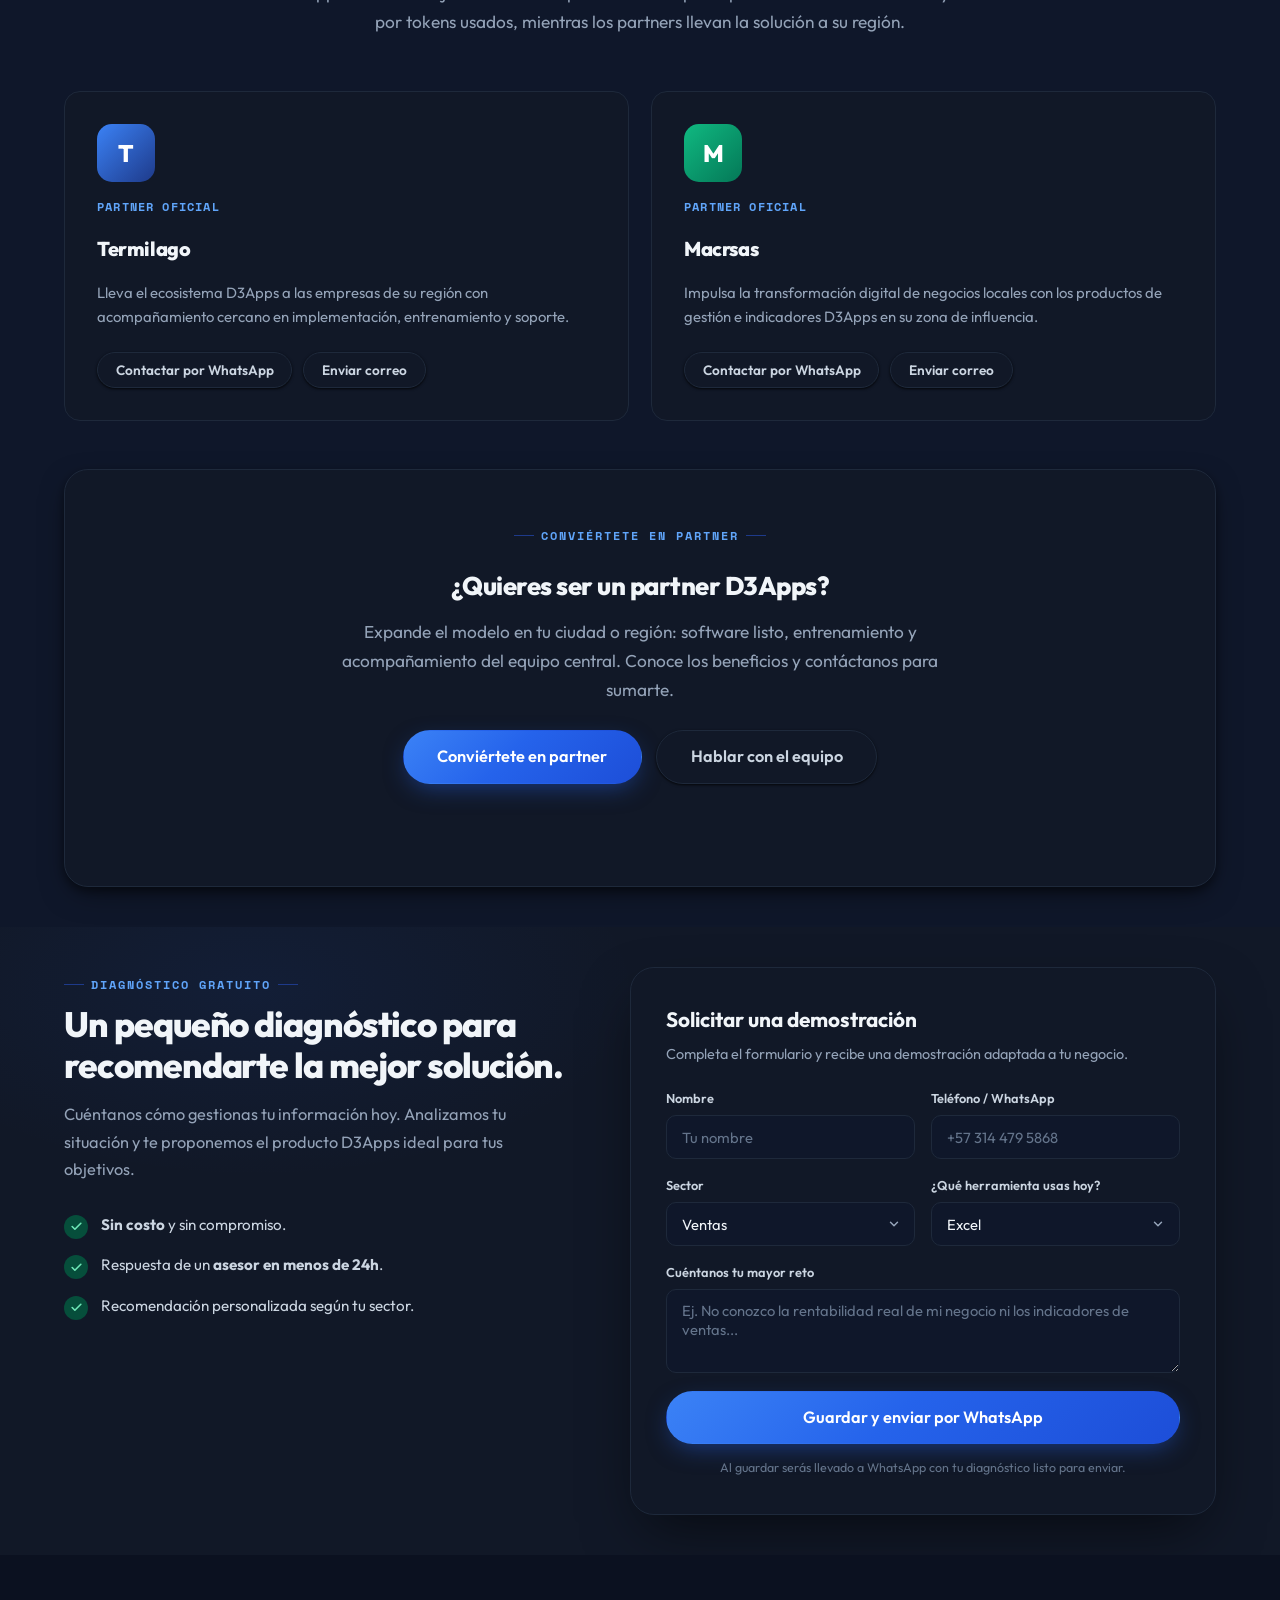
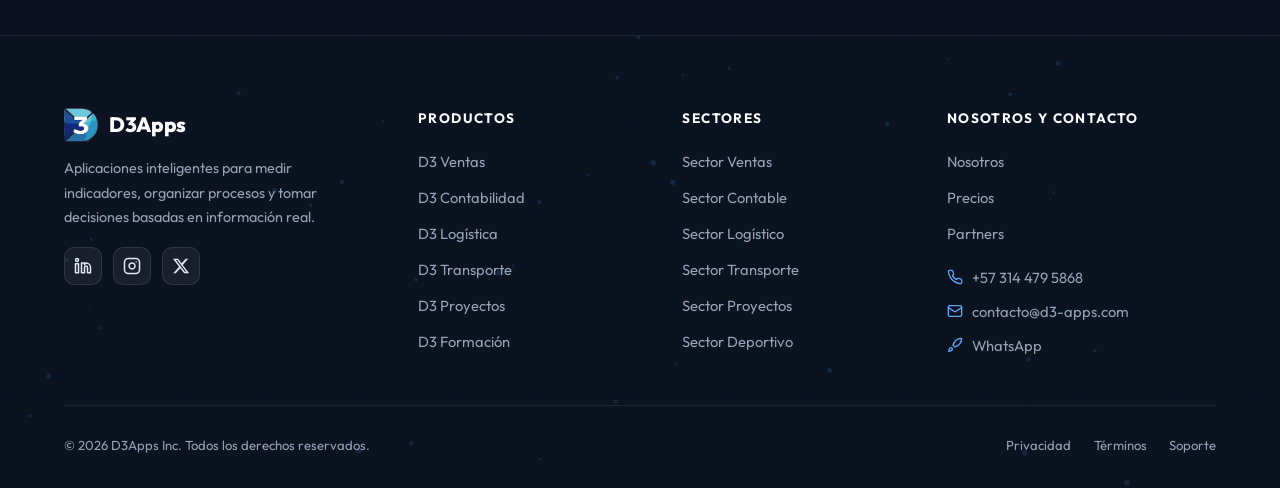
==== commit 5f0de3d7: "freature: crear cuenta" ====
--- a/html/index.html
+++ b/html/index.html
@@ -4,15 +4,7 @@
 <head>
   <meta charset="UTF-8">
   <meta name="viewport" content="width=device-width, initial-scale=1.0">
-  <script>
-    (function () {
-      try {
-        var t = localStorage.getItem('d3apps-theme');
-        if (!t) { t = 'dark'; }
-        document.documentElement.dataset.theme = t;
-      } catch (e) { document.documentElement.dataset.theme = 'dark'; }
-    })();
-  </script>
+  <script src="theme.js"></script>
   <title>D3Apps — Conoce el estado real de tu negocio</title>
   <meta name="description"
     content="D3Apps crea aplicaciones inteligentes para medir indicadores, organizar procesos y tomar decisiones basadas en información real. Ventas, contabilidad, logística, transporte, proyectos y más.">
@@ -91,7 +83,7 @@
               </div>
             </div>
 
-            <p class="hero-impact"> <a href="https://portal.d3-apps.com" target="_blank" rel="noopener" class="btn btn-primary btn-sm hero-impact-btn">Crear tu cuenta, es recibes 1000 tokens mensuales gratis</a> Es hora de contarte la verdad. ¿Qué esperas? </p>
+            <p class="hero-impact"> <a href="crear-cuenta.html" class="btn btn-primary btn-sm hero-impact-btn">Crear tu cuenta, recibes 1000 tokens mensuales gratis</a> Es hora de contarte la verdad. ¿Qué esperas? </p>
           </div>
 
           <!-- Dashboard visual -->
@@ -190,7 +182,7 @@
             </svg>
             Hablar con un asesor
           </a>
-          <a href="https://portal.d3-apps.com" target="_blank" rel="noopener" class="btn btn-green btn-lg">
+          <a href="crear-cuenta.html" class="btn btn-green btn-lg">
             <svg viewBox="0 0 24 24" fill="none" stroke="currentColor" stroke-width="2" stroke-linecap="round"
               stroke-linejoin="round" width="20" height="20">
               <path d="M12 22c5.523 0 10-4.477 10-10S17.523 2 12 2 2 6.477 2 12s4.477 10 10 10z" />
@@ -726,7 +718,8 @@
   <!-- ======================= FOOTER ======================= -->
   <div id="site-footer"></div>
 
-  <script src="app.js"></script>
+  <script src="site.js"></script>
+  <script src="index.js"></script>
 </body>
 
 </html>
--- a/html/styles.css
+++ b/html/styles.css
@@ -1584,6 +1584,48 @@
   width: 20px;
   height: 20px;
   flex-shrink: 0;
+}
+
+.hp-field {
+  position: absolute;
+  left: -9999px;
+  width: 1px;
+  height: 1px;
+  opacity: 0;
+  overflow: hidden;
+  border: 0;
+  padding: 0;
+}
+
+.turnstile-wrap {
+  min-height: 65px;
+  display: flex;
+  align-items: flex-start;
+  justify-content: center;
+  margin: 0.4rem 0 0.2rem;
+}
+
+.signup-error {
+  display: none;
+  background: #fef2f2;
+  border: 1px solid #fecaca;
+  color: #b91c1c;
+  border-radius: 12px;
+  padding: 0.9rem 1.1rem;
+  font-size: 0.85rem;
+  font-weight: 600;
+  margin-top: 1rem;
+  line-height: 1.5;
+}
+.signup-error.show {
+  display: flex;
+  animation: fade-up 0.4s ease;
+}
+
+[data-theme="dark"] .signup-error {
+  background: rgba(239, 68, 68, 0.12);
+  border-color: rgba(239, 68, 68, 0.35);
+  color: #fca5a5;
 }
 
 /* =========================================================================
@@ -2442,177 +2484,3 @@
     width: 100%;
   }
 }
-
-/* =========================================================================
-   Login / Register modal
-   ========================================================================= */
-.modal {
-  position: fixed;
-  inset: 0;
-  z-index: 1000;
-  display: none;
-  align-items: center;
-  justify-content: center;
-  padding: 1rem;
-}
-.modal.open {
-  display: flex;
-}
-.modal-backdrop {
-  position: absolute;
-  inset: 0;
-  background: rgba(3, 7, 18, 0.65);
-  backdrop-filter: blur(3px);
-}
-.modal-card {
-  position: relative;
-  width: 100%;
-  max-width: 400px;
-  max-height: calc(100vh - 2rem);
-  overflow-y: auto;
-  background: var(--surface);
-  border: 1px solid var(--line-soft);
-  border-radius: var(--radius-lg);
-  padding: 2rem 1.8rem 1.8rem;
-  box-shadow: var(--shadow-lg);
-  animation: modal-in 0.25s ease;
-}
-@keyframes modal-in {
-  from {
-    transform: translateY(12px);
-    opacity: 0;
-  }
-  to {
-    transform: translateY(0);
-    opacity: 1;
-  }
-}
-.modal-close {
-  position: absolute;
-  top: 0.9rem;
-  right: 1rem;
-  border: 0;
-  background: none;
-  color: var(--ink-3);
-  cursor: pointer;
-  padding: 0.25rem;
-  border-radius: 8px;
-  display: flex;
-  transition: var(--transition-normal);
-}
-.modal-close:hover {
-  color: var(--ink);
-  background: var(--bg-soft);
-}
-.auth-tabs {
-  display: grid;
-  grid-template-columns: 1fr 1fr;
-  gap: 0.4rem;
-  background: var(--bg-soft);
-  padding: 0.3rem;
-  border-radius: 12px;
-  margin-bottom: 1.5rem;
-}
-.auth-tab {
-  border: 0;
-  background: none;
-  padding: 0.55rem;
-  border-radius: 10px;
-  font-family: var(--font-sans);
-  font-weight: 600;
-  font-size: 0.9rem;
-  color: var(--ink-3);
-  cursor: pointer;
-  transition: var(--transition-normal);
-}
-.auth-tab.active {
-  background: var(--surface);
-  color: var(--primary);
-  box-shadow: var(--shadow-sm);
-}
-.auth-field {
-  display: block;
-  margin-bottom: 1rem;
-  font-size: 0.85rem;
-  color: var(--ink-2);
-  font-weight: 600;
-}
-.auth-field input {
-  width: 100%;
-  margin-top: 0.35rem;
-  padding: 0.7rem 0.9rem;
-  border: 1px solid var(--line-soft);
-  border-radius: 10px;
-  background: var(--bg-soft);
-  color: var(--ink);
-  font-family: var(--font-sans);
-  font-size: 0.95rem;
-  transition: var(--transition-normal);
-}
-.auth-field input:focus {
-  outline: none;
-  border-color: var(--primary);
-  box-shadow: 0 0 0 3px var(--primary-soft);
-}
-.auth-row {
-  display: flex;
-  justify-content: space-between;
-  align-items: center;
-  gap: 0.8rem;
-  margin-bottom: 1.3rem;
-  font-size: 0.85rem;
-  color: var(--ink-3);
-}
-.auth-check {
-  display: flex;
-  gap: 0.4rem;
-  align-items: center;
-  cursor: pointer;
-  color: var(--ink-2);
-}
-.auth-link {
-  color: var(--primary);
-  text-decoration: none;
-  white-space: nowrap;
-}
-.auth-link:hover {
-  text-decoration: underline;
-}
-.btn-block {
-  width: 100%;
-}
-.auth-error {
-  color: #ef4444;
-  font-size: 0.85rem;
-  margin-top: 0.9rem;
-}
-.auth-divider {
-  display: flex;
-  align-items: center;
-  gap: 0.8rem;
-  margin: 1.4rem 0 1.1rem;
-  color: var(--ink-3);
-  font-size: 0.8rem;
-}
-.auth-divider::before,
-.auth-divider::after {
-  content: "";
-  flex: 1;
-  height: 1px;
-  background: var(--line-soft);
-}
-.auth-social {
-  display: grid;
-  gap: 0.7rem;
-}
-.btn-social {
-  background: var(--bg-soft);
-  border-color: var(--line-soft);
-  color: var(--ink);
-  font-size: 0.9rem;
-}
-.btn-social:hover {
-  border-color: var(--primary);
-  color: var(--ink);
-  transform: translateY(-2px);
-}
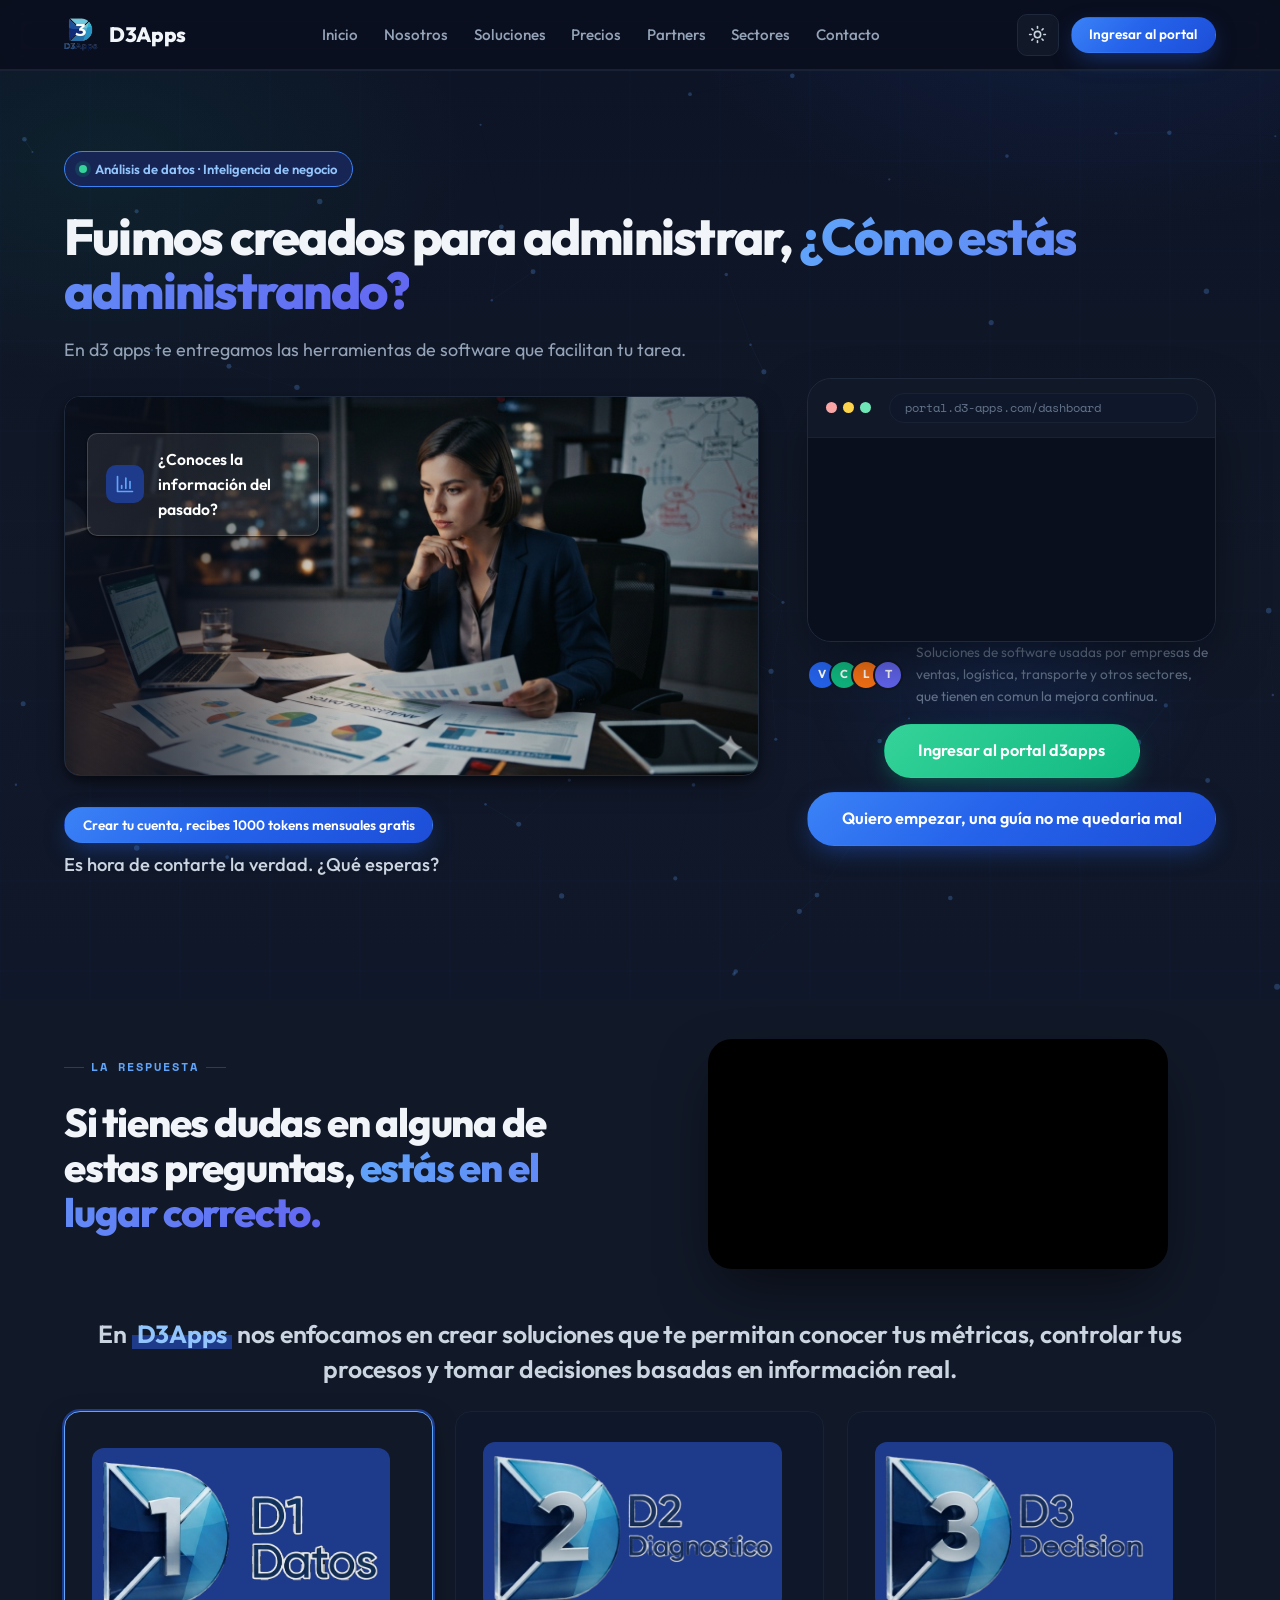
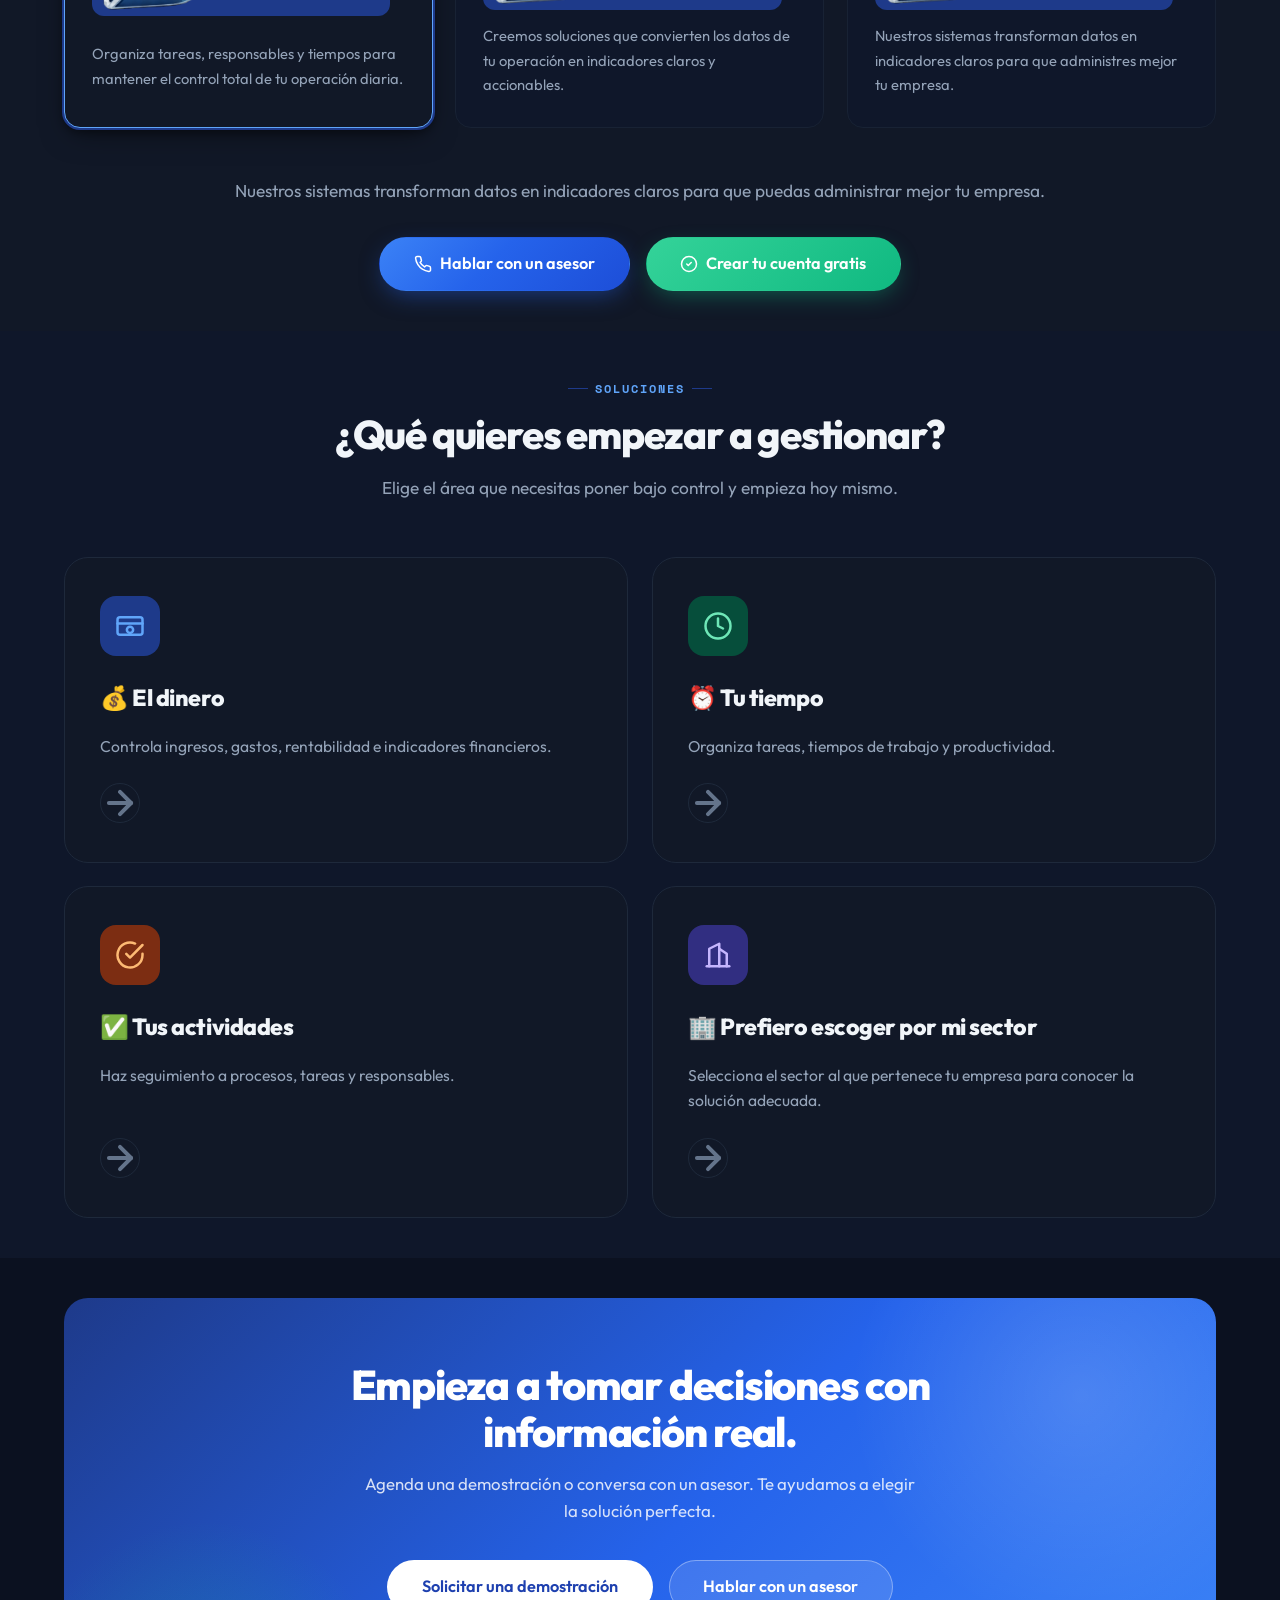
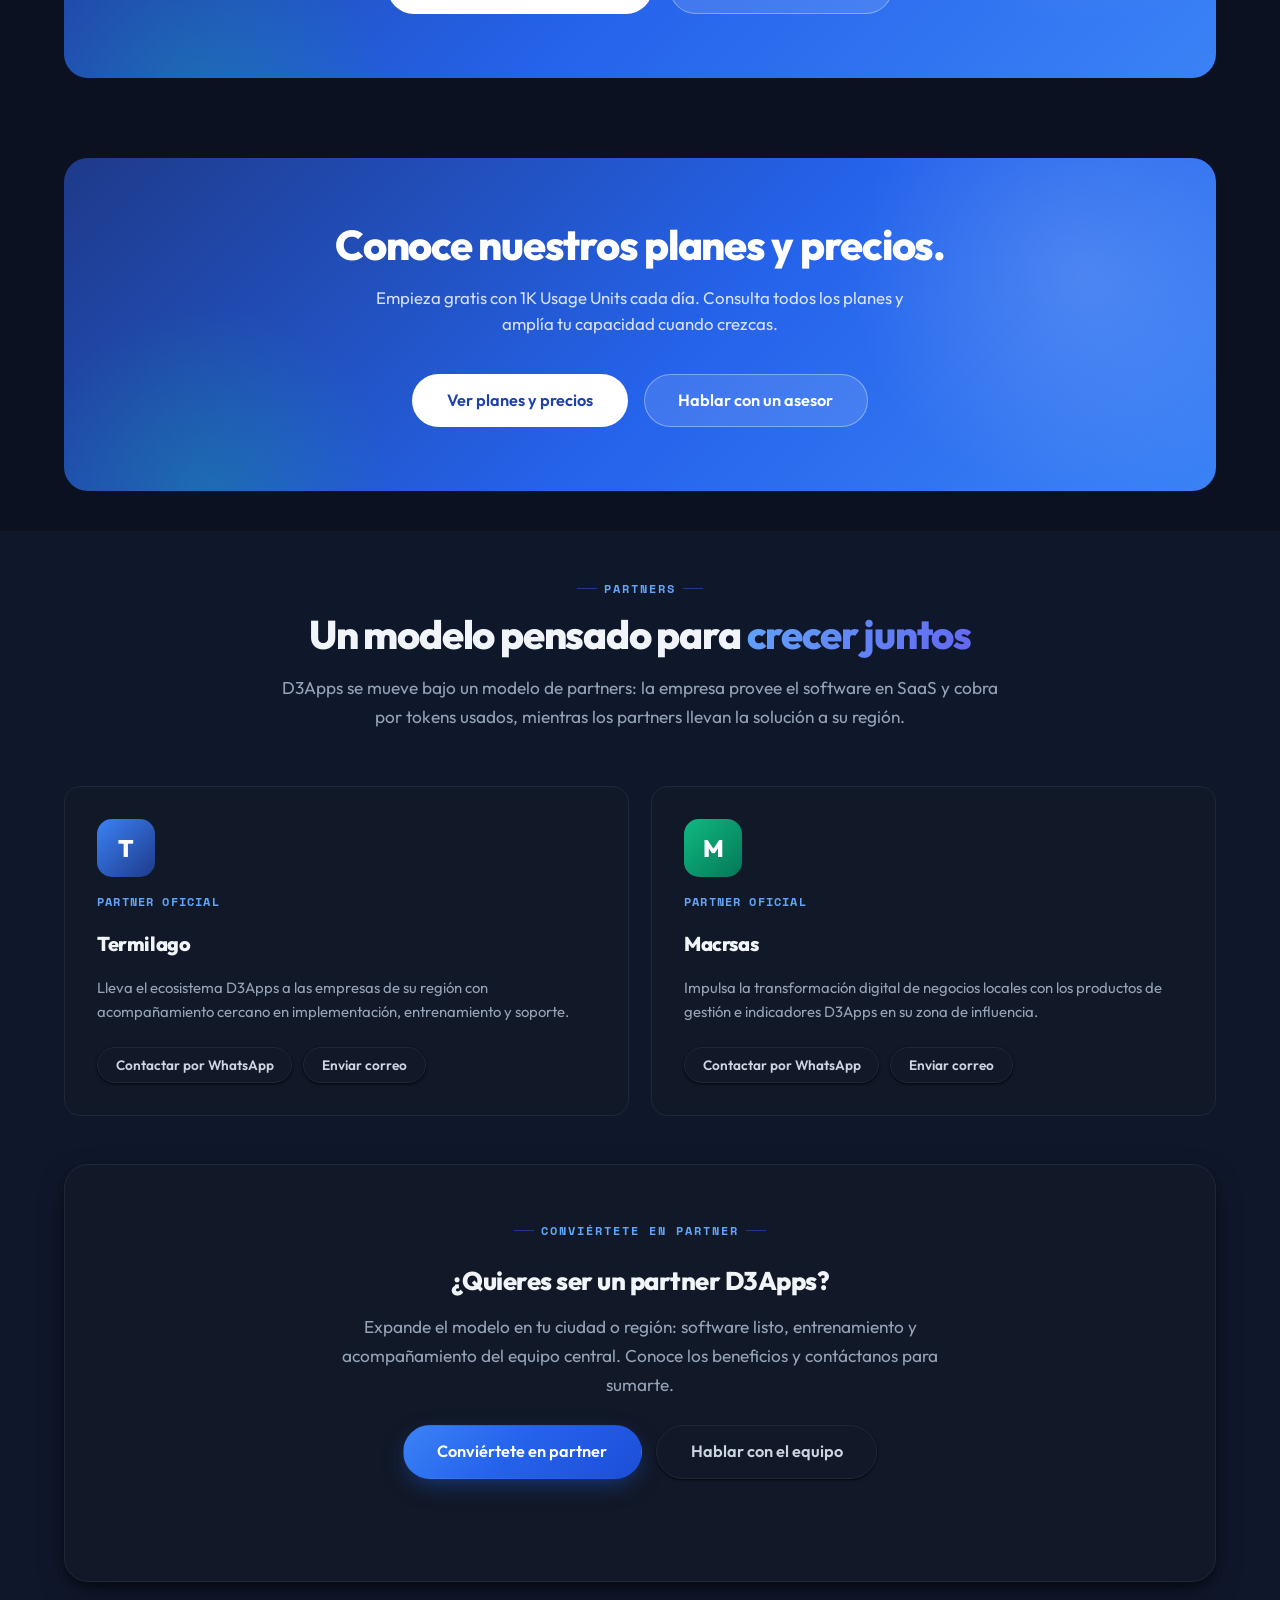
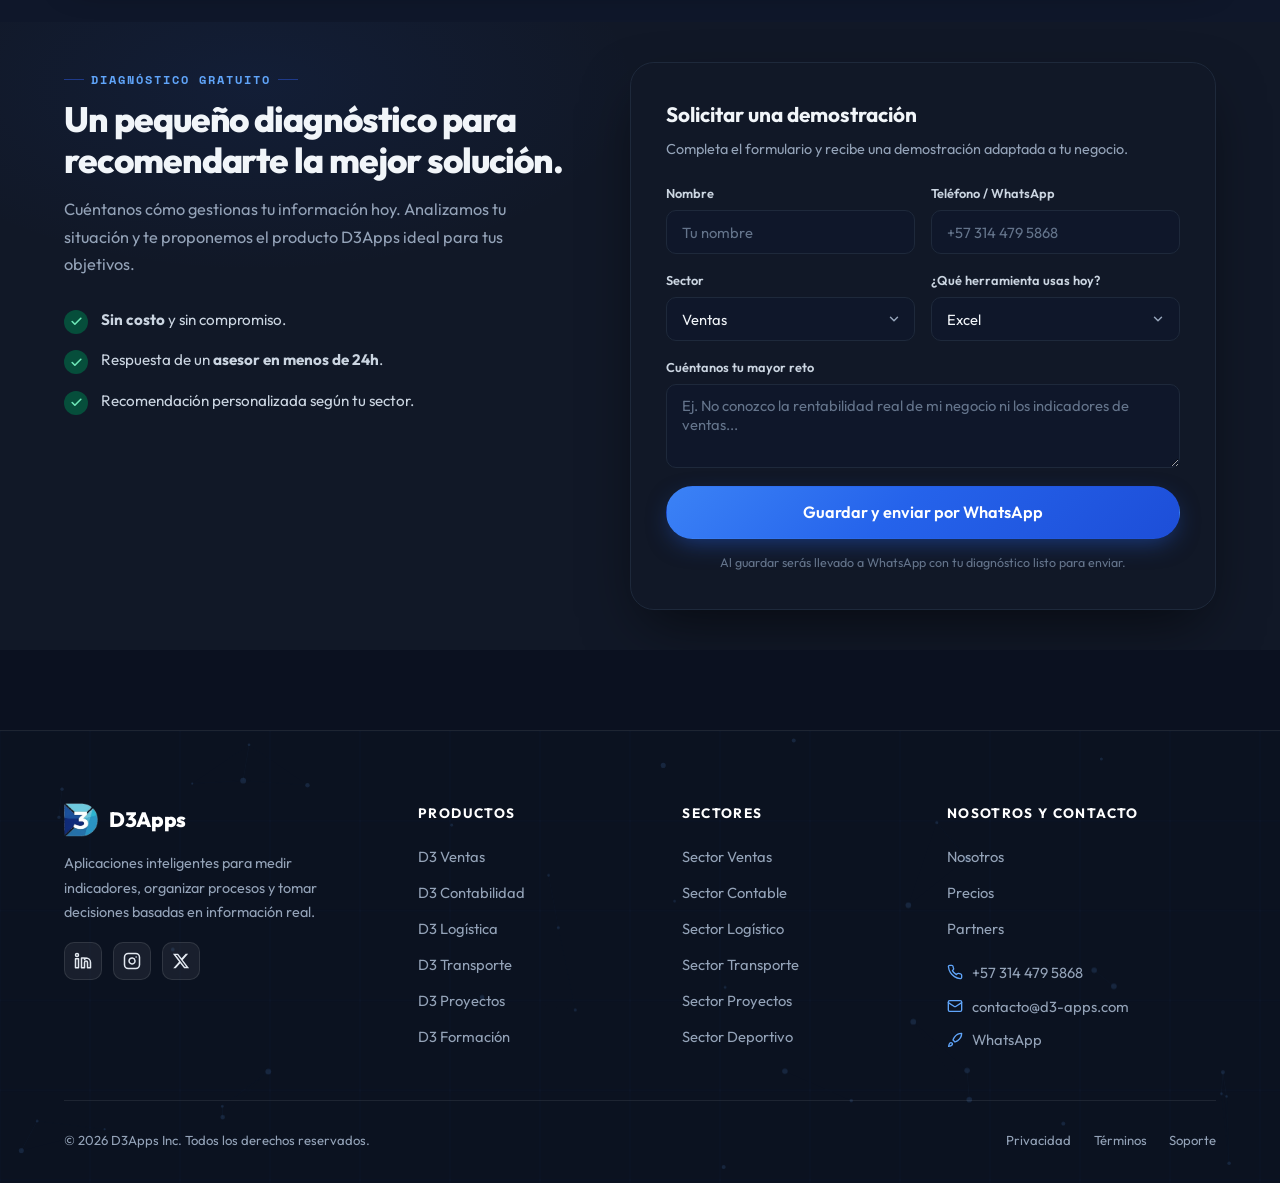
==== commit 230907ab: "Mejorar la parte de los precios" ====
--- a/html/index.html
+++ b/html/index.html
@@ -397,153 +397,16 @@
       </div>
     </section>
 
-    <!-- ======================= PRECIOS / TOKENS ======================= -->
-    <section class="pricing-section" id="precios">
-      <div class="container">
-        <div class="section-header reveal">
-          <span class="section-label">Precios</span>
-          <h2 class="section-title">Paga solo por lo que usas: <span class="accent">modelo por tokens</span></h2>
-          <p class="section-desc">
-            D3Apps provee su software en modelo SaaS y cobra por tokens usados. Compra paquetes de tokens y úsalos
-            en cualquiera de nuestros productos.
-          </p>
-        </div>
-
-        <div class="pricing-grid">
-          <div class="price-card reveal">
-            <span class="price-badge">Starter</span>
-            <div class="price-tokens">1.000 tokens</div>
-            <div class="price-num">$180.000 <small>COP por paquete</small></div>
-            <p>Para empezar a medir tus primeras métricas con un solo producto.</p>
-            <ul>
-              <li><svg viewBox="0 0 24 24" fill="none" stroke="currentColor" stroke-width="3" stroke-linecap="round"
-                  stroke-linejoin="round">
-                  <polyline points="20 6 9 17 4 12" />
-                </svg>1 producto D3Apps</li>
-              <li><svg viewBox="0 0 24 24" fill="none" stroke="currentColor" stroke-width="3" stroke-linecap="round"
-                  stroke-linejoin="round">
-                  <polyline points="20 6 9 17 4 12" />
-                </svg>Reportes mensuales</li>
-              <li><svg viewBox="0 0 24 24" fill="none" stroke="currentColor" stroke-width="3" stroke-linecap="round"
-                  stroke-linejoin="round">
-                  <polyline points="20 6 9 17 4 12" />
-                </svg>Soporte por correo</li>
-              <li><svg viewBox="0 0 24 24" fill="none" stroke="currentColor" stroke-width="3" stroke-linecap="round"
-                  stroke-linejoin="round">
-                  <polyline points="20 6 9 17 4 12" />
-                </svg>Hasta 3 usuarios</li>
-            </ul>
-            <a href="#contacto" class="btn btn-secondary">Comprar paquete</a>
-          </div>
-
-          <div class="price-card featured reveal reveal-delay-1">
-            <span class="price-badge">Pro</span>
-            <div class="price-tokens">5.000 tokens</div>
-            <div class="price-num">$750.000 <small>COP por paquete</small></div>
-            <p>El equilibrio ideal para equipos en crecimiento que usan varios productos.</p>
-            <ul>
-              <li><svg viewBox="0 0 24 24" fill="none" stroke="currentColor" stroke-width="3" stroke-linecap="round"
-                  stroke-linejoin="round">
-                  <polyline points="20 6 9 17 4 12" />
-                </svg>Todos los productos D3Apps</li>
-              <li><svg viewBox="0 0 24 24" fill="none" stroke="currentColor" stroke-width="3" stroke-linecap="round"
-                  stroke-linejoin="round">
-                  <polyline points="20 6 9 17 4 12" />
-                </svg>Reportes ilimitados</li>
-              <li><svg viewBox="0 0 24 24" fill="none" stroke="currentColor" stroke-width="3" stroke-linecap="round"
-                  stroke-linejoin="round">
-                  <polyline points="20 6 9 17 4 12" />
-                </svg>Exportación a Excel</li>
-              <li><svg viewBox="0 0 24 24" fill="none" stroke="currentColor" stroke-width="3" stroke-linecap="round"
-                  stroke-linejoin="round">
-                  <polyline points="20 6 9 17 4 12" />
-                </svg>Soporte prioritario</li>
-            </ul>
-            <a href="#contacto" class="btn btn-primary">Comprar paquete</a>
-          </div>
-
-          <div class="price-card reveal reveal-delay-2">
-            <span class="price-badge">Business</span>
-            <div class="price-tokens">10.000 tokens</div>
-            <div class="price-num">$1.200.000 <small>COP por paquete</small></div>
-            <p>Para empresas que necesitan todo el poder de los indicadores y el control total.</p>
-            <ul>
-              <li><svg viewBox="0 0 24 24" fill="none" stroke="currentColor" stroke-width="3" stroke-linecap="round"
-                  stroke-linejoin="round">
-                  <polyline points="20 6 9 17 4 12" />
-                </svg>Todo lo del plan Pro</li>
-              <li><svg viewBox="0 0 24 24" fill="none" stroke="currentColor" stroke-width="3" stroke-linecap="round"
-                  stroke-linejoin="round">
-                  <polyline points="20 6 9 17 4 12" />
-                </svg>Alertas automáticas</li>
-              <li><svg viewBox="0 0 24 24" fill="none" stroke="currentColor" stroke-width="3" stroke-linecap="round"
-                  stroke-linejoin="round">
-                  <polyline points="20 6 9 17 4 12" />
-                </svg>Usuarios y permisos avanzados</li>
-              <li><svg viewBox="0 0 24 24" fill="none" stroke="currentColor" stroke-width="3" stroke-linecap="round"
-                  stroke-linejoin="round">
-                  <polyline points="20 6 9 17 4 12" />
-                </svg>Asesor dedicado</li>
-            </ul>
-            <a href="#contacto" class="btn btn-secondary">Comprar paquete</a>
-          </div>
-        </div>
-
-        <div class="token-table-wrap reveal">
-          <h3>Tabla de valores de tokens</h3>
-          <table class="token-table">
-            <thead>
-              <tr>
-                <th>Paquete</th>
-                <th>Tokens</th>
-                <th>Precio (COP)</th>
-                <th>Valor por token</th>
-                <th>Ahorro</th>
-              </tr>
-            </thead>
-            <tbody>
-              <tr>
-                <td>Pago por uso</td>
-                <td>1 — 999</td>
-                <td>$200</td>
-                <td>$200</td>
-                <td>—</td>
-              </tr>
-              <tr>
-                <td>Starter</td>
-                <td>1.000</td>
-                <td>$180.000</td>
-                <td>$180</td>
-                <td><span class="tag">10%</span></td>
-              </tr>
-              <tr class="row-featured">
-                <td>Pro</td>
-                <td>5.000</td>
-                <td>$750.000</td>
-                <td>$150</td>
-                <td><span class="tag">25%</span></td>
-              </tr>
-              <tr>
-                <td>Business</td>
-                <td>10.000</td>
-                <td>$1.200.000</td>
-                <td>$120</td>
-                <td><span class="tag">40%</span></td>
-              </tr>
-              <tr>
-                <td>Enterprise</td>
-                <td>25.000+</td>
-                <td>A medida</td>
-                <td>A medida</td>
-                <td><a href="#contacto" style="color:var(--primary);font-weight:600">Contacta</a></td>
-              </tr>
-            </tbody>
-          </table>
-          <p class="token-note">
-            <b>¿Cómo se usan los tokens?</b> Cada acción dentro de la plataforma (consultar un indicador, generar un
-            reporte o exportar datos) consume tokens. Los paquetes no caducan y se comparten entre todos los
-            productos D3Apps.
-          </p>
+    <!-- ======================= PRECIOS (CTA) ======================= -->
+    <section>
+      <div class="container">
+        <div class="cta-band reveal">
+          <h2>Conoce nuestros planes y precios.</h2>
+          <p>Empieza gratis con 1K Usage Units cada día. Consulta todos los planes y amplía tu capacidad cuando crezcas.</p>
+          <div class="cta-actions">
+            <a href="pricing.html" class="btn btn-white btn-lg">Ver planes y precios</a>
+            <a href="https://wa.me/573144795868" target="_blank" rel="noopener" class="btn btn-ghost btn-lg">Hablar con un asesor</a>
+          </div>
         </div>
       </div>
     </section>
--- a/html/styles.css
+++ b/html/styles.css
@@ -1740,7 +1740,7 @@
   box-shadow: 0 0 0 1px var(--primary), var(--shadow-lg);
 }
 .price-card.featured::before {
-  content: 'Recomendado';
+  content: attr(data-badge);
   position: absolute;
   top: -12px;
   left: 50%;
@@ -1769,6 +1769,12 @@
   font-weight: 600;
   color: var(--ink-3);
 }
+.price-units {
+  font-size: 1.05rem;
+  font-weight: 700;
+  color: var(--ink);
+  letter-spacing: -0.01em;
+}
 .price-num {
   font-size: 2.3rem;
   font-weight: 800;
@@ -1877,6 +1883,101 @@
 }
 .token-note b {
   color: var(--ink-2);
+}
+
+/* =========================================================================
+   Pricing hero (pricing.html)
+   ========================================================================= */
+.pricing-hero {
+  padding: 5.5rem 0 2.5rem;
+  background: var(--surface);
+  text-align: center;
+}
+.pricing-hero h1 {
+  font-size: clamp(2rem, 5vw, 3.2rem);
+  font-weight: 800;
+  letter-spacing: -0.03em;
+  color: var(--ink);
+  margin: 0.6rem auto 1rem;
+  max-width: 18ch;
+  line-height: 1.05;
+}
+.pricing-hero-sub {
+  font-size: 1.1rem;
+  color: var(--ink-3);
+  max-width: 56ch;
+  margin: 0 auto;
+  line-height: 1.6;
+}
+
+/* ----- Add-ons (Amplía tu capacidad) ----- */
+.addons-section {
+  background: var(--bg-soft);
+}
+.addon-grid {
+  display: grid;
+  grid-template-columns: repeat(4, 1fr);
+  gap: 1.4rem;
+}
+.addon-card {
+  background: var(--surface);
+  border: 1px solid var(--line);
+  border-radius: var(--radius-lg);
+  padding: 1.8rem 1.6rem;
+  display: flex;
+  flex-direction: column;
+  gap: 0.7rem;
+  align-items: flex-start;
+  transition: var(--transition-normal);
+  box-shadow: var(--shadow-sm);
+}
+.addon-card:hover {
+  transform: translateY(-5px);
+  box-shadow: var(--shadow-md);
+  border-color: #bfdbfe;
+}
+.addon-units {
+  font-size: 1.15rem;
+  font-weight: 700;
+  color: var(--ink);
+}
+.addon-price {
+  font-size: 1.6rem;
+  font-weight: 800;
+  letter-spacing: -0.02em;
+  color: var(--primary);
+  line-height: 1;
+}
+.addon-price small {
+  display: block;
+  font-size: 0.78rem;
+  font-weight: 500;
+  color: var(--muted);
+  margin-top: 0.3rem;
+}
+.addon-note {
+  font-size: 0.8rem;
+  color: var(--muted);
+  margin-bottom: 0.4rem;
+}
+
+/* ----- How it works (Usage Units) ----- */
+.howitworks-section {
+  background: var(--surface);
+}
+.how-box {
+  background: var(--bg-soft);
+  border: 1px solid var(--line);
+  border-radius: var(--radius-lg);
+  padding: 2.2rem 2rem;
+  max-width: 820px;
+  margin: 0 auto;
+}
+.how-box p {
+  font-size: 1.05rem;
+  line-height: 1.7;
+  color: var(--ink-2);
+  margin: 0;
 }
 
 /* =========================================================================
@@ -2425,6 +2526,7 @@
   .benefits-grid,
   .sectors-grid,
   .pricing-grid,
+  .addon-grid,
   .franchise-grid {
     grid-template-columns: 1fr;
   }
